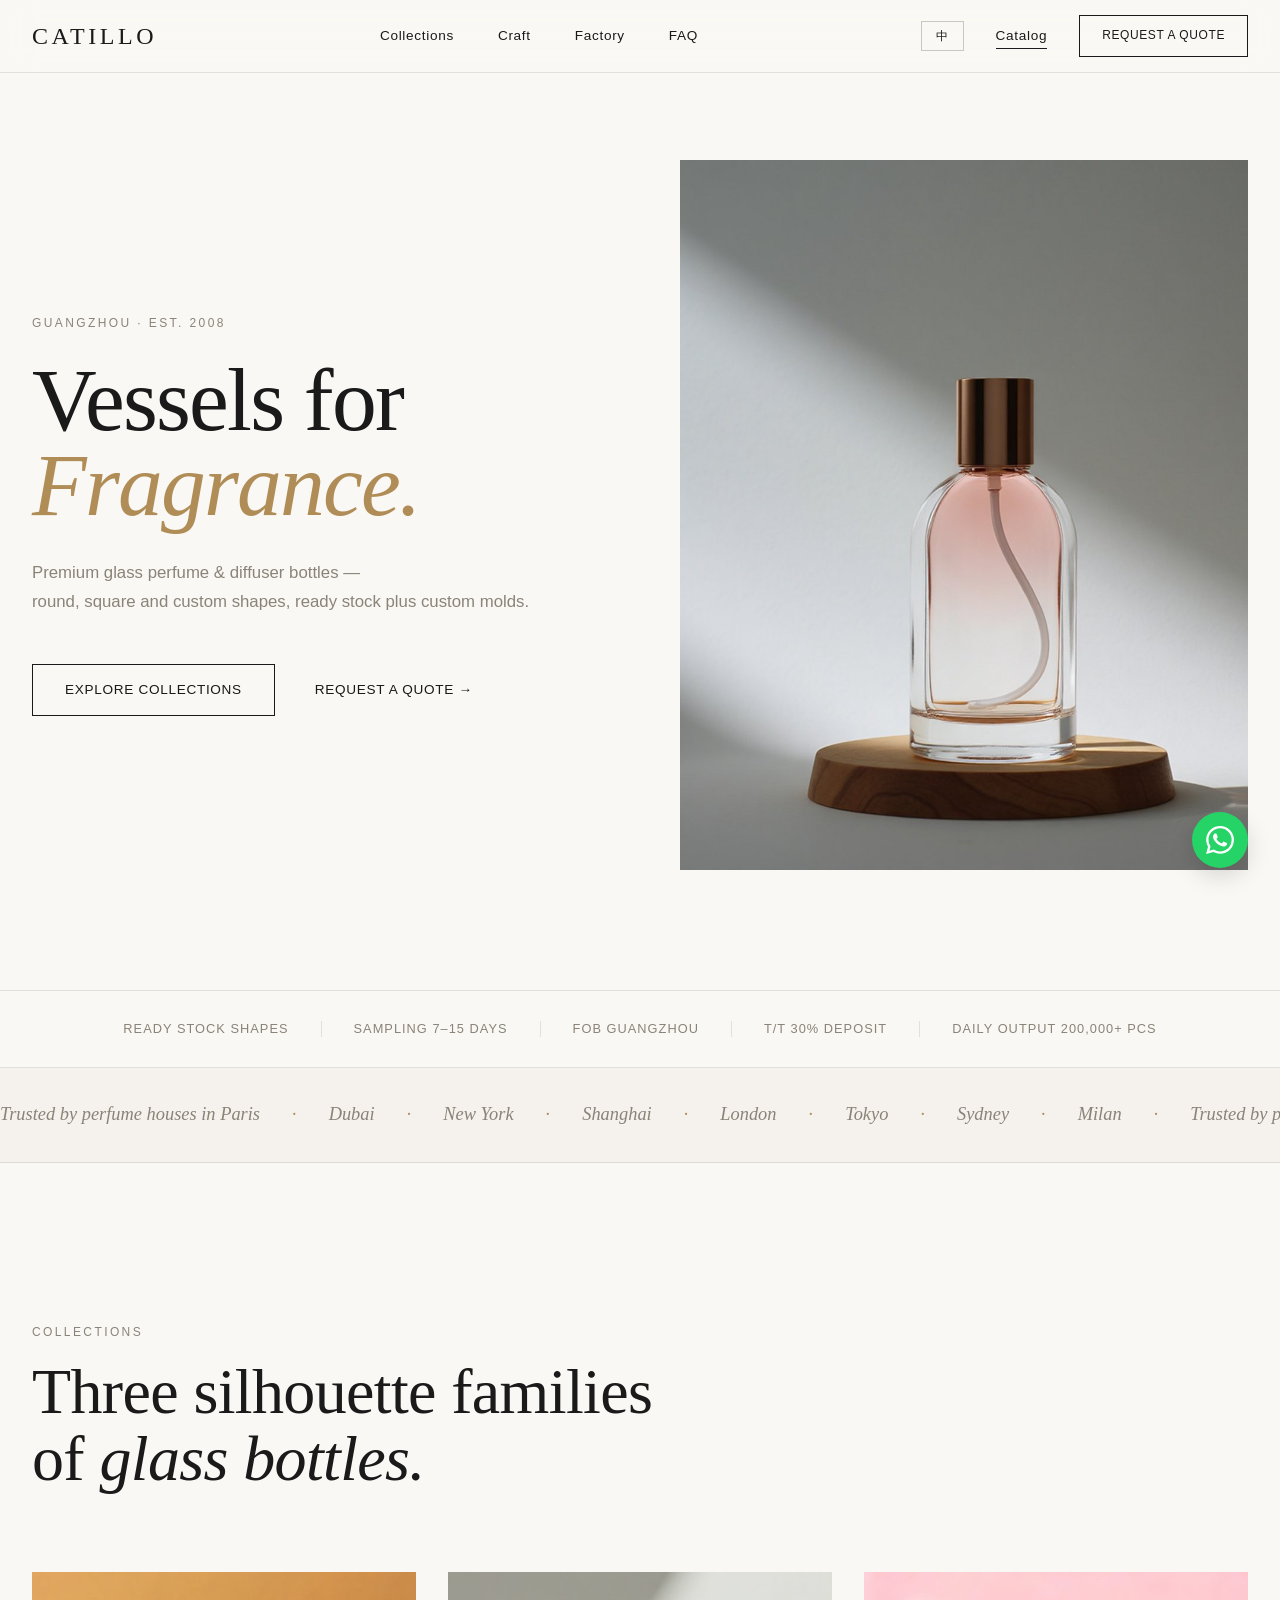
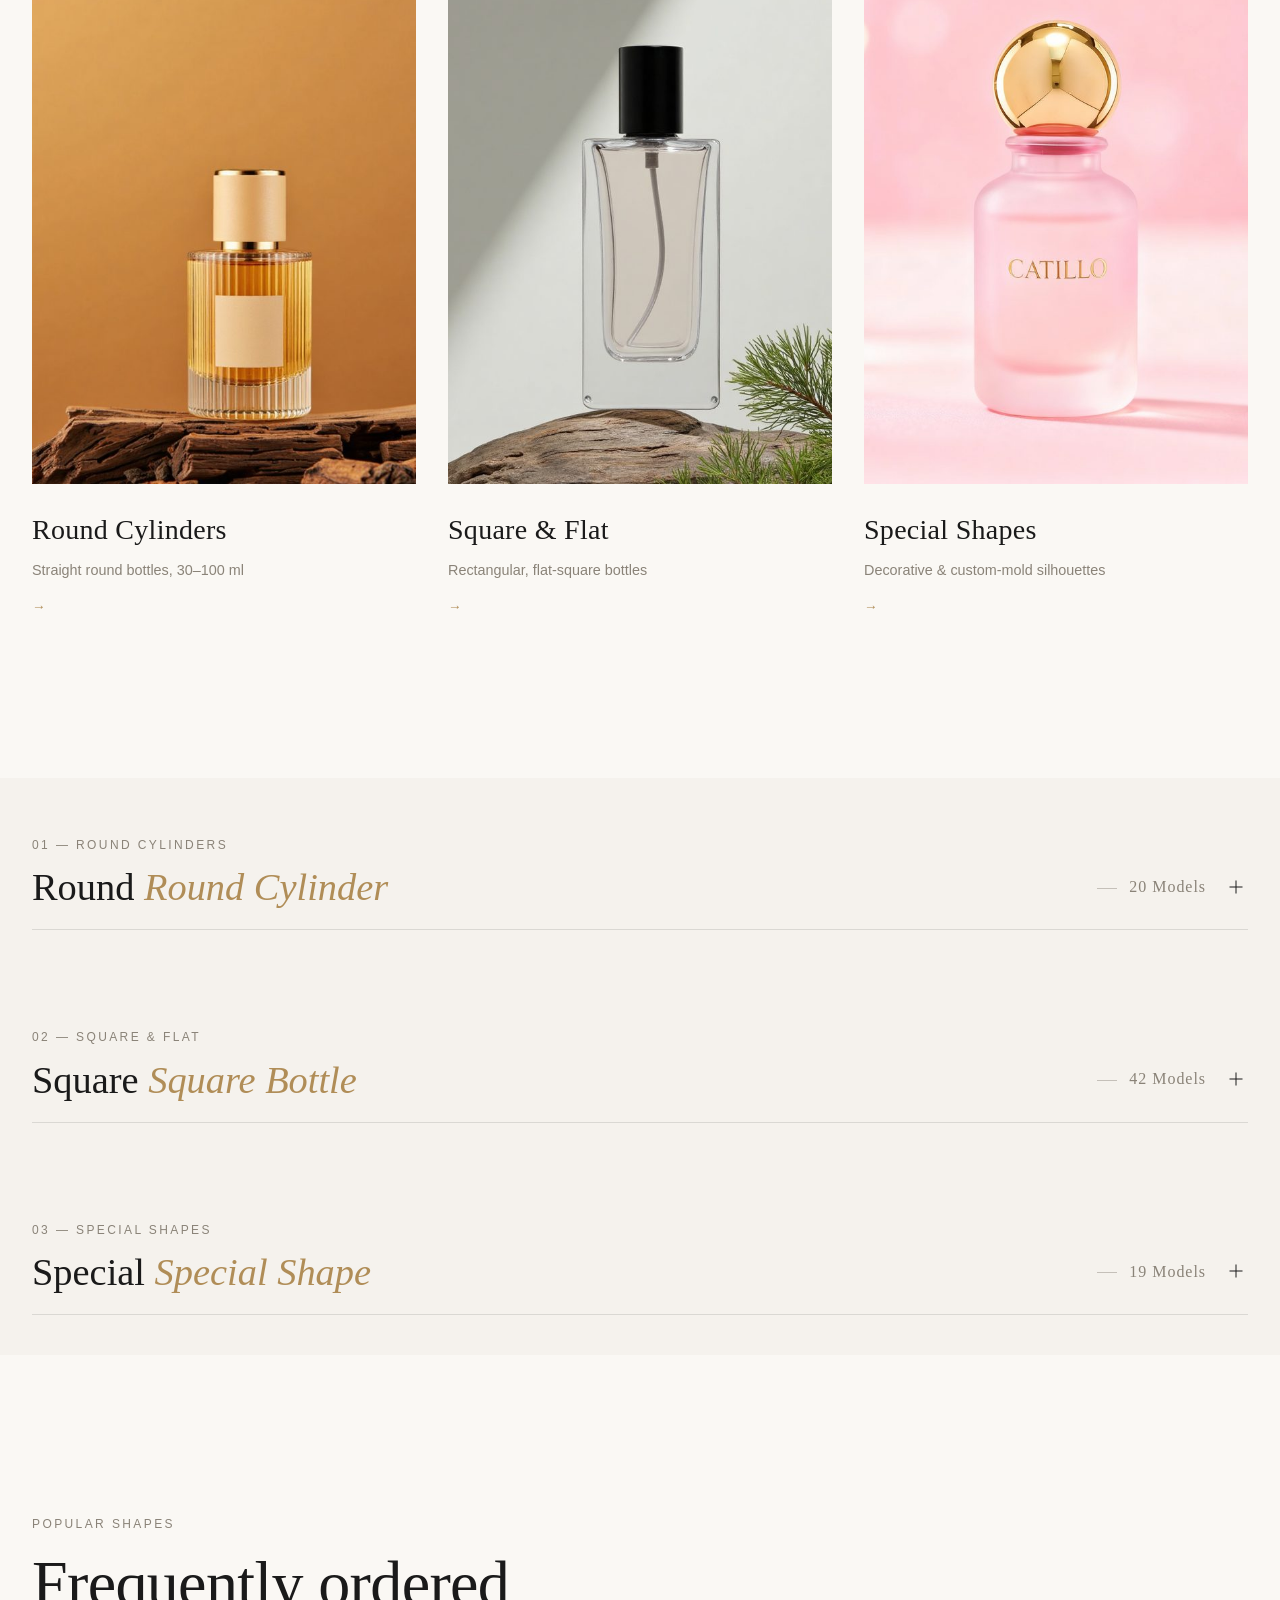
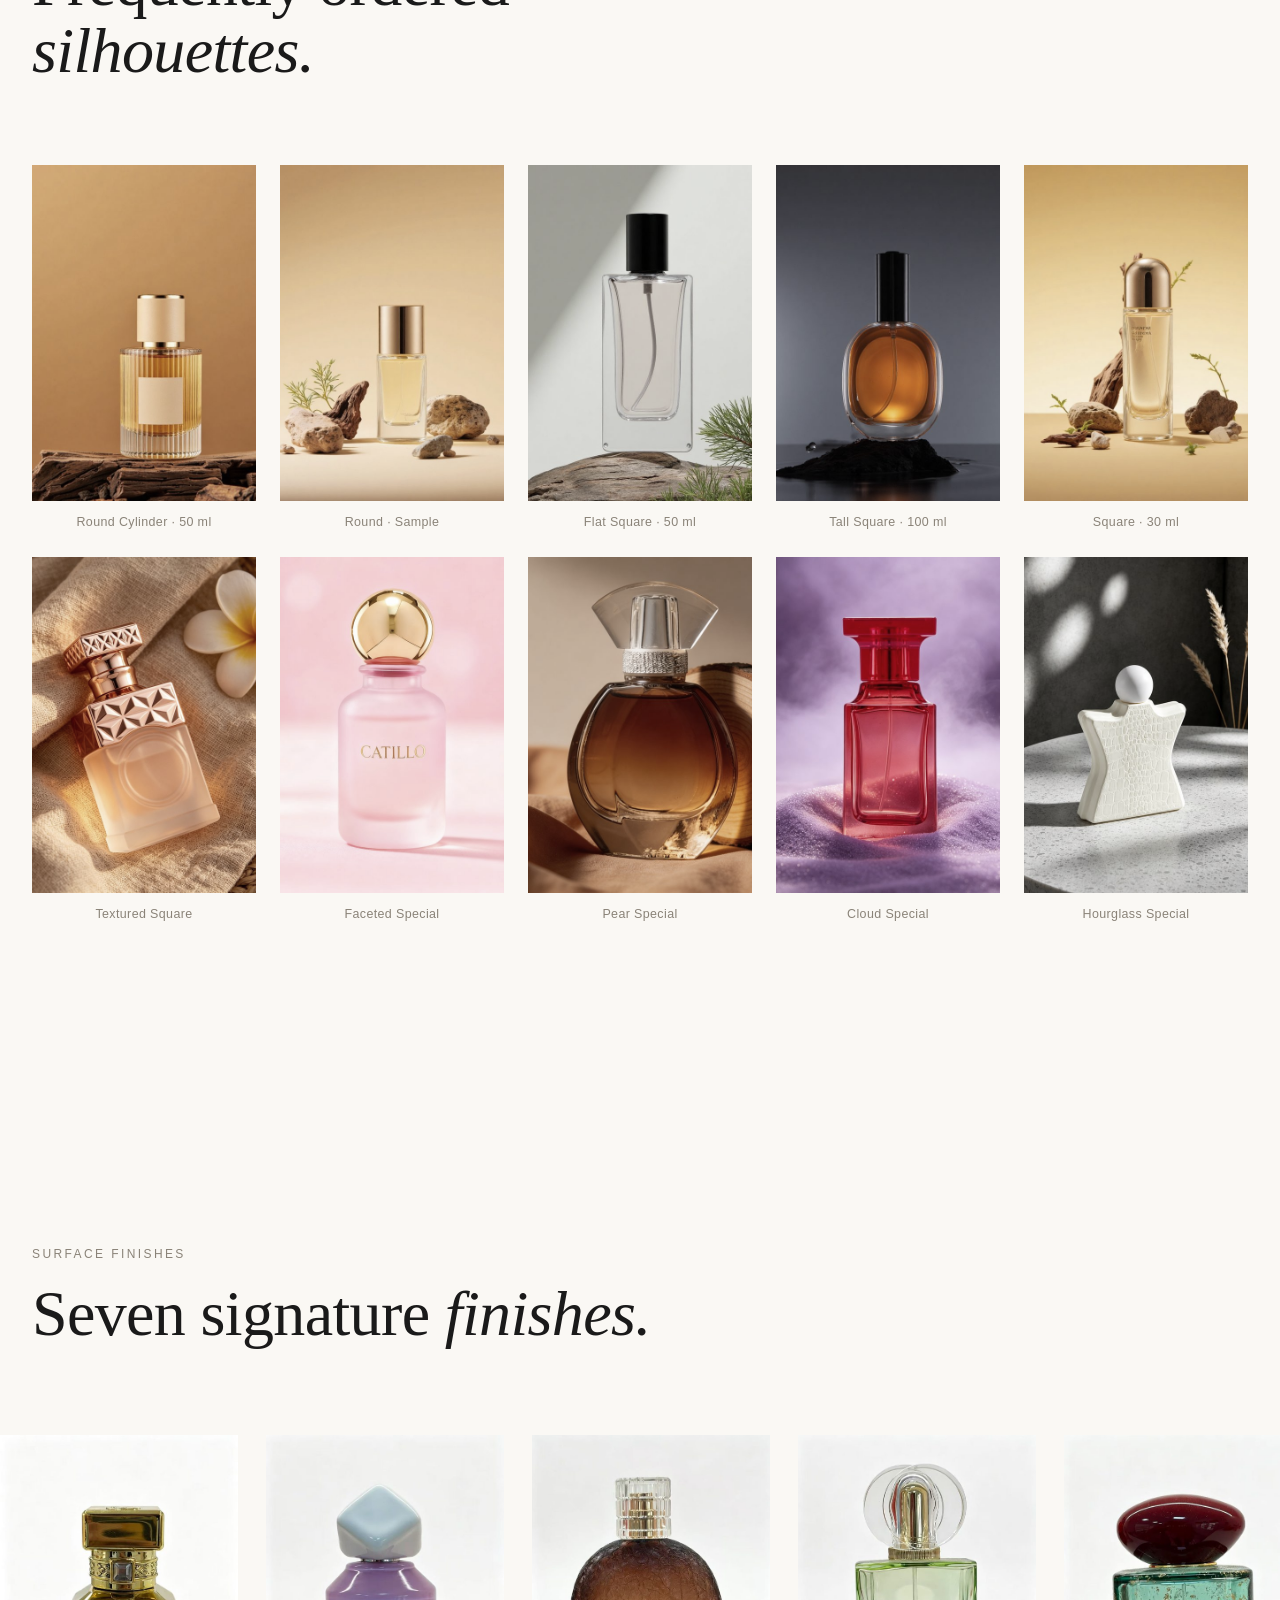
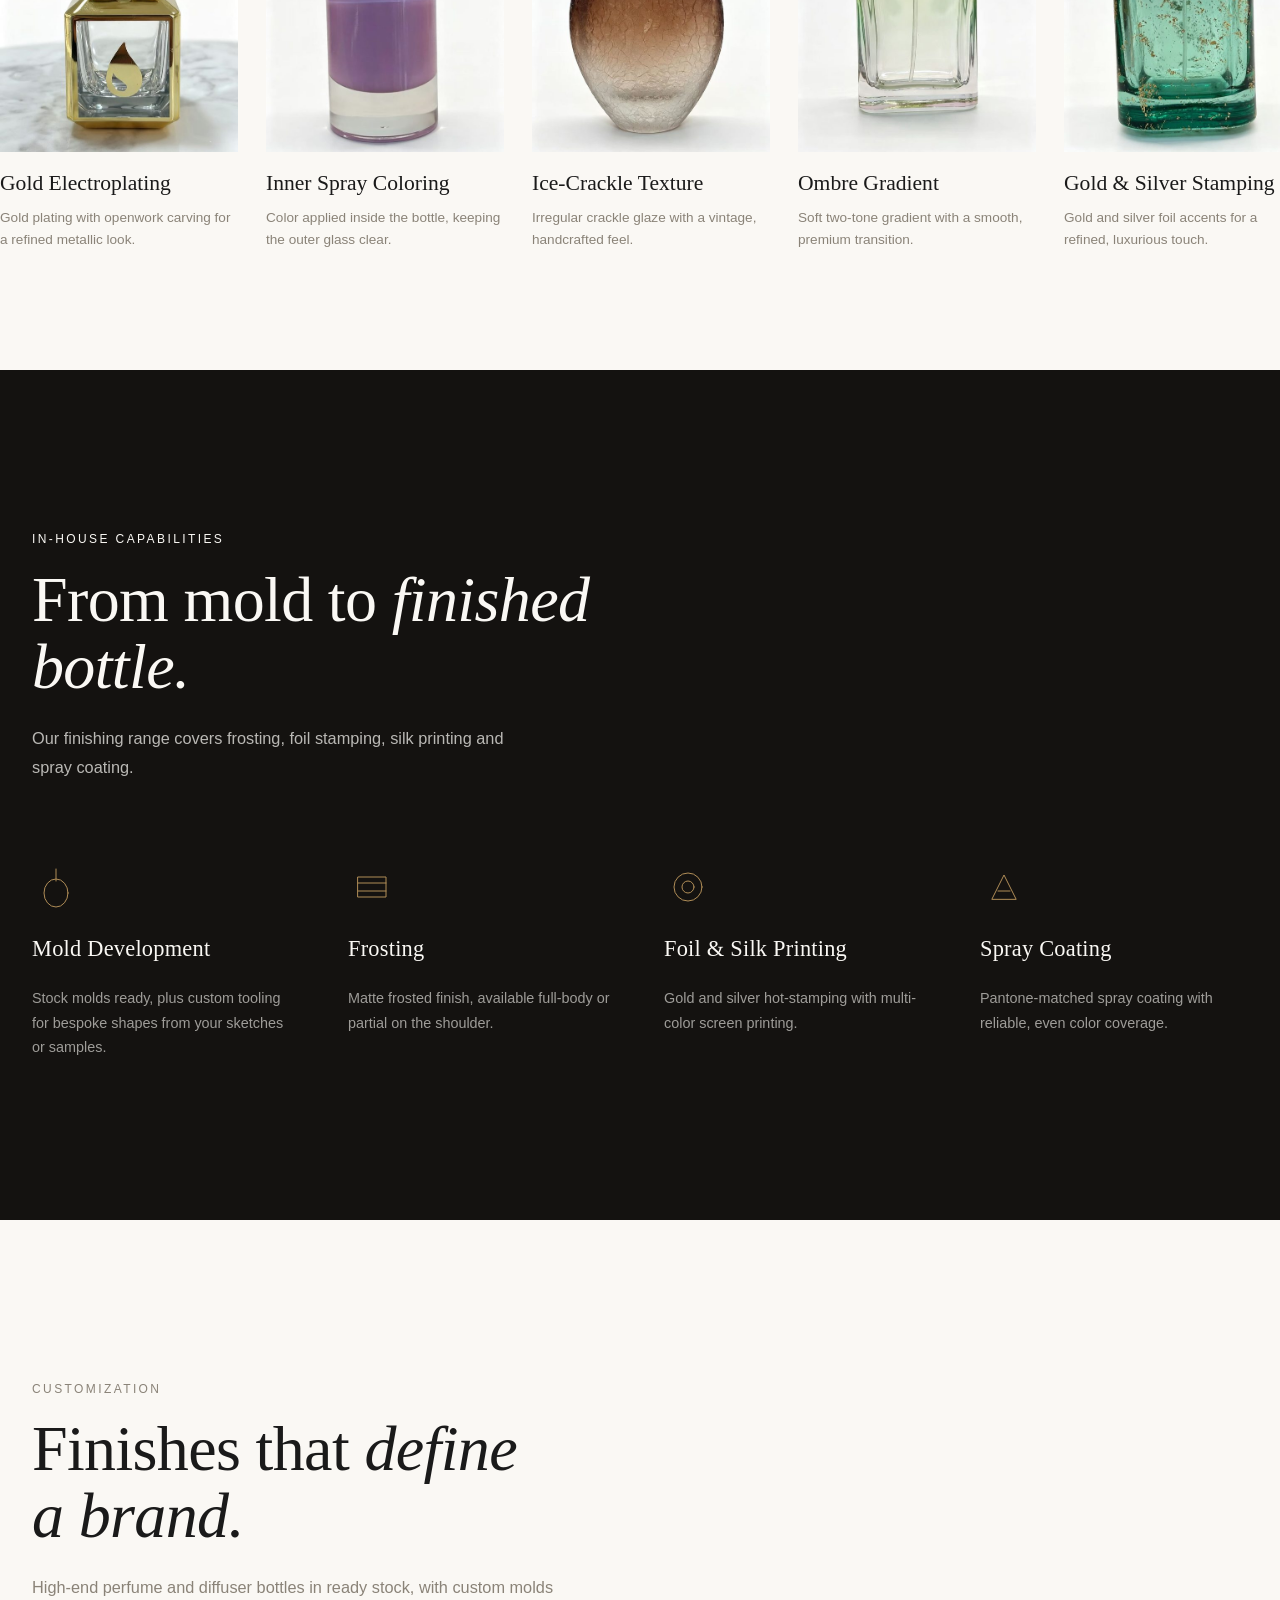
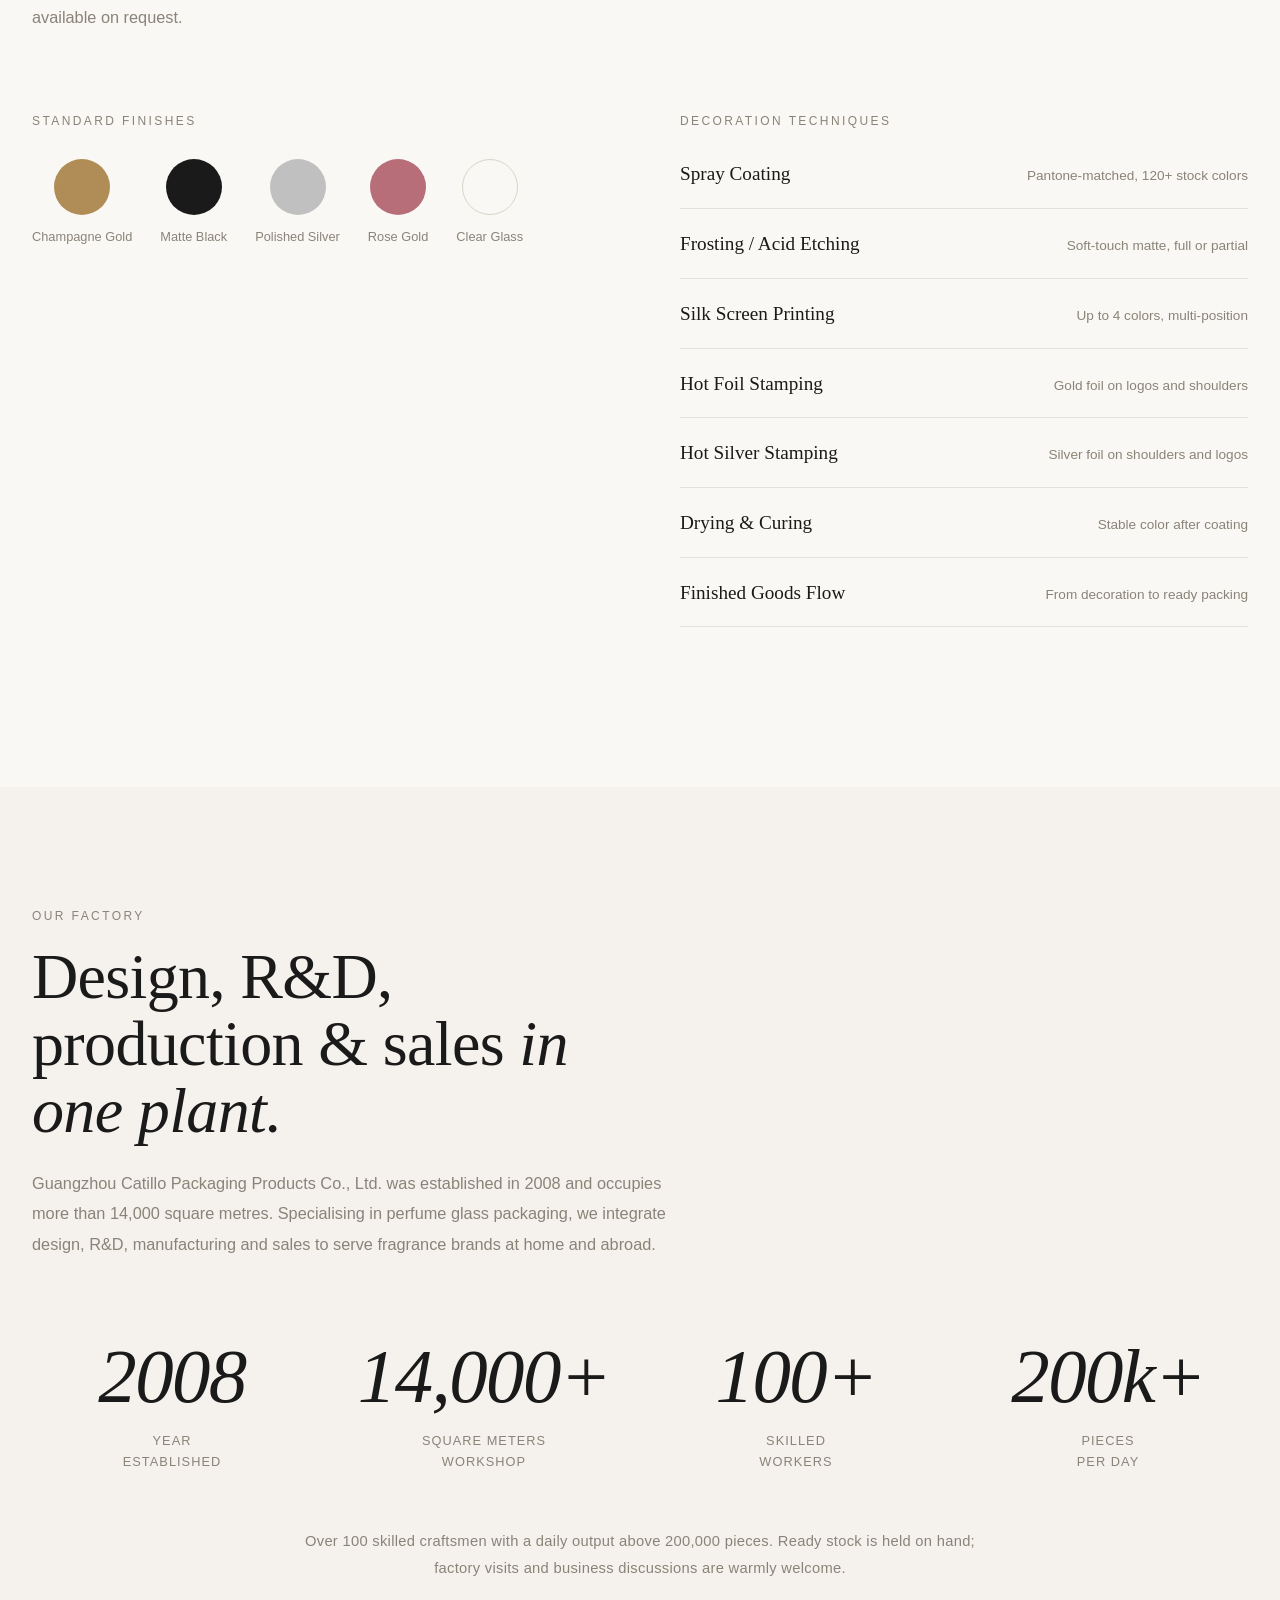
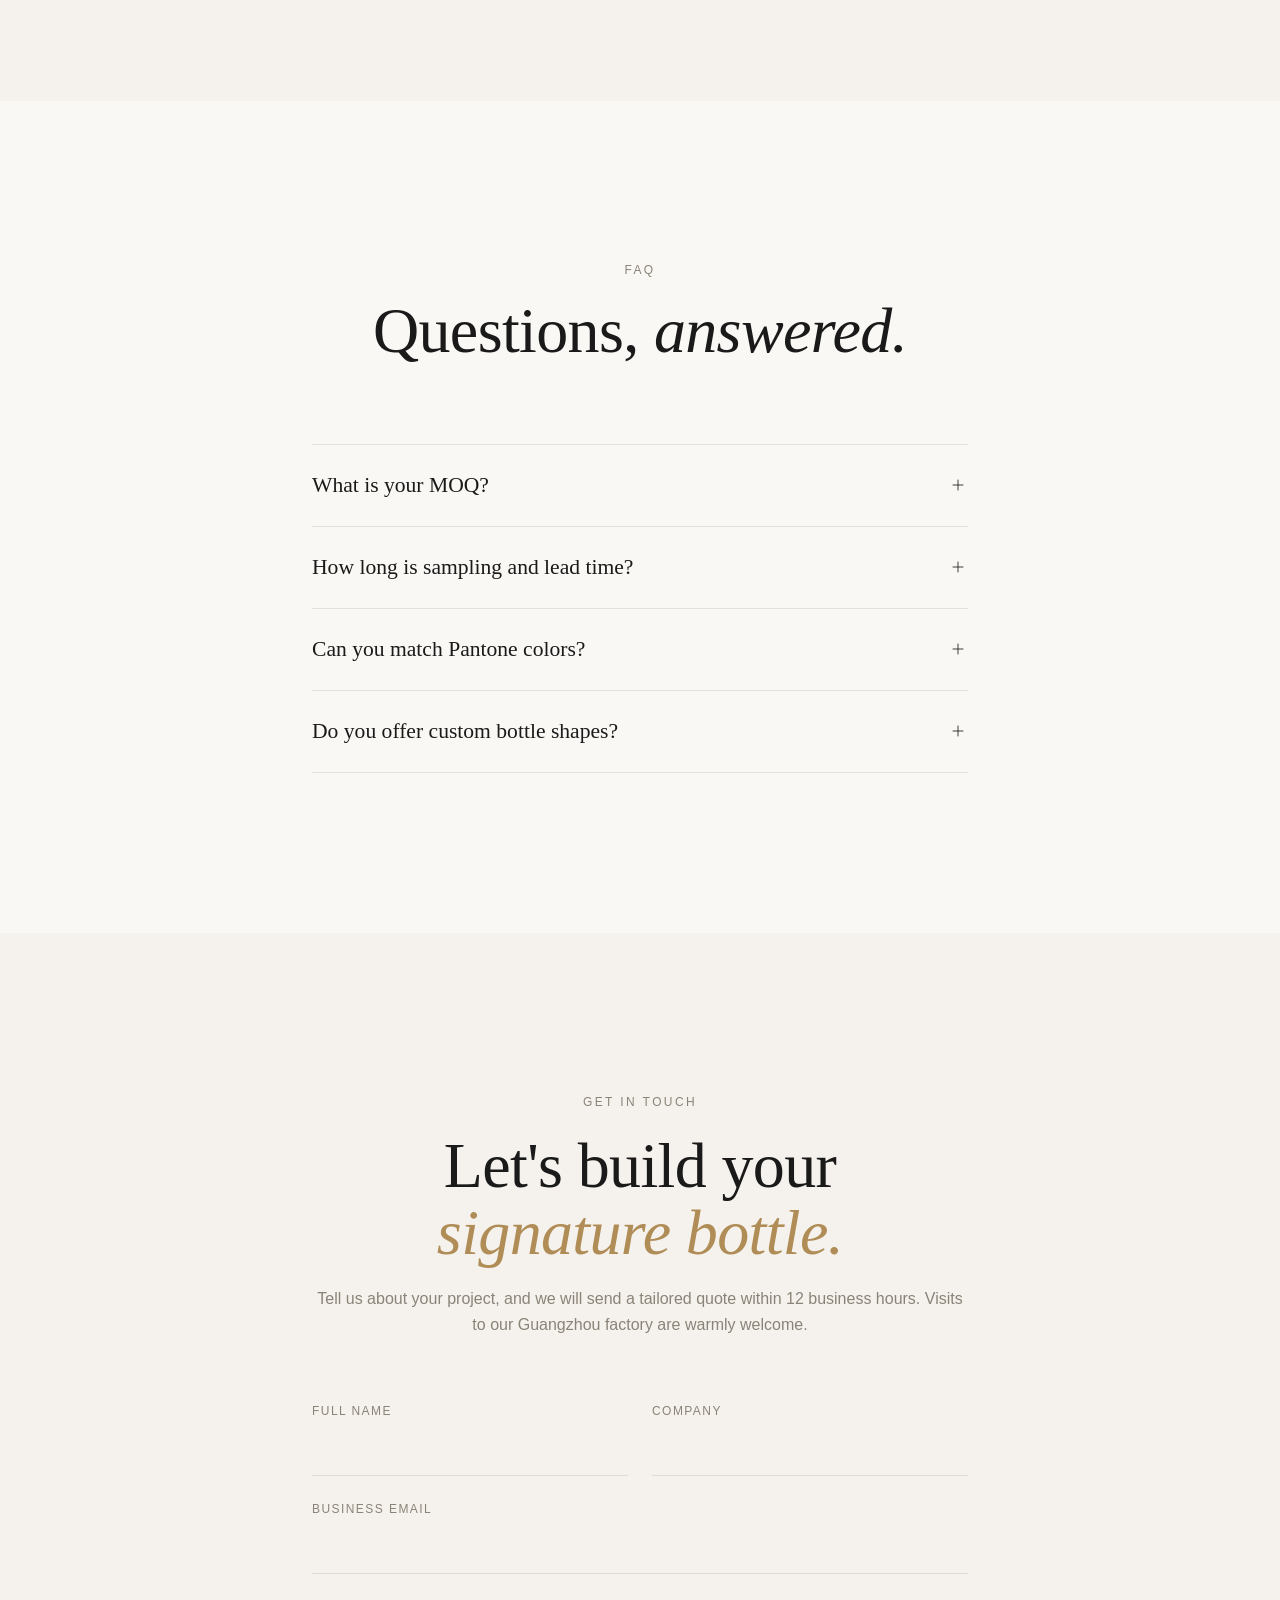
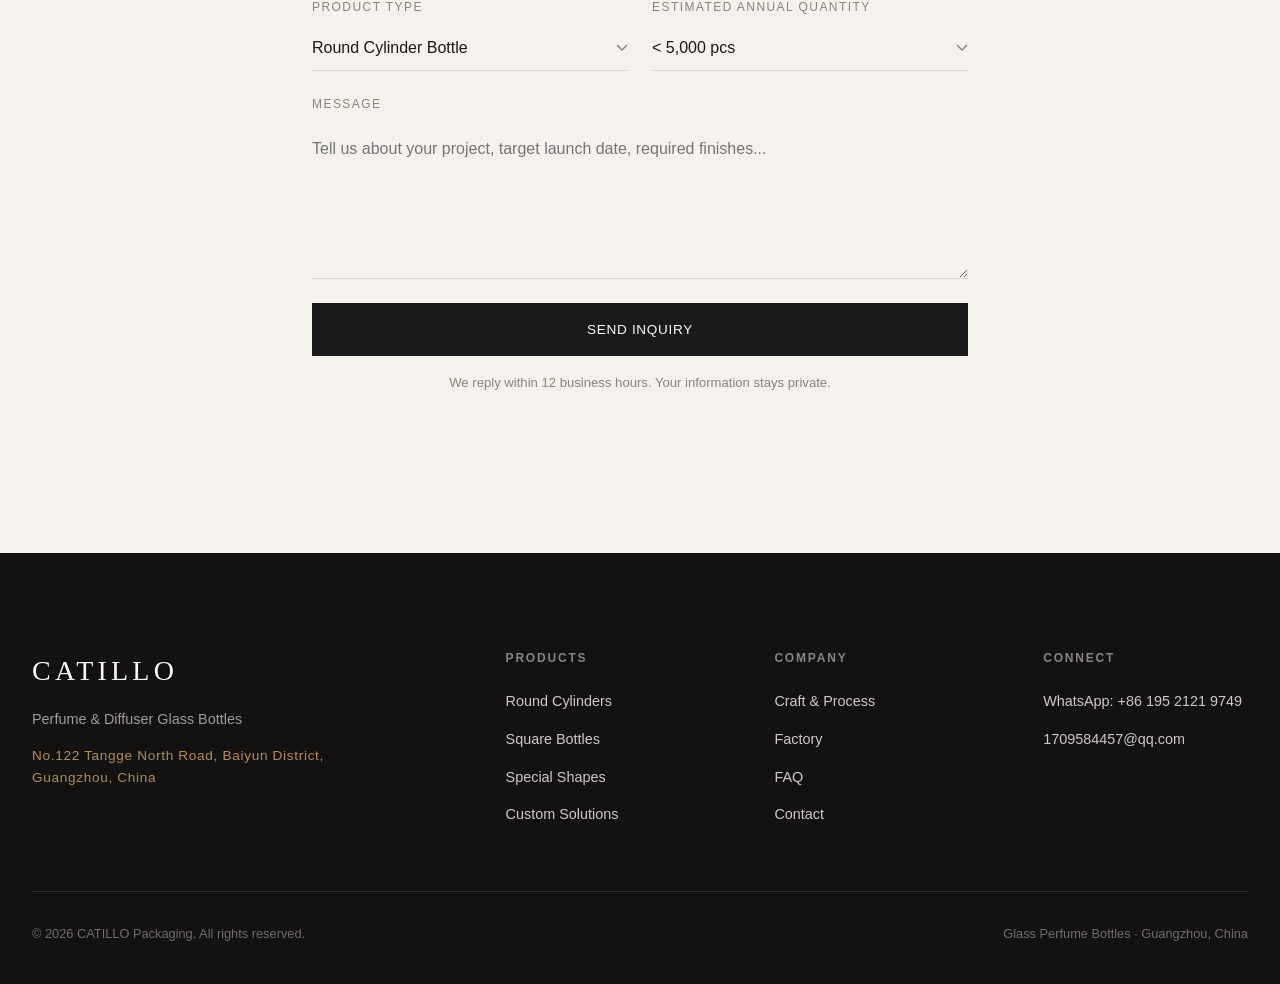
==== index.html @ 757023ec "初始导入：线上 kadiluo88.com 静态站点快照（香水包材站）" ====
<!DOCTYPE html>
<html lang="en">
<head>
  <meta charset="UTF-8" />
  <meta name="viewport" content="width=device-width, initial-scale=1.0" />
  <title>CATILLO | Glass Perfume Bottle Manufacturer — Round, Square &amp; Custom Shapes</title>
  <meta name="description" content="Guangzhou glass perfume bottle factory, est. 2008. Round cylinders, square and flat bottles, custom special shapes; frosting, foil stamping, silk printing and spray coating." />
  <link rel="icon" type="image/svg+xml" href="data:image/svg+xml,%3Csvg xmlns='http://www.w3.org/2000/svg' viewBox='0 0 32 32'%3E%3Crect width='32' height='32' fill='%23FAF8F4'/%3E%3Ctext x='16' y='22' font-family='Georgia,serif' font-size='20' fill='%23B08D57' text-anchor='middle'%3EC%3C/text%3E%3C/svg%3E" />

  <link rel="stylesheet" href="https://miaoda.feishu.cn/fonts/css2?family=Cormorant+Garamond:ital,wght@0,300;0,400;0,500;0,600;1,300;1,400;1,500&family=Manrope:wght@300;400;500;600&display=swap" />

  <link rel="stylesheet" href="css/styles.css" />
</head>
<body>

  <!-- ===================== NAVIGATION ===================== -->
  <header class="nav" id="nav">
    <div class="nav__inner">
      <a href="#top" class="nav__logo">CATILLO</a>
      <nav class="nav__links" aria-label="Primary">
        <a href="#collections" data-i18n="nav.collections">Collections</a>
        <a href="#craft" data-i18n="nav.craft">Craft</a>
        <a href="#factory" data-i18n="nav.factory">Factory</a>
        <a href="#journal" data-i18n="nav.journal">FAQ</a>
      </nav>
      <div class="nav__cta">
        <button id="langToggle" class="lang-toggle" type="button" aria-label="Switch language">中</button>
        <a href="#catalog" class="nav__catalog" data-i18n="nav.catalog">Catalog</a>
        <a href="#contact" class="btn btn--outline btn--sm" data-i18n="nav.quote">Request a Quote</a>
      </div>
      <button class="nav__burger" aria-label="Toggle menu" id="navBurger">
        <span></span><span></span>
      </button>
    </div>
  </header>

  <!-- ===================== HERO ===================== -->
  <section class="hero" id="top">
    <div class="hero__inner">
      <div class="hero__text">
        <p class="eyebrow" data-i18n="hero.eyebrow">Guangzhou · Est. 2008</p>
        <h1 class="hero__title" data-i18n-html="hero.titleHtml">
          Vessels for<br /><em>Fragrance.</em>
        </h1>
        <p class="hero__sub" data-i18n-html="hero.subHtml">
          Premium glass perfume &amp; diffuser bottles —<br />round, square and custom shapes, ready stock plus custom molds.
        </p>
        <div class="hero__actions">
          <a href="#collections" class="btn btn--outline" data-i18n="hero.explore">Explore Collections</a>
          <a href="#contact" class="btn btn--text" data-i18n="hero.quote">Request a Quote →</a>
        </div>
      </div>
      <div class="hero__image">
        <img
          src="images/hero/hero.jpg"
          alt="CATILLO round glass perfume bottle"
        />
      </div>
    </div>
  </section>

  <!-- ===================== PROCUREMENT FACTS ===================== -->
  <section class="facts">
    <div class="facts__inner">
      <span data-i18n="facts.s1">Ready Stock Shapes</span>
      <span class="facts__divider"></span>
      <span data-i18n="facts.s2">Sampling 7–15 days</span>
      <span class="facts__divider"></span>
      <span data-i18n="facts.s3">FOB Guangzhou</span>
      <span class="facts__divider"></span>
      <span data-i18n="facts.s4">T/T 30% deposit</span>
      <span class="facts__divider"></span>
      <span data-i18n="facts.s5">Daily output 200,000+ pcs</span>
    </div>
  </section>

  <!-- ===================== MARQUEE ===================== -->
  <section class="marquee" aria-hidden="true">
    <div class="marquee__track">
      <span data-i18n="marquee.trusted">Trusted by perfume houses in Paris</span>
      <span class="marquee__dot">·</span>
      <span>Dubai</span>
      <span class="marquee__dot">·</span>
      <span>New York</span>
      <span class="marquee__dot">·</span>
      <span>Shanghai</span>
      <span class="marquee__dot">·</span>
      <span>London</span>
      <span class="marquee__dot">·</span>
      <span>Tokyo</span>
      <span class="marquee__dot">·</span>
      <span>Sydney</span>
      <span class="marquee__dot">·</span>
      <span>Milan</span>
      <span class="marquee__dot">·</span>
      <span data-i18n="marquee.trusted">Trusted by perfume houses in Paris</span>
      <span class="marquee__dot">·</span>
      <span>Dubai</span>
      <span class="marquee__dot">·</span>
      <span>New York</span>
      <span class="marquee__dot">·</span>
      <span>Shanghai</span>
      <span class="marquee__dot">·</span>
      <span>London</span>
      <span class="marquee__dot">·</span>
      <span>Tokyo</span>
      <span class="marquee__dot">·</span>
      <span>Sydney</span>
      <span class="marquee__dot">·</span>
      <span>Milan</span>
      <span class="marquee__dot">·</span>
    </div>
  </section>

  <!-- ===================== COLLECTIONS ===================== -->
  <section class="section" id="collections">
    <div class="container">
      <div class="section__head">
        <p class="eyebrow" data-i18n="coll.eyebrow">Collections</p>
        <h2 class="section__title" data-i18n-html="coll.titleHtml">
          Three silhouette families of <em>glass bottles.</em>
        </h2>
      </div>

      <div class="collections">
        <a href="#round" class="collection-card">
          <div class="collection-card__image">
            <img src="images/round/image17.jpg" alt="Round cylinder perfume bottle" loading="lazy" />
          </div>
          <div class="collection-card__meta">
            <h3 data-i18n="coll.r.name">Round Cylinders</h3>
            <p data-i18n="coll.r.desc">Straight round bottles, 30–100 ml</p>
            <span class="collection-card__arrow">→</span>
          </div>
        </a>

        <a href="#square" class="collection-card">
          <div class="collection-card__image">
            <img src="images/square/image25.jpg" alt="Square and rectangular perfume bottle" loading="lazy" />
          </div>
          <div class="collection-card__meta">
            <h3 data-i18n="coll.s.name">Square &amp; Flat</h3>
            <p data-i18n="coll.s.desc">Rectangular, flat-square bottles</p>
            <span class="collection-card__arrow">→</span>
          </div>
        </a>

        <a href="#special" class="collection-card">
          <div class="collection-card__image">
            <img src="images/special/image82.jpg" alt="Decorative special shape perfume bottle" loading="lazy" />
          </div>
          <div class="collection-card__meta">
            <h3 data-i18n="coll.sp.name">Special Shapes</h3>
            <p data-i18n="coll.sp.desc">Decorative &amp; custom-mold silhouettes</p>
            <span class="collection-card__arrow">→</span>
          </div>
        </a>
      </div>
    </div>
  </section>


    <!-- ===== round ===== -->
  <section class="section section--products" id="round">
    <div class="container">
<button type="button" class="cat-head cat-toggle" aria-expanded="false" aria-controls="round-grid">
        <span class="cat-head__text">
          <p class="eyebrow" data-i18n="cat.r.eyebrow">01 — Round Cylinders</p>
          <h2 class="cat-title" data-i18n-html="cat.r.titleHtml">Round <em>Round Cylinder</em></h2>
        </span>
        <span class="cat-head__meta">
          <span class="cat-count" data-count>—</span>
          <span class="cat-toggle__icon" aria-hidden="true"></span>
        </span>
      </button>
      <div class="products">
        <article class="product-card">
          <div class="product-card__image">
            <img loading="lazy" src="images/round/image15.jpg" alt="Round Cylinder glass perfume bottle" />
          </div>
          <div class="product-card__body">
            <h3 class="product-card__name"><em>Round Cylinder</em></h3>
            <p class="product-card__spec">30 / 50 / 100 ml · 15 mm crimp neck</p>
          </div>
        </article>

        <article class="product-card">
          <div class="product-card__image">
            <img loading="lazy" src="images/round/image17.jpg" alt="Round Cylinder glass perfume bottle" />
          </div>
          <div class="product-card__body">
            <h3 class="product-card__name"><em>Round Cylinder</em></h3>
            <p class="product-card__spec">30 / 50 / 100 ml · 15 mm crimp neck</p>
          </div>
        </article>

        <article class="product-card">
          <div class="product-card__image">
            <img loading="lazy" src="images/round/image18.jpg" alt="Round Cylinder glass perfume bottle" />
          </div>
          <div class="product-card__body">
            <h3 class="product-card__name"><em>Round Cylinder</em></h3>
            <p class="product-card__spec">30 / 50 / 100 ml · 15 mm crimp neck</p>
          </div>
        </article>

        <article class="product-card">
          <div class="product-card__image">
            <img loading="lazy" src="images/round/image19.jpg" alt="Round Cylinder glass perfume bottle" />
          </div>
          <div class="product-card__body">
            <h3 class="product-card__name"><em>Round Cylinder</em></h3>
            <p class="product-card__spec">30 / 50 / 100 ml · 15 mm crimp neck</p>
          </div>
        </article>

        <article class="product-card">
          <div class="product-card__image">
            <img loading="lazy" src="images/round/image33.jpg" alt="Round Cylinder glass perfume bottle" />
          </div>
          <div class="product-card__body">
            <h3 class="product-card__name"><em>Round Cylinder</em></h3>
            <p class="product-card__spec">30 / 50 / 100 ml · 15 mm crimp neck</p>
          </div>
        </article>

        <article class="product-card">
          <div class="product-card__image">
            <img loading="lazy" src="images/round/image40.jpg" alt="Round Cylinder glass perfume bottle" />
          </div>
          <div class="product-card__body">
            <h3 class="product-card__name"><em>Round Cylinder</em></h3>
            <p class="product-card__spec">30 / 50 / 100 ml · 15 mm crimp neck</p>
          </div>
        </article>

        <article class="product-card">
          <div class="product-card__image">
            <img loading="lazy" src="images/round/image45.jpg" alt="Round Cylinder glass perfume bottle" />
          </div>
          <div class="product-card__body">
            <h3 class="product-card__name"><em>Round Cylinder</em></h3>
            <p class="product-card__spec">30 / 50 / 100 ml · 15 mm crimp neck</p>
          </div>
        </article>

        <article class="product-card">
          <div class="product-card__image">
            <img loading="lazy" src="images/round/image46.jpg" alt="Round Cylinder glass perfume bottle" />
          </div>
          <div class="product-card__body">
            <h3 class="product-card__name"><em>Round Cylinder</em></h3>
            <p class="product-card__spec">30 / 50 / 100 ml · 15 mm crimp neck</p>
          </div>
        </article>

        <article class="product-card">
          <div class="product-card__image">
            <img loading="lazy" src="images/round/image48.jpg" alt="Round Cylinder glass perfume bottle" />
          </div>
          <div class="product-card__body">
            <h3 class="product-card__name"><em>Round Cylinder</em></h3>
            <p class="product-card__spec">30 / 50 / 100 ml · 15 mm crimp neck</p>
          </div>
        </article>

        <article class="product-card">
          <div class="product-card__image">
            <img loading="lazy" src="images/round/image54.jpg" alt="Round Cylinder glass perfume bottle" />
          </div>
          <div class="product-card__body">
            <h3 class="product-card__name"><em>Round Cylinder</em></h3>
            <p class="product-card__spec">30 / 50 / 100 ml · 15 mm crimp neck</p>
          </div>
        </article>

        <article class="product-card">
          <div class="product-card__image">
            <img loading="lazy" src="images/round/image64.jpg" alt="Round Cylinder glass perfume bottle" />
          </div>
          <div class="product-card__body">
            <h3 class="product-card__name"><em>Round Cylinder</em></h3>
            <p class="product-card__spec">30 / 50 / 100 ml · 15 mm crimp neck</p>
          </div>
        </article>

        <article class="product-card">
          <div class="product-card__image">
            <img loading="lazy" src="images/round/image67.jpg" alt="Round Cylinder glass perfume bottle" />
          </div>
          <div class="product-card__body">
            <h3 class="product-card__name"><em>Round Cylinder</em></h3>
            <p class="product-card__spec">30 / 50 / 100 ml · 15 mm crimp neck</p>
          </div>
        </article>

        <article class="product-card">
          <div class="product-card__image">
            <img loading="lazy" src="images/round/image72.jpg" alt="Round Cylinder glass perfume bottle" />
          </div>
          <div class="product-card__body">
            <h3 class="product-card__name"><em>Round Cylinder</em></h3>
            <p class="product-card__spec">30 / 50 / 100 ml · 15 mm crimp neck</p>
          </div>
        </article>

        <article class="product-card">
          <div class="product-card__image">
            <img loading="lazy" src="images/round/image73.jpg" alt="Round Cylinder glass perfume bottle" />
          </div>
          <div class="product-card__body">
            <h3 class="product-card__name"><em>Round Cylinder</em></h3>
            <p class="product-card__spec">30 / 50 / 100 ml · 15 mm crimp neck</p>
          </div>
        </article>

        <article class="product-card">
          <div class="product-card__image">
            <img loading="lazy" src="images/round/image79.jpg" alt="Round Cylinder glass perfume bottle" />
          </div>
          <div class="product-card__body">
            <h3 class="product-card__name"><em>Round Cylinder</em></h3>
            <p class="product-card__spec">30 / 50 / 100 ml · 15 mm crimp neck</p>
          </div>
        </article>

        <article class="product-card">
          <div class="product-card__image">
            <img loading="lazy" src="images/round/image88.jpg" alt="Round Cylinder glass perfume bottle" />
          </div>
          <div class="product-card__body">
            <h3 class="product-card__name"><em>Round Cylinder</em></h3>
            <p class="product-card__spec">30 / 50 / 100 ml · 15 mm crimp neck</p>
          </div>
        </article>

        <article class="product-card">
          <div class="product-card__image">
            <img loading="lazy" src="images/round/image92.jpg" alt="Round Cylinder glass perfume bottle" />
          </div>
          <div class="product-card__body">
            <h3 class="product-card__name"><em>Round Cylinder</em></h3>
            <p class="product-card__spec">30 / 50 / 100 ml · 15 mm crimp neck</p>
          </div>
        </article>

        <article class="product-card">
          <div class="product-card__image">
            <img loading="lazy" src="images/round/image96.jpg" alt="Round Cylinder glass perfume bottle" />
          </div>
          <div class="product-card__body">
            <h3 class="product-card__name"><em>Round Cylinder</em></h3>
            <p class="product-card__spec">30 / 50 / 100 ml · 15 mm crimp neck</p>
          </div>
        </article>

        <article class="product-card">
          <div class="product-card__image">
            <img loading="lazy" src="images/round/image41.jpg" alt="Round Cylinder glass perfume bottle" />
          </div>
          <div class="product-card__body">
            <h3 class="product-card__name"><em>Round Cylinder</em></h3>
            <p class="product-card__spec">30 / 50 / 100 ml · 15 mm crimp neck</p>
          </div>
        </article>

        <article class="product-card">
          <div class="product-card__image">
            <img loading="lazy" src="images/round/image109.jpg" alt="Round Cylinder glass perfume bottle" />
          </div>
          <div class="product-card__body">
            <h3 class="product-card__name"><em>Round Cylinder</em></h3>
            <p class="product-card__spec">30 / 50 / 100 ml · 15 mm crimp neck</p>
          </div>
        </article>
      </div>
    </div>
  </section>

  <!-- ===== square ===== -->
  <section class="section section--products" id="square">
    <div class="container">
<button type="button" class="cat-head cat-toggle" aria-expanded="false" aria-controls="square-grid">
        <span class="cat-head__text">
          <p class="eyebrow" data-i18n="cat.s.eyebrow">02 — Square &amp; Flat</p>
          <h2 class="cat-title" data-i18n-html="cat.s.titleHtml">Square <em>Square Bottle</em></h2>
        </span>
        <span class="cat-head__meta">
          <span class="cat-count" data-count>—</span>
          <span class="cat-toggle__icon" aria-hidden="true"></span>
        </span>
      </button>
      <div class="products">
        <article class="product-card">
          <div class="product-card__image">
            <img loading="lazy" src="images/square/image16.jpg" alt="Square Bottle glass perfume bottle" />
          </div>
          <div class="product-card__body">
            <h3 class="product-card__name"><em>Square Bottle</em></h3>
            <p class="product-card__spec">30 / 50 / 100 ml · 15–18 mm neck</p>
          </div>
        </article>

        <article class="product-card">
          <div class="product-card__image">
            <img loading="lazy" src="images/square/image20.jpg" alt="Square Bottle glass perfume bottle" />
          </div>
          <div class="product-card__body">
            <h3 class="product-card__name"><em>Square Bottle</em></h3>
            <p class="product-card__spec">30 / 50 / 100 ml · 15–18 mm neck</p>
          </div>
        </article>

        <article class="product-card">
          <div class="product-card__image">
            <img loading="lazy" src="images/square/image23.jpg" alt="Square Bottle glass perfume bottle" />
          </div>
          <div class="product-card__body">
            <h3 class="product-card__name"><em>Square Bottle</em></h3>
            <p class="product-card__spec">30 / 50 / 100 ml · 15–18 mm neck</p>
          </div>
        </article>

        <article class="product-card">
          <div class="product-card__image">
            <img loading="lazy" src="images/square/image25.jpg" alt="Square Bottle glass perfume bottle" />
          </div>
          <div class="product-card__body">
            <h3 class="product-card__name"><em>Square Bottle</em></h3>
            <p class="product-card__spec">30 / 50 / 100 ml · 15–18 mm neck</p>
          </div>
        </article>

        <article class="product-card">
          <div class="product-card__image">
            <img loading="lazy" src="images/square/image28.jpg" alt="Square Bottle glass perfume bottle" />
          </div>
          <div class="product-card__body">
            <h3 class="product-card__name"><em>Square Bottle</em></h3>
            <p class="product-card__spec">30 / 50 / 100 ml · 15–18 mm neck</p>
          </div>
        </article>

        <article class="product-card">
          <div class="product-card__image">
            <img loading="lazy" src="images/square/image29.jpg" alt="Square Bottle glass perfume bottle" />
          </div>
          <div class="product-card__body">
            <h3 class="product-card__name"><em>Square Bottle</em></h3>
            <p class="product-card__spec">30 / 50 / 100 ml · 15–18 mm neck</p>
          </div>
        </article>

        <article class="product-card">
          <div class="product-card__image">
            <img loading="lazy" src="images/square/image32.jpg" alt="Square Bottle glass perfume bottle" />
          </div>
          <div class="product-card__body">
            <h3 class="product-card__name"><em>Square Bottle</em></h3>
            <p class="product-card__spec">30 / 50 / 100 ml · 15–18 mm neck</p>
          </div>
        </article>

        <article class="product-card">
          <div class="product-card__image">
            <img loading="lazy" src="images/square/image34.jpg" alt="Square Bottle glass perfume bottle" />
          </div>
          <div class="product-card__body">
            <h3 class="product-card__name"><em>Square Bottle</em></h3>
            <p class="product-card__spec">30 / 50 / 100 ml · 15–18 mm neck</p>
          </div>
        </article>

        <article class="product-card">
          <div class="product-card__image">
            <img loading="lazy" src="images/square/image36.jpg" alt="Square Bottle glass perfume bottle" />
          </div>
          <div class="product-card__body">
            <h3 class="product-card__name"><em>Square Bottle</em></h3>
            <p class="product-card__spec">30 / 50 / 100 ml · 15–18 mm neck</p>
          </div>
        </article>

        <article class="product-card">
          <div class="product-card__image">
            <img loading="lazy" src="images/square/image37.jpg" alt="Square Bottle glass perfume bottle" />
          </div>
          <div class="product-card__body">
            <h3 class="product-card__name"><em>Square Bottle</em></h3>
            <p class="product-card__spec">30 / 50 / 100 ml · 15–18 mm neck</p>
          </div>
        </article>

        <article class="product-card">
          <div class="product-card__image">
            <img loading="lazy" src="images/square/image42.jpg" alt="Square Bottle glass perfume bottle" />
          </div>
          <div class="product-card__body">
            <h3 class="product-card__name"><em>Square Bottle</em></h3>
            <p class="product-card__spec">30 / 50 / 100 ml · 15–18 mm neck</p>
          </div>
        </article>

        <article class="product-card">
          <div class="product-card__image">
            <img loading="lazy" src="images/square/image43.jpg" alt="Square Bottle glass perfume bottle" />
          </div>
          <div class="product-card__body">
            <h3 class="product-card__name"><em>Square Bottle</em></h3>
            <p class="product-card__spec">30 / 50 / 100 ml · 15–18 mm neck</p>
          </div>
        </article>

        <article class="product-card">
          <div class="product-card__image">
            <img loading="lazy" src="images/square/image47.jpg" alt="Square Bottle glass perfume bottle" />
          </div>
          <div class="product-card__body">
            <h3 class="product-card__name"><em>Square Bottle</em></h3>
            <p class="product-card__spec">30 / 50 / 100 ml · 15–18 mm neck</p>
          </div>
        </article>

        <article class="product-card">
          <div class="product-card__image">
            <img loading="lazy" src="images/square/image49.jpg" alt="Square Bottle glass perfume bottle" />
          </div>
          <div class="product-card__body">
            <h3 class="product-card__name"><em>Square Bottle</em></h3>
            <p class="product-card__spec">30 / 50 / 100 ml · 15–18 mm neck</p>
          </div>
        </article>

        <article class="product-card">
          <div class="product-card__image">
            <img loading="lazy" src="images/square/image50.jpg" alt="Square Bottle glass perfume bottle" />
          </div>
          <div class="product-card__body">
            <h3 class="product-card__name"><em>Square Bottle</em></h3>
            <p class="product-card__spec">30 / 50 / 100 ml · 15–18 mm neck</p>
          </div>
        </article>

        <article class="product-card">
          <div class="product-card__image">
            <img loading="lazy" src="images/square/image51.jpg" alt="Square Bottle glass perfume bottle" />
          </div>
          <div class="product-card__body">
            <h3 class="product-card__name"><em>Square Bottle</em></h3>
            <p class="product-card__spec">30 / 50 / 100 ml · 15–18 mm neck</p>
          </div>
        </article>

        <article class="product-card">
          <div class="product-card__image">
            <img loading="lazy" src="images/square/image56.jpg" alt="Square Bottle glass perfume bottle" />
          </div>
          <div class="product-card__body">
            <h3 class="product-card__name"><em>Square Bottle</em></h3>
            <p class="product-card__spec">30 / 50 / 100 ml · 15–18 mm neck</p>
          </div>
        </article>

        <article class="product-card">
          <div class="product-card__image">
            <img loading="lazy" src="images/square/image57.jpg" alt="Square Bottle glass perfume bottle" />
          </div>
          <div class="product-card__body">
            <h3 class="product-card__name"><em>Square Bottle</em></h3>
            <p class="product-card__spec">30 / 50 / 100 ml · 15–18 mm neck</p>
          </div>
        </article>

        <article class="product-card">
          <div class="product-card__image">
            <img loading="lazy" src="images/square/image58.jpg" alt="Square Bottle glass perfume bottle" />
          </div>
          <div class="product-card__body">
            <h3 class="product-card__name"><em>Square Bottle</em></h3>
            <p class="product-card__spec">30 / 50 / 100 ml · 15–18 mm neck</p>
          </div>
        </article>

        <article class="product-card">
          <div class="product-card__image">
            <img loading="lazy" src="images/square/image60.jpg" alt="Square Bottle glass perfume bottle" />
          </div>
          <div class="product-card__body">
            <h3 class="product-card__name"><em>Square Bottle</em></h3>
            <p class="product-card__spec">30 / 50 / 100 ml · 15–18 mm neck</p>
          </div>
        </article>

        <article class="product-card">
          <div class="product-card__image">
            <img loading="lazy" src="images/square/image61.jpg" alt="Square Bottle glass perfume bottle" />
          </div>
          <div class="product-card__body">
            <h3 class="product-card__name"><em>Square Bottle</em></h3>
            <p class="product-card__spec">30 / 50 / 100 ml · 15–18 mm neck</p>
          </div>
        </article>

        <article class="product-card">
          <div class="product-card__image">
            <img loading="lazy" src="images/square/image65.jpg" alt="Square Bottle glass perfume bottle" />
          </div>
          <div class="product-card__body">
            <h3 class="product-card__name"><em>Square Bottle</em></h3>
            <p class="product-card__spec">30 / 50 / 100 ml · 15–18 mm neck</p>
          </div>
        </article>

        <article class="product-card">
          <div class="product-card__image">
            <img loading="lazy" src="images/square/image66.jpg" alt="Square Bottle glass perfume bottle" />
          </div>
          <div class="product-card__body">
            <h3 class="product-card__name"><em>Square Bottle</em></h3>
            <p class="product-card__spec">30 / 50 / 100 ml · 15–18 mm neck</p>
          </div>
        </article>

        <article class="product-card">
          <div class="product-card__image">
            <img loading="lazy" src="images/square/image68.jpg" alt="Square Bottle glass perfume bottle" />
          </div>
          <div class="product-card__body">
            <h3 class="product-card__name"><em>Square Bottle</em></h3>
            <p class="product-card__spec">30 / 50 / 100 ml · 15–18 mm neck</p>
          </div>
        </article>

        <article class="product-card">
          <div class="product-card__image">
            <img loading="lazy" src="images/square/image71.jpg" alt="Square Bottle glass perfume bottle" />
          </div>
          <div class="product-card__body">
            <h3 class="product-card__name"><em>Square Bottle</em></h3>
            <p class="product-card__spec">30 / 50 / 100 ml · 15–18 mm neck</p>
          </div>
        </article>

        <article class="product-card">
          <div class="product-card__image">
            <img loading="lazy" src="images/square/image86.jpg" alt="Square Bottle glass perfume bottle" />
          </div>
          <div class="product-card__body">
            <h3 class="product-card__name"><em>Square Bottle</em></h3>
            <p class="product-card__spec">30 / 50 / 100 ml · 15–18 mm neck</p>
          </div>
        </article>

        <article class="product-card">
          <div class="product-card__image">
            <img loading="lazy" src="images/square/image91.jpg" alt="Square Bottle glass perfume bottle" />
          </div>
          <div class="product-card__body">
            <h3 class="product-card__name"><em>Square Bottle</em></h3>
            <p class="product-card__spec">30 / 50 / 100 ml · 15–18 mm neck</p>
          </div>
        </article>

        <article class="product-card">
          <div class="product-card__image">
            <img loading="lazy" src="images/square/image97.jpg" alt="Square Bottle glass perfume bottle" />
          </div>
          <div class="product-card__body">
            <h3 class="product-card__name"><em>Square Bottle</em></h3>
            <p class="product-card__spec">30 / 50 / 100 ml · 15–18 mm neck</p>
          </div>
        </article>

        <article class="product-card">
          <div class="product-card__image">
            <img loading="lazy" src="images/square/image98.jpg" alt="Square Bottle glass perfume bottle" />
          </div>
          <div class="product-card__body">
            <h3 class="product-card__name"><em>Square Bottle</em></h3>
            <p class="product-card__spec">30 / 50 / 100 ml · 15–18 mm neck</p>
          </div>
        </article>

        <article class="product-card">
          <div class="product-card__image">
            <img loading="lazy" src="images/square/image99.jpg" alt="Square Bottle glass perfume bottle" />
          </div>
          <div class="product-card__body">
            <h3 class="product-card__name"><em>Square Bottle</em></h3>
            <p class="product-card__spec">30 / 50 / 100 ml · 15–18 mm neck</p>
          </div>
        </article>

        <article class="product-card">
          <div class="product-card__image">
            <img loading="lazy" src="images/square/image100.jpg" alt="Square Bottle glass perfume bottle" />
          </div>
          <div class="product-card__body">
            <h3 class="product-card__name"><em>Square Bottle</em></h3>
            <p class="product-card__spec">30 / 50 / 100 ml · 15–18 mm neck</p>
          </div>
        </article>

        <article class="product-card">
          <div class="product-card__image">
            <img loading="lazy" src="images/square/image102.jpg" alt="Square Bottle glass perfume bottle" />
          </div>
          <div class="product-card__body">
            <h3 class="product-card__name"><em>Square Bottle</em></h3>
            <p class="product-card__spec">30 / 50 / 100 ml · 15–18 mm neck</p>
          </div>
        </article>

        <article class="product-card">
          <div class="product-card__image">
            <img loading="lazy" src="images/square/image120.jpg" alt="Square Bottle glass perfume bottle" />
          </div>
          <div class="product-card__body">
            <h3 class="product-card__name"><em>Square Bottle</em></h3>
            <p class="product-card__spec">30 / 50 / 100 ml · 15–18 mm neck</p>
          </div>
        </article>

        <article class="product-card">
          <div class="product-card__image">
            <img loading="lazy" src="images/square/image131.jpg" alt="Square Bottle glass perfume bottle" />
          </div>
          <div class="product-card__body">
            <h3 class="product-card__name"><em>Square Bottle</em></h3>
            <p class="product-card__spec">30 / 50 / 100 ml · 15–18 mm neck</p>
          </div>
        </article>

        <article class="product-card">
          <div class="product-card__image">
            <img loading="lazy" src="images/square/image134.jpg" alt="Square Bottle glass perfume bottle" />
          </div>
          <div class="product-card__body">
            <h3 class="product-card__name"><em>Square Bottle</em></h3>
            <p class="product-card__spec">30 / 50 / 100 ml · 15–18 mm neck</p>
          </div>
        </article>

        <article class="product-card">
          <div class="product-card__image">
            <img loading="lazy" src="images/square/image142.jpg" alt="Square Bottle glass perfume bottle" />
          </div>
          <div class="product-card__body">
            <h3 class="product-card__name"><em>Square Bottle</em></h3>
            <p class="product-card__spec">30 / 50 / 100 ml · 15–18 mm neck</p>
          </div>
        </article>

        <article class="product-card">
          <div class="product-card__image">
            <img loading="lazy" src="images/square/image62.jpg" alt="Square Bottle glass perfume bottle" />
          </div>
          <div class="product-card__body">
            <h3 class="product-card__name"><em>Square Bottle</em></h3>
            <p class="product-card__spec">30 / 50 / 100 ml · 15–18 mm neck</p>
          </div>
        </article>

        <article class="product-card">
          <div class="product-card__image">
            <img loading="lazy" src="images/square/image105.jpg" alt="Square Bottle glass perfume bottle" />
          </div>
          <div class="product-card__body">
            <h3 class="product-card__name"><em>Square Bottle</em></h3>
            <p class="product-card__spec">30 / 50 / 100 ml · 15–18 mm neck</p>
          </div>
        </article>

        <article class="product-card">
          <div class="product-card__image">
            <img loading="lazy" src="images/square/image90.jpg" alt="Square Bottle glass perfume bottle" />
          </div>
          <div class="product-card__body">
            <h3 class="product-card__name"><em>Square Bottle</em></h3>
            <p class="product-card__spec">30 / 50 / 100 ml · 15–18 mm neck</p>
          </div>
        </article>

        <article class="product-card">
          <div class="product-card__image">
            <img loading="lazy" src="images/square/image93.jpg" alt="Square Bottle glass perfume bottle" />
          </div>
          <div class="product-card__body">
            <h3 class="product-card__name"><em>Square Bottle</em></h3>
            <p class="product-card__spec">30 / 50 / 100 ml · 15–18 mm neck</p>
          </div>
        </article>

        <article class="product-card">
          <div class="product-card__image">
            <img loading="lazy" src="images/square/image108.jpg" alt="Square Bottle glass perfume bottle" />
          </div>
          <div class="product-card__body">
            <h3 class="product-card__name"><em>Square Bottle</em></h3>
            <p class="product-card__spec">30 / 50 / 100 ml · 15–18 mm neck</p>
          </div>
        </article>

        <article class="product-card">
          <div class="product-card__image">
            <img loading="lazy" src="images/square/image119.jpg" alt="Square Bottle glass perfume bottle" />
          </div>
          <div class="product-card__body">
            <h3 class="product-card__name"><em>Square Bottle</em></h3>
            <p class="product-card__spec">30 / 50 / 100 ml · 15–18 mm neck</p>
          </div>
        </article>
      </div>
    </div>
  </section>

  <!-- ===== special ===== -->
  <section class="section section--products" id="special">
    <div class="container">
<button type="button" class="cat-head cat-toggle" aria-expanded="false" aria-controls="special-grid">
        <span class="cat-head__text">
          <p class="eyebrow" data-i18n="cat.sp.eyebrow">03 — Special Shapes</p>
          <h2 class="cat-title" data-i18n-html="cat.sp.titleHtml">Special <em>Special Shape</em></h2>
        </span>
        <span class="cat-head__meta">
          <span class="cat-count" data-count>—</span>
          <span class="cat-toggle__icon" aria-hidden="true"></span>
        </span>
      </button>
      <div class="products">
        <article class="product-card">
          <div class="product-card__image">
            <img loading="lazy" src="images/special/image30.jpg" alt="Special Shape glass perfume bottle" />
          </div>
          <div class="product-card__body">
            <h3 class="product-card__name"><em>Special Shape</em></h3>
            <p class="product-card__spec">Custom ml · Neck finish on request</p>
          </div>
        </article>

        <article class="product-card">
          <div class="product-card__image">
            <img loading="lazy" src="images/special/image52.jpg" alt="Special Shape glass perfume bottle" />
          </div>
          <div class="product-card__body">
            <h3 class="product-card__name"><em>Special Shape</em></h3>
            <p class="product-card__spec">Custom ml · Neck finish on request</p>
          </div>
        </article>

        <article class="product-card">
          <div class="product-card__image">
            <img loading="lazy" src="images/special/image69.jpg" alt="Special Shape glass perfume bottle" />
          </div>
          <div class="product-card__body">
            <h3 class="product-card__name"><em>Special Shape</em></h3>
            <p class="product-card__spec">Custom ml · Neck finish on request</p>
          </div>
        </article>

        <article class="product-card">
          <div class="product-card__image">
            <img loading="lazy" src="images/special/image80.jpg" alt="Special Shape glass perfume bottle" />
          </div>
          <div class="product-card__body">
            <h3 class="product-card__name"><em>Special Shape</em></h3>
            <p class="product-card__spec">Custom ml · Neck finish on request</p>
          </div>
        </article>

        <article class="product-card">
          <div class="product-card__image">
            <img loading="lazy" src="images/special/image81.jpg" alt="Special Shape glass perfume bottle" />
          </div>
          <div class="product-card__body">
            <h3 class="product-card__name"><em>Special Shape</em></h3>
            <p class="product-card__spec">Custom ml · Neck finish on request</p>
          </div>
        </article>

        <article class="product-card">
          <div class="product-card__image">
            <img loading="lazy" src="images/special/image82.jpg" alt="Special Shape glass perfume bottle" />
          </div>
          <div class="product-card__body">
            <h3 class="product-card__name"><em>Special Shape</em></h3>
            <p class="product-card__spec">Custom ml · Neck finish on request</p>
          </div>
        </article>

        <article class="product-card">
          <div class="product-card__image">
            <img loading="lazy" src="images/special/image83.jpg" alt="Special Shape glass perfume bottle" />
          </div>
          <div class="product-card__body">
            <h3 class="product-card__name"><em>Special Shape</em></h3>
            <p class="product-card__spec">Custom ml · Neck finish on request</p>
          </div>
        </article>

        <article class="product-card">
          <div class="product-card__image">
            <img loading="lazy" src="images/special/image84.jpg" alt="Special Shape glass perfume bottle" />
          </div>
          <div class="product-card__body">
            <h3 class="product-card__name"><em>Special Shape</em></h3>
            <p class="product-card__spec">Custom ml · Neck finish on request</p>
          </div>
        </article>

        <article class="product-card">
          <div class="product-card__image">
            <img loading="lazy" src="images/special/image95.jpg" alt="Special Shape glass perfume bottle" />
          </div>
          <div class="product-card__body">
            <h3 class="product-card__name"><em>Special Shape</em></h3>
            <p class="product-card__spec">Custom ml · Neck finish on request</p>
          </div>
        </article>

        <article class="product-card">
          <div class="product-card__image">
            <img loading="lazy" src="images/special/image104.jpg" alt="Special Shape glass perfume bottle" />
          </div>
          <div class="product-card__body">
            <h3 class="product-card__name"><em>Special Shape</em></h3>
            <p class="product-card__spec">Custom ml · Neck finish on request</p>
          </div>
        </article>

        <article class="product-card">
          <div class="product-card__image">
            <img loading="lazy" src="images/special/image113.jpg" alt="Special Shape glass perfume bottle" />
          </div>
          <div class="product-card__body">
            <h3 class="product-card__name"><em>Special Shape</em></h3>
            <p class="product-card__spec">Custom ml · Neck finish on request</p>
          </div>
        </article>

        <article class="product-card">
          <div class="product-card__image">
            <img loading="lazy" src="images/special/image121.jpg" alt="Special Shape glass perfume bottle" />
          </div>
          <div class="product-card__body">
            <h3 class="product-card__name"><em>Special Shape</em></h3>
            <p class="product-card__spec">Custom ml · Neck finish on request</p>
          </div>
        </article>

        <article class="product-card">
          <div class="product-card__image">
            <img loading="lazy" src="images/special/image122.jpg" alt="Special Shape glass perfume bottle" />
          </div>
          <div class="product-card__body">
            <h3 class="product-card__name"><em>Special Shape</em></h3>
            <p class="product-card__spec">Custom ml · Neck finish on request</p>
          </div>
        </article>

        <article class="product-card">
          <div class="product-card__image">
            <img loading="lazy" src="images/special/image124.jpg" alt="Special Shape glass perfume bottle" />
          </div>
          <div class="product-card__body">
            <h3 class="product-card__name"><em>Special Shape</em></h3>
            <p class="product-card__spec">Custom ml · Neck finish on request</p>
          </div>
        </article>

        <article class="product-card">
          <div class="product-card__image">
            <img loading="lazy" src="images/special/image125.jpg" alt="Special Shape glass perfume bottle" />
          </div>
          <div class="product-card__body">
            <h3 class="product-card__name"><em>Special Shape</em></h3>
            <p class="product-card__spec">Custom ml · Neck finish on request</p>
          </div>
        </article>

        <article class="product-card">
          <div class="product-card__image">
            <img loading="lazy" src="images/special/image132.jpg" alt="Special Shape glass perfume bottle" />
          </div>
          <div class="product-card__body">
            <h3 class="product-card__name"><em>Special Shape</em></h3>
            <p class="product-card__spec">Custom ml · Neck finish on request</p>
          </div>
        </article>

        <article class="product-card">
          <div class="product-card__image">
            <img loading="lazy" src="images/special/image87.jpg" alt="Special Shape glass perfume bottle" />
          </div>
          <div class="product-card__body">
            <h3 class="product-card__name"><em>Special Shape</em></h3>
            <p class="product-card__spec">Custom ml · Neck finish on request</p>
          </div>
        </article>

        <article class="product-card">
          <div class="product-card__image">
            <img loading="lazy" src="images/special/image94.jpg" alt="Special Shape glass perfume bottle" />
          </div>
          <div class="product-card__body">
            <h3 class="product-card__name"><em>Special Shape</em></h3>
            <p class="product-card__spec">Custom ml · Neck finish on request</p>
          </div>
        </article>

        <article class="product-card">
          <div class="product-card__image">
            <img loading="lazy" src="images/special/image115.jpg" alt="Special Shape glass perfume bottle" />
          </div>
          <div class="product-card__body">
            <h3 class="product-card__name"><em>Special Shape</em></h3>
            <p class="product-card__spec">Custom ml · Neck finish on request</p>
          </div>
        </article>
      </div>
    </div>
  </section>


    <!-- ===================== POPULAR SHAPES ===================== -->
  <section class="section section--shapes" id="catalog">
    <div class="container">
      <div class="section__head">
        <p class="eyebrow">Popular Shapes</p>
        <h2 class="section__title">
          Frequently ordered <em>silhouettes.</em>
        </h2>
      </div>

      <div class="shapes">
        <figure class="shape-card">
          <div class="shape-card__image"><img loading="lazy" src="images/round/image17.jpg" alt="Round Cylinder · 50 ml" /></div>
          <figcaption>Round Cylinder · 50 ml</figcaption>
        </figure>
        <figure class="shape-card">
          <div class="shape-card__image"><img loading="lazy" src="images/round/image46.jpg" alt="Round · Sample" /></div>
          <figcaption>Round · Sample</figcaption>
        </figure>
        <figure class="shape-card">
          <div class="shape-card__image"><img loading="lazy" src="images/square/image25.jpg" alt="Flat Square · 50 ml" /></div>
          <figcaption>Flat Square · 50 ml</figcaption>
        </figure>
        <figure class="shape-card">
          <div class="shape-card__image"><img loading="lazy" src="images/square/image36.jpg" alt="Tall Square · 100 ml" /></div>
          <figcaption>Tall Square · 100 ml</figcaption>
        </figure>
        <figure class="shape-card">
          <div class="shape-card__image"><img loading="lazy" src="images/square/image57.jpg" alt="Square · 30 ml" /></div>
          <figcaption>Square · 30 ml</figcaption>
        </figure>
        <figure class="shape-card">
          <div class="shape-card__image"><img loading="lazy" src="images/square/image120.jpg" alt="Textured Square" /></div>
          <figcaption>Textured Square</figcaption>
        </figure>
        <figure class="shape-card">
          <div class="shape-card__image"><img loading="lazy" src="images/special/image82.jpg" alt="Faceted Special" /></div>
          <figcaption>Faceted Special</figcaption>
        </figure>
        <figure class="shape-card">
          <div class="shape-card__image"><img loading="lazy" src="images/special/image80.jpg" alt="Pear Special" /></div>
          <figcaption>Pear Special</figcaption>
        </figure>
        <figure class="shape-card">
          <div class="shape-card__image"><img loading="lazy" src="images/special/image104.jpg" alt="Cloud Special" /></div>
          <figcaption>Cloud Special</figcaption>
        </figure>
        <figure class="shape-card">
          <div class="shape-card__image"><img loading="lazy" src="images/special/image132.jpg" alt="Hourglass Special" /></div>
          <figcaption>Hourglass Special</figcaption>
        </figure>
      </div>
    </div>
  </section>

  <!-- ===================== SURFACE FINISHES RAIL ===================== -->
  <section class="section section--finishes" id="finishes">
    <div class="container">
      <div class="section__head">
        <p class="eyebrow" data-i18n="finishes.eyebrow">Surface Finishes</p>
        <h2 class="section__title" data-i18n-html="finishes.titleHtml">Seven signature <em>finishes.</em></h2>
      </div>
    </div>
    <div class="finishes-rail">
      <div class="finishes-track">
        <figure class="finish-card">
          <div class="finish-card__image"><img loading="lazy" src="images/finishes/f1_plating.jpg" alt="Gold electroplating perfume bottle" /></div>
          <figcaption>
            <h3 data-i18n="finishes.f1.name">Gold Electroplating</h3>
            <p data-i18n="finishes.f1.desc">Gold plating with openwork carving for a refined metallic look.</p>
          </figcaption>
        </figure>
        <figure class="finish-card">
          <div class="finish-card__image"><img loading="lazy" src="images/finishes/f2_inner.jpg" alt="Inner spray colored perfume bottle" /></div>
          <figcaption>
            <h3 data-i18n="finishes.f2.name">Inner Spray Coloring</h3>
            <p data-i18n="finishes.f2.desc">Color applied inside the bottle, keeping the outer glass clear.</p>
          </figcaption>
        </figure>
        <figure class="finish-card">
          <div class="finish-card__image"><img loading="lazy" src="images/finishes/f3_crackle.jpg" alt="Ice crackle texture perfume bottle" /></div>
          <figcaption>
            <h3 data-i18n="finishes.f3.name">Ice-Crackle Texture</h3>
            <p data-i18n="finishes.f3.desc">Irregular crackle glaze with a vintage, handcrafted feel.</p>
          </figcaption>
        </figure>
        <figure class="finish-card">
          <div class="finish-card__image"><img loading="lazy" src="images/finishes/f4_ombre.jpg" alt="Ombre gradient perfume bottle" /></div>
          <figcaption>
            <h3 data-i18n="finishes.f4.name">Ombre Gradient</h3>
            <p data-i18n="finishes.f4.desc">Soft two-tone gradient with a smooth, premium transition.</p>
          </figcaption>
        </figure>
        <figure class="finish-card">
          <div class="finish-card__image"><img loading="lazy" src="images/finishes/f5_foil.jpg" alt="Gold foil hot stamping perfume bottle" /></div>
          <figcaption>
            <h3 data-i18n="finishes.f5.name">Gold &amp; Silver Stamping</h3>
            <p data-i18n="finishes.f5.desc">Gold and silver foil accents for a refined, luxurious touch.</p>
          </figcaption>
        </figure>
        <figure class="finish-card">
          <div class="finish-card__image"><img loading="lazy" src="images/finishes/f6_frosting.jpg" alt="Frosted matte perfume bottle" /></div>
          <figcaption>
            <h3 data-i18n="finishes.f6.name">Frosting</h3>
            <p data-i18n="finishes.f6.desc">Matte frosted finish with a soft, understated touch.</p>
          </figcaption>
        </figure>
        <figure class="finish-card">
          <div class="finish-card__image"><img loading="lazy" src="images/finishes/f7_flocking.jpg" alt="Velvet flocking perfume bottle" /></div>
          <figcaption>
            <h3 data-i18n="finishes.f7.name">Velvet Flocking</h3>
            <p data-i18n="finishes.f7.desc">Velvet flock coating for a soft, warm and tactile surface.</p>
          </figcaption>
        </figure>
      </div>
    </div>
  </section>


    <!-- ===================== CRAFT (DARK) ===================== -->
  <section class="section section--dark" id="craft">
    <div class="container">
      <div class="section__head section__head--light">
        <p class="eyebrow eyebrow--light" data-i18n="craft.eyebrow">In-house Capabilities</p>
        <h2 class="section__title" data-i18n-html="craft.titleHtml">
          From mold to <em>finished bottle.</em>
        </h2>
        <p class="section-lede section-lede--light" data-i18n="craft.lede">Our finishing range covers frosting, foil stamping, silk printing and spray coating.</p>
      </div>

      <div class="craft-grid">
        <div class="craft-item">
          <div class="craft-item__icon">
            <svg viewBox="0 0 48 48" fill="none" stroke="currentColor" stroke-width="1" stroke-linecap="round" stroke-linejoin="round">
              <path d="M24 6 L24 18" /><ellipse cx="24" cy="30" rx="12" ry="14" />
            </svg>
          </div>
          <h3 data-i18n="craft.c1.name">Mold Development</h3>
          <p data-i18n="craft.c1.desc">Stock molds ready, plus custom tooling for bespoke shapes from your sketches or samples.</p>
        </div>

        <div class="craft-item">
          <div class="craft-item__icon">
            <svg viewBox="0 0 48 48" fill="none" stroke="currentColor" stroke-width="1" stroke-linecap="round" stroke-linejoin="round">
              <rect x="10" y="14" width="28" height="20" /><path d="M10 20 L38 20" /><path d="M10 28 L38 28" />
            </svg>
          </div>
          <h3 data-i18n="craft.c2.name">Frosting</h3>
          <p data-i18n="craft.c2.desc">Matte frosted finish, available full-body or partial on the shoulder.</p>
        </div>

        <div class="craft-item">
          <div class="craft-item__icon">
            <svg viewBox="0 0 48 48" fill="none" stroke="currentColor" stroke-width="1" stroke-linecap="round" stroke-linejoin="round">
              <circle cx="24" cy="24" r="14" /><circle cx="24" cy="24" r="6" />
            </svg>
          </div>
          <h3 data-i18n="craft.c3.name">Foil &amp; Silk Printing</h3>
          <p data-i18n="craft.c3.desc">Gold and silver hot-stamping with multi-color screen printing.</p>
        </div>

        <div class="craft-item">
          <div class="craft-item__icon">
            <svg viewBox="0 0 48 48" fill="none" stroke="currentColor" stroke-width="1" stroke-linecap="round" stroke-linejoin="round">
              <path d="M12 36 L24 12 L36 36 Z" /><path d="M18 28 L30 28" />
            </svg>
          </div>
          <h3 data-i18n="craft.c4.name">Spray Coating</h3>
          <p data-i18n="craft.c4.desc">Pantone-matched spray coating with reliable, even color coverage.</p>
        </div>
      </div>
    </div>
  </section>


    <!-- ===================== CUSTOMIZATION ===================== -->
  <section class="section" id="custom">
    <div class="container">
      <div class="section__head">
        <p class="eyebrow" data-i18n="custom.eyebrow">Customization</p>
        <h2 class="section__title" data-i18n-html="custom.titleHtml">
          Finishes that <em>define a brand.</em>
        </h2>
        <p class="section-lede" data-i18n="custom.lede">High-end perfume and diffuser bottles in ready stock, with custom molds available on request.</p>
      </div>

      <div class="custom-wrap">
        <div class="custom-colors">
          <p class="custom-label" data-i18n="custom.label1">Standard finishes</p>
          <div class="color-swatches">
            <div class="swatch">
              <div class="swatch__dot" style="background: #B08D57;"></div>
              <span>Champagne Gold</span>
            </div>
            <div class="swatch">
              <div class="swatch__dot" style="background: #1A1A1A;"></div>
              <span>Matte Black</span>
            </div>
            <div class="swatch">
              <div class="swatch__dot" style="background: #C0C0C0;"></div>
              <span>Polished Silver</span>
            </div>
            <div class="swatch">
              <div class="swatch__dot" style="background: #B76E79;"></div>
              <span>Rose Gold</span>
            </div>
            <div class="swatch">
              <div class="swatch__dot" style="background: #FAF8F4; border: 1px solid #D9D4CA;"></div>
              <span>Clear Glass</span>
            </div>
          </div>
        </div>

        <div class="custom-techs">
          <p class="custom-label" data-i18n="custom.label2">Decoration techniques</p>
          <ul class="tech-list">
            <li><span>Spray Coating</span><em>Pantone-matched, 120+ stock colors</em></li>
            <li><span>Frosting / Acid Etching</span><em>Soft-touch matte, full or partial</em></li>
            <li><span>Silk Screen Printing</span><em>Up to 4 colors, multi-position</em></li>
            <li><span>Hot Foil Stamping</span><em>Gold foil on logos and shoulders</em></li>
            <li><span>Hot Silver Stamping</span><em>Silver foil on shoulders and logos</em></li>
            <li><span>Drying &amp; Curing</span><em>Stable color after coating</em></li>
            <li><span>Finished Goods Flow</span><em>From decoration to ready packing</em></li>
          </ul>
        </div>
      </div>
    </div>
  </section>

  <!-- ===================== FACTORY STATS ===================== -->
  <section class="section section--factory" id="factory">
    <div class="container">
      <div class="section__head">
        <p class="eyebrow" data-i18n="fac.eyebrow">Our Factory</p>
        <h2 class="section__title" data-i18n-html="fac.titleHtml">Design, R&amp;D, production &amp; sales <em>in one plant.</em></h2>
        <p class="factory-intro" data-i18n="fac.intro">Guangzhou Catillo Packaging Products Co., Ltd. was established in 2008 and occupies more than 14,000 square metres. Specialising in perfume glass packaging, we integrate design, R&amp;D, manufacturing and sales to serve fragrance brands at home and abroad.</p>
      </div>

      <div class="factory-grid">
        <div class="factory-stat">
          <p class="factory-stat__num"><em>2008</em></p>
          <p class="factory-stat__label">Year<br />Established</p>
        </div>
        <div class="factory-stat">
          <p class="factory-stat__num"><em>14,000+</em></p>
          <p class="factory-stat__label">Square Meters<br />Workshop</p>
        </div>
        <div class="factory-stat">
          <p class="factory-stat__num"><em>100+</em></p>
          <p class="factory-stat__label">Skilled<br />Workers</p>
        </div>
        <div class="factory-stat">
          <p class="factory-stat__num"><em>200k+</em></p>
          <p class="factory-stat__label">Pieces<br />Per Day</p>
        </div>
      </div>

      <p class="factory-note" data-i18n="fac.note">Over 100 skilled craftsmen with a daily output above 200,000 pieces. Ready stock is held on hand; factory visits and business discussions are warmly welcome.</p>
    </div>
  </section>


  
  
    <!-- ===================== FAQ ===================== -->
  <section class="section section--faq" id="journal">
    <div class="container container--narrow">
      <div class="section__head section__head--center">
        <p class="eyebrow">FAQ</p>
        <h2 class="section__title">
          Questions, <em>answered.</em>
        </h2>
      </div>

      <div class="faq">
        <div class="faq-item">
          <button class="faq-item__q" aria-expanded="false">
            <span>What is your MOQ?</span>
            <svg class="faq-item__plus" viewBox="0 0 24 24" fill="none" stroke="currentColor" stroke-width="1" stroke-linecap="round"><path d="M12 6 L12 18"/><path d="M6 12 L18 12"/></svg>
          </button>
          <div class="faq-item__a">
            <p>Stock shapes support flexible sample quantities; fully custom molds require a higher production volume. Please share your target quantity and bottle type, and we will confirm the exact MOQ for your project.</p>
          </div>
        </div>

        <div class="faq-item">
          <button class="faq-item__q" aria-expanded="false">
            <span>How long is sampling and lead time?</span>
            <svg class="faq-item__plus" viewBox="0 0 24 24" fill="none" stroke="currentColor" stroke-width="1" stroke-linecap="round"><path d="M12 6 L12 18"/><path d="M6 12 L18 12"/></svg>
          </button>
          <div class="faq-item__a">
            <p>Stock-shape samples ship within 7–15 days. Custom color or decoration samples take 15–20 days. Production lead time is 30–45 days after sample confirmation, depending on quantity and complexity.</p>
          </div>
        </div>

        <div class="faq-item">
          <button class="faq-item__q" aria-expanded="false">
            <span>Can you match Pantone colors?</span>
            <svg class="faq-item__plus" viewBox="0 0 24 24" fill="none" stroke="currentColor" stroke-width="1" stroke-linecap="round"><path d="M12 6 L12 18"/><path d="M6 12 L18 12"/></svg>
          </button>
          <div class="faq-item__a">
            <p>Yes — we can match any Pantone solid coated color for spray coating and electroplating. We provide drawdown samples for approval before mass production. Metallic and specialty finishes are matched to physical swatches.</p>
          </div>
        </div>

        <div class="faq-item">
          <button class="faq-item__q" aria-expanded="false">
            <span>Do you offer custom bottle shapes?</span>
            <svg class="faq-item__plus" viewBox="0 0 24 24" fill="none" stroke="currentColor" stroke-width="1" stroke-linecap="round"><path d="M12 6 L12 18"/><path d="M6 12 L18 12"/></svg>
          </button>
          <div class="faq-item__a">
            <p>Absolutely. Our in-house design and engineering team can develop fully custom bottle shapes from your sketches or reference images. Mold development takes 25–35 days with 3D-printed prototypes at the halfway mark.</p>
          </div>
        </div>
      </div>
    </div>
  </section>

  <!-- ===================== CTA / CONTACT ===================== -->
  <section class="section section--cta" id="contact">
    <div class="container container--narrow">
      <div class="cta-head">
        <p class="eyebrow" data-i18n="cta.eyebrow">Get in touch</p>
        <h2 class="cta-title" data-i18n-html="cta.titleHtml">
          Let's build your<br /><em>signature bottle.</em>
        </h2>
        <p class="cta-sub" data-i18n="cta.sub">
          Tell us about your project, and we will send a tailored quote within 12 business hours. Visits to our Guangzhou factory are warmly welcome.
        </p>
      </div>

      <form class="quote-form" onsubmit="handleSubmit(event)">
        <div class="form-row">
          <div class="form-field">
            <label for="name" data-i18n="cta.label.name">Full Name</label>
            <input type="text" id="name" name="name" required />
          </div>
          <div class="form-field">
            <label for="company" data-i18n="cta.label.company">Company</label>
            <input type="text" id="company" name="company" required />
          </div>
        </div>

        <div class="form-field form-field--full">
          <label for="email" data-i18n="cta.label.email">Business Email</label>
          <input type="email" id="email" name="email" required />
        </div>

        <div class="form-row">
          <div class="form-field">
            <label for="product" data-i18n="cta.label.product">Product Type</label>
            <select id="product" name="product" data-i18n-opts="optsProduct">
              <option>Round Cylinder Bottle</option>
              <option>Square / Flat Bottle</option>
              <option>Special Shape Bottle</option>
              <option>Full Bottle Set</option>
            </select>
          </div>
          <div class="form-field">
            <label for="quantity" data-i18n="cta.label.qty">Estimated Annual Quantity</label>
            <select id="quantity" name="quantity" data-i18n-opts="optsQty">
              <option>&lt; 5,000 pcs</option>
              <option>5,000 – 20,000 pcs</option>
              <option>20,000 – 100,000 pcs</option>
              <option>&gt; 100,000 pcs</option>
            </select>
          </div>
        </div>

        <div class="form-field form-field--full">
          <label for="message" data-i18n="cta.label.message">Message</label>
          <textarea id="message" name="message" rows="5" data-i18n-ph="cta.ph.message" placeholder="Tell us about your project, target launch date, required finishes..."></textarea>
        </div>

        <button type="submit" class="btn btn--solid btn--full" data-i18n="cta.submit">Send Inquiry</button>

        <p class="form-note" data-i18n="cta.note">We reply within 12 business hours. Your information stays private.</p>
      </form>
    </div>
  </section>

  <!-- ===================== FOOTER ===================== -->
  <footer class="footer">
    <div class="container">
      <div class="footer__top">
        <div class="footer__brand">
          <p class="footer__logo">CATILLO</p>
          <p class="footer__tag" data-i18n="foot.tag">Perfume &amp; Diffuser Glass Bottles</p>
          <p class="footer__loc">No.122 Tangge North Road, Baiyun District, Guangzhou, China</p>
        </div>

        <div class="footer__col">
          <h5 data-i18n="foot.col1">Products</h5>
          <ul>
            <li><a href="#round" data-i18n="foot.p1">Round Cylinders</a></li>
            <li><a href="#square" data-i18n="foot.p2">Square Bottles</a></li>
            <li><a href="#special" data-i18n="foot.p3">Special Shapes</a></li>
            <li><a href="#custom" data-i18n="foot.p4">Custom Solutions</a></li>
          </ul>
        </div>

        <div class="footer__col">
          <h5 data-i18n="foot.col2">Company</h5>
          <ul>
            <li><a href="#craft" data-i18n="foot.c1">Craft &amp; Process</a></li>
            <li><a href="#factory" data-i18n="foot.c2">Factory</a></li>
            <li><a href="#journal" data-i18n="foot.c3">FAQ</a></li>
            <li><a href="#contact" data-i18n="foot.c4">Contact</a></li>
          </ul>
        </div>

        <div class="footer__col">
          <h5 data-i18n="foot.col3">Connect</h5>
          <ul>
            <li><a href="https://wa.me/8619521219749" target="_blank" rel="noopener">WhatsApp: +86 195 2121 9749</a></li>
            <li><a href="mailto:1709584457@qq.com">1709584457@qq.com</a></li>
          </ul>
        </div>
      </div>

      <div class="footer__bottom">
        <p data-i18n="foot.bottom1">© 2026 CATILLO Packaging. All rights reserved.</p>
        <p data-i18n="foot.bottom2">Glass Perfume Bottles · Guangzhou, China</p>
      </div>
    </div>
  </footer>

  <!-- ===================== WHATSAPP FLOAT ===================== -->
  <a href="https://wa.me/8619521219749" class="whatsapp-float" target="_blank" rel="noopener" aria-label="Chat on WhatsApp">
    <svg viewBox="0 0 24 24" fill="currentColor" aria-hidden="true">
      <path d="M17.472 14.382c-.297-.149-1.758-.867-2.03-.967-.273-.099-.471-.148-.67.15-.197.297-.767.966-.94 1.164-.173.199-.347.223-.644.075-.297-.15-1.255-.463-2.39-1.475-.883-.788-1.48-1.761-1.653-2.059-.173-.297-.018-.458.13-.606.134-.133.298-.347.446-.52.149-.174.198-.298.298-.497.099-.198.05-.371-.025-.52-.075-.149-.669-1.612-.916-2.207-.242-.579-.487-.5-.669-.51-.173-.008-.371-.01-.57-.01-.198 0-.52.074-.792.372-.272.297-1.04 1.016-1.04 2.479 0 1.462 1.065 2.875 1.213 3.074.149.198 2.096 3.2 5.077 4.487.709.306 1.262.489 1.694.625.712.227 1.36.195 1.871.118.571-.085 1.758-.719 2.006-1.413.248-.694.248-1.289.173-1.413-.074-.124-.272-.198-.57-.347m-5.421 7.403h-.004a9.87 9.87 0 01-5.031-1.378l-.361-.214-3.741.982.998-3.648-.235-.374a9.86 9.86 0 01-1.51-5.26c.001-5.45 4.436-9.884 9.888-9.884 2.64 0 5.122 1.03 6.988 2.898a9.825 9.825 0 012.893 6.994c-.003 5.45-4.437 9.884-9.885 9.884m8.413-18.297A11.815 11.815 0 0012.05 0C5.495 0 .16 5.335.157 11.892c0 2.096.547 4.142 1.588 5.945L.057 24l6.305-1.654a11.882 11.882 0 005.683 1.448h.005c6.554 0 11.89-5.335 11.893-11.893a11.821 11.821 0 00-3.48-8.413z"/>
    </svg>
  </a>

  <script src="js/i18n.js"></script>
  <script src="js/main.js"></script>
</body>
</html>
---- css/styles.css ----
/* ============================================================
   CATILLO Packaging — Global Stylesheet
   ============================================================ */

/* ---------- Reset & Base ---------- */
*, *::before, *::after {
  box-sizing: border-box;
  margin: 0;
  padding: 0;
}

:root {
  --ivory: #F5F2ED;
  --cream: #FAF8F4;
  --charcoal: #1A1A1A;
  --warm-gray: #8A8378;
  --champagne: #B08D57;
  --dark: #141210;
  --light-line: rgba(26, 26, 26, 0.1);
  --dark-line: rgba(250, 248, 244, 0.12);
  --serif: 'Cormorant Garamond', 'Times New Roman', serif;
  --sans: 'Manrope', -apple-system, BlinkMacSystemFont, sans-serif;
  --ease: cubic-bezier(0.2, 0.7, 0.2, 1);
}

html {
  scroll-behavior: smooth;
}

body {
  font-family: var(--sans);
  font-weight: 400;
  font-size: 16px;
  line-height: 1.6;
  color: var(--charcoal);
  background: var(--cream);
  -webkit-font-smoothing: antialiased;
  -moz-osx-font-smoothing: grayscale;
  text-wrap: pretty;
  overflow-x: hidden;
}

img {
  max-width: 100%;
  display: block;
  height: auto;
}

a {
  color: inherit;
  text-decoration: none;
  transition: opacity 0.3s var(--ease);
}

button {
  font-family: inherit;
  cursor: pointer;
  border: none;
  background: none;
  color: inherit;
}

ul { list-style: none; }

/* ---------- Layout ---------- */
.container {
  width: 100%;
  max-width: 1280px;
  margin: 0 auto;
  padding: 0 32px;
}

.container--narrow {
  max-width: 720px;
}

.section {
  padding: 160px 0;
}

.section--dark {
  background: var(--dark);
  color: var(--cream);
}

.section__head {
  margin-bottom: 80px;
  max-width: 640px;
}

.section__head--center {
  margin-left: auto;
  margin-right: auto;
  text-align: center;
}

.section__head--light .eyebrow,
.section__head--light .section__title {
  color: var(--cream);
}

.section__title {
  font-family: var(--serif);
  font-weight: 300;
  font-size: clamp(2.5rem, 5vw, 4.5rem);
  line-height: 1.05;
  letter-spacing: -0.01em;
  margin-top: 16px;
}

.section__title em {
  font-style: italic;
  font-weight: 400;
}

.section__desc {
  color: var(--warm-gray);
  font-size: 1rem;
  margin-top: 24px;
  max-width: 520px;
  margin-left: auto;
  margin-right: auto;
}

.section__foot {
  margin-top: 80px;
  text-align: center;
}

.eyebrow {
  font-family: var(--sans);
  font-size: 0.75rem;
  font-weight: 500;
  letter-spacing: 0.2em;
  text-transform: uppercase;
  color: var(--warm-gray);
}

.eyebrow--light { color: rgba(250, 248, 244, 0.5); }

/* ---------- Buttons ---------- */
.btn {
  display: inline-flex;
  align-items: center;
  justify-content: center;
  padding: 14px 32px;
  font-family: var(--sans);
  font-size: 0.85rem;
  font-weight: 500;
  letter-spacing: 0.05em;
  text-transform: uppercase;
  border: 1px solid var(--charcoal);
  background: transparent;
  color: var(--charcoal);
  transition: all 0.35s var(--ease);
  cursor: pointer;
}

.btn:hover {
  background: var(--charcoal);
  color: var(--cream);
}

.btn--sm {
  padding: 10px 22px;
  font-size: 0.75rem;
}

.btn--text {
  border: none;
  padding: 14px 0;
  font-size: 0.85rem;
  position: relative;
}

.btn--text:hover {
  background: none;
  color: var(--charcoal);
  opacity: 0.6;
}

.btn--solid {
  background: var(--charcoal);
  color: var(--cream);
}

.btn--solid:hover {
  background: var(--dark);
  border-color: var(--dark);
}

.btn--full {
  width: 100%;
  padding: 18px 32px;
}

/* ---------- Navigation ---------- */
.nav {
  position: fixed;
  top: 0;
  left: 0;
  right: 0;
  z-index: 100;
  background: rgba(250, 248, 244, 0.75);
  backdrop-filter: blur(16px);
  -webkit-backdrop-filter: blur(16px);
  border-bottom: 1px solid var(--light-line);
  transition: all 0.4s var(--ease);
}

.nav__inner {
  max-width: 1360px;
  margin: 0 auto;
  padding: 0 32px;
  height: 72px;
  display: flex;
  align-items: center;
  justify-content: space-between;
  gap: 48px;
}

.nav__logo {
  font-family: var(--serif);
  font-size: 1.5rem;
  font-weight: 500;
  letter-spacing: 0.15em;
  flex-shrink: 0;
}

.nav__links {
  display: flex;
  gap: 44px;
  flex: 1;
  justify-content: center;
}

.nav__links a {
  font-size: 0.85rem;
  font-weight: 500;
  letter-spacing: 0.05em;
  position: relative;
}

.nav__links a::after {
  content: '';
  position: absolute;
  bottom: -4px;
  left: 0;
  width: 0;
  height: 1px;
  background: var(--charcoal);
  transition: width 0.35s var(--ease);
}

.nav__links a:hover::after {
  width: 100%;
}

.nav__cta {
  display: flex;
  align-items: center;
  gap: 32px;
  flex-shrink: 0;
}

.nav__catalog {
  font-size: 0.85rem;
  font-weight: 500;
  letter-spacing: 0.05em;
  position: relative;
}

.nav__catalog::after {
  content: '';
  position: absolute;
  bottom: -2px;
  left: 0;
  width: 100%;
  height: 1px;
  background: var(--charcoal);
}

.nav__catalog:hover {
  opacity: 0.6;
}

.lang-toggle {
  font-family: var(--sans);
  font-size: 0.78rem;
  letter-spacing: 0.06em;
  color: var(--charcoal);
  background: transparent;
  border: 1px solid rgba(26, 26, 26, 0.22);
  padding: 8px 14px;
  cursor: pointer;
  line-height: 1;
  transition: color 0.3s var(--ease), border-color 0.3s var(--ease);
}
.lang-toggle:hover {
  border-color: var(--champagne);
  color: var(--champagne);
}

.nav__burger {
  display: none;
  flex-direction: column;
  gap: 6px;
  width: 28px;
  height: 28px;
  justify-content: center;
  align-items: center;
}

.nav__burger span {
  width: 22px;
  height: 1px;
  background: var(--charcoal);
  transition: all 0.3s var(--ease);
}

/* ---------- Hero ---------- */
.hero {
  padding: 160px 0 120px;
  background: var(--cream);
  position: relative;
  overflow: hidden;
}

.hero__inner {
  max-width: 1360px;
  margin: 0 auto;
  padding: 0 32px;
  display: grid;
  grid-template-columns: 1fr 1fr;
  gap: 80px;
  align-items: center;
}

.hero__text {
  max-width: 560px;
}

.hero__title {
  font-family: var(--serif);
  font-weight: 300;
  font-size: clamp(3rem, 7vw, 6rem);
  line-height: 0.95;
  letter-spacing: -0.02em;
  margin: 24px 0 32px;
}

.hero__title em {
  font-style: italic;
  font-weight: 400;
  color: var(--champagne);
}

.hero__sub {
  font-size: 1.05rem;
  color: var(--warm-gray);
  line-height: 1.7;
  margin-bottom: 48px;
}

.hero__actions {
  display: flex;
  gap: 40px;
  align-items: center;
  flex-wrap: wrap;
}

.hero__image {
  position: relative;
  aspect-ratio: 4 / 5;
  overflow: hidden;
}

.hero__image img {
  width: 100%;
  height: 100%;
  object-fit: cover;
  transition: transform 1.2s var(--ease);
}

.hero:hover .hero__image img {
  transform: scale(1.03);
}

/* ---------- Procurement Facts ---------- */
.facts {
  border-top: 1px solid var(--light-line);
  border-bottom: 1px solid var(--light-line);
  padding: 28px 0;
}

.facts__inner {
  max-width: 1280px;
  margin: 0 auto;
  padding: 0 32px;
  display: flex;
  align-items: center;
  justify-content: center;
  gap: 32px;
  flex-wrap: wrap;
}

.facts__inner > span {
  font-size: 0.8rem;
  font-weight: 500;
  letter-spacing: 0.08em;
  text-transform: uppercase;
  color: var(--warm-gray);
}

.facts__divider {
  width: 1px;
  height: 16px;
  background: var(--light-line);
  display: block;
}

/* ---------- Marquee ---------- */
.marquee {
  padding: 32px 0;
  overflow: hidden;
  border-bottom: 1px solid var(--light-line);
  background: var(--ivory);
}

.marquee__track {
  display: flex;
  align-items: center;
  gap: 32px;
  white-space: nowrap;
  animation: marquee 40s linear infinite;
  width: max-content;
}

.marquee__track > span {
  font-family: var(--serif);
  font-style: italic;
  font-size: 1.15rem;
  color: var(--warm-gray);
  font-weight: 400;
}

.marquee__dot {
  color: var(--champagne) !important;
  font-style: normal !important;
}

@keyframes marquee {
  0% { transform: translateX(0); }
  100% { transform: translateX(-50%); }
}

/* ---------- Collections ---------- */
.collections {
  display: grid;
  grid-template-columns: repeat(3, 1fr);
  gap: 32px;
}

.collection-card {
  display: flex;
  flex-direction: column;
  gap: 24px;
  transition: opacity 0.4s var(--ease);
}

.collection-card__image {
  aspect-ratio: 3 / 4;
  overflow: hidden;
  background: var(--ivory);
}

.collection-card__image img {
  width: 100%;
  height: 100%;
  object-fit: cover;
  transition: transform 1s var(--ease);
}

.collection-card:hover .collection-card__image img {
  transform: scale(1.05);
}

.collection-card__meta {
  display: flex;
  flex-direction: column;
  gap: 6px;
}

.collection-card__meta h3 {
  font-family: var(--serif);
  font-weight: 500;
  font-size: 1.75rem;
  letter-spacing: 0.01em;
}

.collection-card__meta p {
  font-size: 0.9rem;
  color: var(--warm-gray);
}

.collection-card__arrow {
  margin-top: 8px;
  font-size: 0.85rem;
  letter-spacing: 0.05em;
  color: var(--champagne);
  transition: transform 0.4s var(--ease);
  width: fit-content;
}

.collection-card:hover .collection-card__arrow {
  transform: translateX(6px);
}

/* ---------- Products ---------- */
.section--products {
  background: var(--ivory);
}

.products {
  display: grid;
  grid-template-columns: repeat(3, 1fr);
  gap: 48px 32px;
}

.product-card {
  display: flex;
  flex-direction: column;
  gap: 20px;
}

.product-card__image {
  aspect-ratio: 3 / 4;
  overflow: hidden;
  background: var(--cream);
}

.product-card__image img {
  width: 100%;
  height: 100%;
  object-fit: cover;
  transition: transform 0.8s var(--ease);
}

.product-card:hover .product-card__image img {
  transform: scale(1.05);
}

.product-card__body {
  display: flex;
  flex-direction: column;
  gap: 4px;
}

.product-card__sku {
  font-size: 0.7rem;
  font-weight: 500;
  letter-spacing: 0.15em;
  text-transform: uppercase;
  color: var(--champagne);
}

.product-card__name {
  font-family: var(--serif);
  font-size: 1.6rem;
  font-weight: 400;
}

.product-card__name em {
  font-style: italic;
}

.product-card__spec {
  font-size: 0.85rem;
  color: var(--warm-gray);
  margin-top: 2px;
}

/* ---------- Category group head ---------- */
.cat-head {
  text-align: center;
  margin-bottom: 56px;
}
.cat-title {
  font-family: var(--serif);
  font-size: 2.4rem;
  font-weight: 400;
  margin-top: 12px;
  line-height: 1.15;
}
.cat-title em {
  font-style: italic;
  color: var(--champagne);
}

/* ---------- Popular Shapes ---------- */
.shapes {
  display: grid;
  grid-template-columns: repeat(5, 1fr);
  gap: 24px;
}

.shape-card {
  display: flex;
  flex-direction: column;
  gap: 12px;
}

.shape-card__image {
  aspect-ratio: 2 / 3;
  overflow: hidden;
  background: var(--ivory);
}

.shape-card__image img {
  width: 100%;
  height: 100%;
  object-fit: cover;
  transition: transform 0.8s var(--ease);
  filter: grayscale(30%);
}

.shape-card:hover .shape-card__image img {
  transform: scale(1.05);
  filter: grayscale(0%);
}

.shape-card figcaption {
  font-size: 0.78rem;
  color: var(--warm-gray);
  text-align: center;
  letter-spacing: 0.03em;
}

/* ---------- Craft ---------- */
.craft-grid {
  display: grid;
  grid-template-columns: repeat(4, 1fr);
  gap: 48px;
}

.craft-item {
  display: flex;
  flex-direction: column;
  gap: 20px;
}

.craft-item__icon {
  width: 48px;
  height: 48px;
  color: var(--champagne);
  display: flex;
  align-items: center;
  justify-content: center;
}

.craft-item__icon svg {
  width: 100%;
  height: 100%;
}

.craft-item h3 {
  font-family: var(--serif);
  font-weight: 500;
  font-size: 1.4rem;
  letter-spacing: 0.01em;
  color: var(--cream);
}

.craft-item p {
  font-size: 0.9rem;
  color: rgba(250, 248, 244, 0.6);
  line-height: 1.7;
}

/* ---------- Customization ---------- */
.custom-wrap {
  display: grid;
  grid-template-columns: 1fr 1fr;
  gap: 80px;
}

.custom-label {
  font-size: 0.75rem;
  font-weight: 500;
  letter-spacing: 0.2em;
  text-transform: uppercase;
  color: var(--warm-gray);
  margin-bottom: 28px;
}

.color-swatches {
  display: flex;
  gap: 28px;
  flex-wrap: wrap;
}

.swatch {
  display: flex;
  flex-direction: column;
  align-items: center;
  gap: 12px;
}

.swatch__dot {
  width: 56px;
  height: 56px;
  border-radius: 50%;
  transition: transform 0.4s var(--ease);
}

.swatch:hover .swatch__dot {
  transform: scale(1.1);
}

.swatch span {
  font-size: 0.8rem;
  color: var(--warm-gray);
  white-space: nowrap;
}

.tech-list {
  display: flex;
  flex-direction: column;
  gap: 20px;
}

.tech-list li {
  display: flex;
  justify-content: space-between;
  align-items: baseline;
  gap: 24px;
  padding-bottom: 18px;
  border-bottom: 1px solid var(--light-line);
}

.tech-list li span {
  font-family: var(--serif);
  font-size: 1.2rem;
  font-weight: 500;
}

.tech-list li em {
  font-size: 0.85rem;
  font-style: normal;
  color: var(--warm-gray);
  text-align: right;
}

/* ---------- Factory Stats ---------- */
.section--factory {
  background: var(--ivory);
  padding: 120px 0;
}

.factory-grid {
  display: grid;
  grid-template-columns: repeat(4, 1fr);
  gap: 32px;
  text-align: center;
}

.factory-stat__num {
  font-family: var(--serif);
  font-weight: 300;
  font-size: clamp(3rem, 6vw, 5rem);
  line-height: 1;
  letter-spacing: -0.02em;
  margin-bottom: 16px;
}

.factory-stat__num em {
  font-style: italic;
  font-weight: 400;
}

.factory-stat__label {
  font-size: 0.8rem;
  font-weight: 500;
  letter-spacing: 0.08em;
  text-transform: uppercase;
  color: var(--warm-gray);
  line-height: 1.6;
}

/* ---------- Certifications ---------- */
.section--certs {
  background: var(--cream);
}

.certs {
  display: grid;
  grid-template-columns: repeat(5, 1fr);
  gap: 24px;
}

.cert-card {
  border: 1px solid var(--light-line);
  padding: 36px 24px;
  text-align: center;
  display: flex;
  flex-direction: column;
  align-items: center;
  gap: 14px;
  transition: all 0.4s var(--ease);
}

.cert-card:hover {
  border-color: var(--champagne);
}

.cert-card__icon {
  width: 36px;
  height: 36px;
  color: var(--champagne);
  margin-bottom: 8px;
}

.cert-card__icon svg {
  width: 100%;
  height: 100%;
}

.cert-card h4 {
  font-family: var(--serif);
  font-weight: 600;
  font-size: 1.05rem;
  letter-spacing: 0.03em;
}

.cert-card p {
  font-size: 0.8rem;
  color: var(--warm-gray);
  line-height: 1.5;
}

/* ---------- Details / Macro ---------- */
.details {
  display: grid;
  grid-template-columns: repeat(3, 1fr);
  gap: 32px;
}

.detail-card {
  display: flex;
  flex-direction: column;
  gap: 16px;
}

.detail-card__image {
  aspect-ratio: 1 / 1;
  overflow: hidden;
  background: var(--ivory);
}

.detail-card__image img {
  width: 100%;
  height: 100%;
  object-fit: cover;
  transition: transform 0.8s var(--ease);
}

.detail-card:hover .detail-card__image img {
  transform: scale(1.05);
}

.detail-card figcaption {
  font-family: var(--serif);
  font-style: italic;
  font-size: 1.15rem;
  text-align: center;
  color: var(--charcoal);
}

/* ---------- FAQ ---------- */
.faq {
  display: flex;
  flex-direction: column;
  border-top: 1px solid var(--light-line);
}

.faq-item {
  border-bottom: 1px solid var(--light-line);
}

.faq-item__q {
  width: 100%;
  padding: 28px 0;
  display: flex;
  justify-content: space-between;
  align-items: center;
  gap: 24px;
  text-align: left;
  font-family: var(--serif);
  font-size: 1.35rem;
  font-weight: 500;
  color: var(--charcoal);
  transition: color 0.3s var(--ease);
}

.faq-item__q:hover {
  color: var(--champagne);
}

.faq-item__plus {
  width: 20px;
  height: 20px;
  flex-shrink: 0;
  transition: transform 0.4s var(--ease);
}

.faq-item.is-open .faq-item__plus {
  transform: rotate(45deg);
}

.faq-item__a {
  max-height: 0;
  overflow: hidden;
  transition: max-height 0.5s var(--ease), padding 0.5s var(--ease);
}

.faq-item.is-open .faq-item__a {
  max-height: 300px;
  padding-bottom: 28px;
}

.faq-item__a p {
  color: var(--warm-gray);
  font-size: 0.95rem;
  line-height: 1.8;
  max-width: 560px;
}

/* ---------- CTA / Contact ---------- */
.section--cta {
  background: var(--ivory);
}

.cta-head {
  text-align: center;
  margin-bottom: 64px;
}

.cta-title {
  font-family: var(--serif);
  font-weight: 300;
  font-size: clamp(2.5rem, 5vw, 4rem);
  line-height: 1.05;
  letter-spacing: -0.01em;
  margin-top: 20px;
}

.cta-title em {
  font-style: italic;
  font-weight: 400;
  color: var(--champagne);
}

.cta-sub {
  color: var(--warm-gray);
  margin-top: 20px;
  font-size: 1rem;
}

.quote-form {
  display: flex;
  flex-direction: column;
  gap: 24px;
}

.form-row {
  display: grid;
  grid-template-columns: 1fr 1fr;
  gap: 24px;
}

.form-field {
  display: flex;
  flex-direction: column;
  gap: 8px;
}

.form-field--full {
  grid-column: 1 / -1;
}

.form-field label {
  font-size: 0.75rem;
  font-weight: 500;
  letter-spacing: 0.12em;
  text-transform: uppercase;
  color: var(--warm-gray);
}

.form-field input,
.form-field select,
.form-field textarea {
  padding: 14px 0;
  font-family: var(--sans);
  font-size: 1rem;
  color: var(--charcoal);
  background: transparent;
  border: none;
  border-bottom: 1px solid var(--light-line);
  outline: none;
  transition: border-color 0.3s var(--ease);
  border-radius: 0;
  -webkit-appearance: none;
  appearance: none;
}

.form-field input:focus,
.form-field select:focus,
.form-field textarea:focus {
  border-bottom-color: var(--charcoal);
}

.form-field select {
  cursor: pointer;
  background-image: url("data:image/svg+xml,%3Csvg xmlns='http://www.w3.org/2000/svg' width='12' height='8' viewBox='0 0 12 8' fill='none' stroke='%238A8378' stroke-width='1.5'%3E%3Cpath d='M1 1l5 5 5-5'/%3E%3C/svg%3E");
  background-repeat: no-repeat;
  background-position: right 0 center;
  padding-right: 24px;
}

.form-field textarea {
  resize: vertical;
  min-height: 120px;
  line-height: 1.6;
}

.form-note {
  text-align: center;
  font-size: 0.82rem;
  color: var(--warm-gray);
  margin-top: -8px;
}

/* ---------- Footer ---------- */
.footer {
  background: var(--dark);
  color: var(--cream);
  padding: 96px 0 40px;
}

.footer__top {
  display: grid;
  grid-template-columns: 2fr 1fr 1fr 1fr;
  gap: 64px;
  padding-bottom: 64px;
  border-bottom: 1px solid var(--dark-line);
}

.footer__brand {
  display: flex;
  flex-direction: column;
  gap: 6px;
}

.footer__logo {
  font-family: var(--serif);
  font-size: 1.75rem;
  font-weight: 500;
  letter-spacing: 0.15em;
  margin-bottom: 8px;
}

.footer__tag {
  font-size: 0.9rem;
  color: rgba(250, 248, 244, 0.6);
}

.footer__loc {
  font-size: 0.85rem;
  color: var(--champagne);
  margin-top: 8px;
  letter-spacing: 0.05em;
}

.footer__col h5 {
  font-family: var(--sans);
  font-size: 0.75rem;
  font-weight: 600;
  letter-spacing: 0.15em;
  text-transform: uppercase;
  color: rgba(250, 248, 244, 0.5);
  margin-bottom: 20px;
}

.footer__col ul {
  display: flex;
  flex-direction: column;
  gap: 12px;
}

.footer__col a {
  font-size: 0.9rem;
  color: rgba(250, 248, 244, 0.8);
  transition: color 0.3s var(--ease);
}

.footer__col a:hover {
  color: var(--champagne);
}

.footer__bottom {
  display: flex;
  justify-content: space-between;
  align-items: center;
  padding-top: 32px;
  font-size: 0.8rem;
  color: rgba(250, 248, 244, 0.4);
  flex-wrap: wrap;
  gap: 16px;
}

/* ---------- WhatsApp Float ---------- */
.whatsapp-float {
  position: fixed;
  bottom: 32px;
  right: 32px;
  width: 56px;
  height: 56px;
  border-radius: 50%;
  background: #25D366;
  color: white;
  display: flex;
  align-items: center;
  justify-content: center;
  z-index: 90;
  box-shadow: 0 8px 24px rgba(0, 0, 0, 0.15);
  transition: all 0.35s var(--ease);
}

.whatsapp-float:hover {
  transform: scale(1.08);
  box-shadow: 0 12px 32px rgba(0, 0, 0, 0.2);
}

.whatsapp-float svg {
  width: 28px;
  height: 28px;
}

/* ---------- Scroll Reveal Animation ---------- */
.reveal {
  opacity: 0;
  transform: translateY(20px);
  transition: opacity 0.8s var(--ease), transform 0.8s var(--ease);
}

.reveal.is-visible {
  opacity: 1;
  transform: translateY(0);
}

.reveal-stagger > * {
  opacity: 0;
  transform: translateY(20px);
  transition: opacity 0.8s var(--ease), transform 0.8s var(--ease);
}

.reveal-stagger.is-visible > * { opacity: 1; transform: translateY(0); }

.reveal-stagger.is-visible > *:nth-child(1) { transition-delay: 0.05s; opacity: 1; transform: translateY(0); }
.reveal-stagger.is-visible > *:nth-child(2) { transition-delay: 0.15s; opacity: 1; transform: translateY(0); }
.reveal-stagger.is-visible > *:nth-child(3) { transition-delay: 0.25s; opacity: 1; transform: translateY(0); }
.reveal-stagger.is-visible > *:nth-child(4) { transition-delay: 0.35s; opacity: 1; transform: translateY(0); }
.reveal-stagger.is-visible > *:nth-child(5) { transition-delay: 0.45s; opacity: 1; transform: translateY(0); }
.reveal-stagger.is-visible > *:nth-child(6) { transition-delay: 0.55s; opacity: 1; transform: translateY(0); }
.reveal-stagger.is-visible > *:nth-child(7) { transition-delay: 0.65s; opacity: 1; transform: translateY(0); }
.reveal-stagger.is-visible > *:nth-child(8) { transition-delay: 0.75s; opacity: 1; transform: translateY(0); }
.reveal-stagger.is-visible > *:nth-child(9) { transition-delay: 0.85s; opacity: 1; transform: translateY(0); }
.reveal-stagger.is-visible > *:nth-child(10) { transition-delay: 0.95s; opacity: 1; transform: translateY(0); }

/* ---------- Responsive ---------- */
@media (max-width: 1024px) {
  .section { padding: 120px 0; }
  .collections { grid-template-columns: 1fr 1fr; }
  .products { grid-template-columns: 1fr 1fr; }
  .shapes { grid-template-columns: repeat(4, 1fr); }
  .craft-grid { grid-template-columns: 1fr 1fr; gap: 48px; }
  .factory-grid { grid-template-columns: 1fr 1fr; gap: 48px; }
  .certs { grid-template-columns: repeat(3, 1fr); }
  .details { grid-template-columns: 1fr 1fr; }
  .footer__top { grid-template-columns: 1fr 1fr; gap: 48px; }
}

@media (max-width: 768px) {
  .container { padding: 0 24px; }
  .section { padding: 96px 0; }
  .section__head { margin-bottom: 56px; }

  .nav__links { display: none; }
  .nav__cta { display: flex; gap: 12px; }
  .nav__catalog, .nav__cta .btn--outline { display: none; }
  .nav__burger { display: flex; }
  .nav__inner { padding: 0 24px; height: 64px; }

  .hero { padding: 120px 0 80px; }
  .hero__inner {
    grid-template-columns: 1fr;
    gap: 48px;
    padding: 0 24px;
  }
  .hero__image { order: -1; }

  .facts__inner { gap: 16px; }
  .facts__divider { display: none; }

  .collections { grid-template-columns: 1fr; gap: 48px; }
  .products { grid-template-columns: 1fr 1fr; gap: 32px 20px; }
  .shapes { grid-template-columns: repeat(3, 1fr); gap: 16px; }
  .shape-card__image { aspect-ratio: 2 / 3; }

  .custom-wrap { grid-template-columns: 1fr; gap: 56px; }
  .craft-grid { grid-template-columns: 1fr; }
  .factory-grid { grid-template-columns: 1fr 1fr; }
  .certs { grid-template-columns: 1fr 1fr; }
  .details { grid-template-columns: 1fr; }

  .form-row { grid-template-columns: 1fr; }

  .footer { padding: 64px 0 32px; }
  .footer__top { grid-template-columns: 1fr 1fr; gap: 40px; padding-bottom: 40px; }
  .footer__bottom { flex-direction: column; align-items: flex-start; }

  .whatsapp-float {
    width: 48px;
    height: 48px;
    bottom: 20px;
    right: 20px;
  }
  .whatsapp-float svg { width: 22px; height: 22px; }
}

@media (max-width: 480px) {
  .products { grid-template-columns: 1fr; }
  .shapes { grid-template-columns: repeat(2, 1fr); }
  .factory-grid { grid-template-columns: 1fr 1fr; gap: 32px; }
  .certs { grid-template-columns: 1fr 1fr; }
  .footer__top { grid-template-columns: 1fr; }
  .hero__actions { flex-direction: column; align-items: flex-start; gap: 20px; }
  .color-swatches { gap: 20px; }
  .swatch__dot { width: 48px; height: 48px; }
}

/* Reduced motion */
@media (prefers-reduced-motion: reduce) {
  *, *::before, *::after {
    animation-duration: 0.01ms !important;
    animation-iteration-count: 1 !important;
    transition-duration: 0.01ms !important;
  }
  .marquee__track { animation: none; }
  .reveal,
  .reveal-stagger > * {
    opacity: 1 !important;
    transform: none !important;
  }
}

/* ============================================================
   Collapsible category accordion + refined micro motion
   ============================================================ */
.section--products {
  padding-top: 32px;
  padding-bottom: 32px;
}

.cat-toggle {
  display: flex;
  align-items: flex-end;
  justify-content: space-between;
  gap: 24px;
  width: 100%;
  margin: 0 0 8px;
  padding: 26px 0 20px;
  background: none;
  border: 0;
  border-bottom: 1px solid rgba(26, 26, 26, 0.12);
  color: var(--charcoal);
  font: inherit;
  text-align: left;
  cursor: pointer;
  transition: border-color 0.35s var(--ease);
}
.cat-toggle:hover { border-bottom-color: var(--champagne); }
.cat-head__text { text-align: left; }
.cat-toggle .eyebrow { margin: 0 0 10px; }
.cat-toggle .cat-title { margin-top: 0; }

.cat-head__meta {
  display: flex;
  align-items: center;
  gap: 18px;
  flex-shrink: 0;
  padding-bottom: 10px;
}
.cat-count {
  font-family: var(--serif);
  font-size: 1rem;
  letter-spacing: 0.06em;
  color: var(--warm-gray);
  white-space: nowrap;
}
.cat-count::before {
  content: "";
  display: inline-block;
  width: 20px;
  height: 1px;
  background: var(--warm-gray);
  vertical-align: middle;
  margin-right: 12px;
  opacity: 0.45;
}

.cat-toggle__icon {
  position: relative;
  width: 24px;
  height: 24px;
  flex-shrink: 0;
}
.cat-toggle__icon::before,
.cat-toggle__icon::after {
  content: "";
  position: absolute;
  left: 50%;
  top: 50%;
  background: var(--charcoal);
  transition: transform 0.4s var(--ease), background 0.3s ease;
}
.cat-toggle__icon::before { width: 13px; height: 1px; transform: translate(-50%, -50%); }
.cat-toggle__icon::after  { width: 1px;  height: 13px; transform: translate(-50%, -50%); }
.cat-toggle[aria-expanded="true"] .cat-toggle__icon::after {
  transform: translate(-50%, -50%) scaleY(0);
}
.cat-toggle[aria-expanded="true"] .cat-toggle__icon::before { background: var(--champagne); }
.cat-toggle[aria-expanded="true"] .cat-title em { color: var(--champagne); }

/* Collapsed grid container — height driven by JS */
.section--products .products {
  height: 0;
  opacity: 0;
  overflow: hidden;
  transition: height 0.55s var(--ease), opacity 0.35s ease;
}
.section--products.is-open .products { opacity: 1; }

/* Cards fade + rise when a category expands */
.section--products.is-open .product-card {
  opacity: 0;
  transform: translateY(18px);
  transition: opacity 0.5s var(--ease), transform 0.55s var(--ease);
}
.section--products.is-open .products.anim-in .product-card {
  opacity: 1;
  transform: translateY(0);
}
.section--products.is-open .products.anim-in .product-card:nth-child(1)  { transition-delay: 0.03s; }
.section--products.is-open .products.anim-in .product-card:nth-child(2)  { transition-delay: 0.08s; }
.section--products.is-open .products.anim-in .product-card:nth-child(3)  { transition-delay: 0.13s; }
.section--products.is-open .products.anim-in .product-card:nth-child(4)  { transition-delay: 0.18s; }
.section--products.is-open .products.anim-in .product-card:nth-child(5)  { transition-delay: 0.23s; }
.section--products.is-open .products.anim-in .product-card:nth-child(6)  { transition-delay: 0.28s; }
.section--products.is-open .products.anim-in .product-card:nth-child(7)  { transition-delay: 0.33s; }
.section--products.is-open .products.anim-in .product-card:nth-child(8)  { transition-delay: 0.38s; }
.section--products.is-open .products.anim-in .product-card:nth-child(9)  { transition-delay: 0.43s; }
.section--products.is-open .products.anim-in .product-card:nth-child(10) { transition-delay: 0.48s; }
.section--products.is-open .products.anim-in .product-card:nth-child(11) { transition-delay: 0.53s; }
.section--products.is-open .products.anim-in .product-card:nth-child(12) { transition-delay: 0.58s; }

/* Refined card hover — sharp corners preserved, soft lift + shadow */
.product-card {
  position: relative;
  transition: transform 0.5s var(--ease);
}
.product-card__image {
  position: relative;
  transition: box-shadow 0.5s var(--ease);
}
.product-card:hover { transform: translateY(-4px); }
.product-card:hover .product-card__image {
  box-shadow: 0 24px 44px -24px rgba(26, 26, 26, 0.28);
}
.product-card__name em { transition: color 0.35s ease; }
.product-card:hover .product-card__name em { color: var(--champagne); }

@media (max-width: 900px) {
  .cat-toggle { padding: 20px 0 16px; gap: 14px; }
  .cat-toggle .cat-title { font-size: 1.9rem; }
  .cat-head__meta { gap: 12px; }
}
@media (max-width: 600px) {
  .cat-toggle .cat-title { font-size: 1.55rem; }
  .cat-count { font-size: 0.85rem; }
}

@media (prefers-reduced-motion: reduce) {
  .section--products .products { height: auto !important; opacity: 1 !important; transition: none !important; }
  .section--products .product-card { opacity: 1 !important; transform: none !important; transition: none !important; }
}

/* ---------- Section lead paragraphs ---------- */
.section-lede {
  color: var(--warm-gray);
  font-size: 1.02rem;
  line-height: 1.8;
  margin-top: 24px;
  max-width: 560px;
}
.section-lede--light { color: rgba(250, 248, 244, 0.72); }

/* ---------- Factory intro & note ---------- */
.factory-intro {
  color: var(--warm-gray);
  font-size: 1.02rem;
  line-height: 1.85;
  max-width: 640px;
  margin-top: 24px;
}
.factory-note {
  text-align: center;
  margin: 56px auto 0;
  max-width: 720px;
  color: var(--warm-gray);
  font-size: 0.92rem;
  letter-spacing: 0.02em;
  line-height: 1.8;
}

@media (max-width: 600px) {
  .section-lede, .factory-intro { font-size: 0.96rem; }
  .factory-note { margin-top: 40px; }
}

/* ---------- Surface finishes horizontal rail ---------- */
.section--finishes { padding-bottom: 96px; }
.finishes-rail {
  overflow-x: auto;
  scroll-snap-type: x proximity;
  -webkit-overflow-scrolling: touch;
  scrollbar-width: none;
  padding: 8px 24px 24px;
}
.finishes-rail::-webkit-scrollbar { display: none; }
.finishes-track {
  display: flex;
  gap: 28px;
  width: max-content;
}
.finish-card {
  flex: 0 0 238px;
  scroll-snap-align: start;
  display: flex;
  flex-direction: column;
  gap: 14px;
}
.finish-card__image {
  aspect-ratio: 3 / 4;
  overflow: hidden;
  background: var(--cream);
}
.finish-card__image img {
  width: 100%;
  height: 100%;
  object-fit: cover;
  transition: transform 0.8s var(--ease);
}
.finish-card:hover .finish-card__image img { transform: scale(1.05); }
.finish-card figcaption { display: flex; flex-direction: column; gap: 6px; }
.finish-card h3 {
  font-family: var(--serif);
  font-size: 1.35rem;
  font-weight: 400;
}
.finish-card p {
  font-size: 0.85rem;
  color: var(--warm-gray);
  line-height: 1.6;
}
@media (min-width: 1280px) {
  .finishes-rail { padding-left: max(24px, calc((100vw - 1280px) / 2)); padding-right: max(24px, calc((100vw - 1280px) / 2)); }
}
@media (max-width: 600px) {
  .finish-card { flex-basis: 200px; }
  .section--finishes { padding-bottom: 64px; }
}
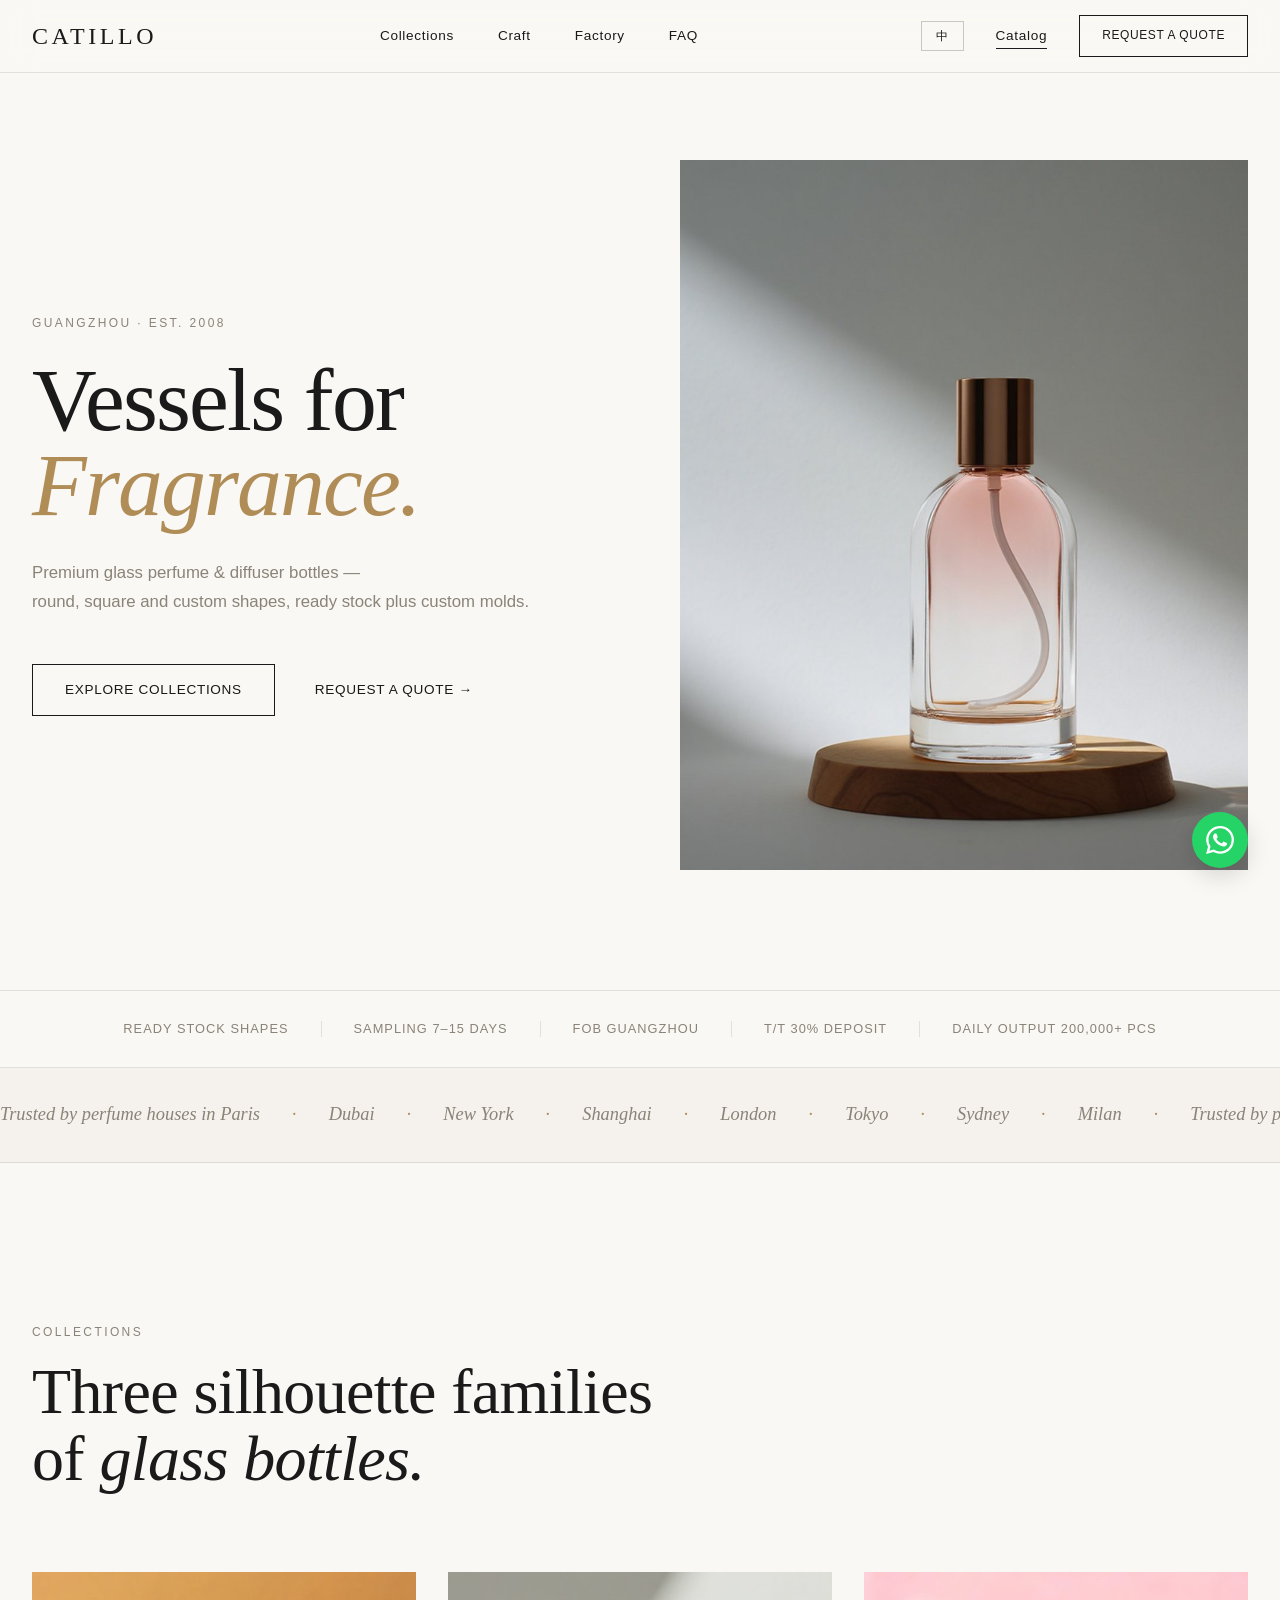
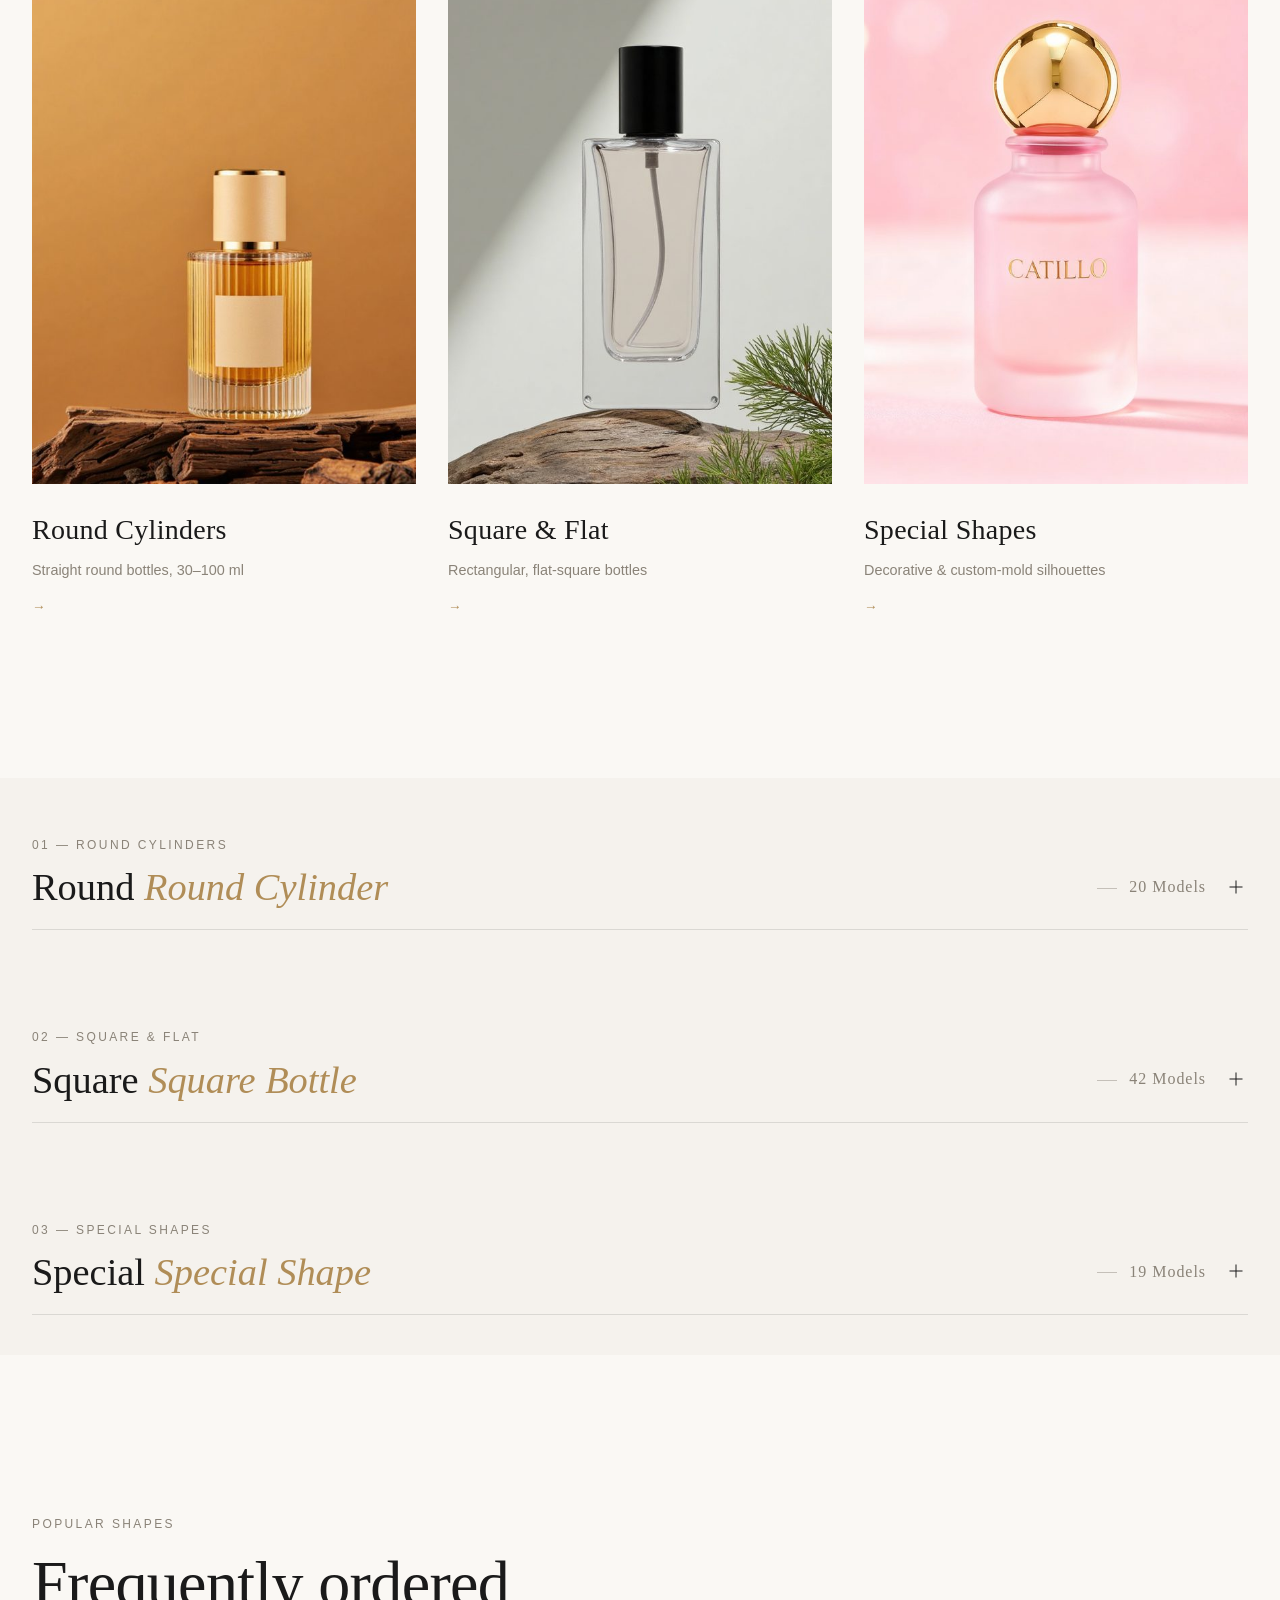
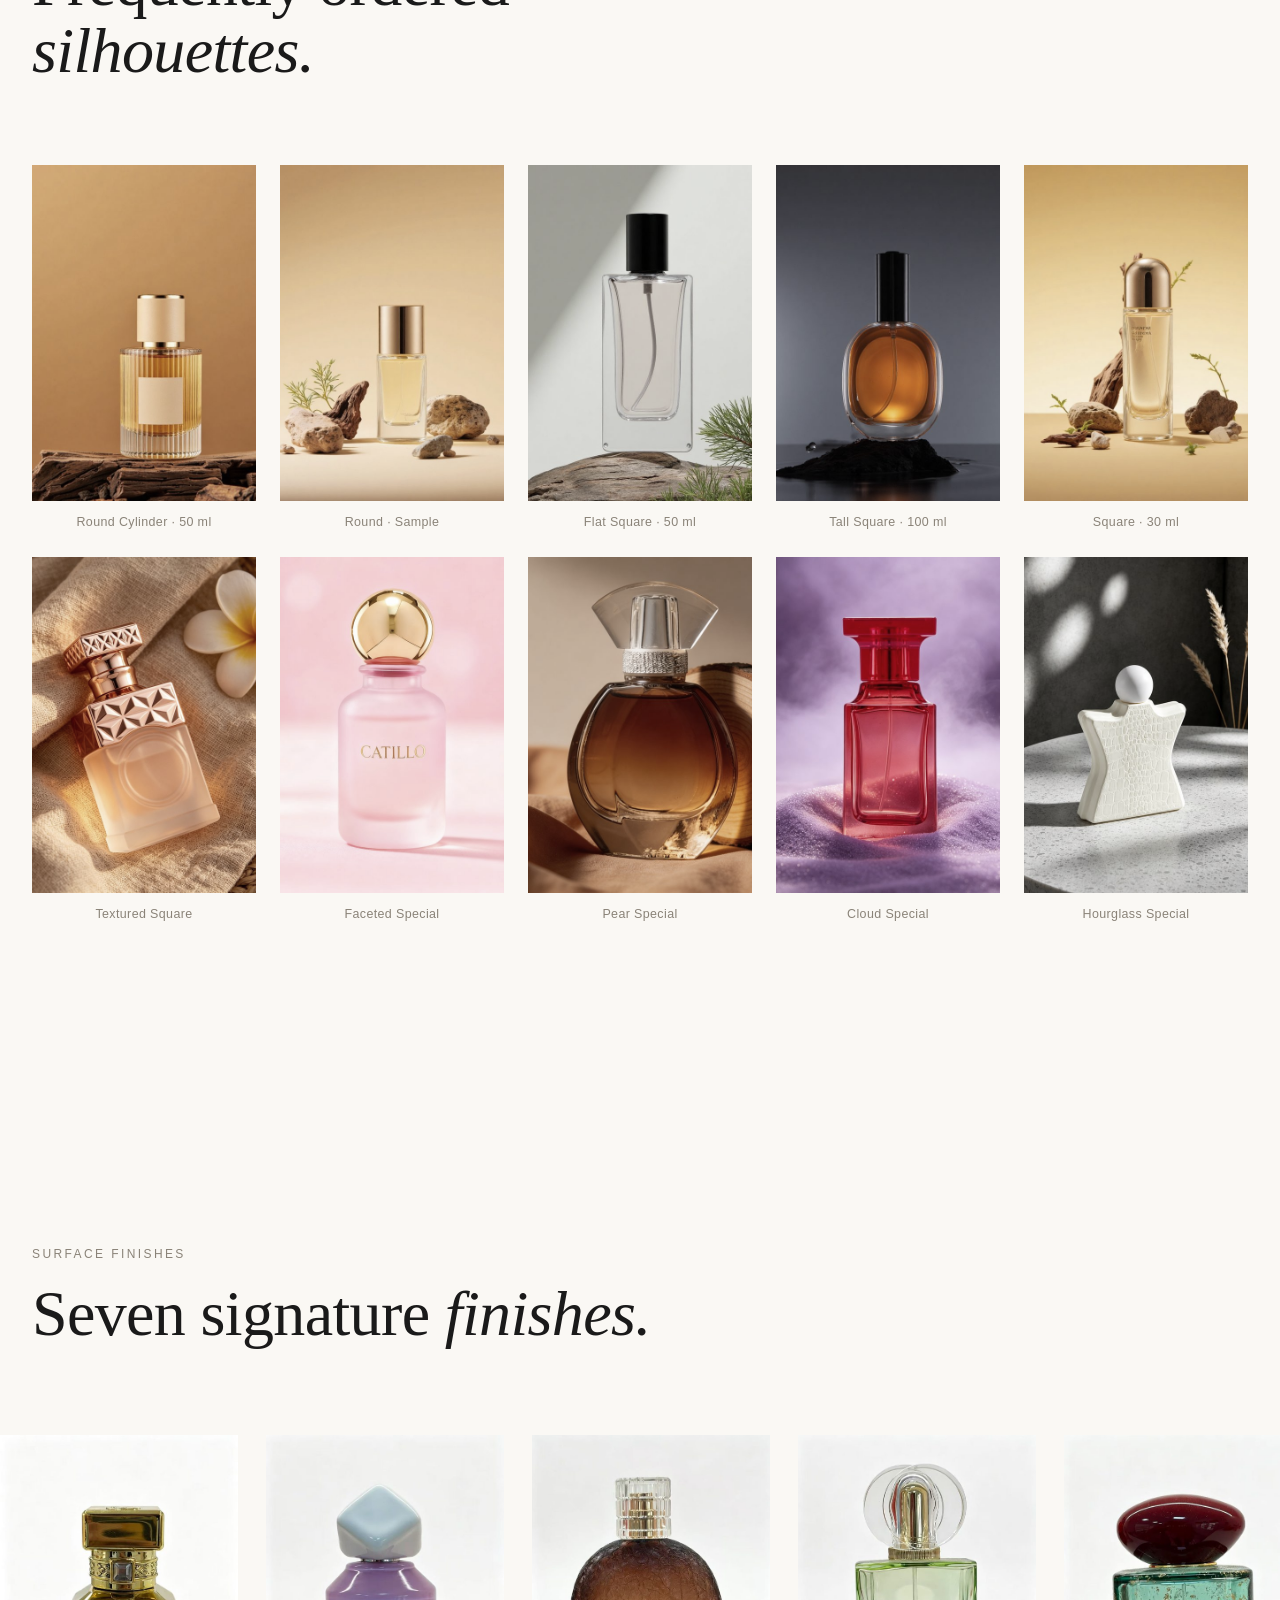
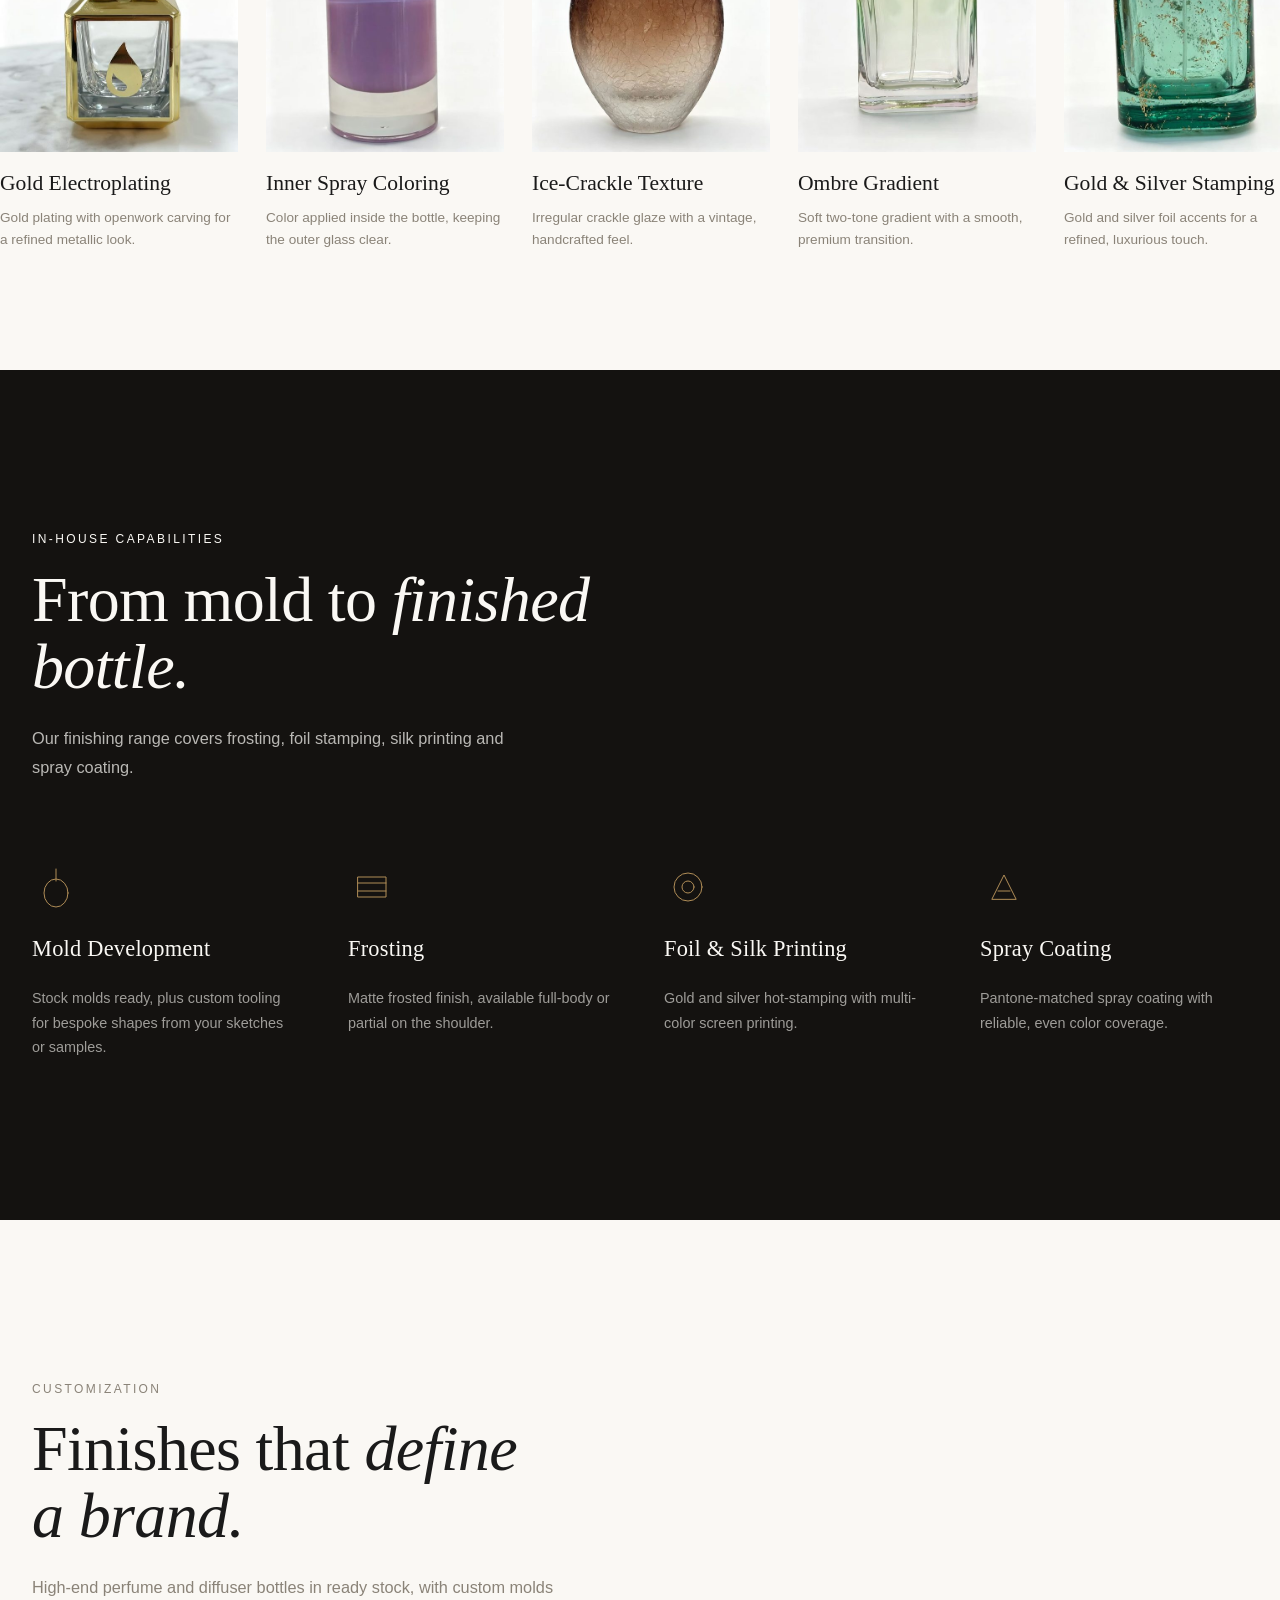
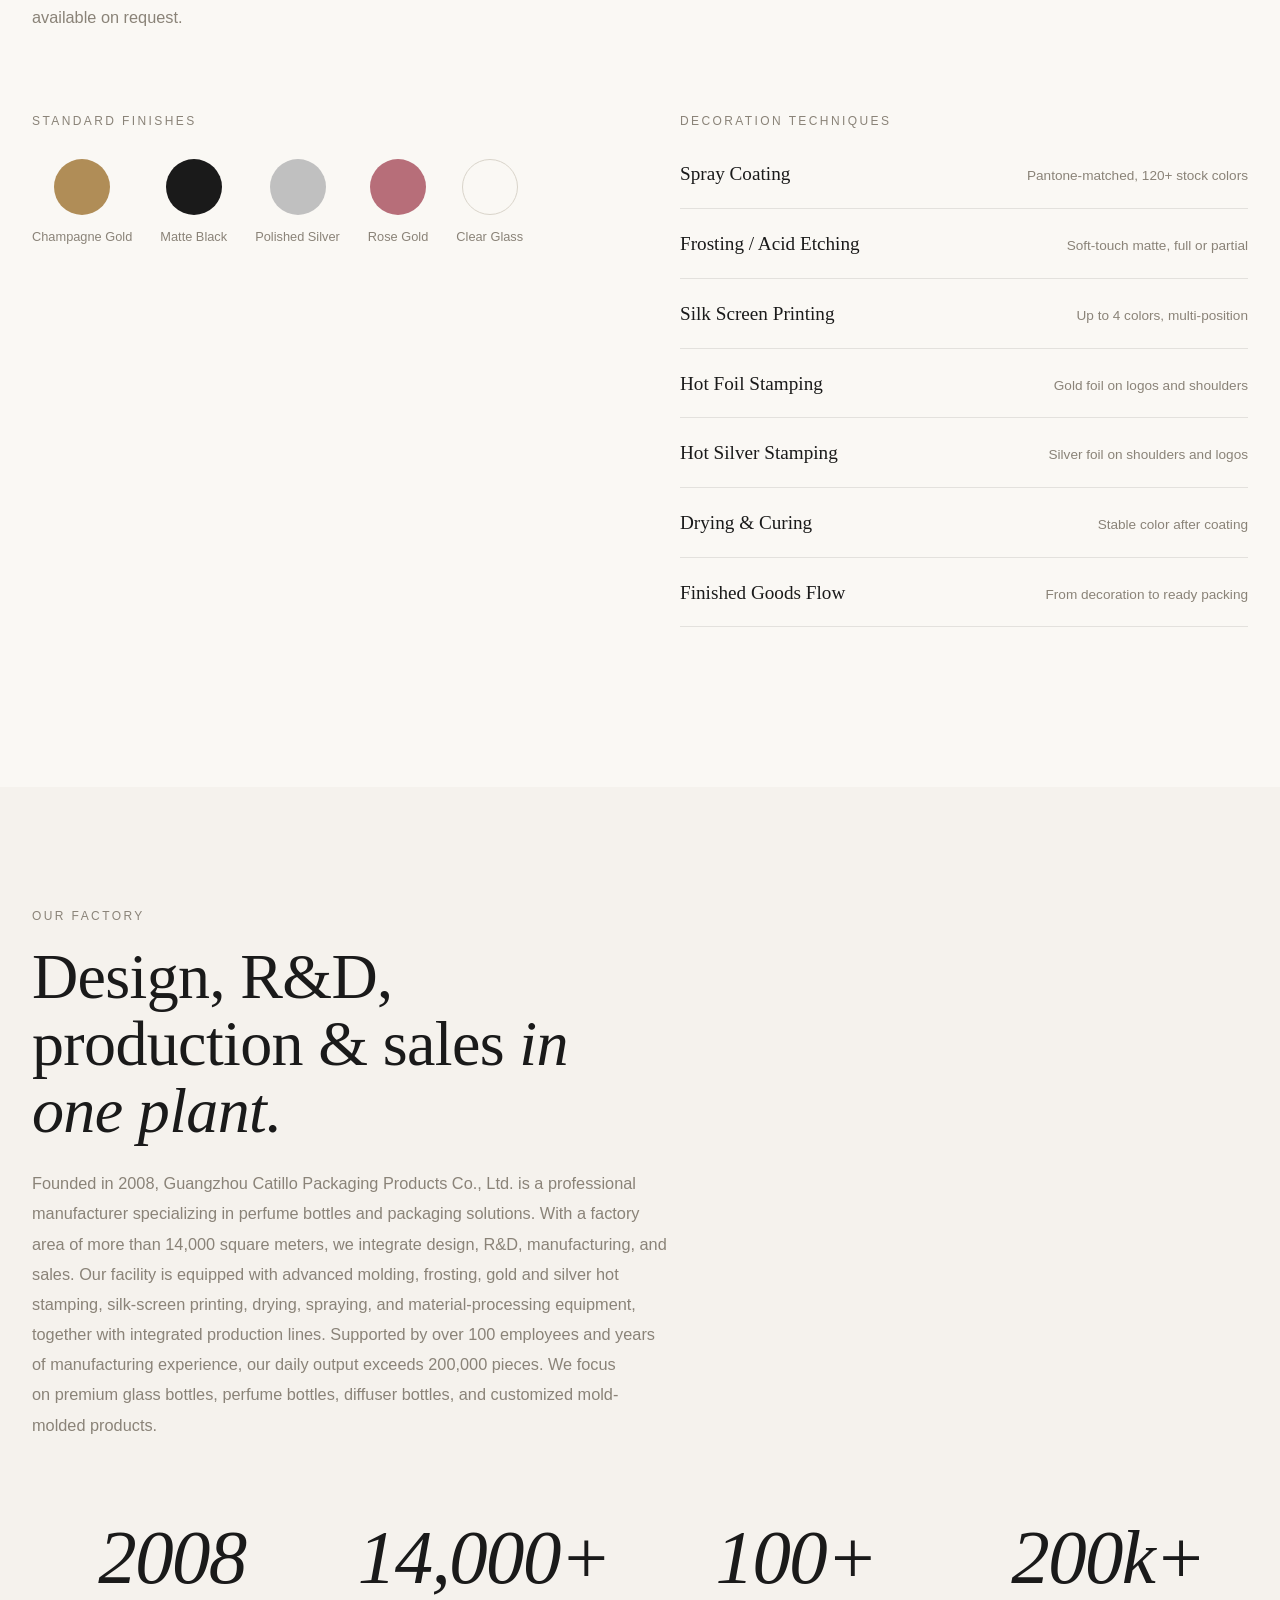
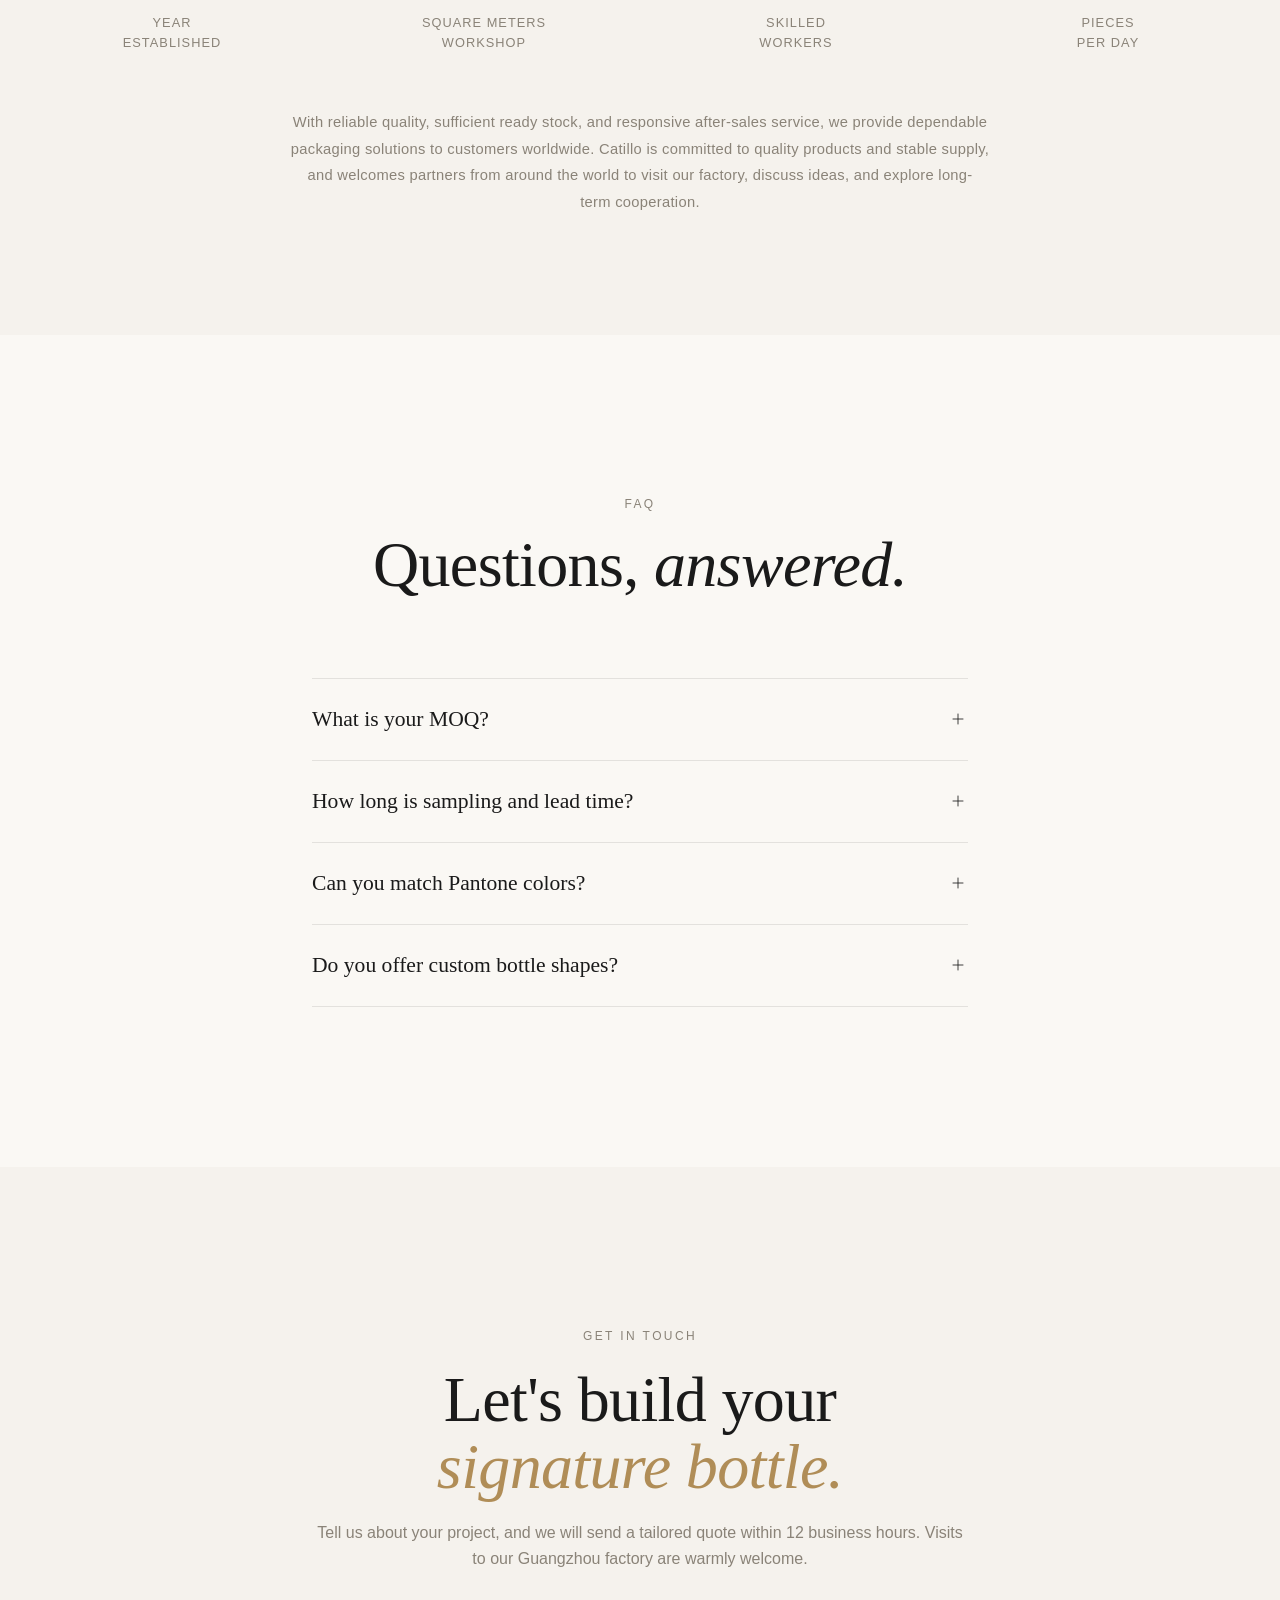
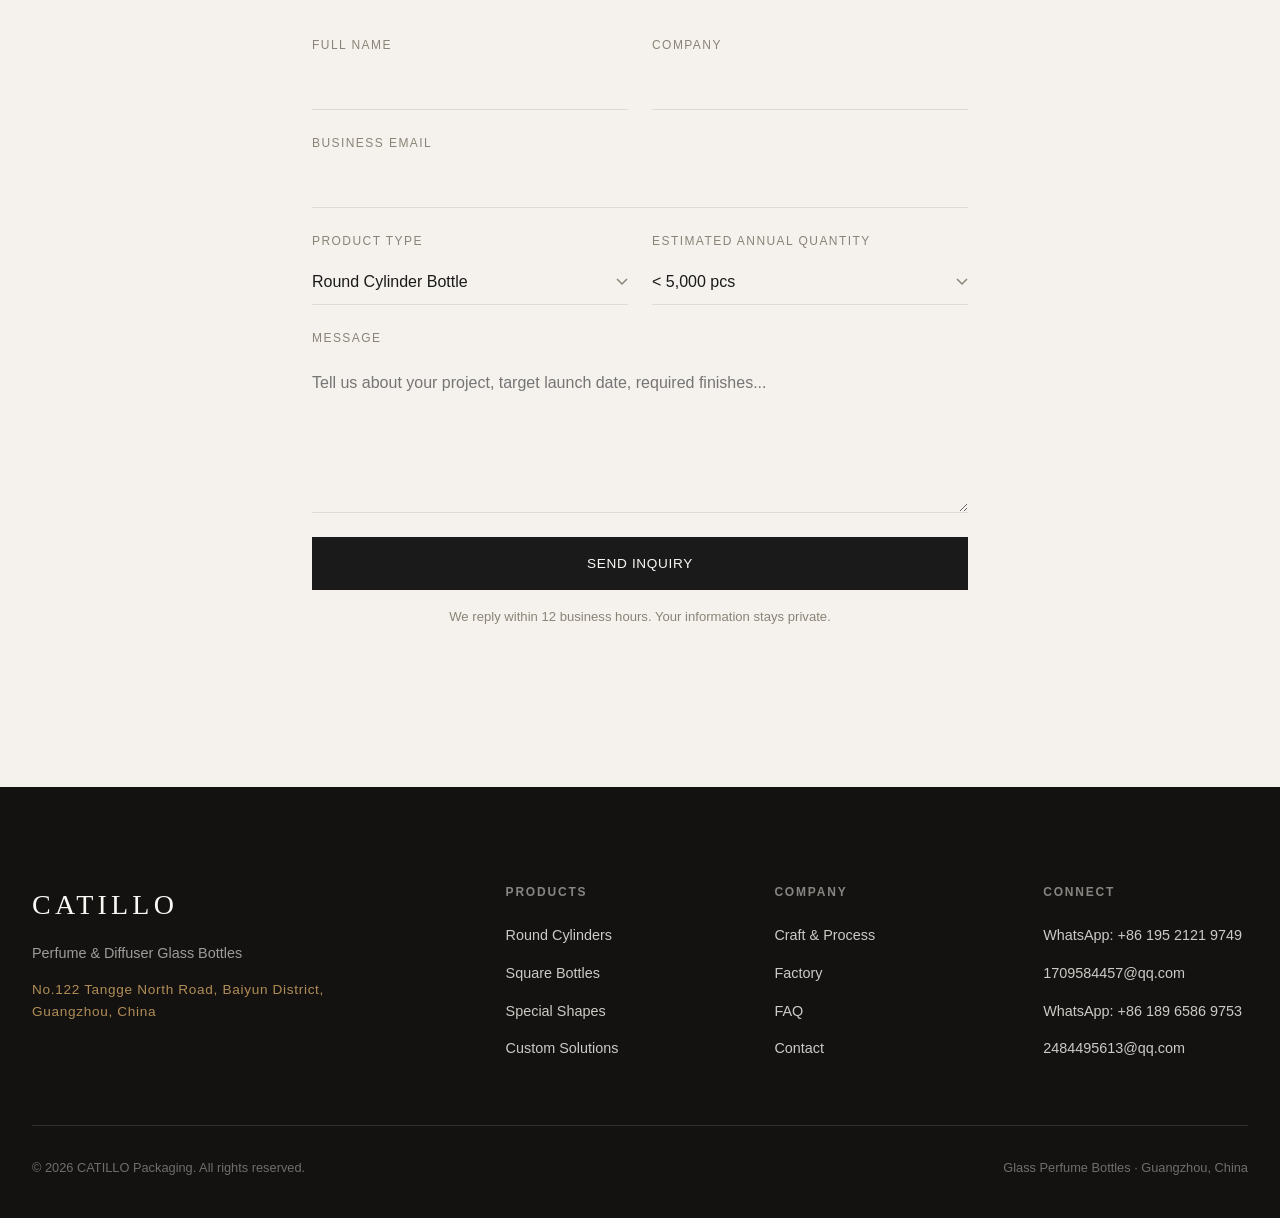
==== commit 4d3a3922: "更新工厂介绍中英文完整稿；页脚新增WhatsApp与邮箱，悬浮按钮指向新号" ====
--- a/index.html
+++ b/index.html
@@ -1438,6 +1438,8 @@
           <ul>
             <li><a href="https://wa.me/8619521219749" target="_blank" rel="noopener">WhatsApp: +86 195 2121 9749</a></li>
             <li><a href="mailto:1709584457@qq.com">1709584457@qq.com</a></li>
+            <li><a href="https://wa.me/8618965869753" target="_blank" rel="noopener">WhatsApp: +86 189 6586 9753</a></li>
+            <li><a href="mailto:2484495613@qq.com">2484495613@qq.com</a></li>
           </ul>
         </div>
       </div>
@@ -1450,7 +1452,7 @@
   </footer>
 
   <!-- ===================== WHATSAPP FLOAT ===================== -->
-  <a href="https://wa.me/8619521219749" class="whatsapp-float" target="_blank" rel="noopener" aria-label="Chat on WhatsApp">
+  <a href="https://wa.me/8618965869753" class="whatsapp-float" target="_blank" rel="noopener" aria-label="Chat on WhatsApp">
     <svg viewBox="0 0 24 24" fill="currentColor" aria-hidden="true">
       <path d="M17.472 14.382c-.297-.149-1.758-.867-2.03-.967-.273-.099-.471-.148-.67.15-.197.297-.767.966-.94 1.164-.173.199-.347.223-.644.075-.297-.15-1.255-.463-2.39-1.475-.883-.788-1.48-1.761-1.653-2.059-.173-.297-.018-.458.13-.606.134-.133.298-.347.446-.52.149-.174.198-.298.298-.497.099-.198.05-.371-.025-.52-.075-.149-.669-1.612-.916-2.207-.242-.579-.487-.5-.669-.51-.173-.008-.371-.01-.57-.01-.198 0-.52.074-.792.372-.272.297-1.04 1.016-1.04 2.479 0 1.462 1.065 2.875 1.213 3.074.149.198 2.096 3.2 5.077 4.487.709.306 1.262.489 1.694.625.712.227 1.36.195 1.871.118.571-.085 1.758-.719 2.006-1.413.248-.694.248-1.289.173-1.413-.074-.124-.272-.198-.57-.347m-5.421 7.403h-.004a9.87 9.87 0 01-5.031-1.378l-.361-.214-3.741.982.998-3.648-.235-.374a9.86 9.86 0 01-1.51-5.26c.001-5.45 4.436-9.884 9.888-9.884 2.64 0 5.122 1.03 6.988 2.898a9.825 9.825 0 012.893 6.994c-.003 5.45-4.437 9.884-9.885 9.884m8.413-18.297A11.815 11.815 0 0012.05 0C5.495 0 .16 5.335.157 11.892c0 2.096.547 4.142 1.588 5.945L.057 24l6.305-1.654a11.882 11.882 0 005.683 1.448h.005c6.554 0 11.89-5.335 11.893-11.893a11.821 11.821 0 00-3.48-8.413z"/>
     </svg>
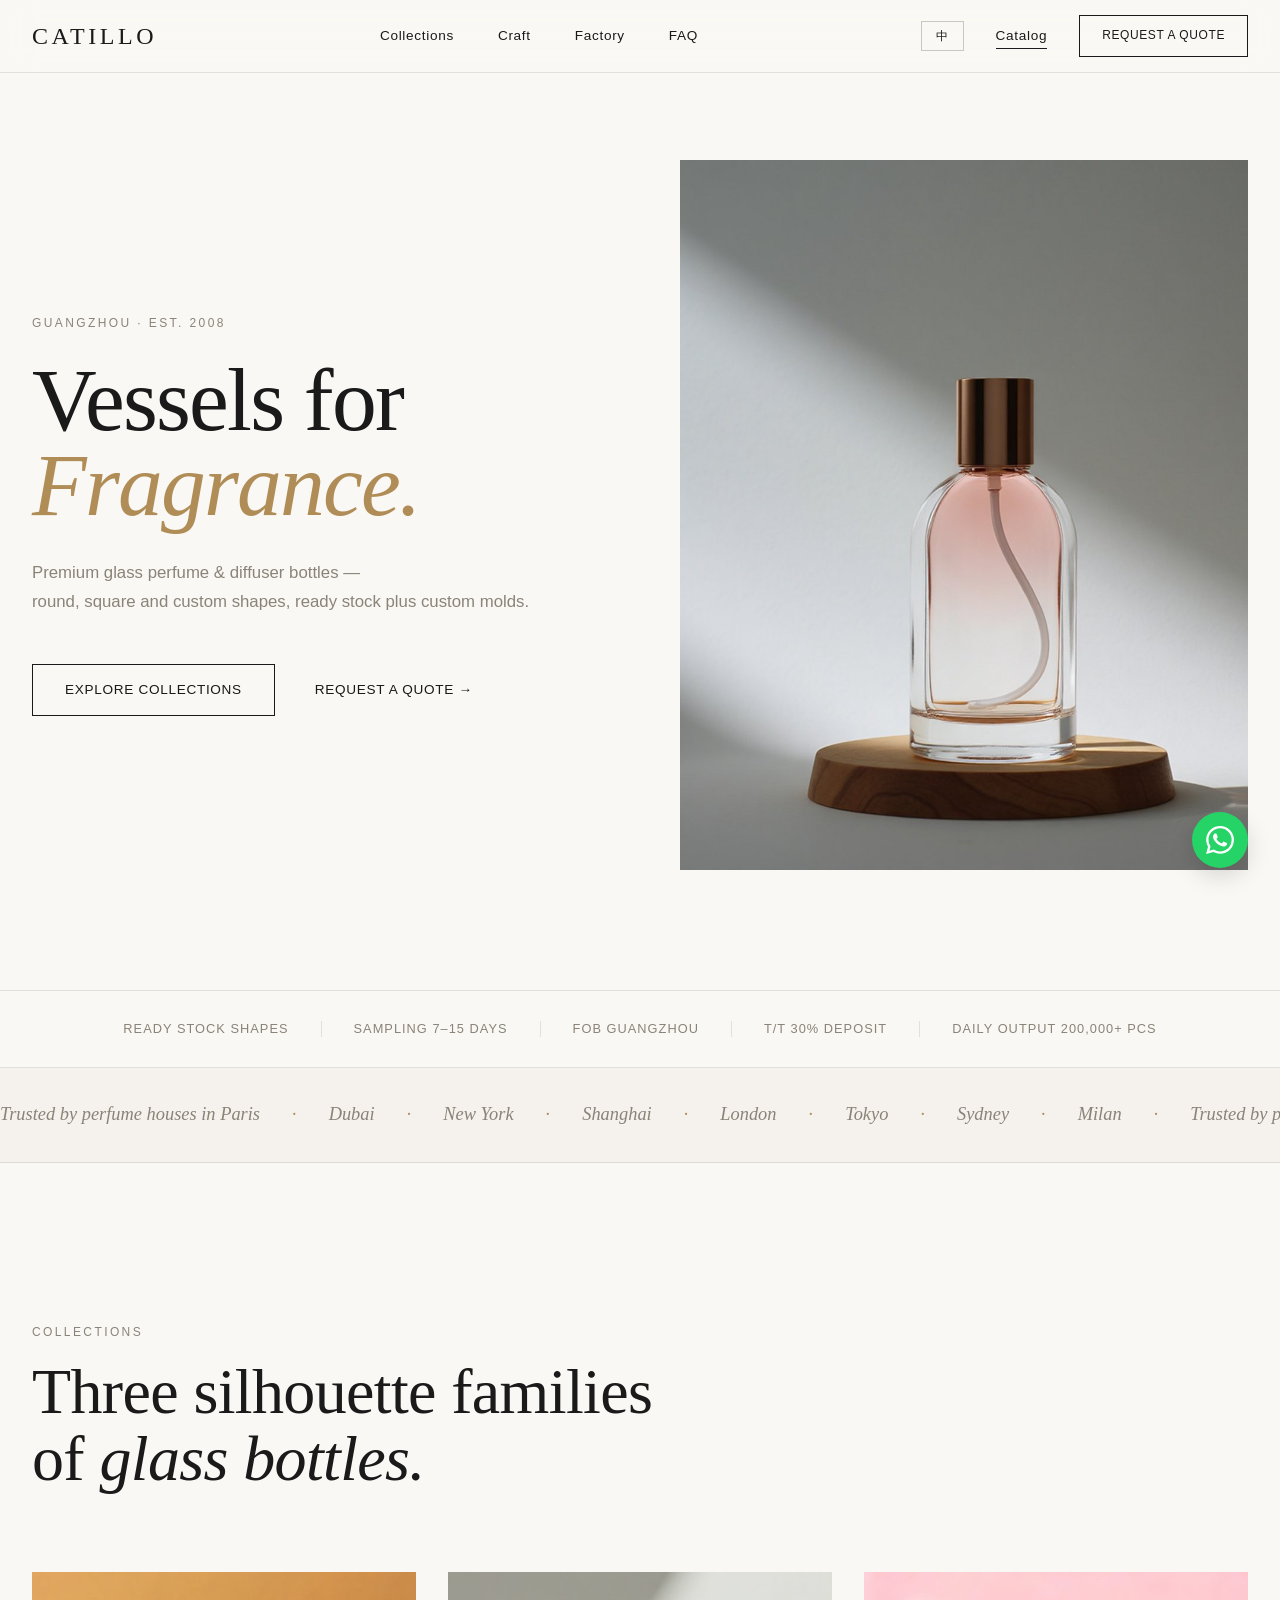
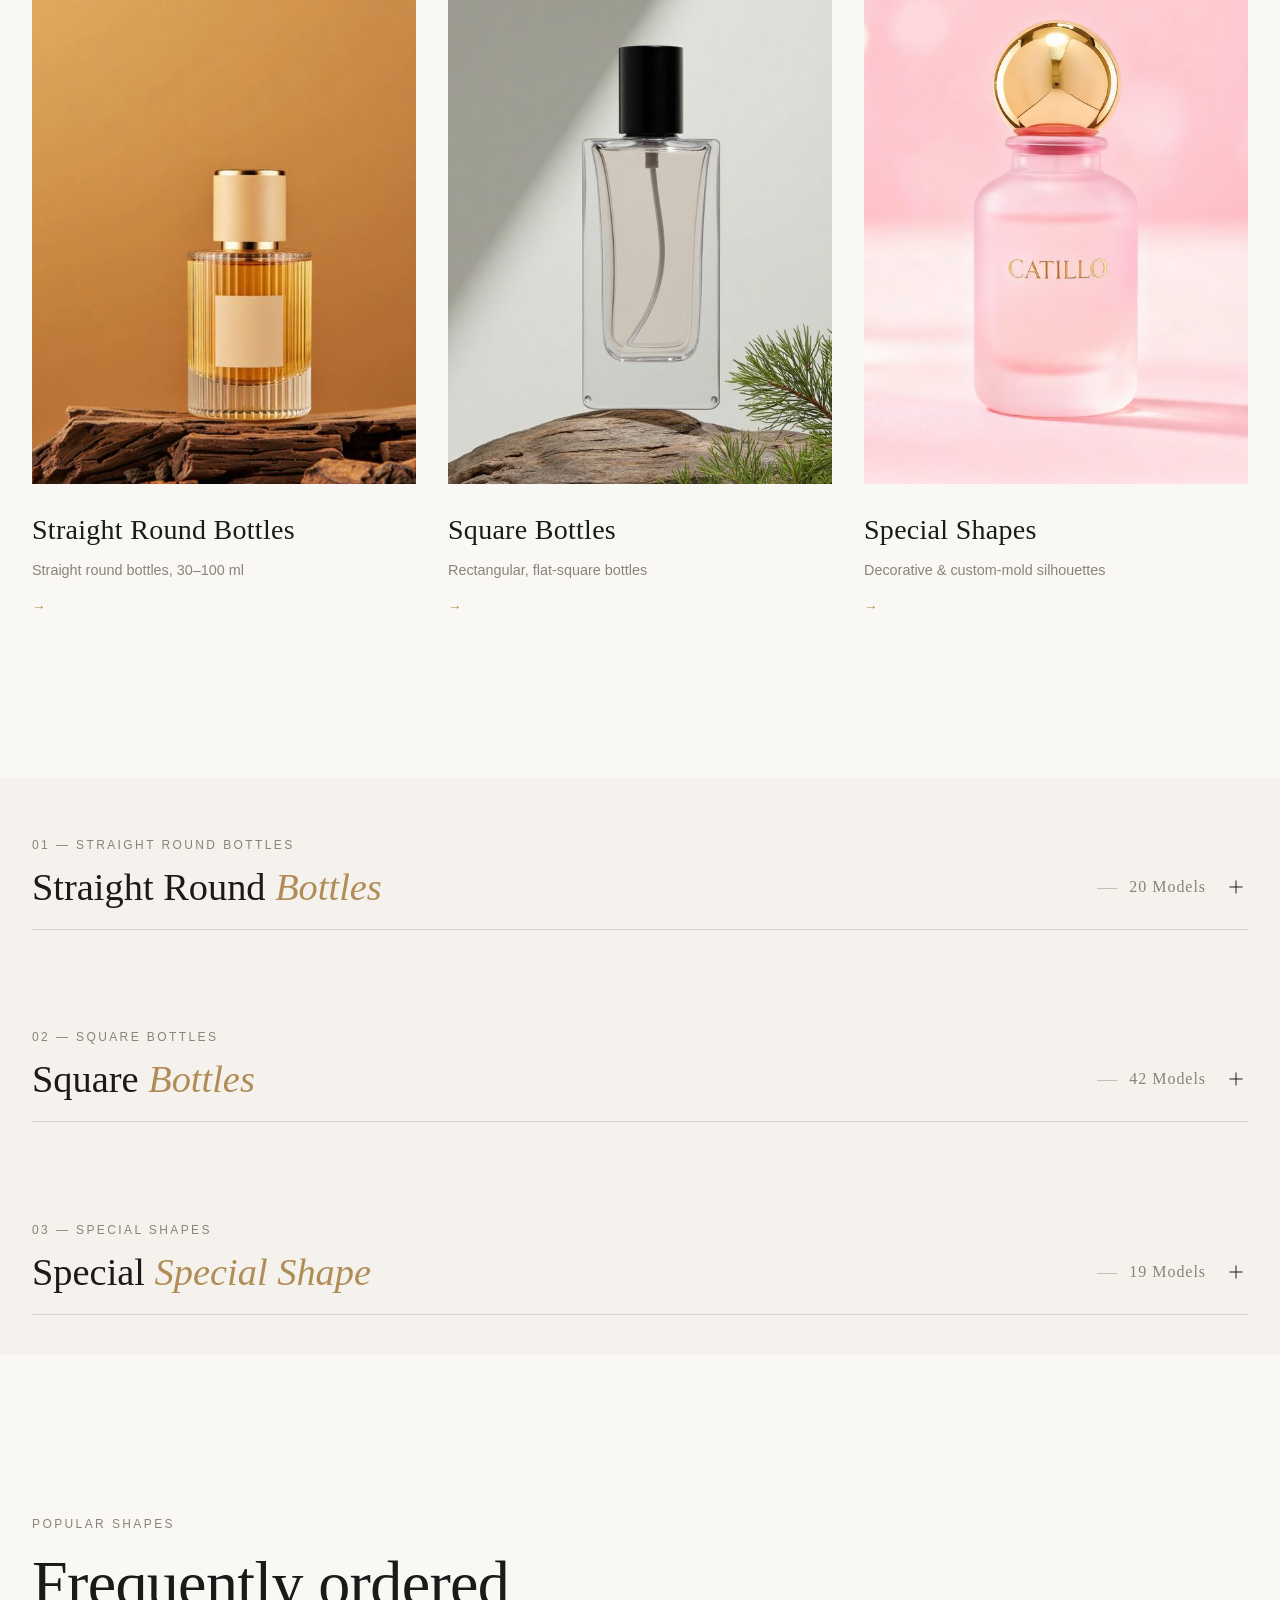
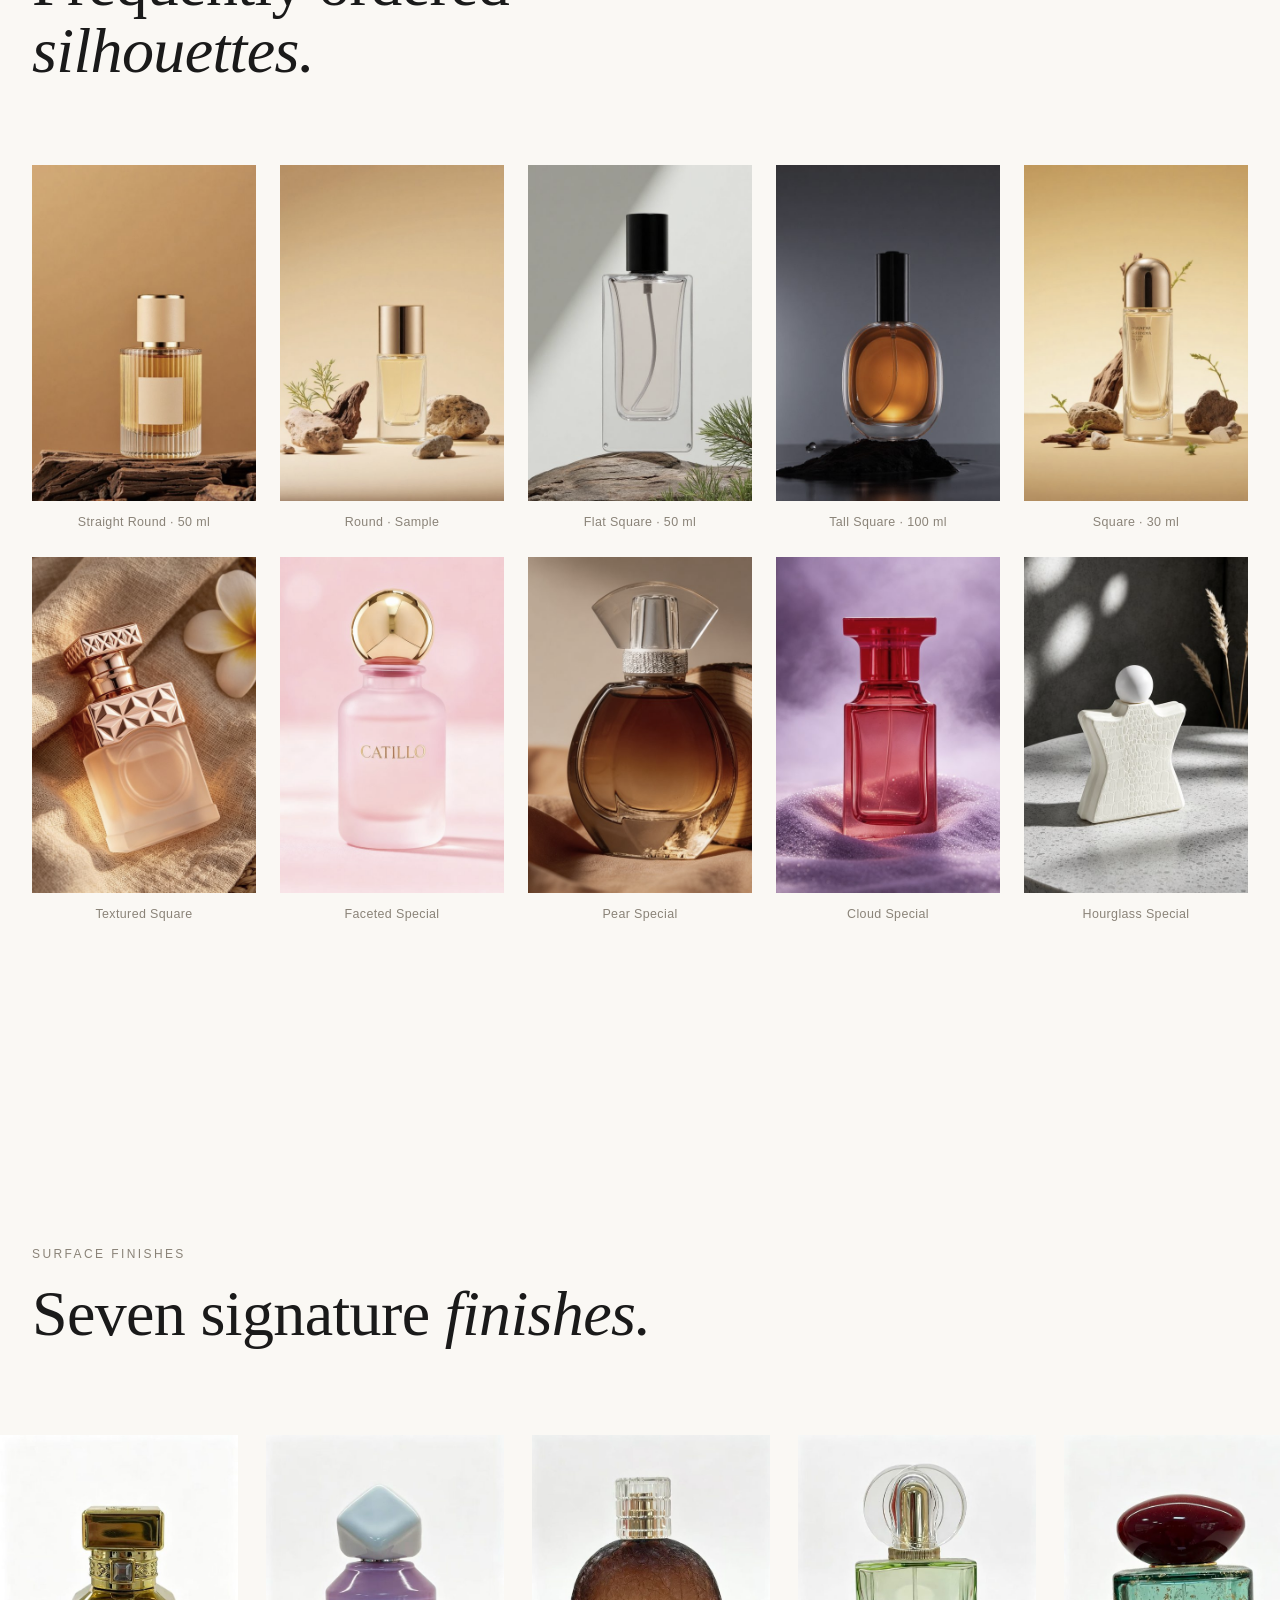
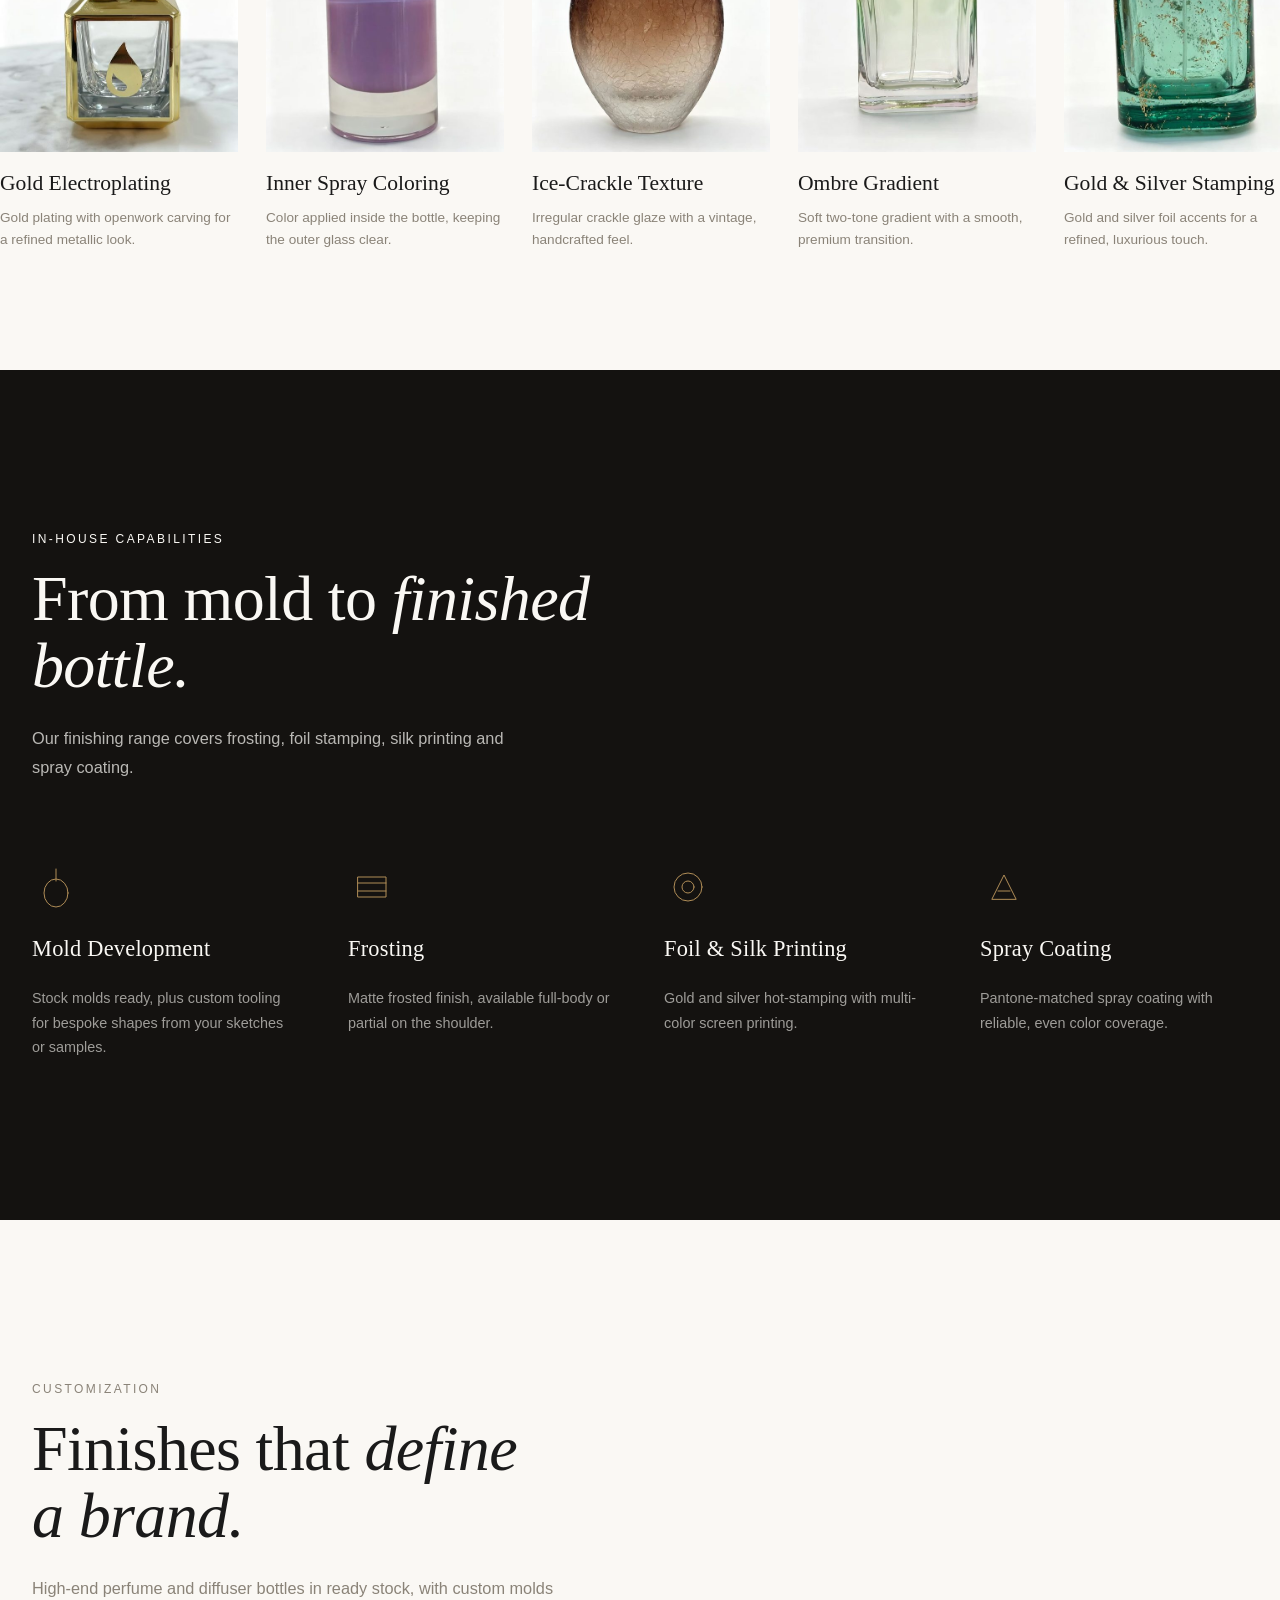
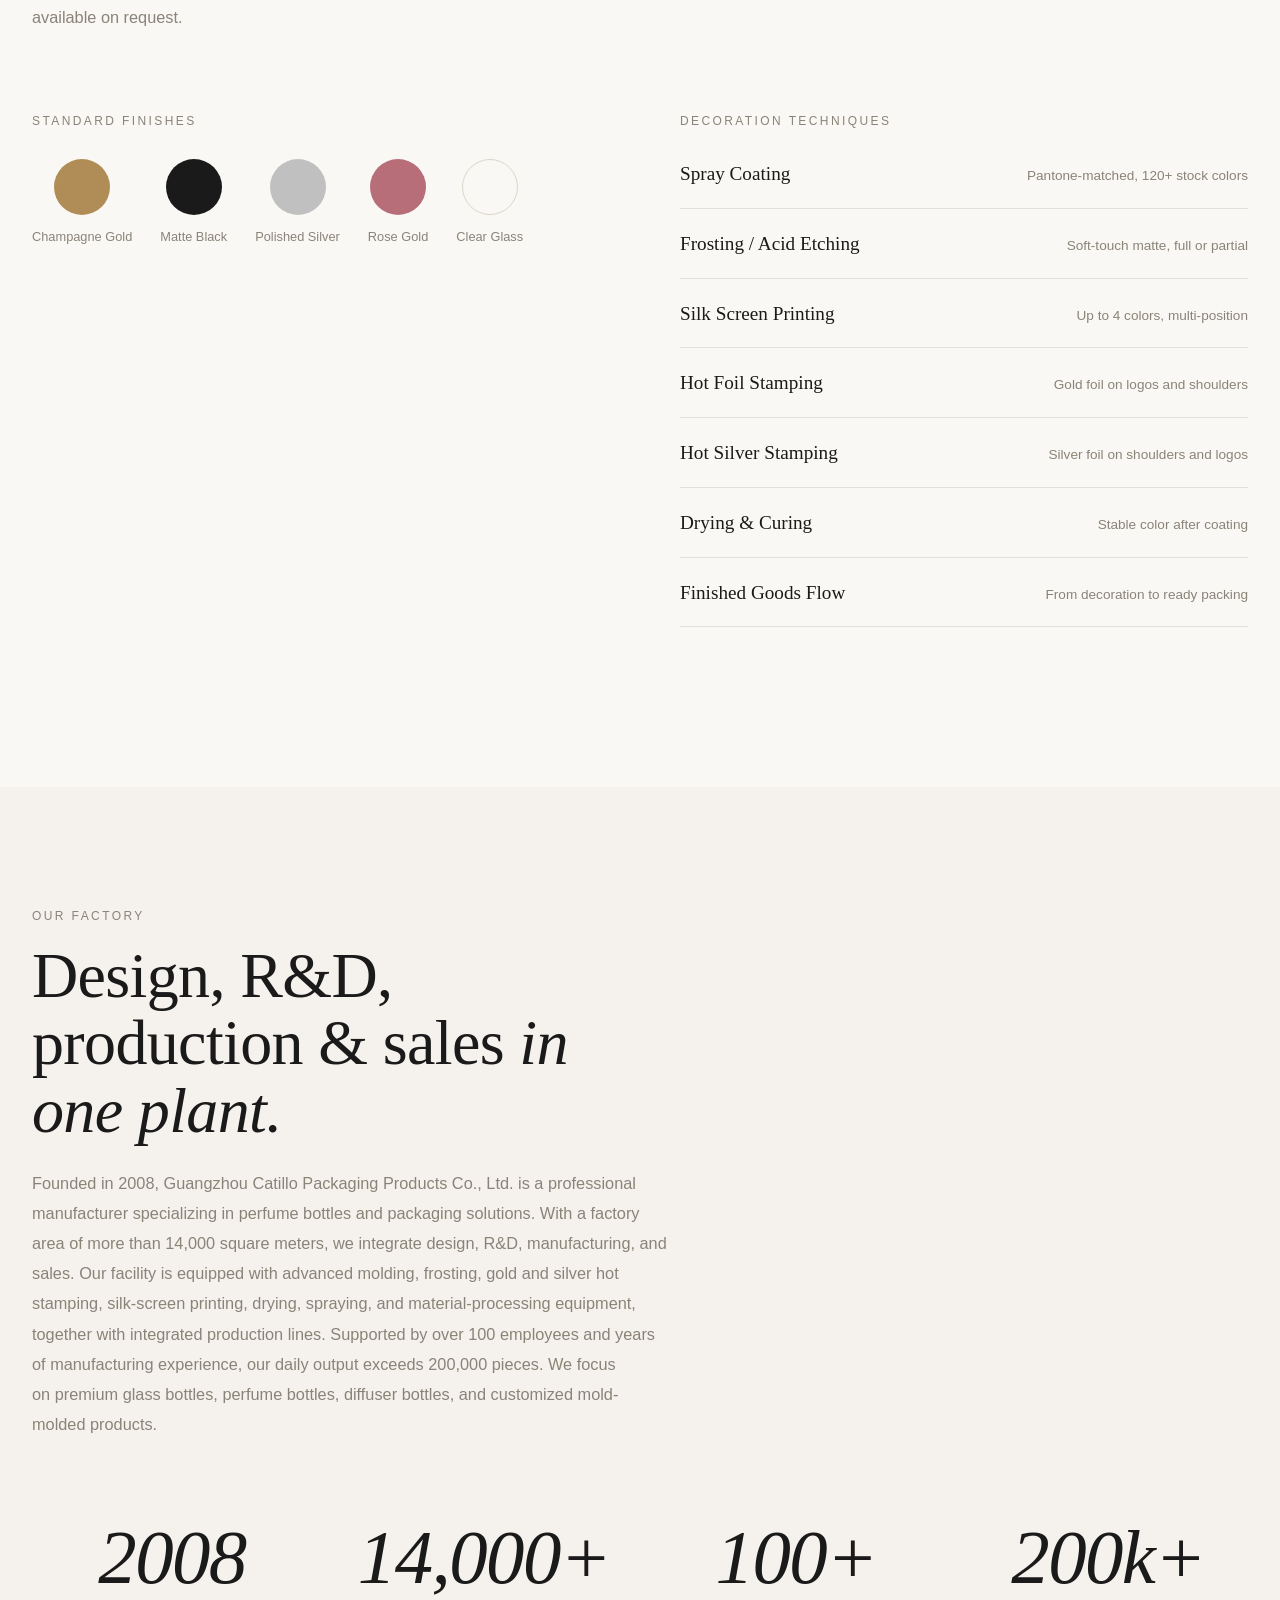
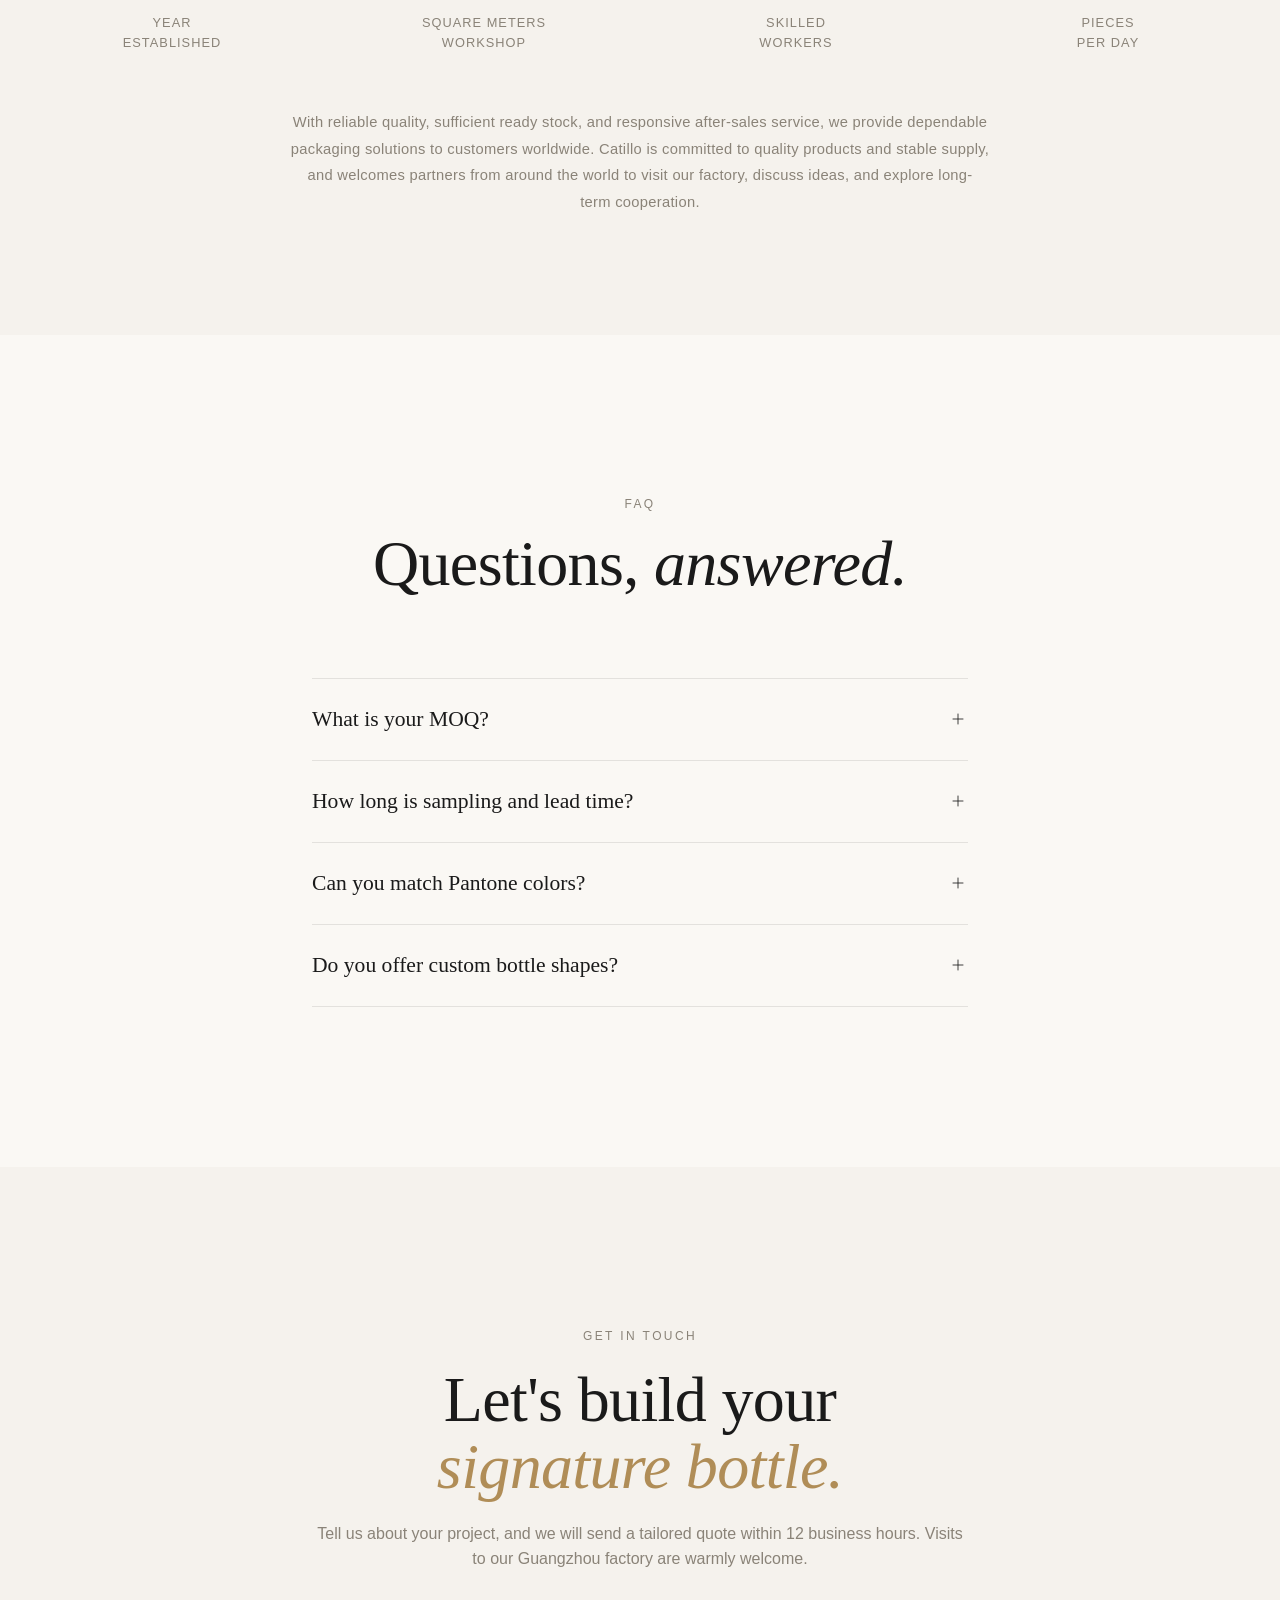
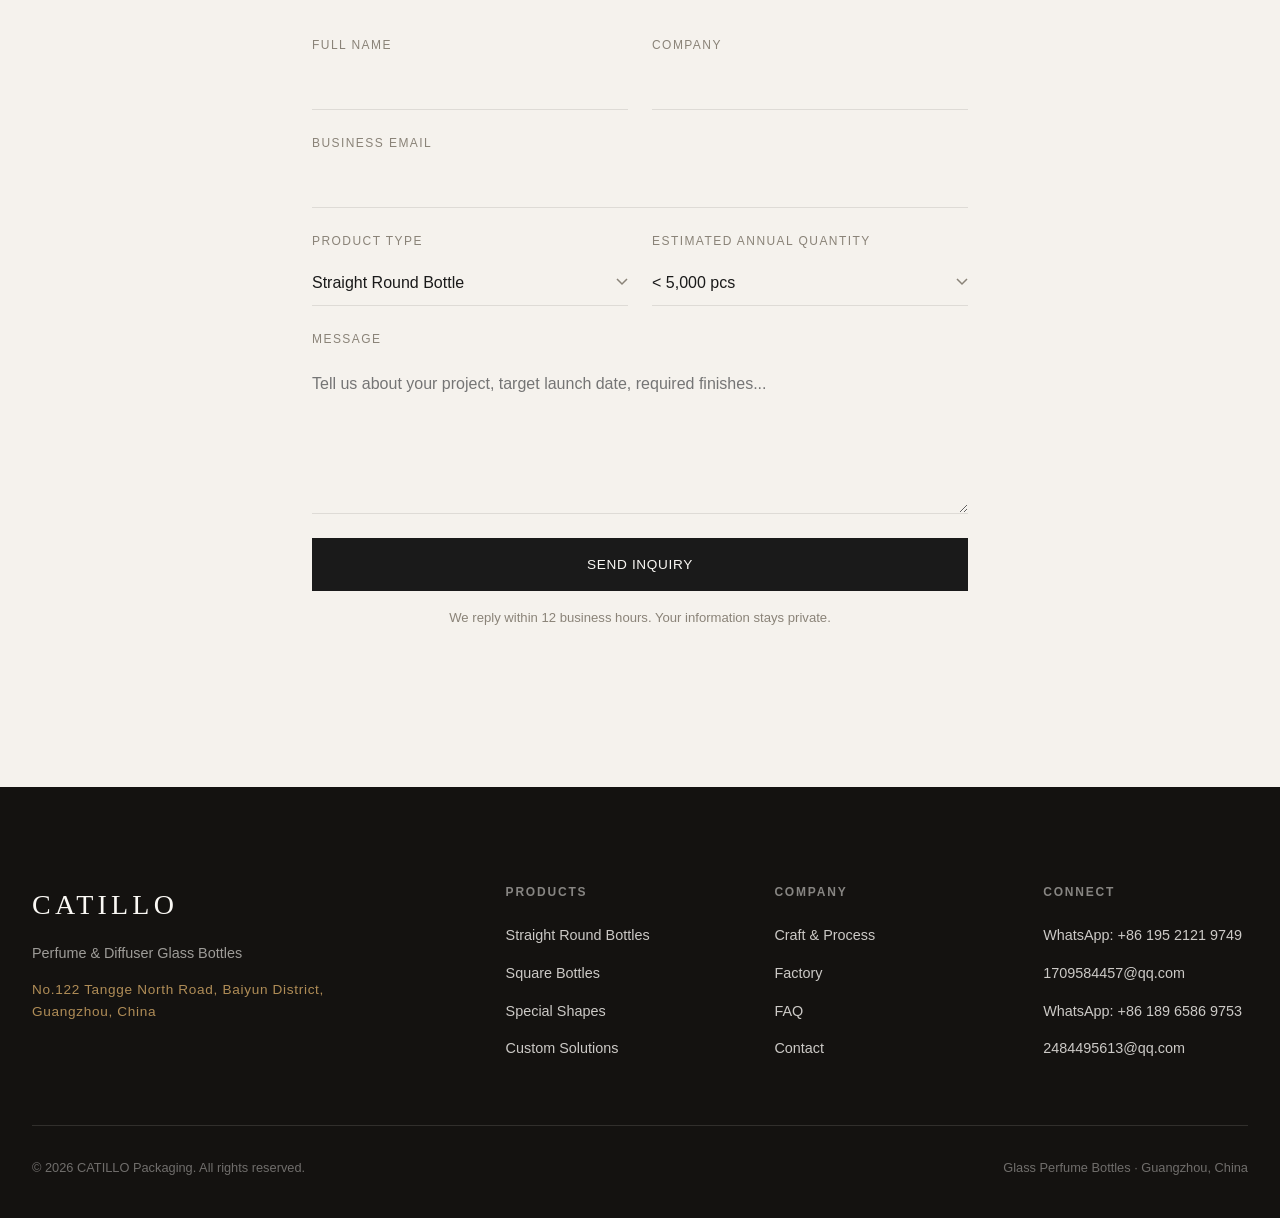
==== commit e6e8c606: "分类英文名更新为 Straight Round Bottles 与 Square Bottles；增强滚动渐显动效：分类标题纳入、入场缩放淡入、展开卡片逐个延迟至24张" ====
--- a/index.html
+++ b/index.html
@@ -128,7 +128,7 @@
             <img src="images/round/image17.jpg" alt="Round cylinder perfume bottle" loading="lazy" />
           </div>
           <div class="collection-card__meta">
-            <h3 data-i18n="coll.r.name">Round Cylinders</h3>
+            <h3 data-i18n="coll.r.name">Straight Round Bottles</h3>
             <p data-i18n="coll.r.desc">Straight round bottles, 30–100 ml</p>
             <span class="collection-card__arrow">→</span>
           </div>
@@ -165,8 +165,8 @@
     <div class="container">
 <button type="button" class="cat-head cat-toggle" aria-expanded="false" aria-controls="round-grid">
         <span class="cat-head__text">
-          <p class="eyebrow" data-i18n="cat.r.eyebrow">01 — Round Cylinders</p>
-          <h2 class="cat-title" data-i18n-html="cat.r.titleHtml">Round <em>Round Cylinder</em></h2>
+          <p class="eyebrow" data-i18n="cat.r.eyebrow">01 — Straight Round Bottles</p>
+          <h2 class="cat-title" data-i18n-html="cat.r.titleHtml">Round <em>Straight Round Bottle</em></h2>
         </span>
         <span class="cat-head__meta">
           <span class="cat-count" data-count>—</span>
@@ -176,200 +176,200 @@
       <div class="products">
         <article class="product-card">
           <div class="product-card__image">
-            <img loading="lazy" src="images/round/image15.jpg" alt="Round Cylinder glass perfume bottle" />
-          </div>
-          <div class="product-card__body">
-            <h3 class="product-card__name"><em>Round Cylinder</em></h3>
-            <p class="product-card__spec">30 / 50 / 100 ml · 15 mm crimp neck</p>
-          </div>
-        </article>
-
-        <article class="product-card">
-          <div class="product-card__image">
-            <img loading="lazy" src="images/round/image17.jpg" alt="Round Cylinder glass perfume bottle" />
-          </div>
-          <div class="product-card__body">
-            <h3 class="product-card__name"><em>Round Cylinder</em></h3>
-            <p class="product-card__spec">30 / 50 / 100 ml · 15 mm crimp neck</p>
-          </div>
-        </article>
-
-        <article class="product-card">
-          <div class="product-card__image">
-            <img loading="lazy" src="images/round/image18.jpg" alt="Round Cylinder glass perfume bottle" />
-          </div>
-          <div class="product-card__body">
-            <h3 class="product-card__name"><em>Round Cylinder</em></h3>
-            <p class="product-card__spec">30 / 50 / 100 ml · 15 mm crimp neck</p>
-          </div>
-        </article>
-
-        <article class="product-card">
-          <div class="product-card__image">
-            <img loading="lazy" src="images/round/image19.jpg" alt="Round Cylinder glass perfume bottle" />
-          </div>
-          <div class="product-card__body">
-            <h3 class="product-card__name"><em>Round Cylinder</em></h3>
-            <p class="product-card__spec">30 / 50 / 100 ml · 15 mm crimp neck</p>
-          </div>
-        </article>
-
-        <article class="product-card">
-          <div class="product-card__image">
-            <img loading="lazy" src="images/round/image33.jpg" alt="Round Cylinder glass perfume bottle" />
-          </div>
-          <div class="product-card__body">
-            <h3 class="product-card__name"><em>Round Cylinder</em></h3>
-            <p class="product-card__spec">30 / 50 / 100 ml · 15 mm crimp neck</p>
-          </div>
-        </article>
-
-        <article class="product-card">
-          <div class="product-card__image">
-            <img loading="lazy" src="images/round/image40.jpg" alt="Round Cylinder glass perfume bottle" />
-          </div>
-          <div class="product-card__body">
-            <h3 class="product-card__name"><em>Round Cylinder</em></h3>
-            <p class="product-card__spec">30 / 50 / 100 ml · 15 mm crimp neck</p>
-          </div>
-        </article>
-
-        <article class="product-card">
-          <div class="product-card__image">
-            <img loading="lazy" src="images/round/image45.jpg" alt="Round Cylinder glass perfume bottle" />
-          </div>
-          <div class="product-card__body">
-            <h3 class="product-card__name"><em>Round Cylinder</em></h3>
-            <p class="product-card__spec">30 / 50 / 100 ml · 15 mm crimp neck</p>
-          </div>
-        </article>
-
-        <article class="product-card">
-          <div class="product-card__image">
-            <img loading="lazy" src="images/round/image46.jpg" alt="Round Cylinder glass perfume bottle" />
-          </div>
-          <div class="product-card__body">
-            <h3 class="product-card__name"><em>Round Cylinder</em></h3>
-            <p class="product-card__spec">30 / 50 / 100 ml · 15 mm crimp neck</p>
-          </div>
-        </article>
-
-        <article class="product-card">
-          <div class="product-card__image">
-            <img loading="lazy" src="images/round/image48.jpg" alt="Round Cylinder glass perfume bottle" />
-          </div>
-          <div class="product-card__body">
-            <h3 class="product-card__name"><em>Round Cylinder</em></h3>
-            <p class="product-card__spec">30 / 50 / 100 ml · 15 mm crimp neck</p>
-          </div>
-        </article>
-
-        <article class="product-card">
-          <div class="product-card__image">
-            <img loading="lazy" src="images/round/image54.jpg" alt="Round Cylinder glass perfume bottle" />
-          </div>
-          <div class="product-card__body">
-            <h3 class="product-card__name"><em>Round Cylinder</em></h3>
-            <p class="product-card__spec">30 / 50 / 100 ml · 15 mm crimp neck</p>
-          </div>
-        </article>
-
-        <article class="product-card">
-          <div class="product-card__image">
-            <img loading="lazy" src="images/round/image64.jpg" alt="Round Cylinder glass perfume bottle" />
-          </div>
-          <div class="product-card__body">
-            <h3 class="product-card__name"><em>Round Cylinder</em></h3>
-            <p class="product-card__spec">30 / 50 / 100 ml · 15 mm crimp neck</p>
-          </div>
-        </article>
-
-        <article class="product-card">
-          <div class="product-card__image">
-            <img loading="lazy" src="images/round/image67.jpg" alt="Round Cylinder glass perfume bottle" />
-          </div>
-          <div class="product-card__body">
-            <h3 class="product-card__name"><em>Round Cylinder</em></h3>
-            <p class="product-card__spec">30 / 50 / 100 ml · 15 mm crimp neck</p>
-          </div>
-        </article>
-
-        <article class="product-card">
-          <div class="product-card__image">
-            <img loading="lazy" src="images/round/image72.jpg" alt="Round Cylinder glass perfume bottle" />
-          </div>
-          <div class="product-card__body">
-            <h3 class="product-card__name"><em>Round Cylinder</em></h3>
-            <p class="product-card__spec">30 / 50 / 100 ml · 15 mm crimp neck</p>
-          </div>
-        </article>
-
-        <article class="product-card">
-          <div class="product-card__image">
-            <img loading="lazy" src="images/round/image73.jpg" alt="Round Cylinder glass perfume bottle" />
-          </div>
-          <div class="product-card__body">
-            <h3 class="product-card__name"><em>Round Cylinder</em></h3>
-            <p class="product-card__spec">30 / 50 / 100 ml · 15 mm crimp neck</p>
-          </div>
-        </article>
-
-        <article class="product-card">
-          <div class="product-card__image">
-            <img loading="lazy" src="images/round/image79.jpg" alt="Round Cylinder glass perfume bottle" />
-          </div>
-          <div class="product-card__body">
-            <h3 class="product-card__name"><em>Round Cylinder</em></h3>
-            <p class="product-card__spec">30 / 50 / 100 ml · 15 mm crimp neck</p>
-          </div>
-        </article>
-
-        <article class="product-card">
-          <div class="product-card__image">
-            <img loading="lazy" src="images/round/image88.jpg" alt="Round Cylinder glass perfume bottle" />
-          </div>
-          <div class="product-card__body">
-            <h3 class="product-card__name"><em>Round Cylinder</em></h3>
-            <p class="product-card__spec">30 / 50 / 100 ml · 15 mm crimp neck</p>
-          </div>
-        </article>
-
-        <article class="product-card">
-          <div class="product-card__image">
-            <img loading="lazy" src="images/round/image92.jpg" alt="Round Cylinder glass perfume bottle" />
-          </div>
-          <div class="product-card__body">
-            <h3 class="product-card__name"><em>Round Cylinder</em></h3>
-            <p class="product-card__spec">30 / 50 / 100 ml · 15 mm crimp neck</p>
-          </div>
-        </article>
-
-        <article class="product-card">
-          <div class="product-card__image">
-            <img loading="lazy" src="images/round/image96.jpg" alt="Round Cylinder glass perfume bottle" />
-          </div>
-          <div class="product-card__body">
-            <h3 class="product-card__name"><em>Round Cylinder</em></h3>
-            <p class="product-card__spec">30 / 50 / 100 ml · 15 mm crimp neck</p>
-          </div>
-        </article>
-
-        <article class="product-card">
-          <div class="product-card__image">
-            <img loading="lazy" src="images/round/image41.jpg" alt="Round Cylinder glass perfume bottle" />
-          </div>
-          <div class="product-card__body">
-            <h3 class="product-card__name"><em>Round Cylinder</em></h3>
-            <p class="product-card__spec">30 / 50 / 100 ml · 15 mm crimp neck</p>
-          </div>
-        </article>
-
-        <article class="product-card">
-          <div class="product-card__image">
-            <img loading="lazy" src="images/round/image109.jpg" alt="Round Cylinder glass perfume bottle" />
-          </div>
-          <div class="product-card__body">
-            <h3 class="product-card__name"><em>Round Cylinder</em></h3>
+            <img loading="lazy" src="images/round/image15.jpg" alt="Straight Round glass perfume bottle" />
+          </div>
+          <div class="product-card__body">
+            <h3 class="product-card__name"><em>Straight Round Bottle</em></h3>
+            <p class="product-card__spec">30 / 50 / 100 ml · 15 mm crimp neck</p>
+          </div>
+        </article>
+
+        <article class="product-card">
+          <div class="product-card__image">
+            <img loading="lazy" src="images/round/image17.jpg" alt="Straight Round glass perfume bottle" />
+          </div>
+          <div class="product-card__body">
+            <h3 class="product-card__name"><em>Straight Round Bottle</em></h3>
+            <p class="product-card__spec">30 / 50 / 100 ml · 15 mm crimp neck</p>
+          </div>
+        </article>
+
+        <article class="product-card">
+          <div class="product-card__image">
+            <img loading="lazy" src="images/round/image18.jpg" alt="Straight Round glass perfume bottle" />
+          </div>
+          <div class="product-card__body">
+            <h3 class="product-card__name"><em>Straight Round Bottle</em></h3>
+            <p class="product-card__spec">30 / 50 / 100 ml · 15 mm crimp neck</p>
+          </div>
+        </article>
+
+        <article class="product-card">
+          <div class="product-card__image">
+            <img loading="lazy" src="images/round/image19.jpg" alt="Straight Round glass perfume bottle" />
+          </div>
+          <div class="product-card__body">
+            <h3 class="product-card__name"><em>Straight Round Bottle</em></h3>
+            <p class="product-card__spec">30 / 50 / 100 ml · 15 mm crimp neck</p>
+          </div>
+        </article>
+
+        <article class="product-card">
+          <div class="product-card__image">
+            <img loading="lazy" src="images/round/image33.jpg" alt="Straight Round glass perfume bottle" />
+          </div>
+          <div class="product-card__body">
+            <h3 class="product-card__name"><em>Straight Round Bottle</em></h3>
+            <p class="product-card__spec">30 / 50 / 100 ml · 15 mm crimp neck</p>
+          </div>
+        </article>
+
+        <article class="product-card">
+          <div class="product-card__image">
+            <img loading="lazy" src="images/round/image40.jpg" alt="Straight Round glass perfume bottle" />
+          </div>
+          <div class="product-card__body">
+            <h3 class="product-card__name"><em>Straight Round Bottle</em></h3>
+            <p class="product-card__spec">30 / 50 / 100 ml · 15 mm crimp neck</p>
+          </div>
+        </article>
+
+        <article class="product-card">
+          <div class="product-card__image">
+            <img loading="lazy" src="images/round/image45.jpg" alt="Straight Round glass perfume bottle" />
+          </div>
+          <div class="product-card__body">
+            <h3 class="product-card__name"><em>Straight Round Bottle</em></h3>
+            <p class="product-card__spec">30 / 50 / 100 ml · 15 mm crimp neck</p>
+          </div>
+        </article>
+
+        <article class="product-card">
+          <div class="product-card__image">
+            <img loading="lazy" src="images/round/image46.jpg" alt="Straight Round glass perfume bottle" />
+          </div>
+          <div class="product-card__body">
+            <h3 class="product-card__name"><em>Straight Round Bottle</em></h3>
+            <p class="product-card__spec">30 / 50 / 100 ml · 15 mm crimp neck</p>
+          </div>
+        </article>
+
+        <article class="product-card">
+          <div class="product-card__image">
+            <img loading="lazy" src="images/round/image48.jpg" alt="Straight Round glass perfume bottle" />
+          </div>
+          <div class="product-card__body">
+            <h3 class="product-card__name"><em>Straight Round Bottle</em></h3>
+            <p class="product-card__spec">30 / 50 / 100 ml · 15 mm crimp neck</p>
+          </div>
+        </article>
+
+        <article class="product-card">
+          <div class="product-card__image">
+            <img loading="lazy" src="images/round/image54.jpg" alt="Straight Round glass perfume bottle" />
+          </div>
+          <div class="product-card__body">
+            <h3 class="product-card__name"><em>Straight Round Bottle</em></h3>
+            <p class="product-card__spec">30 / 50 / 100 ml · 15 mm crimp neck</p>
+          </div>
+        </article>
+
+        <article class="product-card">
+          <div class="product-card__image">
+            <img loading="lazy" src="images/round/image64.jpg" alt="Straight Round glass perfume bottle" />
+          </div>
+          <div class="product-card__body">
+            <h3 class="product-card__name"><em>Straight Round Bottle</em></h3>
+            <p class="product-card__spec">30 / 50 / 100 ml · 15 mm crimp neck</p>
+          </div>
+        </article>
+
+        <article class="product-card">
+          <div class="product-card__image">
+            <img loading="lazy" src="images/round/image67.jpg" alt="Straight Round glass perfume bottle" />
+          </div>
+          <div class="product-card__body">
+            <h3 class="product-card__name"><em>Straight Round Bottle</em></h3>
+            <p class="product-card__spec">30 / 50 / 100 ml · 15 mm crimp neck</p>
+          </div>
+        </article>
+
+        <article class="product-card">
+          <div class="product-card__image">
+            <img loading="lazy" src="images/round/image72.jpg" alt="Straight Round glass perfume bottle" />
+          </div>
+          <div class="product-card__body">
+            <h3 class="product-card__name"><em>Straight Round Bottle</em></h3>
+            <p class="product-card__spec">30 / 50 / 100 ml · 15 mm crimp neck</p>
+          </div>
+        </article>
+
+        <article class="product-card">
+          <div class="product-card__image">
+            <img loading="lazy" src="images/round/image73.jpg" alt="Straight Round glass perfume bottle" />
+          </div>
+          <div class="product-card__body">
+            <h3 class="product-card__name"><em>Straight Round Bottle</em></h3>
+            <p class="product-card__spec">30 / 50 / 100 ml · 15 mm crimp neck</p>
+          </div>
+        </article>
+
+        <article class="product-card">
+          <div class="product-card__image">
+            <img loading="lazy" src="images/round/image79.jpg" alt="Straight Round glass perfume bottle" />
+          </div>
+          <div class="product-card__body">
+            <h3 class="product-card__name"><em>Straight Round Bottle</em></h3>
+            <p class="product-card__spec">30 / 50 / 100 ml · 15 mm crimp neck</p>
+          </div>
+        </article>
+
+        <article class="product-card">
+          <div class="product-card__image">
+            <img loading="lazy" src="images/round/image88.jpg" alt="Straight Round glass perfume bottle" />
+          </div>
+          <div class="product-card__body">
+            <h3 class="product-card__name"><em>Straight Round Bottle</em></h3>
+            <p class="product-card__spec">30 / 50 / 100 ml · 15 mm crimp neck</p>
+          </div>
+        </article>
+
+        <article class="product-card">
+          <div class="product-card__image">
+            <img loading="lazy" src="images/round/image92.jpg" alt="Straight Round glass perfume bottle" />
+          </div>
+          <div class="product-card__body">
+            <h3 class="product-card__name"><em>Straight Round Bottle</em></h3>
+            <p class="product-card__spec">30 / 50 / 100 ml · 15 mm crimp neck</p>
+          </div>
+        </article>
+
+        <article class="product-card">
+          <div class="product-card__image">
+            <img loading="lazy" src="images/round/image96.jpg" alt="Straight Round glass perfume bottle" />
+          </div>
+          <div class="product-card__body">
+            <h3 class="product-card__name"><em>Straight Round Bottle</em></h3>
+            <p class="product-card__spec">30 / 50 / 100 ml · 15 mm crimp neck</p>
+          </div>
+        </article>
+
+        <article class="product-card">
+          <div class="product-card__image">
+            <img loading="lazy" src="images/round/image41.jpg" alt="Straight Round glass perfume bottle" />
+          </div>
+          <div class="product-card__body">
+            <h3 class="product-card__name"><em>Straight Round Bottle</em></h3>
+            <p class="product-card__spec">30 / 50 / 100 ml · 15 mm crimp neck</p>
+          </div>
+        </article>
+
+        <article class="product-card">
+          <div class="product-card__image">
+            <img loading="lazy" src="images/round/image109.jpg" alt="Straight Round glass perfume bottle" />
+          </div>
+          <div class="product-card__body">
+            <h3 class="product-card__name"><em>Straight Round Bottle</em></h3>
             <p class="product-card__spec">30 / 50 / 100 ml · 15 mm crimp neck</p>
           </div>
         </article>
@@ -393,417 +393,417 @@
       <div class="products">
         <article class="product-card">
           <div class="product-card__image">
-            <img loading="lazy" src="images/square/image16.jpg" alt="Square Bottle glass perfume bottle" />
-          </div>
-          <div class="product-card__body">
-            <h3 class="product-card__name"><em>Square Bottle</em></h3>
-            <p class="product-card__spec">30 / 50 / 100 ml · 15–18 mm neck</p>
-          </div>
-        </article>
-
-        <article class="product-card">
-          <div class="product-card__image">
-            <img loading="lazy" src="images/square/image20.jpg" alt="Square Bottle glass perfume bottle" />
-          </div>
-          <div class="product-card__body">
-            <h3 class="product-card__name"><em>Square Bottle</em></h3>
-            <p class="product-card__spec">30 / 50 / 100 ml · 15–18 mm neck</p>
-          </div>
-        </article>
-
-        <article class="product-card">
-          <div class="product-card__image">
-            <img loading="lazy" src="images/square/image23.jpg" alt="Square Bottle glass perfume bottle" />
-          </div>
-          <div class="product-card__body">
-            <h3 class="product-card__name"><em>Square Bottle</em></h3>
-            <p class="product-card__spec">30 / 50 / 100 ml · 15–18 mm neck</p>
-          </div>
-        </article>
-
-        <article class="product-card">
-          <div class="product-card__image">
-            <img loading="lazy" src="images/square/image25.jpg" alt="Square Bottle glass perfume bottle" />
-          </div>
-          <div class="product-card__body">
-            <h3 class="product-card__name"><em>Square Bottle</em></h3>
-            <p class="product-card__spec">30 / 50 / 100 ml · 15–18 mm neck</p>
-          </div>
-        </article>
-
-        <article class="product-card">
-          <div class="product-card__image">
-            <img loading="lazy" src="images/square/image28.jpg" alt="Square Bottle glass perfume bottle" />
-          </div>
-          <div class="product-card__body">
-            <h3 class="product-card__name"><em>Square Bottle</em></h3>
-            <p class="product-card__spec">30 / 50 / 100 ml · 15–18 mm neck</p>
-          </div>
-        </article>
-
-        <article class="product-card">
-          <div class="product-card__image">
-            <img loading="lazy" src="images/square/image29.jpg" alt="Square Bottle glass perfume bottle" />
-          </div>
-          <div class="product-card__body">
-            <h3 class="product-card__name"><em>Square Bottle</em></h3>
-            <p class="product-card__spec">30 / 50 / 100 ml · 15–18 mm neck</p>
-          </div>
-        </article>
-
-        <article class="product-card">
-          <div class="product-card__image">
-            <img loading="lazy" src="images/square/image32.jpg" alt="Square Bottle glass perfume bottle" />
-          </div>
-          <div class="product-card__body">
-            <h3 class="product-card__name"><em>Square Bottle</em></h3>
-            <p class="product-card__spec">30 / 50 / 100 ml · 15–18 mm neck</p>
-          </div>
-        </article>
-
-        <article class="product-card">
-          <div class="product-card__image">
-            <img loading="lazy" src="images/square/image34.jpg" alt="Square Bottle glass perfume bottle" />
-          </div>
-          <div class="product-card__body">
-            <h3 class="product-card__name"><em>Square Bottle</em></h3>
-            <p class="product-card__spec">30 / 50 / 100 ml · 15–18 mm neck</p>
-          </div>
-        </article>
-
-        <article class="product-card">
-          <div class="product-card__image">
-            <img loading="lazy" src="images/square/image36.jpg" alt="Square Bottle glass perfume bottle" />
-          </div>
-          <div class="product-card__body">
-            <h3 class="product-card__name"><em>Square Bottle</em></h3>
-            <p class="product-card__spec">30 / 50 / 100 ml · 15–18 mm neck</p>
-          </div>
-        </article>
-
-        <article class="product-card">
-          <div class="product-card__image">
-            <img loading="lazy" src="images/square/image37.jpg" alt="Square Bottle glass perfume bottle" />
-          </div>
-          <div class="product-card__body">
-            <h3 class="product-card__name"><em>Square Bottle</em></h3>
-            <p class="product-card__spec">30 / 50 / 100 ml · 15–18 mm neck</p>
-          </div>
-        </article>
-
-        <article class="product-card">
-          <div class="product-card__image">
-            <img loading="lazy" src="images/square/image42.jpg" alt="Square Bottle glass perfume bottle" />
-          </div>
-          <div class="product-card__body">
-            <h3 class="product-card__name"><em>Square Bottle</em></h3>
-            <p class="product-card__spec">30 / 50 / 100 ml · 15–18 mm neck</p>
-          </div>
-        </article>
-
-        <article class="product-card">
-          <div class="product-card__image">
-            <img loading="lazy" src="images/square/image43.jpg" alt="Square Bottle glass perfume bottle" />
-          </div>
-          <div class="product-card__body">
-            <h3 class="product-card__name"><em>Square Bottle</em></h3>
-            <p class="product-card__spec">30 / 50 / 100 ml · 15–18 mm neck</p>
-          </div>
-        </article>
-
-        <article class="product-card">
-          <div class="product-card__image">
-            <img loading="lazy" src="images/square/image47.jpg" alt="Square Bottle glass perfume bottle" />
-          </div>
-          <div class="product-card__body">
-            <h3 class="product-card__name"><em>Square Bottle</em></h3>
-            <p class="product-card__spec">30 / 50 / 100 ml · 15–18 mm neck</p>
-          </div>
-        </article>
-
-        <article class="product-card">
-          <div class="product-card__image">
-            <img loading="lazy" src="images/square/image49.jpg" alt="Square Bottle glass perfume bottle" />
-          </div>
-          <div class="product-card__body">
-            <h3 class="product-card__name"><em>Square Bottle</em></h3>
-            <p class="product-card__spec">30 / 50 / 100 ml · 15–18 mm neck</p>
-          </div>
-        </article>
-
-        <article class="product-card">
-          <div class="product-card__image">
-            <img loading="lazy" src="images/square/image50.jpg" alt="Square Bottle glass perfume bottle" />
-          </div>
-          <div class="product-card__body">
-            <h3 class="product-card__name"><em>Square Bottle</em></h3>
-            <p class="product-card__spec">30 / 50 / 100 ml · 15–18 mm neck</p>
-          </div>
-        </article>
-
-        <article class="product-card">
-          <div class="product-card__image">
-            <img loading="lazy" src="images/square/image51.jpg" alt="Square Bottle glass perfume bottle" />
-          </div>
-          <div class="product-card__body">
-            <h3 class="product-card__name"><em>Square Bottle</em></h3>
-            <p class="product-card__spec">30 / 50 / 100 ml · 15–18 mm neck</p>
-          </div>
-        </article>
-
-        <article class="product-card">
-          <div class="product-card__image">
-            <img loading="lazy" src="images/square/image56.jpg" alt="Square Bottle glass perfume bottle" />
-          </div>
-          <div class="product-card__body">
-            <h3 class="product-card__name"><em>Square Bottle</em></h3>
-            <p class="product-card__spec">30 / 50 / 100 ml · 15–18 mm neck</p>
-          </div>
-        </article>
-
-        <article class="product-card">
-          <div class="product-card__image">
-            <img loading="lazy" src="images/square/image57.jpg" alt="Square Bottle glass perfume bottle" />
-          </div>
-          <div class="product-card__body">
-            <h3 class="product-card__name"><em>Square Bottle</em></h3>
-            <p class="product-card__spec">30 / 50 / 100 ml · 15–18 mm neck</p>
-          </div>
-        </article>
-
-        <article class="product-card">
-          <div class="product-card__image">
-            <img loading="lazy" src="images/square/image58.jpg" alt="Square Bottle glass perfume bottle" />
-          </div>
-          <div class="product-card__body">
-            <h3 class="product-card__name"><em>Square Bottle</em></h3>
-            <p class="product-card__spec">30 / 50 / 100 ml · 15–18 mm neck</p>
-          </div>
-        </article>
-
-        <article class="product-card">
-          <div class="product-card__image">
-            <img loading="lazy" src="images/square/image60.jpg" alt="Square Bottle glass perfume bottle" />
-          </div>
-          <div class="product-card__body">
-            <h3 class="product-card__name"><em>Square Bottle</em></h3>
-            <p class="product-card__spec">30 / 50 / 100 ml · 15–18 mm neck</p>
-          </div>
-        </article>
-
-        <article class="product-card">
-          <div class="product-card__image">
-            <img loading="lazy" src="images/square/image61.jpg" alt="Square Bottle glass perfume bottle" />
-          </div>
-          <div class="product-card__body">
-            <h3 class="product-card__name"><em>Square Bottle</em></h3>
-            <p class="product-card__spec">30 / 50 / 100 ml · 15–18 mm neck</p>
-          </div>
-        </article>
-
-        <article class="product-card">
-          <div class="product-card__image">
-            <img loading="lazy" src="images/square/image65.jpg" alt="Square Bottle glass perfume bottle" />
-          </div>
-          <div class="product-card__body">
-            <h3 class="product-card__name"><em>Square Bottle</em></h3>
-            <p class="product-card__spec">30 / 50 / 100 ml · 15–18 mm neck</p>
-          </div>
-        </article>
-
-        <article class="product-card">
-          <div class="product-card__image">
-            <img loading="lazy" src="images/square/image66.jpg" alt="Square Bottle glass perfume bottle" />
-          </div>
-          <div class="product-card__body">
-            <h3 class="product-card__name"><em>Square Bottle</em></h3>
-            <p class="product-card__spec">30 / 50 / 100 ml · 15–18 mm neck</p>
-          </div>
-        </article>
-
-        <article class="product-card">
-          <div class="product-card__image">
-            <img loading="lazy" src="images/square/image68.jpg" alt="Square Bottle glass perfume bottle" />
-          </div>
-          <div class="product-card__body">
-            <h3 class="product-card__name"><em>Square Bottle</em></h3>
-            <p class="product-card__spec">30 / 50 / 100 ml · 15–18 mm neck</p>
-          </div>
-        </article>
-
-        <article class="product-card">
-          <div class="product-card__image">
-            <img loading="lazy" src="images/square/image71.jpg" alt="Square Bottle glass perfume bottle" />
-          </div>
-          <div class="product-card__body">
-            <h3 class="product-card__name"><em>Square Bottle</em></h3>
-            <p class="product-card__spec">30 / 50 / 100 ml · 15–18 mm neck</p>
-          </div>
-        </article>
-
-        <article class="product-card">
-          <div class="product-card__image">
-            <img loading="lazy" src="images/square/image86.jpg" alt="Square Bottle glass perfume bottle" />
-          </div>
-          <div class="product-card__body">
-            <h3 class="product-card__name"><em>Square Bottle</em></h3>
-            <p class="product-card__spec">30 / 50 / 100 ml · 15–18 mm neck</p>
-          </div>
-        </article>
-
-        <article class="product-card">
-          <div class="product-card__image">
-            <img loading="lazy" src="images/square/image91.jpg" alt="Square Bottle glass perfume bottle" />
-          </div>
-          <div class="product-card__body">
-            <h3 class="product-card__name"><em>Square Bottle</em></h3>
-            <p class="product-card__spec">30 / 50 / 100 ml · 15–18 mm neck</p>
-          </div>
-        </article>
-
-        <article class="product-card">
-          <div class="product-card__image">
-            <img loading="lazy" src="images/square/image97.jpg" alt="Square Bottle glass perfume bottle" />
-          </div>
-          <div class="product-card__body">
-            <h3 class="product-card__name"><em>Square Bottle</em></h3>
-            <p class="product-card__spec">30 / 50 / 100 ml · 15–18 mm neck</p>
-          </div>
-        </article>
-
-        <article class="product-card">
-          <div class="product-card__image">
-            <img loading="lazy" src="images/square/image98.jpg" alt="Square Bottle glass perfume bottle" />
-          </div>
-          <div class="product-card__body">
-            <h3 class="product-card__name"><em>Square Bottle</em></h3>
-            <p class="product-card__spec">30 / 50 / 100 ml · 15–18 mm neck</p>
-          </div>
-        </article>
-
-        <article class="product-card">
-          <div class="product-card__image">
-            <img loading="lazy" src="images/square/image99.jpg" alt="Square Bottle glass perfume bottle" />
-          </div>
-          <div class="product-card__body">
-            <h3 class="product-card__name"><em>Square Bottle</em></h3>
-            <p class="product-card__spec">30 / 50 / 100 ml · 15–18 mm neck</p>
-          </div>
-        </article>
-
-        <article class="product-card">
-          <div class="product-card__image">
-            <img loading="lazy" src="images/square/image100.jpg" alt="Square Bottle glass perfume bottle" />
-          </div>
-          <div class="product-card__body">
-            <h3 class="product-card__name"><em>Square Bottle</em></h3>
-            <p class="product-card__spec">30 / 50 / 100 ml · 15–18 mm neck</p>
-          </div>
-        </article>
-
-        <article class="product-card">
-          <div class="product-card__image">
-            <img loading="lazy" src="images/square/image102.jpg" alt="Square Bottle glass perfume bottle" />
-          </div>
-          <div class="product-card__body">
-            <h3 class="product-card__name"><em>Square Bottle</em></h3>
-            <p class="product-card__spec">30 / 50 / 100 ml · 15–18 mm neck</p>
-          </div>
-        </article>
-
-        <article class="product-card">
-          <div class="product-card__image">
-            <img loading="lazy" src="images/square/image120.jpg" alt="Square Bottle glass perfume bottle" />
-          </div>
-          <div class="product-card__body">
-            <h3 class="product-card__name"><em>Square Bottle</em></h3>
-            <p class="product-card__spec">30 / 50 / 100 ml · 15–18 mm neck</p>
-          </div>
-        </article>
-
-        <article class="product-card">
-          <div class="product-card__image">
-            <img loading="lazy" src="images/square/image131.jpg" alt="Square Bottle glass perfume bottle" />
-          </div>
-          <div class="product-card__body">
-            <h3 class="product-card__name"><em>Square Bottle</em></h3>
-            <p class="product-card__spec">30 / 50 / 100 ml · 15–18 mm neck</p>
-          </div>
-        </article>
-
-        <article class="product-card">
-          <div class="product-card__image">
-            <img loading="lazy" src="images/square/image134.jpg" alt="Square Bottle glass perfume bottle" />
-          </div>
-          <div class="product-card__body">
-            <h3 class="product-card__name"><em>Square Bottle</em></h3>
-            <p class="product-card__spec">30 / 50 / 100 ml · 15–18 mm neck</p>
-          </div>
-        </article>
-
-        <article class="product-card">
-          <div class="product-card__image">
-            <img loading="lazy" src="images/square/image142.jpg" alt="Square Bottle glass perfume bottle" />
-          </div>
-          <div class="product-card__body">
-            <h3 class="product-card__name"><em>Square Bottle</em></h3>
-            <p class="product-card__spec">30 / 50 / 100 ml · 15–18 mm neck</p>
-          </div>
-        </article>
-
-        <article class="product-card">
-          <div class="product-card__image">
-            <img loading="lazy" src="images/square/image62.jpg" alt="Square Bottle glass perfume bottle" />
-          </div>
-          <div class="product-card__body">
-            <h3 class="product-card__name"><em>Square Bottle</em></h3>
-            <p class="product-card__spec">30 / 50 / 100 ml · 15–18 mm neck</p>
-          </div>
-        </article>
-
-        <article class="product-card">
-          <div class="product-card__image">
-            <img loading="lazy" src="images/square/image105.jpg" alt="Square Bottle glass perfume bottle" />
-          </div>
-          <div class="product-card__body">
-            <h3 class="product-card__name"><em>Square Bottle</em></h3>
-            <p class="product-card__spec">30 / 50 / 100 ml · 15–18 mm neck</p>
-          </div>
-        </article>
-
-        <article class="product-card">
-          <div class="product-card__image">
-            <img loading="lazy" src="images/square/image90.jpg" alt="Square Bottle glass perfume bottle" />
-          </div>
-          <div class="product-card__body">
-            <h3 class="product-card__name"><em>Square Bottle</em></h3>
-            <p class="product-card__spec">30 / 50 / 100 ml · 15–18 mm neck</p>
-          </div>
-        </article>
-
-        <article class="product-card">
-          <div class="product-card__image">
-            <img loading="lazy" src="images/square/image93.jpg" alt="Square Bottle glass perfume bottle" />
-          </div>
-          <div class="product-card__body">
-            <h3 class="product-card__name"><em>Square Bottle</em></h3>
-            <p class="product-card__spec">30 / 50 / 100 ml · 15–18 mm neck</p>
-          </div>
-        </article>
-
-        <article class="product-card">
-          <div class="product-card__image">
-            <img loading="lazy" src="images/square/image108.jpg" alt="Square Bottle glass perfume bottle" />
-          </div>
-          <div class="product-card__body">
-            <h3 class="product-card__name"><em>Square Bottle</em></h3>
-            <p class="product-card__spec">30 / 50 / 100 ml · 15–18 mm neck</p>
-          </div>
-        </article>
-
-        <article class="product-card">
-          <div class="product-card__image">
-            <img loading="lazy" src="images/square/image119.jpg" alt="Square Bottle glass perfume bottle" />
+            <img loading="lazy" src="images/square/image16.jpg" alt="Square glass perfume bottle" />
+          </div>
+          <div class="product-card__body">
+            <h3 class="product-card__name"><em>Square Bottle</em></h3>
+            <p class="product-card__spec">30 / 50 / 100 ml · 15–18 mm neck</p>
+          </div>
+        </article>
+
+        <article class="product-card">
+          <div class="product-card__image">
+            <img loading="lazy" src="images/square/image20.jpg" alt="Square glass perfume bottle" />
+          </div>
+          <div class="product-card__body">
+            <h3 class="product-card__name"><em>Square Bottle</em></h3>
+            <p class="product-card__spec">30 / 50 / 100 ml · 15–18 mm neck</p>
+          </div>
+        </article>
+
+        <article class="product-card">
+          <div class="product-card__image">
+            <img loading="lazy" src="images/square/image23.jpg" alt="Square glass perfume bottle" />
+          </div>
+          <div class="product-card__body">
+            <h3 class="product-card__name"><em>Square Bottle</em></h3>
+            <p class="product-card__spec">30 / 50 / 100 ml · 15–18 mm neck</p>
+          </div>
+        </article>
+
+        <article class="product-card">
+          <div class="product-card__image">
+            <img loading="lazy" src="images/square/image25.jpg" alt="Square glass perfume bottle" />
+          </div>
+          <div class="product-card__body">
+            <h3 class="product-card__name"><em>Square Bottle</em></h3>
+            <p class="product-card__spec">30 / 50 / 100 ml · 15–18 mm neck</p>
+          </div>
+        </article>
+
+        <article class="product-card">
+          <div class="product-card__image">
+            <img loading="lazy" src="images/square/image28.jpg" alt="Square glass perfume bottle" />
+          </div>
+          <div class="product-card__body">
+            <h3 class="product-card__name"><em>Square Bottle</em></h3>
+            <p class="product-card__spec">30 / 50 / 100 ml · 15–18 mm neck</p>
+          </div>
+        </article>
+
+        <article class="product-card">
+          <div class="product-card__image">
+            <img loading="lazy" src="images/square/image29.jpg" alt="Square glass perfume bottle" />
+          </div>
+          <div class="product-card__body">
+            <h3 class="product-card__name"><em>Square Bottle</em></h3>
+            <p class="product-card__spec">30 / 50 / 100 ml · 15–18 mm neck</p>
+          </div>
+        </article>
+
+        <article class="product-card">
+          <div class="product-card__image">
+            <img loading="lazy" src="images/square/image32.jpg" alt="Square glass perfume bottle" />
+          </div>
+          <div class="product-card__body">
+            <h3 class="product-card__name"><em>Square Bottle</em></h3>
+            <p class="product-card__spec">30 / 50 / 100 ml · 15–18 mm neck</p>
+          </div>
+        </article>
+
+        <article class="product-card">
+          <div class="product-card__image">
+            <img loading="lazy" src="images/square/image34.jpg" alt="Square glass perfume bottle" />
+          </div>
+          <div class="product-card__body">
+            <h3 class="product-card__name"><em>Square Bottle</em></h3>
+            <p class="product-card__spec">30 / 50 / 100 ml · 15–18 mm neck</p>
+          </div>
+        </article>
+
+        <article class="product-card">
+          <div class="product-card__image">
+            <img loading="lazy" src="images/square/image36.jpg" alt="Square glass perfume bottle" />
+          </div>
+          <div class="product-card__body">
+            <h3 class="product-card__name"><em>Square Bottle</em></h3>
+            <p class="product-card__spec">30 / 50 / 100 ml · 15–18 mm neck</p>
+          </div>
+        </article>
+
+        <article class="product-card">
+          <div class="product-card__image">
+            <img loading="lazy" src="images/square/image37.jpg" alt="Square glass perfume bottle" />
+          </div>
+          <div class="product-card__body">
+            <h3 class="product-card__name"><em>Square Bottle</em></h3>
+            <p class="product-card__spec">30 / 50 / 100 ml · 15–18 mm neck</p>
+          </div>
+        </article>
+
+        <article class="product-card">
+          <div class="product-card__image">
+            <img loading="lazy" src="images/square/image42.jpg" alt="Square glass perfume bottle" />
+          </div>
+          <div class="product-card__body">
+            <h3 class="product-card__name"><em>Square Bottle</em></h3>
+            <p class="product-card__spec">30 / 50 / 100 ml · 15–18 mm neck</p>
+          </div>
+        </article>
+
+        <article class="product-card">
+          <div class="product-card__image">
+            <img loading="lazy" src="images/square/image43.jpg" alt="Square glass perfume bottle" />
+          </div>
+          <div class="product-card__body">
+            <h3 class="product-card__name"><em>Square Bottle</em></h3>
+            <p class="product-card__spec">30 / 50 / 100 ml · 15–18 mm neck</p>
+          </div>
+        </article>
+
+        <article class="product-card">
+          <div class="product-card__image">
+            <img loading="lazy" src="images/square/image47.jpg" alt="Square glass perfume bottle" />
+          </div>
+          <div class="product-card__body">
+            <h3 class="product-card__name"><em>Square Bottle</em></h3>
+            <p class="product-card__spec">30 / 50 / 100 ml · 15–18 mm neck</p>
+          </div>
+        </article>
+
+        <article class="product-card">
+          <div class="product-card__image">
+            <img loading="lazy" src="images/square/image49.jpg" alt="Square glass perfume bottle" />
+          </div>
+          <div class="product-card__body">
+            <h3 class="product-card__name"><em>Square Bottle</em></h3>
+            <p class="product-card__spec">30 / 50 / 100 ml · 15–18 mm neck</p>
+          </div>
+        </article>
+
+        <article class="product-card">
+          <div class="product-card__image">
+            <img loading="lazy" src="images/square/image50.jpg" alt="Square glass perfume bottle" />
+          </div>
+          <div class="product-card__body">
+            <h3 class="product-card__name"><em>Square Bottle</em></h3>
+            <p class="product-card__spec">30 / 50 / 100 ml · 15–18 mm neck</p>
+          </div>
+        </article>
+
+        <article class="product-card">
+          <div class="product-card__image">
+            <img loading="lazy" src="images/square/image51.jpg" alt="Square glass perfume bottle" />
+          </div>
+          <div class="product-card__body">
+            <h3 class="product-card__name"><em>Square Bottle</em></h3>
+            <p class="product-card__spec">30 / 50 / 100 ml · 15–18 mm neck</p>
+          </div>
+        </article>
+
+        <article class="product-card">
+          <div class="product-card__image">
+            <img loading="lazy" src="images/square/image56.jpg" alt="Square glass perfume bottle" />
+          </div>
+          <div class="product-card__body">
+            <h3 class="product-card__name"><em>Square Bottle</em></h3>
+            <p class="product-card__spec">30 / 50 / 100 ml · 15–18 mm neck</p>
+          </div>
+        </article>
+
+        <article class="product-card">
+          <div class="product-card__image">
+            <img loading="lazy" src="images/square/image57.jpg" alt="Square glass perfume bottle" />
+          </div>
+          <div class="product-card__body">
+            <h3 class="product-card__name"><em>Square Bottle</em></h3>
+            <p class="product-card__spec">30 / 50 / 100 ml · 15–18 mm neck</p>
+          </div>
+        </article>
+
+        <article class="product-card">
+          <div class="product-card__image">
+            <img loading="lazy" src="images/square/image58.jpg" alt="Square glass perfume bottle" />
+          </div>
+          <div class="product-card__body">
+            <h3 class="product-card__name"><em>Square Bottle</em></h3>
+            <p class="product-card__spec">30 / 50 / 100 ml · 15–18 mm neck</p>
+          </div>
+        </article>
+
+        <article class="product-card">
+          <div class="product-card__image">
+            <img loading="lazy" src="images/square/image60.jpg" alt="Square glass perfume bottle" />
+          </div>
+          <div class="product-card__body">
+            <h3 class="product-card__name"><em>Square Bottle</em></h3>
+            <p class="product-card__spec">30 / 50 / 100 ml · 15–18 mm neck</p>
+          </div>
+        </article>
+
+        <article class="product-card">
+          <div class="product-card__image">
+            <img loading="lazy" src="images/square/image61.jpg" alt="Square glass perfume bottle" />
+          </div>
+          <div class="product-card__body">
+            <h3 class="product-card__name"><em>Square Bottle</em></h3>
+            <p class="product-card__spec">30 / 50 / 100 ml · 15–18 mm neck</p>
+          </div>
+        </article>
+
+        <article class="product-card">
+          <div class="product-card__image">
+            <img loading="lazy" src="images/square/image65.jpg" alt="Square glass perfume bottle" />
+          </div>
+          <div class="product-card__body">
+            <h3 class="product-card__name"><em>Square Bottle</em></h3>
+            <p class="product-card__spec">30 / 50 / 100 ml · 15–18 mm neck</p>
+          </div>
+        </article>
+
+        <article class="product-card">
+          <div class="product-card__image">
+            <img loading="lazy" src="images/square/image66.jpg" alt="Square glass perfume bottle" />
+          </div>
+          <div class="product-card__body">
+            <h3 class="product-card__name"><em>Square Bottle</em></h3>
+            <p class="product-card__spec">30 / 50 / 100 ml · 15–18 mm neck</p>
+          </div>
+        </article>
+
+        <article class="product-card">
+          <div class="product-card__image">
+            <img loading="lazy" src="images/square/image68.jpg" alt="Square glass perfume bottle" />
+          </div>
+          <div class="product-card__body">
+            <h3 class="product-card__name"><em>Square Bottle</em></h3>
+            <p class="product-card__spec">30 / 50 / 100 ml · 15–18 mm neck</p>
+          </div>
+        </article>
+
+        <article class="product-card">
+          <div class="product-card__image">
+            <img loading="lazy" src="images/square/image71.jpg" alt="Square glass perfume bottle" />
+          </div>
+          <div class="product-card__body">
+            <h3 class="product-card__name"><em>Square Bottle</em></h3>
+            <p class="product-card__spec">30 / 50 / 100 ml · 15–18 mm neck</p>
+          </div>
+        </article>
+
+        <article class="product-card">
+          <div class="product-card__image">
+            <img loading="lazy" src="images/square/image86.jpg" alt="Square glass perfume bottle" />
+          </div>
+          <div class="product-card__body">
+            <h3 class="product-card__name"><em>Square Bottle</em></h3>
+            <p class="product-card__spec">30 / 50 / 100 ml · 15–18 mm neck</p>
+          </div>
+        </article>
+
+        <article class="product-card">
+          <div class="product-card__image">
+            <img loading="lazy" src="images/square/image91.jpg" alt="Square glass perfume bottle" />
+          </div>
+          <div class="product-card__body">
+            <h3 class="product-card__name"><em>Square Bottle</em></h3>
+            <p class="product-card__spec">30 / 50 / 100 ml · 15–18 mm neck</p>
+          </div>
+        </article>
+
+        <article class="product-card">
+          <div class="product-card__image">
+            <img loading="lazy" src="images/square/image97.jpg" alt="Square glass perfume bottle" />
+          </div>
+          <div class="product-card__body">
+            <h3 class="product-card__name"><em>Square Bottle</em></h3>
+            <p class="product-card__spec">30 / 50 / 100 ml · 15–18 mm neck</p>
+          </div>
+        </article>
+
+        <article class="product-card">
+          <div class="product-card__image">
+            <img loading="lazy" src="images/square/image98.jpg" alt="Square glass perfume bottle" />
+          </div>
+          <div class="product-card__body">
+            <h3 class="product-card__name"><em>Square Bottle</em></h3>
+            <p class="product-card__spec">30 / 50 / 100 ml · 15–18 mm neck</p>
+          </div>
+        </article>
+
+        <article class="product-card">
+          <div class="product-card__image">
+            <img loading="lazy" src="images/square/image99.jpg" alt="Square glass perfume bottle" />
+          </div>
+          <div class="product-card__body">
+            <h3 class="product-card__name"><em>Square Bottle</em></h3>
+            <p class="product-card__spec">30 / 50 / 100 ml · 15–18 mm neck</p>
+          </div>
+        </article>
+
+        <article class="product-card">
+          <div class="product-card__image">
+            <img loading="lazy" src="images/square/image100.jpg" alt="Square glass perfume bottle" />
+          </div>
+          <div class="product-card__body">
+            <h3 class="product-card__name"><em>Square Bottle</em></h3>
+            <p class="product-card__spec">30 / 50 / 100 ml · 15–18 mm neck</p>
+          </div>
+        </article>
+
+        <article class="product-card">
+          <div class="product-card__image">
+            <img loading="lazy" src="images/square/image102.jpg" alt="Square glass perfume bottle" />
+          </div>
+          <div class="product-card__body">
+            <h3 class="product-card__name"><em>Square Bottle</em></h3>
+            <p class="product-card__spec">30 / 50 / 100 ml · 15–18 mm neck</p>
+          </div>
+        </article>
+
+        <article class="product-card">
+          <div class="product-card__image">
+            <img loading="lazy" src="images/square/image120.jpg" alt="Square glass perfume bottle" />
+          </div>
+          <div class="product-card__body">
+            <h3 class="product-card__name"><em>Square Bottle</em></h3>
+            <p class="product-card__spec">30 / 50 / 100 ml · 15–18 mm neck</p>
+          </div>
+        </article>
+
+        <article class="product-card">
+          <div class="product-card__image">
+            <img loading="lazy" src="images/square/image131.jpg" alt="Square glass perfume bottle" />
+          </div>
+          <div class="product-card__body">
+            <h3 class="product-card__name"><em>Square Bottle</em></h3>
+            <p class="product-card__spec">30 / 50 / 100 ml · 15–18 mm neck</p>
+          </div>
+        </article>
+
+        <article class="product-card">
+          <div class="product-card__image">
+            <img loading="lazy" src="images/square/image134.jpg" alt="Square glass perfume bottle" />
+          </div>
+          <div class="product-card__body">
+            <h3 class="product-card__name"><em>Square Bottle</em></h3>
+            <p class="product-card__spec">30 / 50 / 100 ml · 15–18 mm neck</p>
+          </div>
+        </article>
+
+        <article class="product-card">
+          <div class="product-card__image">
+            <img loading="lazy" src="images/square/image142.jpg" alt="Square glass perfume bottle" />
+          </div>
+          <div class="product-card__body">
+            <h3 class="product-card__name"><em>Square Bottle</em></h3>
+            <p class="product-card__spec">30 / 50 / 100 ml · 15–18 mm neck</p>
+          </div>
+        </article>
+
+        <article class="product-card">
+          <div class="product-card__image">
+            <img loading="lazy" src="images/square/image62.jpg" alt="Square glass perfume bottle" />
+          </div>
+          <div class="product-card__body">
+            <h3 class="product-card__name"><em>Square Bottle</em></h3>
+            <p class="product-card__spec">30 / 50 / 100 ml · 15–18 mm neck</p>
+          </div>
+        </article>
+
+        <article class="product-card">
+          <div class="product-card__image">
+            <img loading="lazy" src="images/square/image105.jpg" alt="Square glass perfume bottle" />
+          </div>
+          <div class="product-card__body">
+            <h3 class="product-card__name"><em>Square Bottle</em></h3>
+            <p class="product-card__spec">30 / 50 / 100 ml · 15–18 mm neck</p>
+          </div>
+        </article>
+
+        <article class="product-card">
+          <div class="product-card__image">
+            <img loading="lazy" src="images/square/image90.jpg" alt="Square glass perfume bottle" />
+          </div>
+          <div class="product-card__body">
+            <h3 class="product-card__name"><em>Square Bottle</em></h3>
+            <p class="product-card__spec">30 / 50 / 100 ml · 15–18 mm neck</p>
+          </div>
+        </article>
+
+        <article class="product-card">
+          <div class="product-card__image">
+            <img loading="lazy" src="images/square/image93.jpg" alt="Square glass perfume bottle" />
+          </div>
+          <div class="product-card__body">
+            <h3 class="product-card__name"><em>Square Bottle</em></h3>
+            <p class="product-card__spec">30 / 50 / 100 ml · 15–18 mm neck</p>
+          </div>
+        </article>
+
+        <article class="product-card">
+          <div class="product-card__image">
+            <img loading="lazy" src="images/square/image108.jpg" alt="Square glass perfume bottle" />
+          </div>
+          <div class="product-card__body">
+            <h3 class="product-card__name"><em>Square Bottle</em></h3>
+            <p class="product-card__spec">30 / 50 / 100 ml · 15–18 mm neck</p>
+          </div>
+        </article>
+
+        <article class="product-card">
+          <div class="product-card__image">
+            <img loading="lazy" src="images/square/image119.jpg" alt="Square glass perfume bottle" />
           </div>
           <div class="product-card__body">
             <h3 class="product-card__name"><em>Square Bottle</em></h3>
@@ -1034,8 +1034,8 @@
 
       <div class="shapes">
         <figure class="shape-card">
-          <div class="shape-card__image"><img loading="lazy" src="images/round/image17.jpg" alt="Round Cylinder · 50 ml" /></div>
-          <figcaption>Round Cylinder · 50 ml</figcaption>
+          <div class="shape-card__image"><img loading="lazy" src="images/round/image17.jpg" alt="Straight Round · 50 ml" /></div>
+          <figcaption>Straight Round · 50 ml</figcaption>
         </figure>
         <figure class="shape-card">
           <div class="shape-card__image"><img loading="lazy" src="images/round/image46.jpg" alt="Round · Sample" /></div>
@@ -1374,8 +1374,8 @@
           <div class="form-field">
             <label for="product" data-i18n="cta.label.product">Product Type</label>
             <select id="product" name="product" data-i18n-opts="optsProduct">
-              <option>Round Cylinder Bottle</option>
-              <option>Square / Flat Bottle</option>
+              <option>Straight Round Bottle</option>
+              <option>Square Bottle</option>
               <option>Special Shape Bottle</option>
               <option>Full Bottle Set</option>
             </select>
@@ -1416,7 +1416,7 @@
         <div class="footer__col">
           <h5 data-i18n="foot.col1">Products</h5>
           <ul>
-            <li><a href="#round" data-i18n="foot.p1">Round Cylinders</a></li>
+            <li><a href="#round" data-i18n="foot.p1">Straight Round Bottles</a></li>
             <li><a href="#square" data-i18n="foot.p2">Square Bottles</a></li>
             <li><a href="#special" data-i18n="foot.p3">Special Shapes</a></li>
             <li><a href="#custom" data-i18n="foot.p4">Custom Solutions</a></li>
--- a/css/styles.css
+++ b/css/styles.css
@@ -1149,22 +1149,23 @@
 /* ---------- Scroll Reveal Animation ---------- */
 .reveal {
   opacity: 0;
-  transform: translateY(20px);
-  transition: opacity 0.8s var(--ease), transform 0.8s var(--ease);
+  transform: translateY(24px) scale(0.985);
+  transition: opacity 0.85s var(--ease), transform 0.85s var(--ease);
+  will-change: opacity, transform;
 }
 
 .reveal.is-visible {
   opacity: 1;
-  transform: translateY(0);
+  transform: translateY(0) scale(1);
 }
 
 .reveal-stagger > * {
   opacity: 0;
-  transform: translateY(20px);
+  transform: translateY(24px) scale(0.985);
   transition: opacity 0.8s var(--ease), transform 0.8s var(--ease);
 }
 
-.reveal-stagger.is-visible > * { opacity: 1; transform: translateY(0); }
+.reveal-stagger.is-visible > * { opacity: 1; transform: translateY(0) scale(1); }
 
 .reveal-stagger.is-visible > *:nth-child(1) { transition-delay: 0.05s; opacity: 1; transform: translateY(0); }
 .reveal-stagger.is-visible > *:nth-child(2) { transition-delay: 0.15s; opacity: 1; transform: translateY(0); }
@@ -1373,6 +1374,18 @@
 .section--products.is-open .products.anim-in .product-card:nth-child(10) { transition-delay: 0.48s; }
 .section--products.is-open .products.anim-in .product-card:nth-child(11) { transition-delay: 0.53s; }
 .section--products.is-open .products.anim-in .product-card:nth-child(12) { transition-delay: 0.58s; }
+.section--products.is-open .products.anim-in .product-card:nth-child(13) { transition-delay: 0.63s; }
+.section--products.is-open .products.anim-in .product-card:nth-child(14) { transition-delay: 0.68s; }
+.section--products.is-open .products.anim-in .product-card:nth-child(15) { transition-delay: 0.73s; }
+.section--products.is-open .products.anim-in .product-card:nth-child(16) { transition-delay: 0.78s; }
+.section--products.is-open .products.anim-in .product-card:nth-child(17) { transition-delay: 0.83s; }
+.section--products.is-open .products.anim-in .product-card:nth-child(18) { transition-delay: 0.88s; }
+.section--products.is-open .products.anim-in .product-card:nth-child(19) { transition-delay: 0.93s; }
+.section--products.is-open .products.anim-in .product-card:nth-child(20) { transition-delay: 0.98s; }
+.section--products.is-open .products.anim-in .product-card:nth-child(21) { transition-delay: 1.03s; }
+.section--products.is-open .products.anim-in .product-card:nth-child(22) { transition-delay: 1.08s; }
+.section--products.is-open .products.anim-in .product-card:nth-child(23) { transition-delay: 1.13s; }
+.section--products.is-open .products.anim-in .product-card:nth-child(24) { transition-delay: 1.18s; }
 
 /* Refined card hover — sharp corners preserved, soft lift + shadow */
 .product-card {
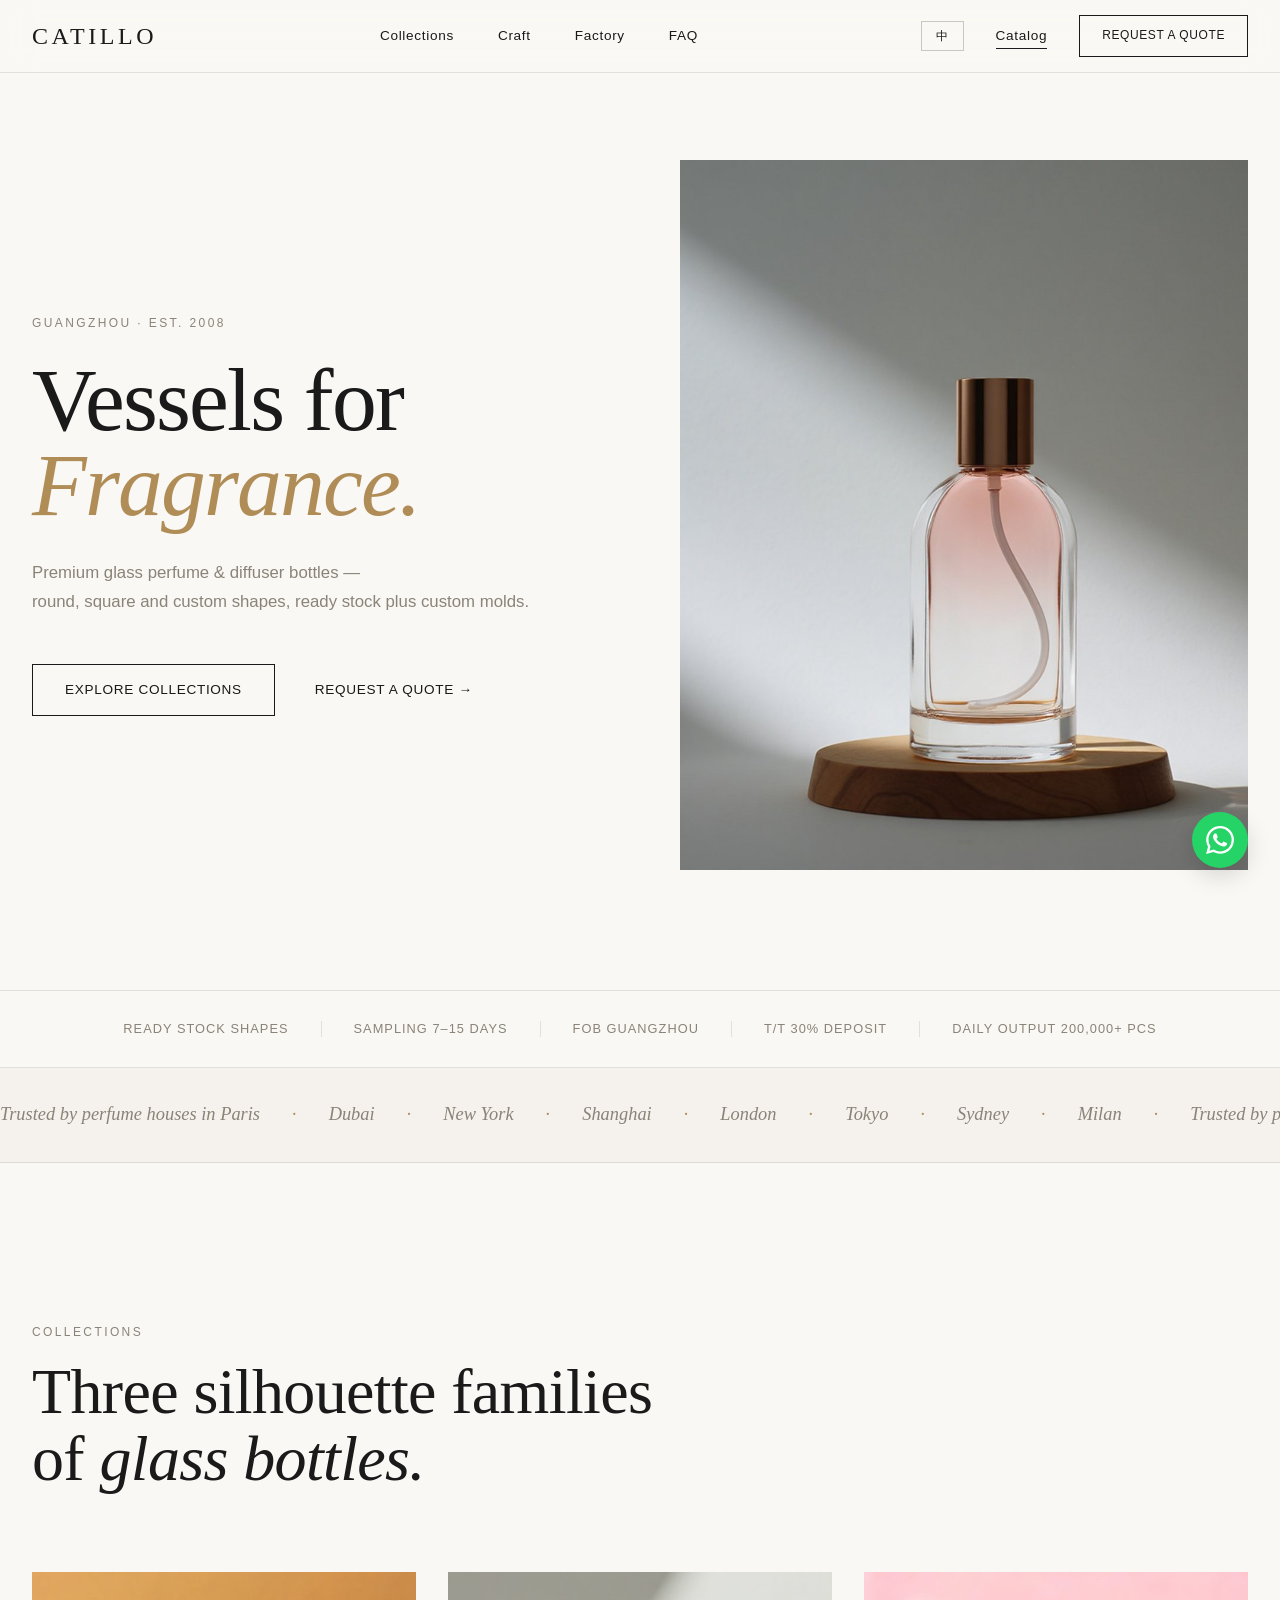
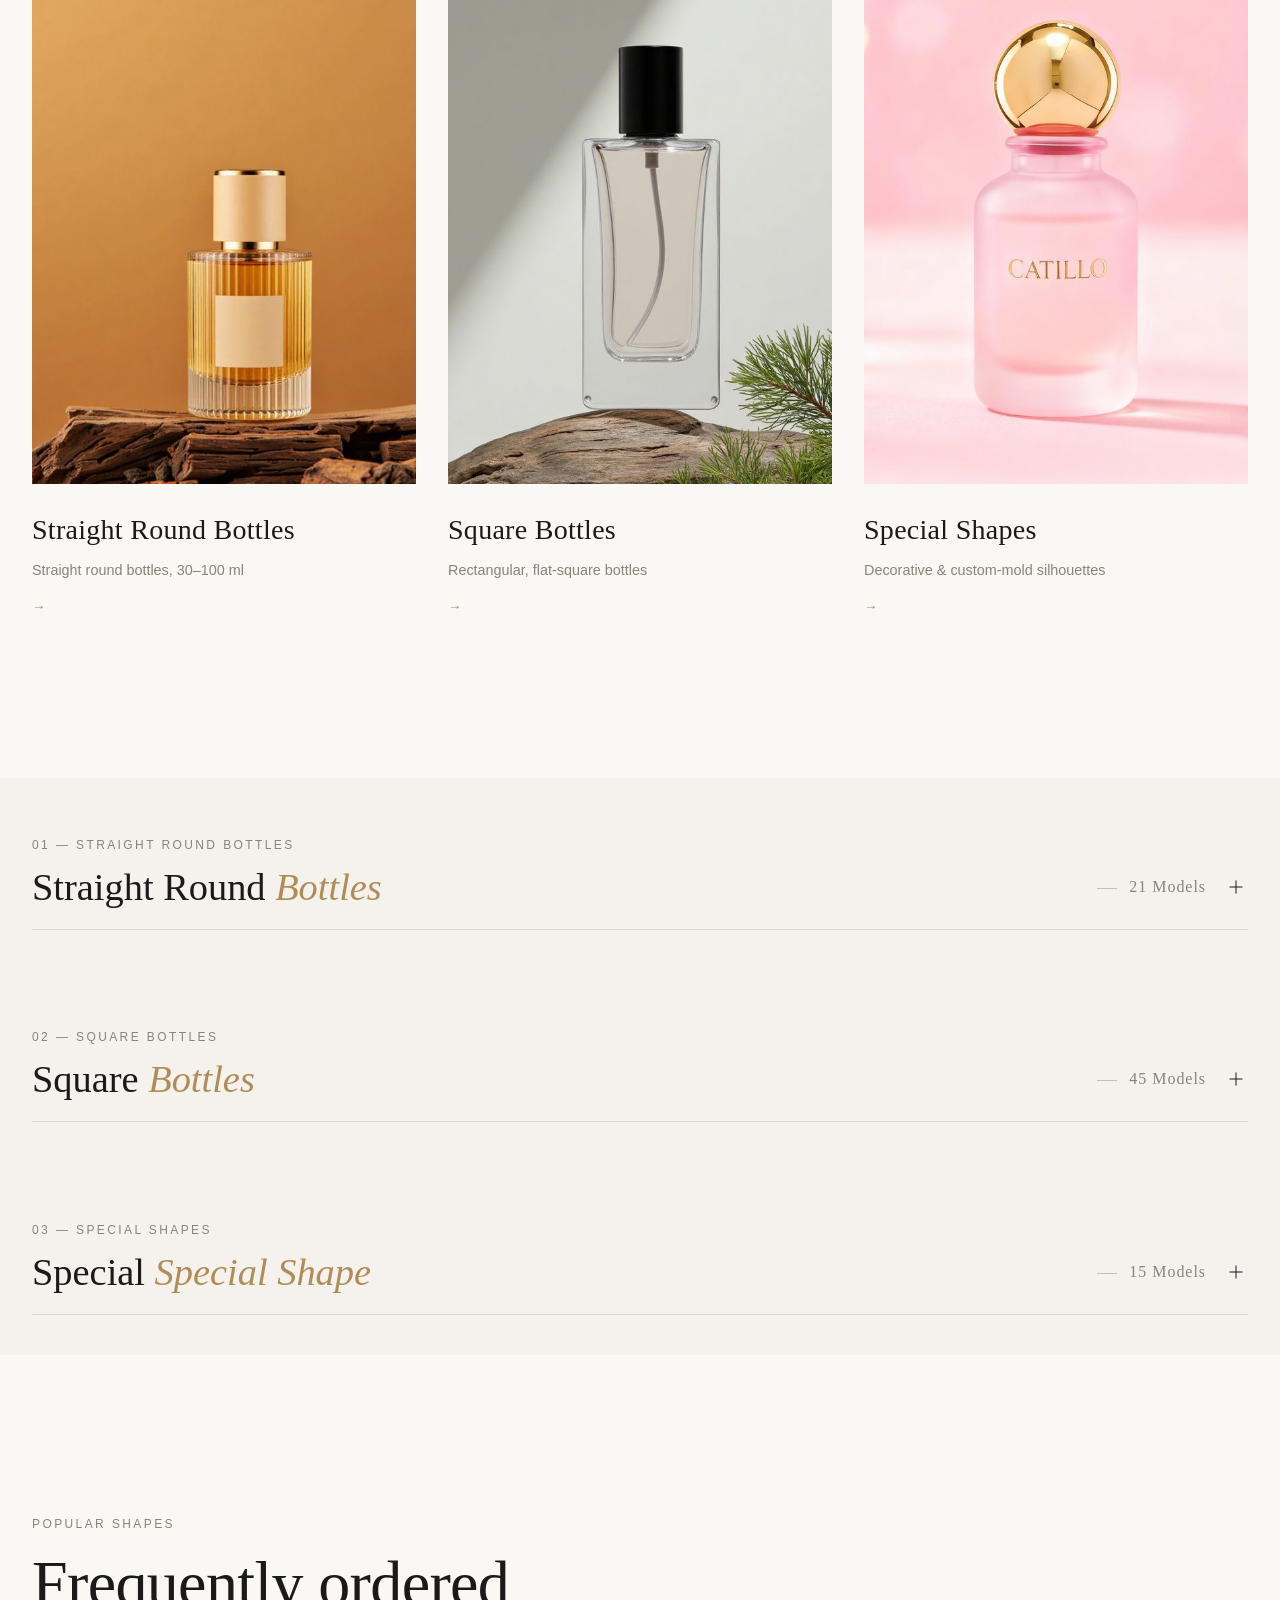
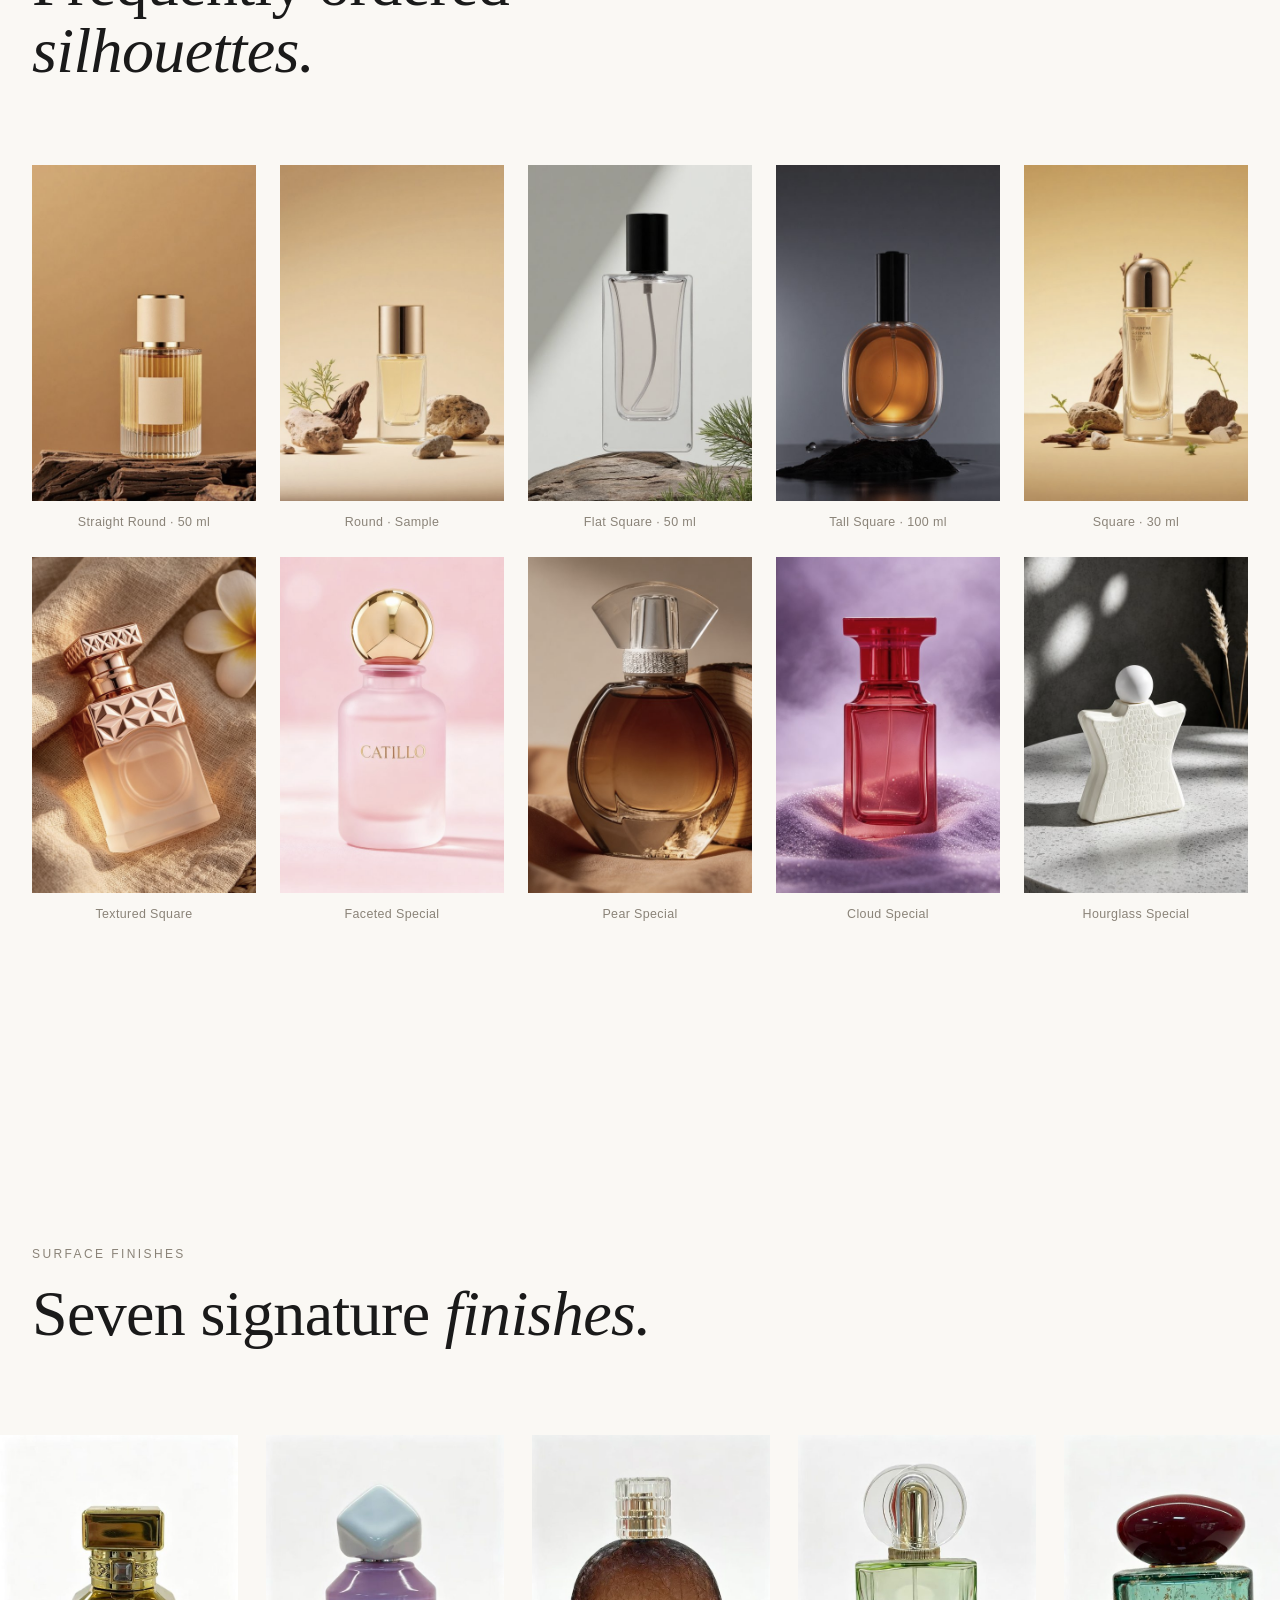
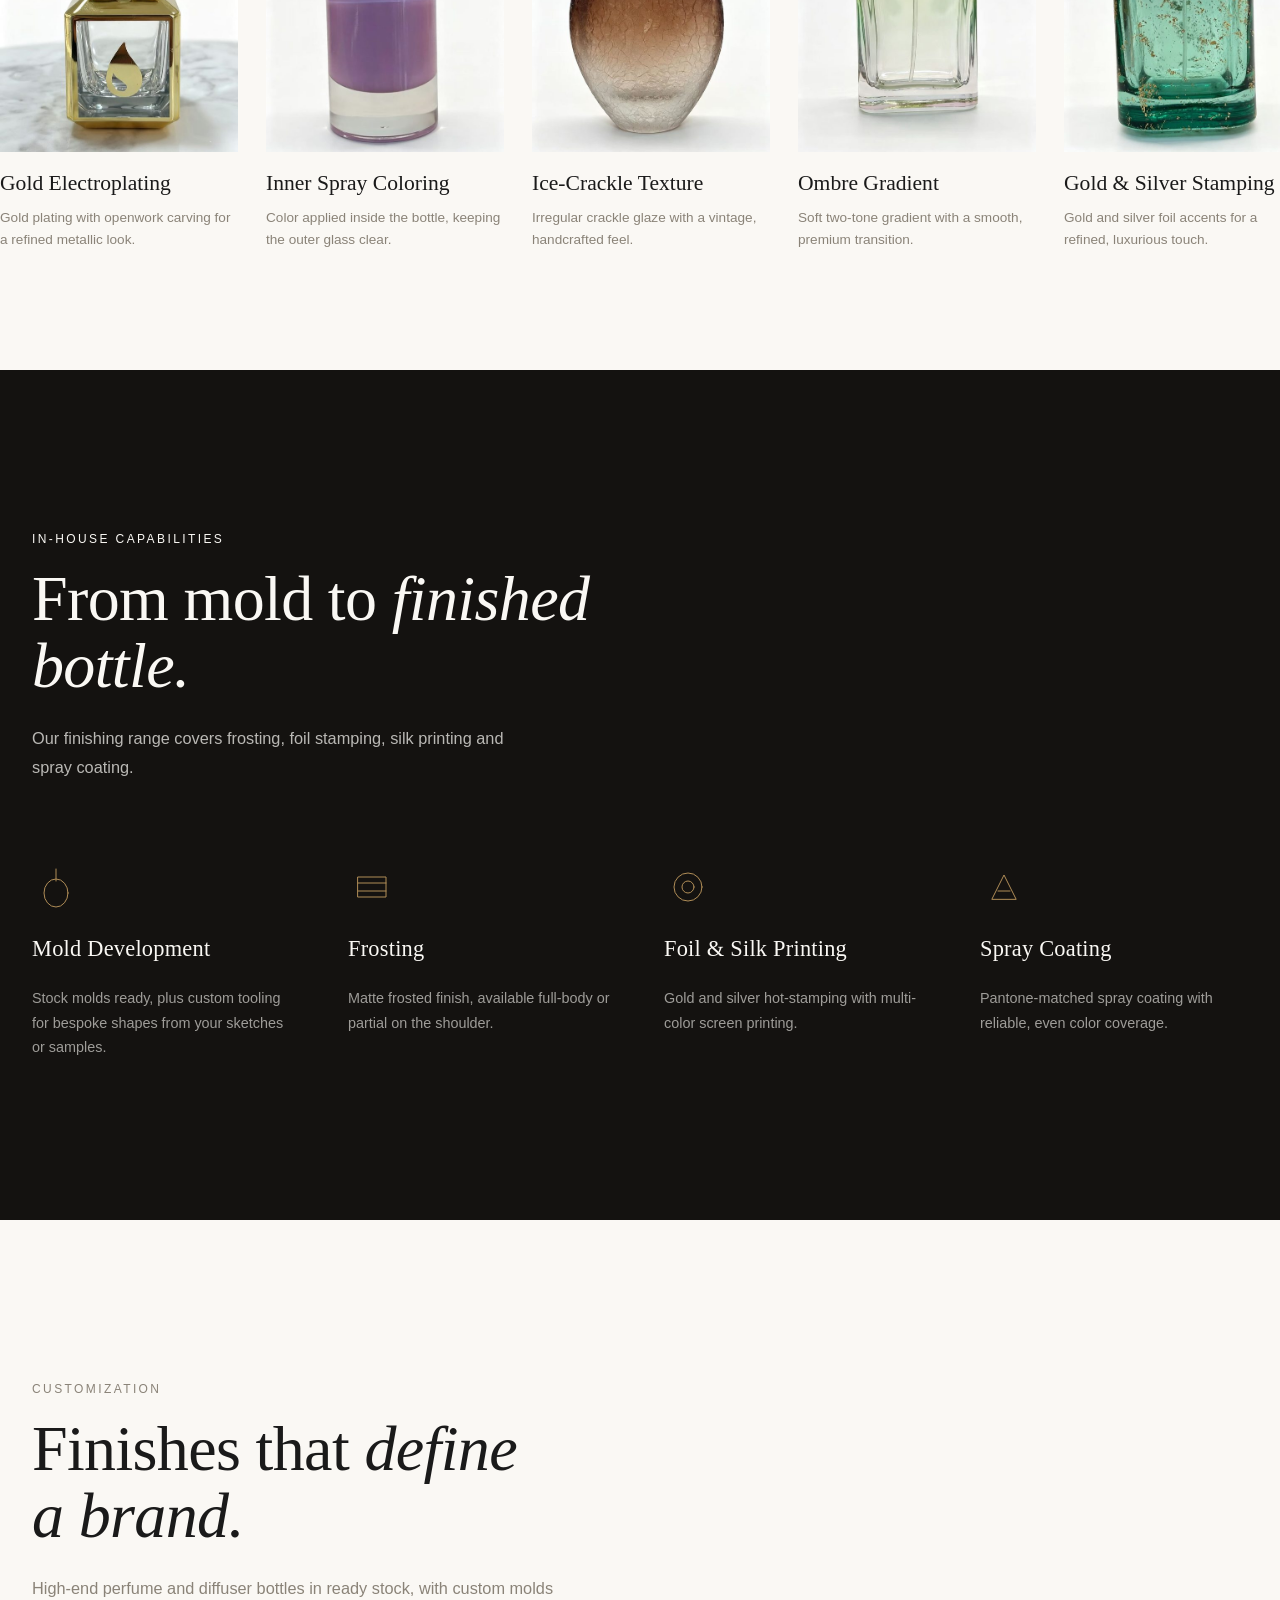
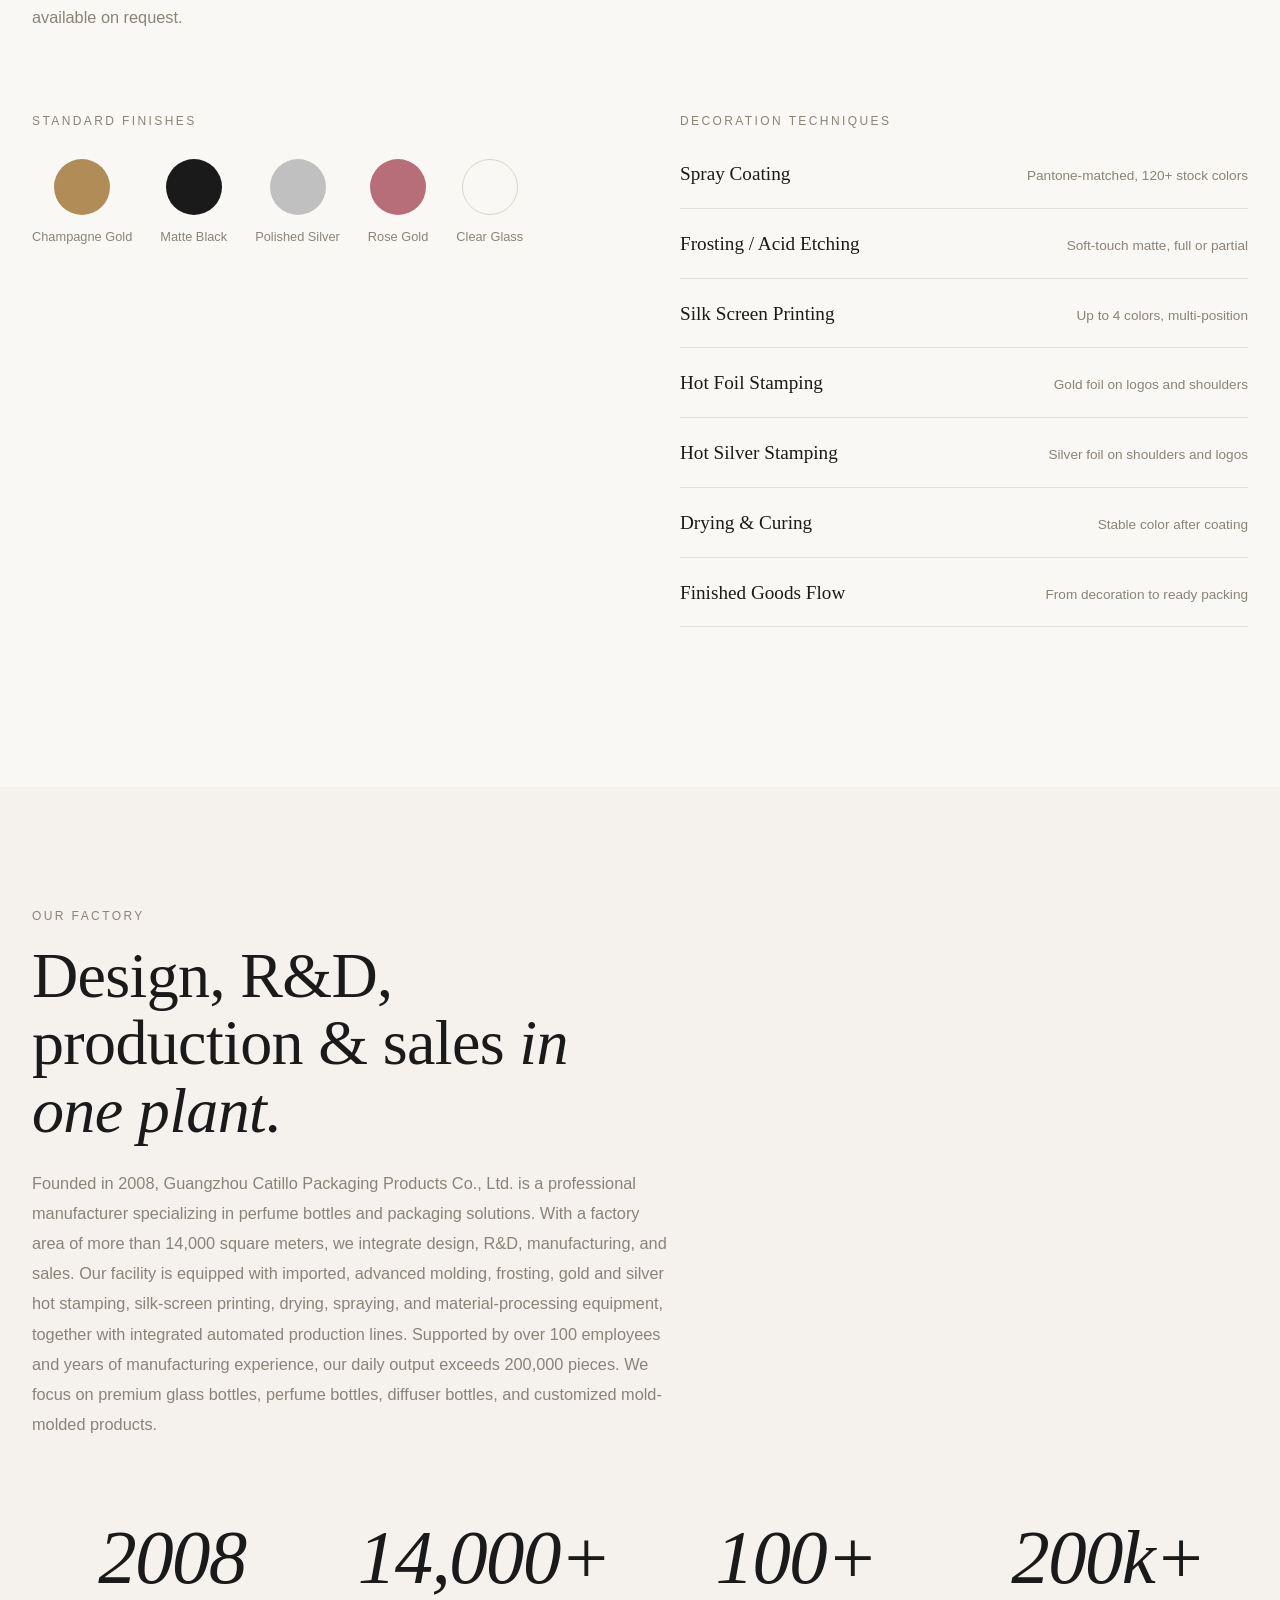
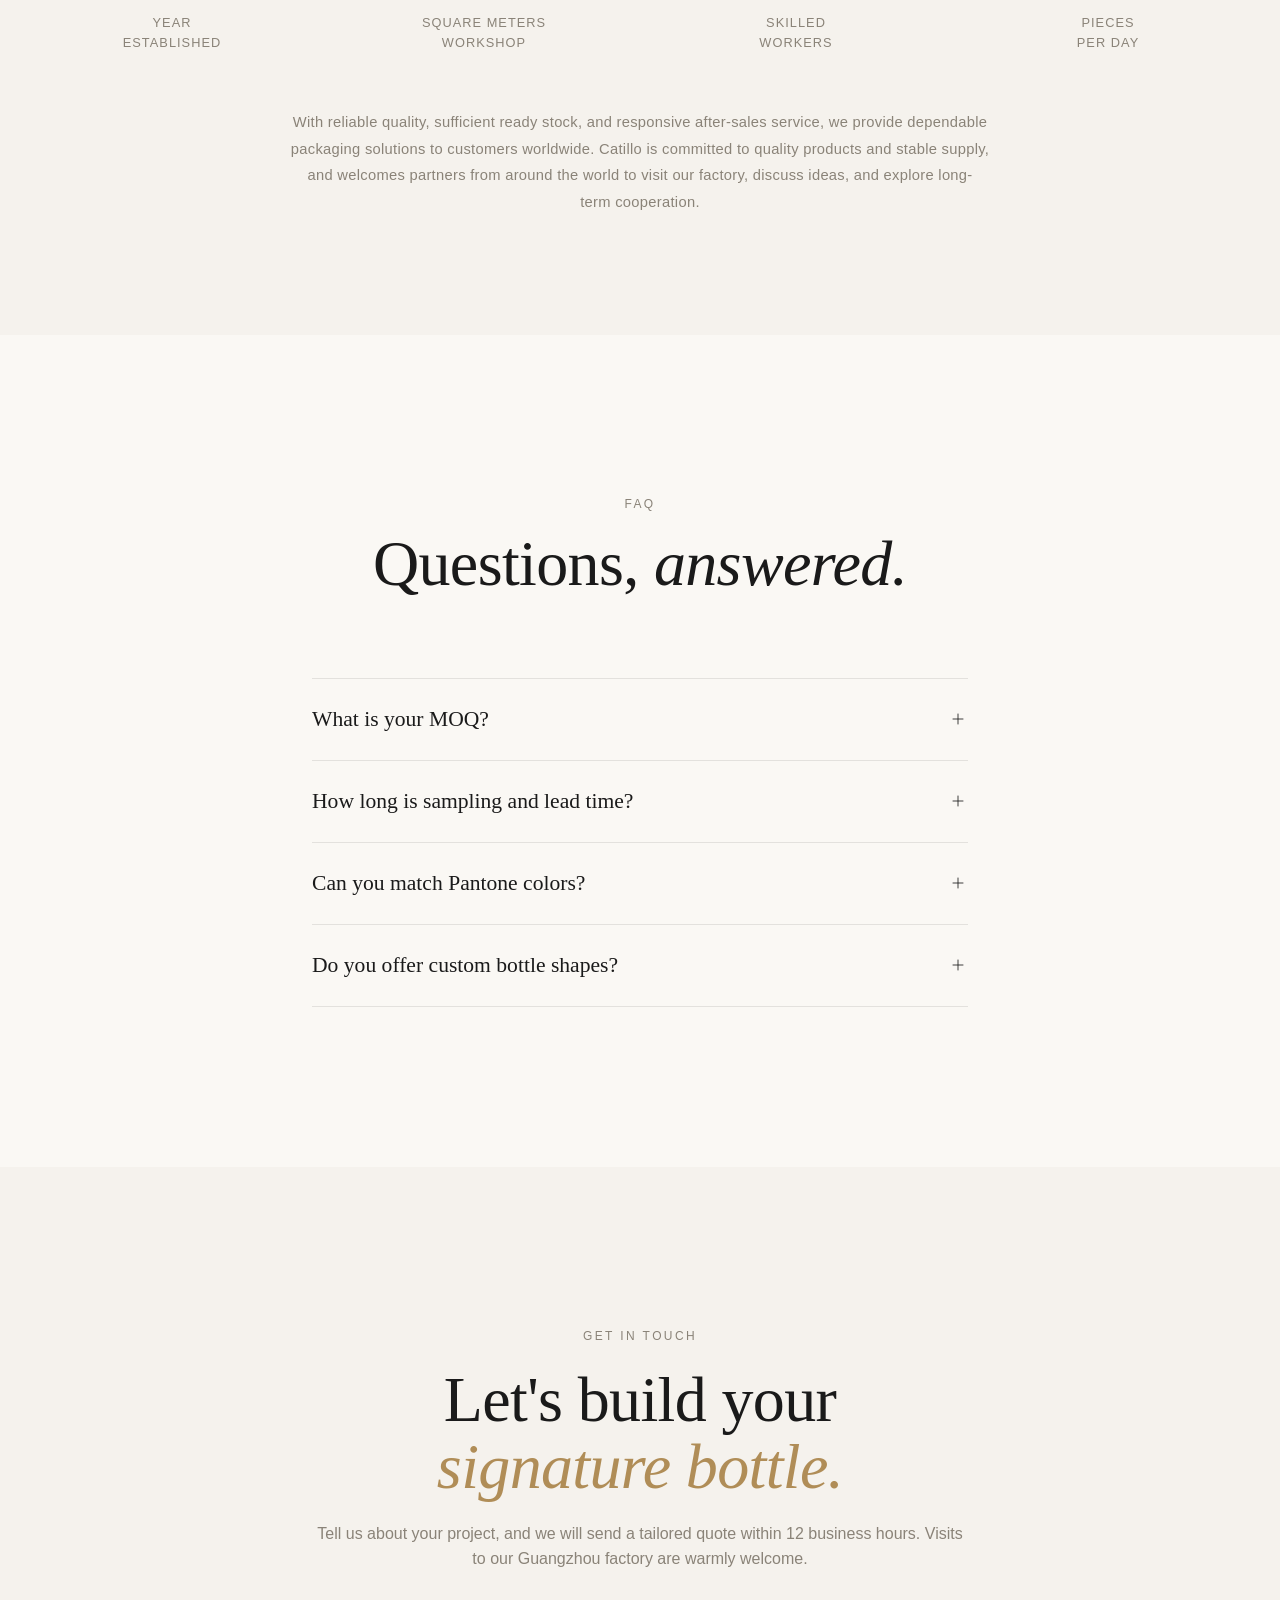
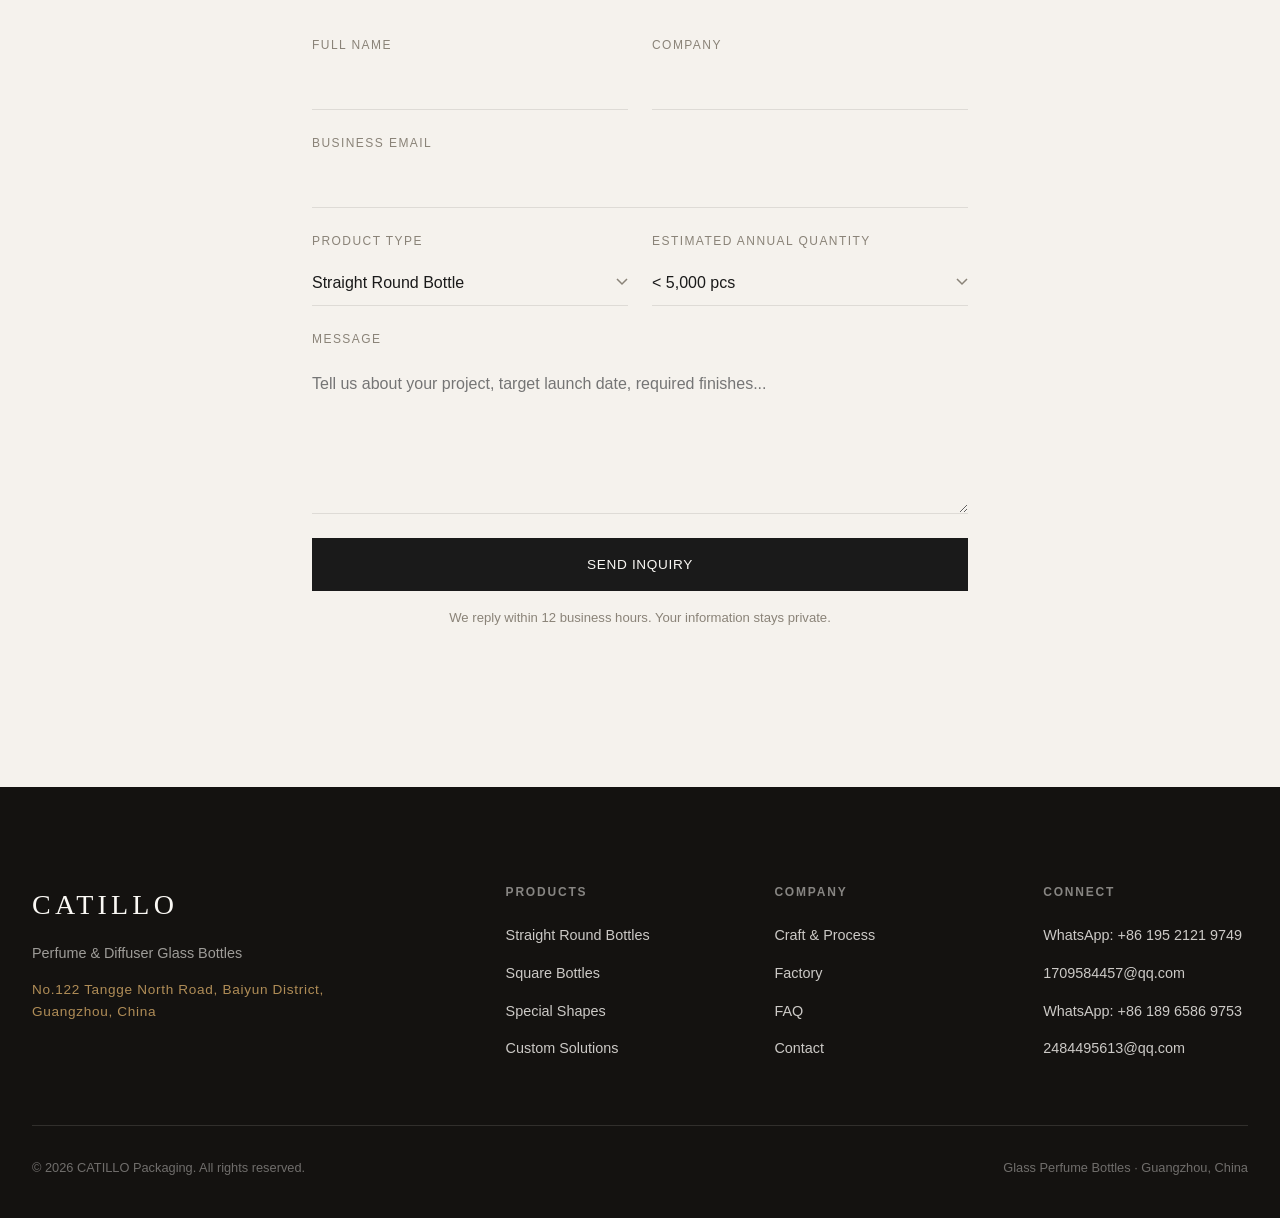
==== commit 90838a9a: "产品图按瓶型归类调整12张；公司介绍补充进口设备与自动化流水线表述" ====
--- a/index.html
+++ b/index.html
@@ -125,7 +125,7 @@
       <div class="collections">
         <a href="#round" class="collection-card">
           <div class="collection-card__image">
-            <img src="images/round/image17.jpg" alt="Round cylinder perfume bottle" loading="lazy" />
+            <img src="images/round/image17.jpg" alt="Straight Round glass perfume bottle" loading="lazy" />
           </div>
           <div class="collection-card__meta">
             <h3 data-i18n="coll.r.name">Straight Round Bottles</h3>
@@ -136,10 +136,10 @@
 
         <a href="#square" class="collection-card">
           <div class="collection-card__image">
-            <img src="images/square/image25.jpg" alt="Square and rectangular perfume bottle" loading="lazy" />
+            <img src="images/square/image25.jpg" alt="Square glass perfume bottle" loading="lazy" />
           </div>
           <div class="collection-card__meta">
-            <h3 data-i18n="coll.s.name">Square &amp; Flat</h3>
+            <h3 data-i18n="coll.s.name">Square Bottles</h3>
             <p data-i18n="coll.s.desc">Rectangular, flat-square bottles</p>
             <span class="collection-card__arrow">→</span>
           </div>
@@ -216,16 +216,6 @@
 
         <article class="product-card">
           <div class="product-card__image">
-            <img loading="lazy" src="images/round/image33.jpg" alt="Straight Round glass perfume bottle" />
-          </div>
-          <div class="product-card__body">
-            <h3 class="product-card__name"><em>Straight Round Bottle</em></h3>
-            <p class="product-card__spec">30 / 50 / 100 ml · 15 mm crimp neck</p>
-          </div>
-        </article>
-
-        <article class="product-card">
-          <div class="product-card__image">
             <img loading="lazy" src="images/round/image40.jpg" alt="Straight Round glass perfume bottle" />
           </div>
           <div class="product-card__body">
@@ -256,16 +246,6 @@
 
         <article class="product-card">
           <div class="product-card__image">
-            <img loading="lazy" src="images/round/image48.jpg" alt="Straight Round glass perfume bottle" />
-          </div>
-          <div class="product-card__body">
-            <h3 class="product-card__name"><em>Straight Round Bottle</em></h3>
-            <p class="product-card__spec">30 / 50 / 100 ml · 15 mm crimp neck</p>
-          </div>
-        </article>
-
-        <article class="product-card">
-          <div class="product-card__image">
             <img loading="lazy" src="images/round/image54.jpg" alt="Straight Round glass perfume bottle" />
           </div>
           <div class="product-card__body">
@@ -286,16 +266,6 @@
 
         <article class="product-card">
           <div class="product-card__image">
-            <img loading="lazy" src="images/round/image67.jpg" alt="Straight Round glass perfume bottle" />
-          </div>
-          <div class="product-card__body">
-            <h3 class="product-card__name"><em>Straight Round Bottle</em></h3>
-            <p class="product-card__spec">30 / 50 / 100 ml · 15 mm crimp neck</p>
-          </div>
-        </article>
-
-        <article class="product-card">
-          <div class="product-card__image">
             <img loading="lazy" src="images/round/image72.jpg" alt="Straight Round glass perfume bottle" />
           </div>
           <div class="product-card__body">
@@ -356,17 +326,57 @@
 
         <article class="product-card">
           <div class="product-card__image">
-            <img loading="lazy" src="images/round/image41.jpg" alt="Straight Round glass perfume bottle" />
-          </div>
-          <div class="product-card__body">
-            <h3 class="product-card__name"><em>Straight Round Bottle</em></h3>
-            <p class="product-card__spec">30 / 50 / 100 ml · 15 mm crimp neck</p>
-          </div>
-        </article>
-
-        <article class="product-card">
-          <div class="product-card__image">
             <img loading="lazy" src="images/round/image109.jpg" alt="Straight Round glass perfume bottle" />
+          </div>
+          <div class="product-card__body">
+            <h3 class="product-card__name"><em>Straight Round Bottle</em></h3>
+            <p class="product-card__spec">30 / 50 / 100 ml · 15 mm crimp neck</p>
+          </div>
+        </article>
+
+        <article class="product-card">
+          <div class="product-card__image">
+            <img loading="lazy" src="images/round/image34.jpg" alt="Straight Round glass perfume bottle" />
+          </div>
+          <div class="product-card__body">
+            <h3 class="product-card__name"><em>Straight Round Bottle</em></h3>
+            <p class="product-card__spec">30 / 50 / 100 ml · 15 mm crimp neck</p>
+          </div>
+        </article>
+
+        <article class="product-card">
+          <div class="product-card__image">
+            <img loading="lazy" src="images/round/image60.jpg" alt="Straight Round glass perfume bottle" />
+          </div>
+          <div class="product-card__body">
+            <h3 class="product-card__name"><em>Straight Round Bottle</em></h3>
+            <p class="product-card__spec">30 / 50 / 100 ml · 15 mm crimp neck</p>
+          </div>
+        </article>
+
+        <article class="product-card">
+          <div class="product-card__image">
+            <img loading="lazy" src="images/round/image65.jpg" alt="Straight Round glass perfume bottle" />
+          </div>
+          <div class="product-card__body">
+            <h3 class="product-card__name"><em>Straight Round Bottle</em></h3>
+            <p class="product-card__spec">30 / 50 / 100 ml · 15 mm crimp neck</p>
+          </div>
+        </article>
+
+        <article class="product-card">
+          <div class="product-card__image">
+            <img loading="lazy" src="images/round/image66.jpg" alt="Straight Round glass perfume bottle" />
+          </div>
+          <div class="product-card__body">
+            <h3 class="product-card__name"><em>Straight Round Bottle</em></h3>
+            <p class="product-card__spec">30 / 50 / 100 ml · 15 mm crimp neck</p>
+          </div>
+        </article>
+
+        <article class="product-card">
+          <div class="product-card__image">
+            <img loading="lazy" src="images/round/image52.jpg" alt="Straight Round glass perfume bottle" />
           </div>
           <div class="product-card__body">
             <h3 class="product-card__name"><em>Straight Round Bottle</em></h3>
@@ -382,7 +392,7 @@
     <div class="container">
 <button type="button" class="cat-head cat-toggle" aria-expanded="false" aria-controls="square-grid">
         <span class="cat-head__text">
-          <p class="eyebrow" data-i18n="cat.s.eyebrow">02 — Square &amp; Flat</p>
+          <p class="eyebrow" data-i18n="cat.s.eyebrow">02 — Square Bottles</p>
           <h2 class="cat-title" data-i18n-html="cat.s.titleHtml">Square <em>Square Bottle</em></h2>
         </span>
         <span class="cat-head__meta">
@@ -463,16 +473,6 @@
 
         <article class="product-card">
           <div class="product-card__image">
-            <img loading="lazy" src="images/square/image34.jpg" alt="Square glass perfume bottle" />
-          </div>
-          <div class="product-card__body">
-            <h3 class="product-card__name"><em>Square Bottle</em></h3>
-            <p class="product-card__spec">30 / 50 / 100 ml · 15–18 mm neck</p>
-          </div>
-        </article>
-
-        <article class="product-card">
-          <div class="product-card__image">
             <img loading="lazy" src="images/square/image36.jpg" alt="Square glass perfume bottle" />
           </div>
           <div class="product-card__body">
@@ -583,16 +583,6 @@
 
         <article class="product-card">
           <div class="product-card__image">
-            <img loading="lazy" src="images/square/image60.jpg" alt="Square glass perfume bottle" />
-          </div>
-          <div class="product-card__body">
-            <h3 class="product-card__name"><em>Square Bottle</em></h3>
-            <p class="product-card__spec">30 / 50 / 100 ml · 15–18 mm neck</p>
-          </div>
-        </article>
-
-        <article class="product-card">
-          <div class="product-card__image">
             <img loading="lazy" src="images/square/image61.jpg" alt="Square glass perfume bottle" />
           </div>
           <div class="product-card__body">
@@ -603,26 +593,6 @@
 
         <article class="product-card">
           <div class="product-card__image">
-            <img loading="lazy" src="images/square/image65.jpg" alt="Square glass perfume bottle" />
-          </div>
-          <div class="product-card__body">
-            <h3 class="product-card__name"><em>Square Bottle</em></h3>
-            <p class="product-card__spec">30 / 50 / 100 ml · 15–18 mm neck</p>
-          </div>
-        </article>
-
-        <article class="product-card">
-          <div class="product-card__image">
-            <img loading="lazy" src="images/square/image66.jpg" alt="Square glass perfume bottle" />
-          </div>
-          <div class="product-card__body">
-            <h3 class="product-card__name"><em>Square Bottle</em></h3>
-            <p class="product-card__spec">30 / 50 / 100 ml · 15–18 mm neck</p>
-          </div>
-        </article>
-
-        <article class="product-card">
-          <div class="product-card__image">
             <img loading="lazy" src="images/square/image68.jpg" alt="Square glass perfume bottle" />
           </div>
           <div class="product-card__body">
@@ -804,6 +774,76 @@
         <article class="product-card">
           <div class="product-card__image">
             <img loading="lazy" src="images/square/image119.jpg" alt="Square glass perfume bottle" />
+          </div>
+          <div class="product-card__body">
+            <h3 class="product-card__name"><em>Square Bottle</em></h3>
+            <p class="product-card__spec">30 / 50 / 100 ml · 15–18 mm neck</p>
+          </div>
+        </article>
+
+        <article class="product-card">
+          <div class="product-card__image">
+            <img loading="lazy" src="images/square/image33.jpg" alt="Square glass perfume bottle" />
+          </div>
+          <div class="product-card__body">
+            <h3 class="product-card__name"><em>Square Bottle</em></h3>
+            <p class="product-card__spec">30 / 50 / 100 ml · 15–18 mm neck</p>
+          </div>
+        </article>
+
+        <article class="product-card">
+          <div class="product-card__image">
+            <img loading="lazy" src="images/square/image48.jpg" alt="Square glass perfume bottle" />
+          </div>
+          <div class="product-card__body">
+            <h3 class="product-card__name"><em>Square Bottle</em></h3>
+            <p class="product-card__spec">30 / 50 / 100 ml · 15–18 mm neck</p>
+          </div>
+        </article>
+
+        <article class="product-card">
+          <div class="product-card__image">
+            <img loading="lazy" src="images/square/image67.jpg" alt="Square glass perfume bottle" />
+          </div>
+          <div class="product-card__body">
+            <h3 class="product-card__name"><em>Square Bottle</em></h3>
+            <p class="product-card__spec">30 / 50 / 100 ml · 15–18 mm neck</p>
+          </div>
+        </article>
+
+        <article class="product-card">
+          <div class="product-card__image">
+            <img loading="lazy" src="images/square/image41.jpg" alt="Square glass perfume bottle" />
+          </div>
+          <div class="product-card__body">
+            <h3 class="product-card__name"><em>Square Bottle</em></h3>
+            <p class="product-card__spec">30 / 50 / 100 ml · 15–18 mm neck</p>
+          </div>
+        </article>
+
+        <article class="product-card">
+          <div class="product-card__image">
+            <img loading="lazy" src="images/square/image95.jpg" alt="Square glass perfume bottle" />
+          </div>
+          <div class="product-card__body">
+            <h3 class="product-card__name"><em>Square Bottle</em></h3>
+            <p class="product-card__spec">30 / 50 / 100 ml · 15–18 mm neck</p>
+          </div>
+        </article>
+
+        <article class="product-card">
+          <div class="product-card__image">
+            <img loading="lazy" src="images/square/image121.jpg" alt="Square glass perfume bottle" />
+          </div>
+          <div class="product-card__body">
+            <h3 class="product-card__name"><em>Square Bottle</em></h3>
+            <p class="product-card__spec">30 / 50 / 100 ml · 15–18 mm neck</p>
+          </div>
+        </article>
+
+        <article class="product-card">
+          <div class="product-card__image">
+            <img loading="lazy" src="images/square/image122.jpg" alt="Square glass perfume bottle" />
           </div>
           <div class="product-card__body">
             <h3 class="product-card__name"><em>Square Bottle</em></h3>
@@ -840,7 +880,7 @@
 
         <article class="product-card">
           <div class="product-card__image">
-            <img loading="lazy" src="images/special/image52.jpg" alt="Special Shape glass perfume bottle" />
+            <img loading="lazy" src="images/special/image69.jpg" alt="Special Shape glass perfume bottle" />
           </div>
           <div class="product-card__body">
             <h3 class="product-card__name"><em>Special Shape</em></h3>
@@ -850,7 +890,7 @@
 
         <article class="product-card">
           <div class="product-card__image">
-            <img loading="lazy" src="images/special/image69.jpg" alt="Special Shape glass perfume bottle" />
+            <img loading="lazy" src="images/special/image80.jpg" alt="Special Shape glass perfume bottle" />
           </div>
           <div class="product-card__body">
             <h3 class="product-card__name"><em>Special Shape</em></h3>
@@ -860,7 +900,7 @@
 
         <article class="product-card">
           <div class="product-card__image">
-            <img loading="lazy" src="images/special/image80.jpg" alt="Special Shape glass perfume bottle" />
+            <img loading="lazy" src="images/special/image81.jpg" alt="Special Shape glass perfume bottle" />
           </div>
           <div class="product-card__body">
             <h3 class="product-card__name"><em>Special Shape</em></h3>
@@ -870,7 +910,7 @@
 
         <article class="product-card">
           <div class="product-card__image">
-            <img loading="lazy" src="images/special/image81.jpg" alt="Special Shape glass perfume bottle" />
+            <img loading="lazy" src="images/special/image82.jpg" alt="Special Shape glass perfume bottle" />
           </div>
           <div class="product-card__body">
             <h3 class="product-card__name"><em>Special Shape</em></h3>
@@ -880,7 +920,7 @@
 
         <article class="product-card">
           <div class="product-card__image">
-            <img loading="lazy" src="images/special/image82.jpg" alt="Special Shape glass perfume bottle" />
+            <img loading="lazy" src="images/special/image83.jpg" alt="Special Shape glass perfume bottle" />
           </div>
           <div class="product-card__body">
             <h3 class="product-card__name"><em>Special Shape</em></h3>
@@ -890,7 +930,7 @@
 
         <article class="product-card">
           <div class="product-card__image">
-            <img loading="lazy" src="images/special/image83.jpg" alt="Special Shape glass perfume bottle" />
+            <img loading="lazy" src="images/special/image84.jpg" alt="Special Shape glass perfume bottle" />
           </div>
           <div class="product-card__body">
             <h3 class="product-card__name"><em>Special Shape</em></h3>
@@ -900,7 +940,7 @@
 
         <article class="product-card">
           <div class="product-card__image">
-            <img loading="lazy" src="images/special/image84.jpg" alt="Special Shape glass perfume bottle" />
+            <img loading="lazy" src="images/special/image104.jpg" alt="Special Shape glass perfume bottle" />
           </div>
           <div class="product-card__body">
             <h3 class="product-card__name"><em>Special Shape</em></h3>
@@ -910,47 +950,7 @@
 
         <article class="product-card">
           <div class="product-card__image">
-            <img loading="lazy" src="images/special/image95.jpg" alt="Special Shape glass perfume bottle" />
-          </div>
-          <div class="product-card__body">
-            <h3 class="product-card__name"><em>Special Shape</em></h3>
-            <p class="product-card__spec">Custom ml · Neck finish on request</p>
-          </div>
-        </article>
-
-        <article class="product-card">
-          <div class="product-card__image">
-            <img loading="lazy" src="images/special/image104.jpg" alt="Special Shape glass perfume bottle" />
-          </div>
-          <div class="product-card__body">
-            <h3 class="product-card__name"><em>Special Shape</em></h3>
-            <p class="product-card__spec">Custom ml · Neck finish on request</p>
-          </div>
-        </article>
-
-        <article class="product-card">
-          <div class="product-card__image">
             <img loading="lazy" src="images/special/image113.jpg" alt="Special Shape glass perfume bottle" />
-          </div>
-          <div class="product-card__body">
-            <h3 class="product-card__name"><em>Special Shape</em></h3>
-            <p class="product-card__spec">Custom ml · Neck finish on request</p>
-          </div>
-        </article>
-
-        <article class="product-card">
-          <div class="product-card__image">
-            <img loading="lazy" src="images/special/image121.jpg" alt="Special Shape glass perfume bottle" />
-          </div>
-          <div class="product-card__body">
-            <h3 class="product-card__name"><em>Special Shape</em></h3>
-            <p class="product-card__spec">Custom ml · Neck finish on request</p>
-          </div>
-        </article>
-
-        <article class="product-card">
-          <div class="product-card__image">
-            <img loading="lazy" src="images/special/image122.jpg" alt="Special Shape glass perfume bottle" />
           </div>
           <div class="product-card__body">
             <h3 class="product-card__name"><em>Special Shape</em></h3>
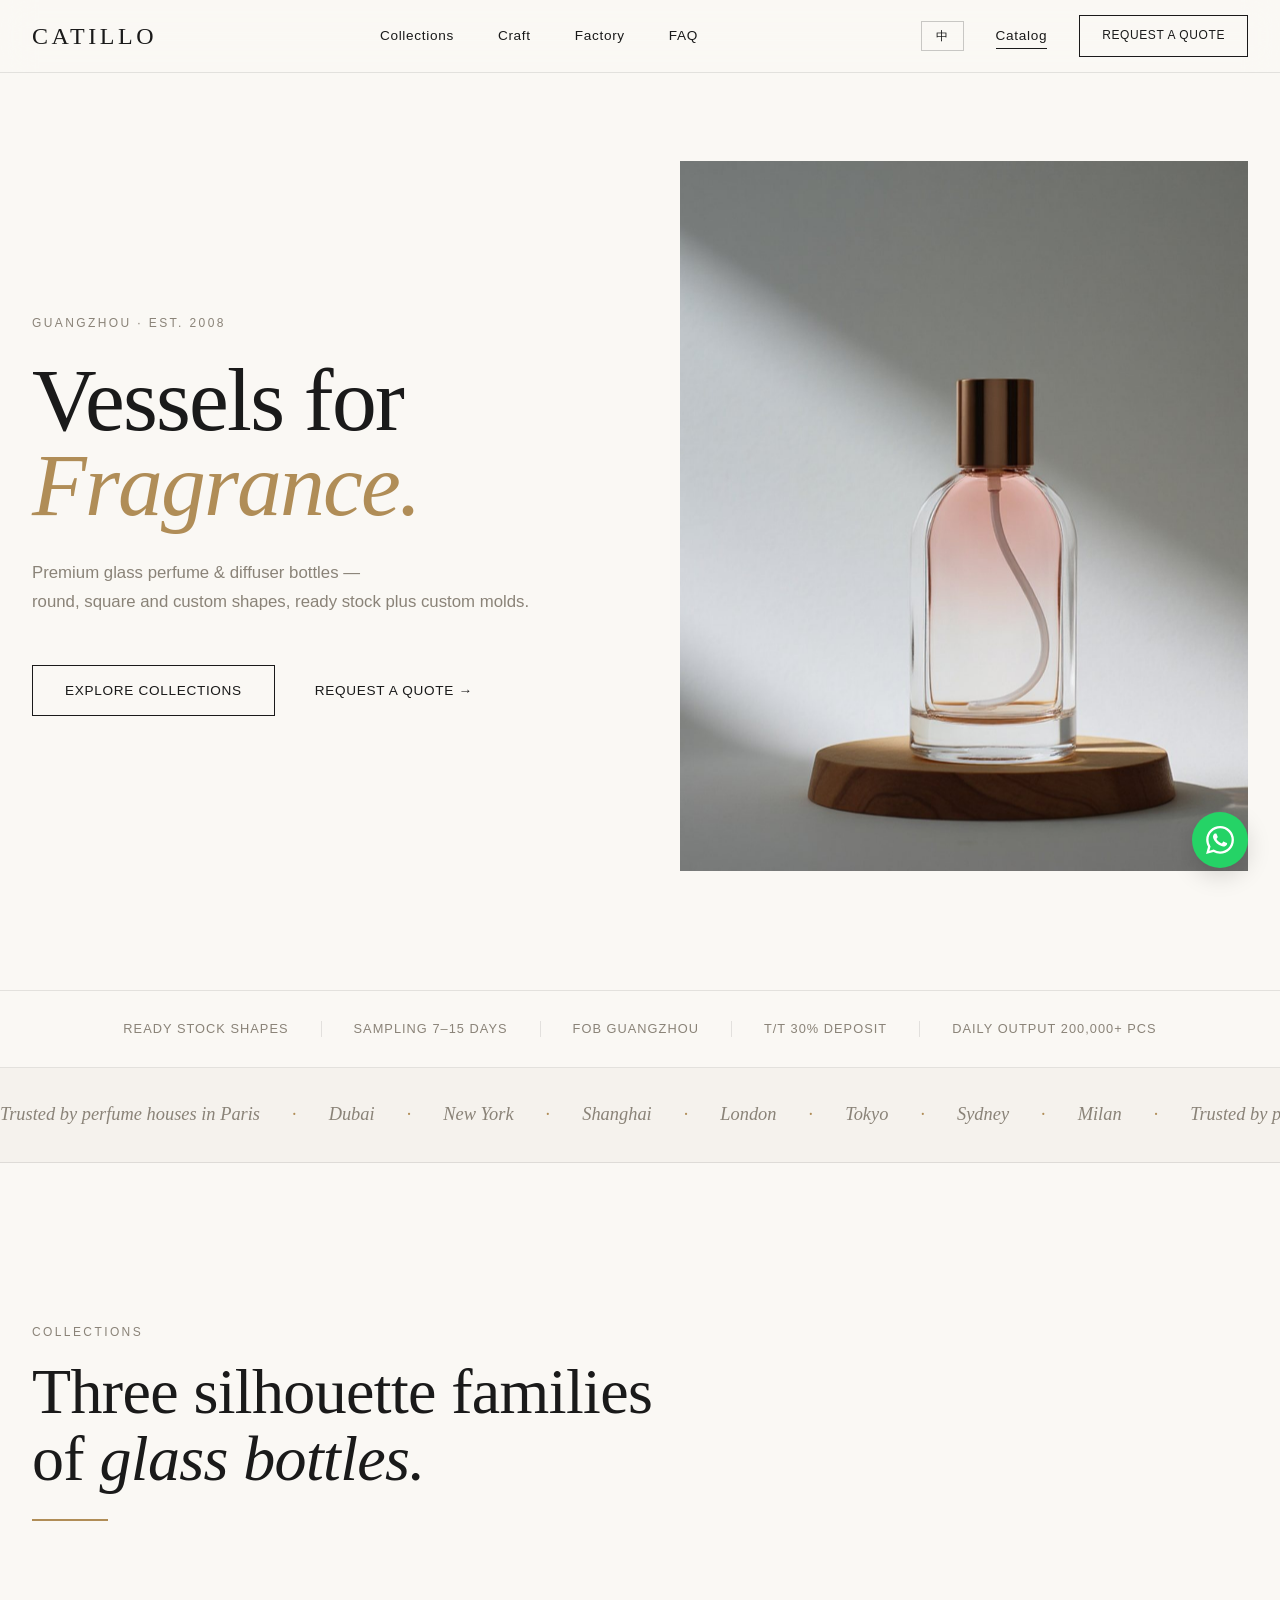
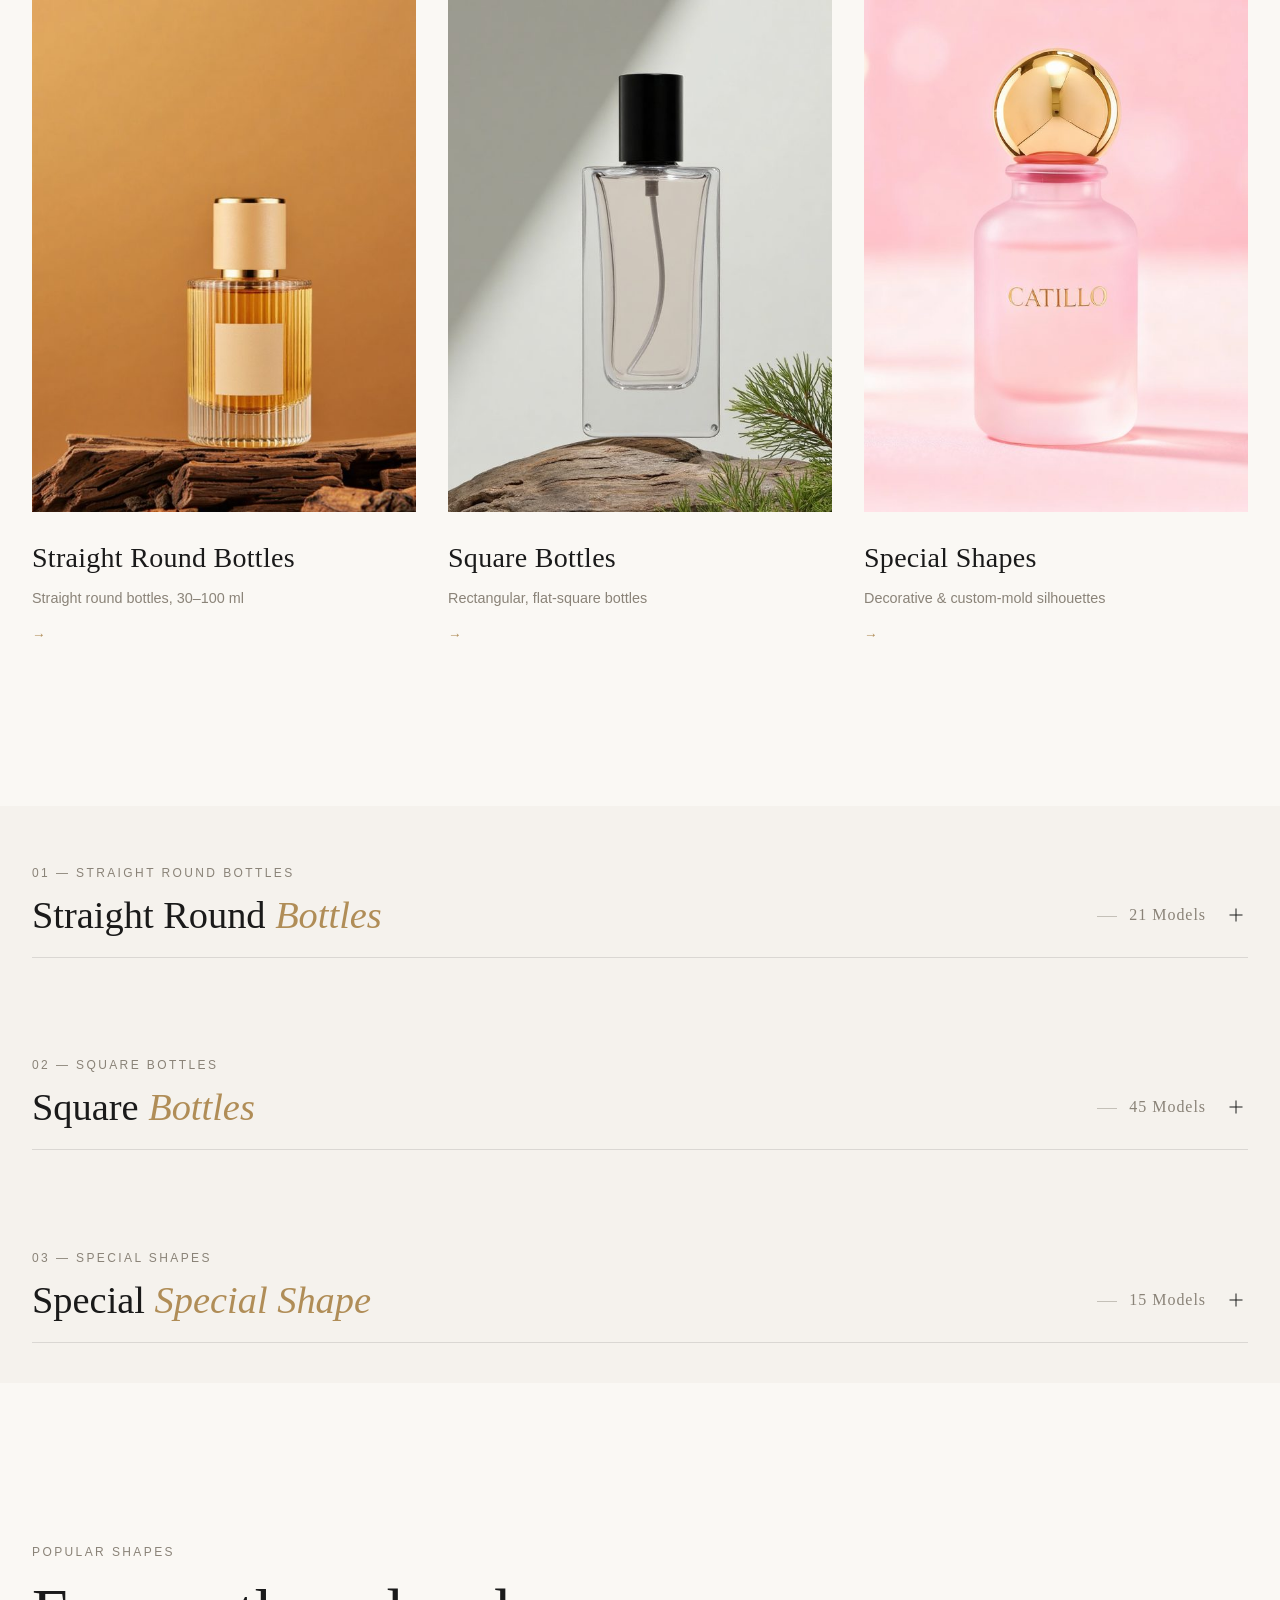
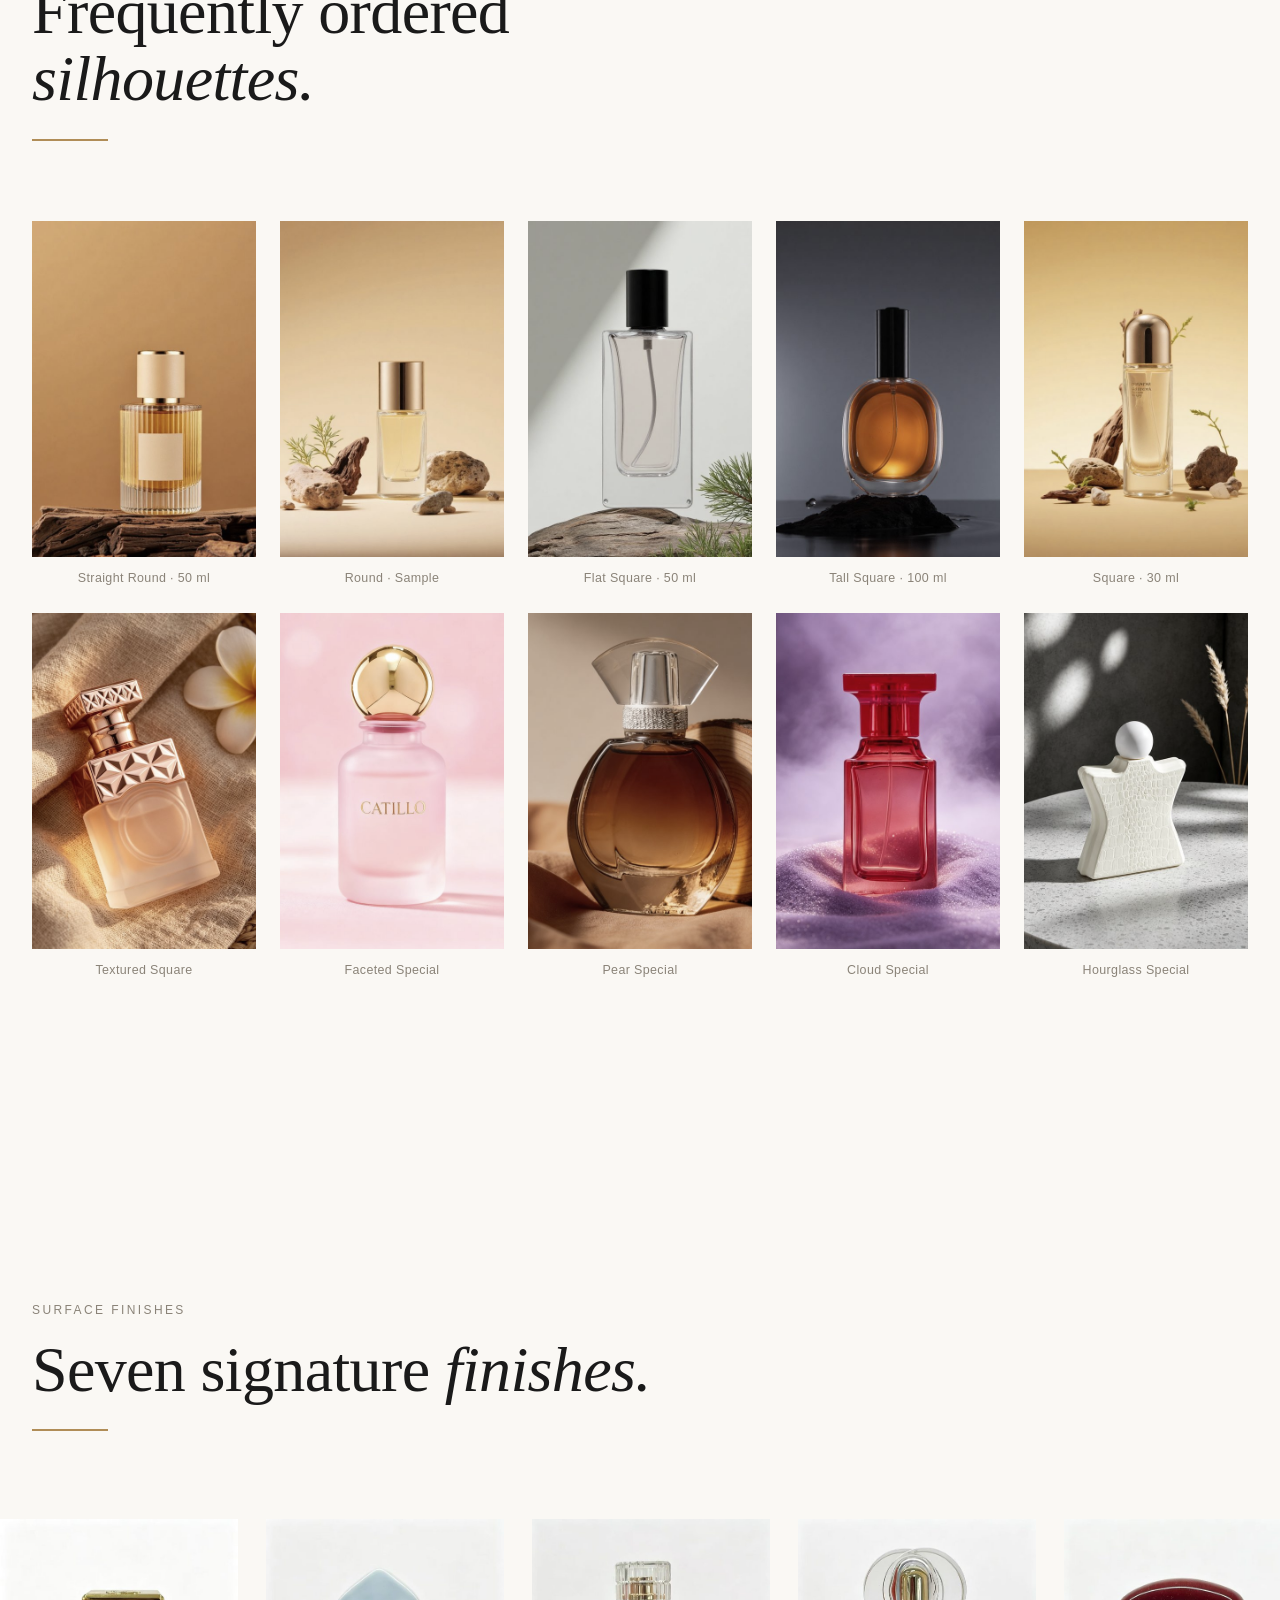
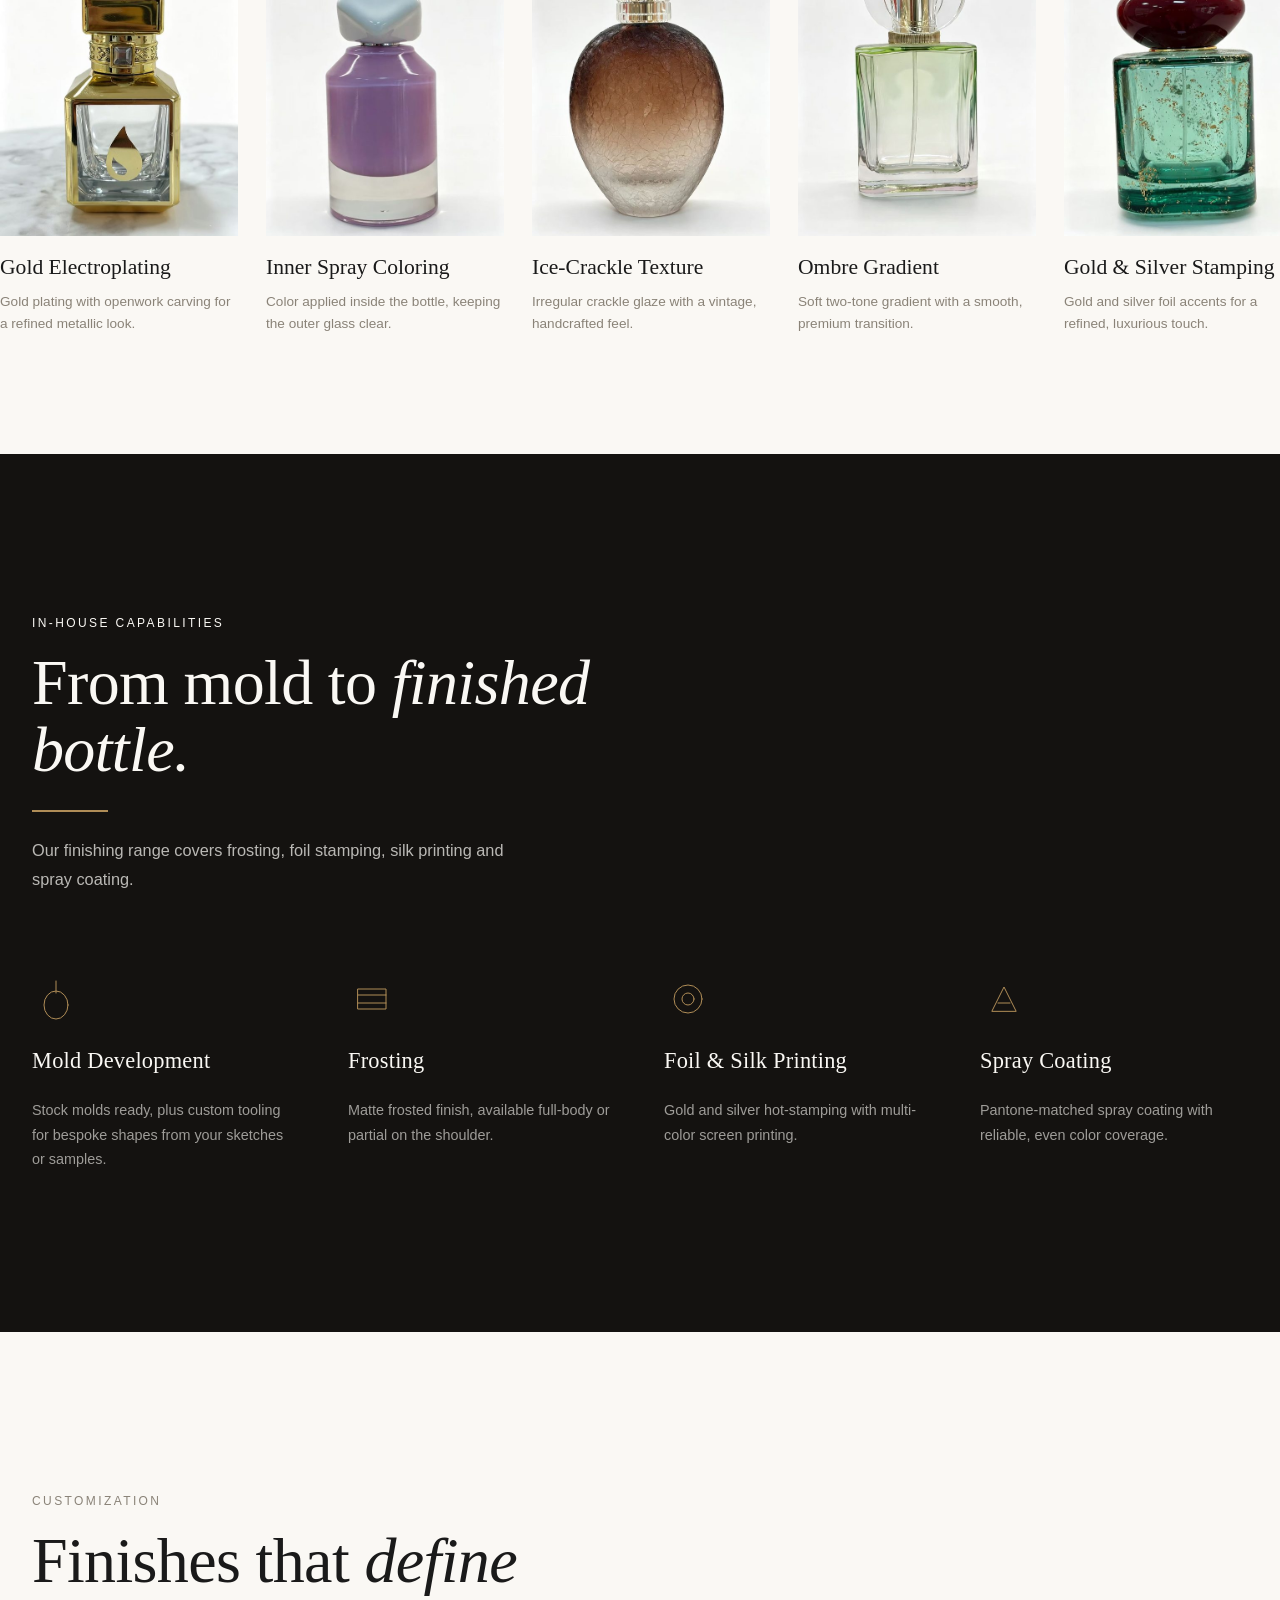
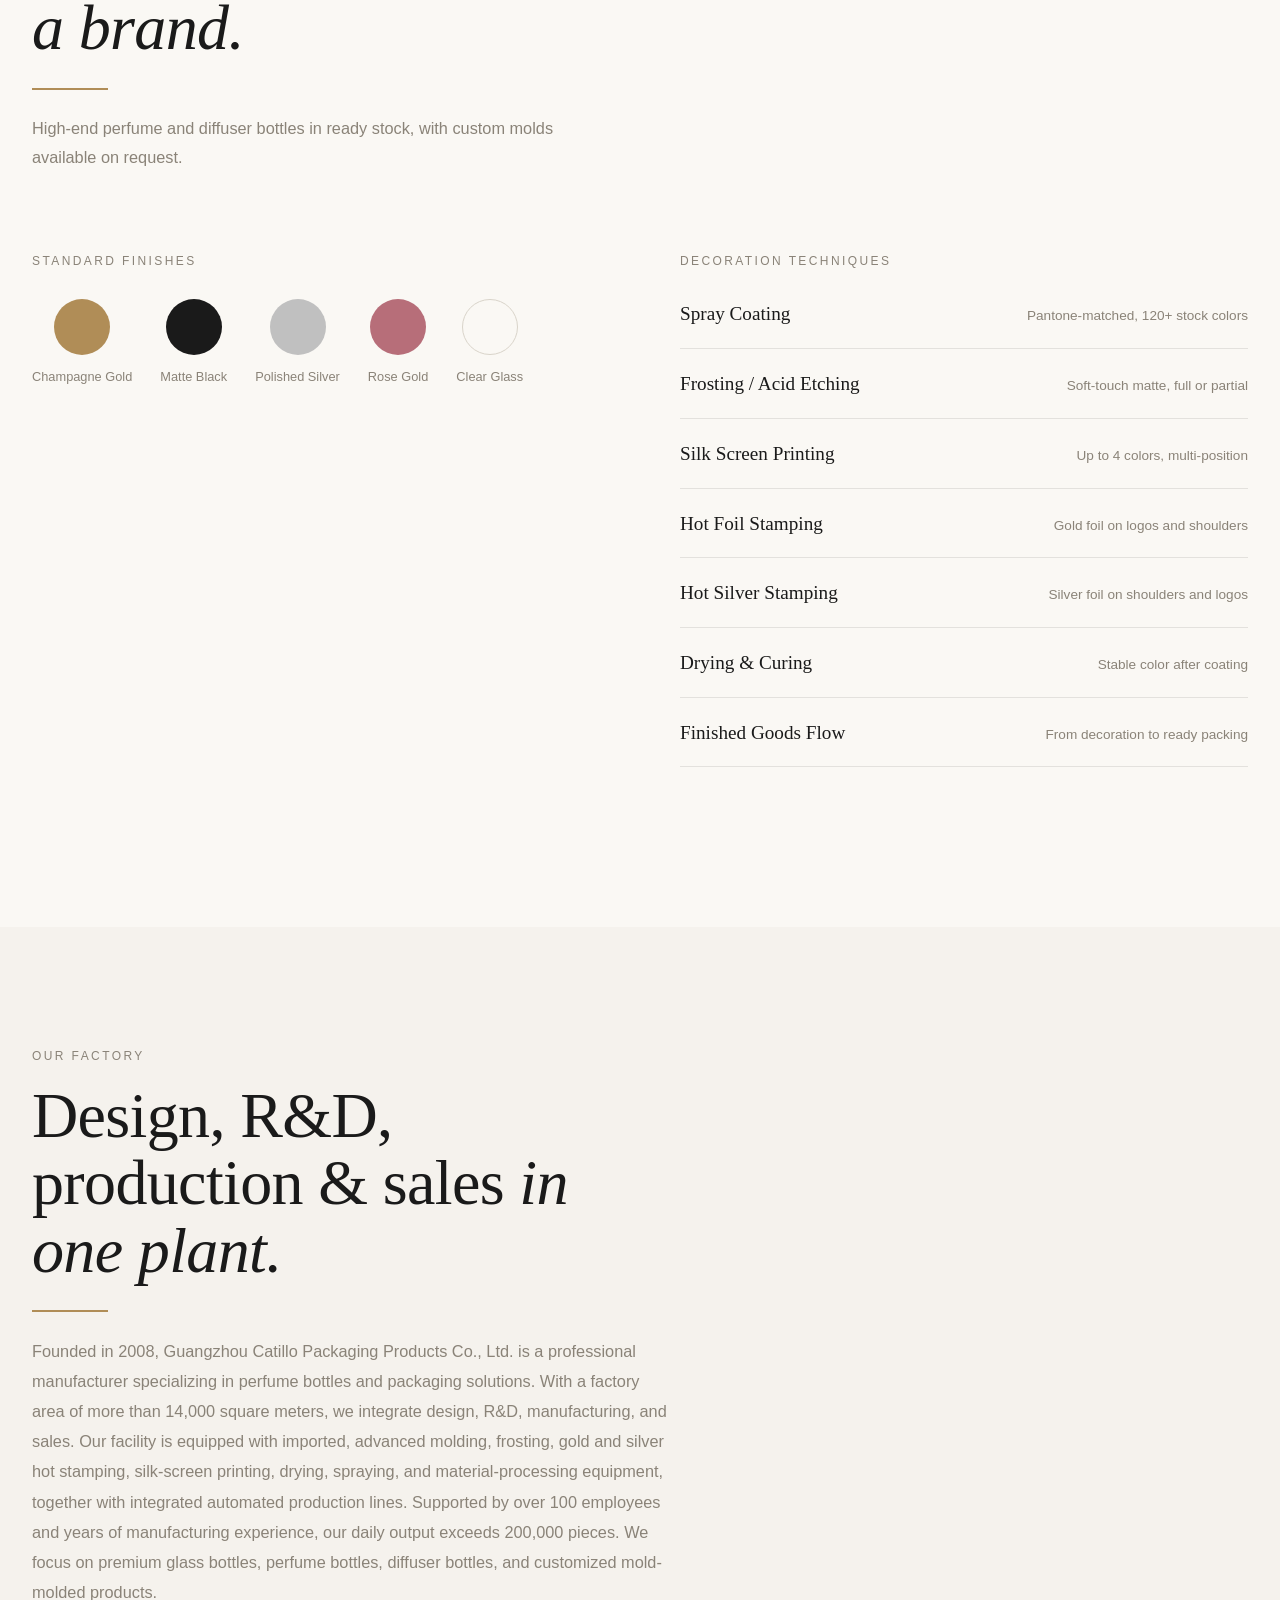
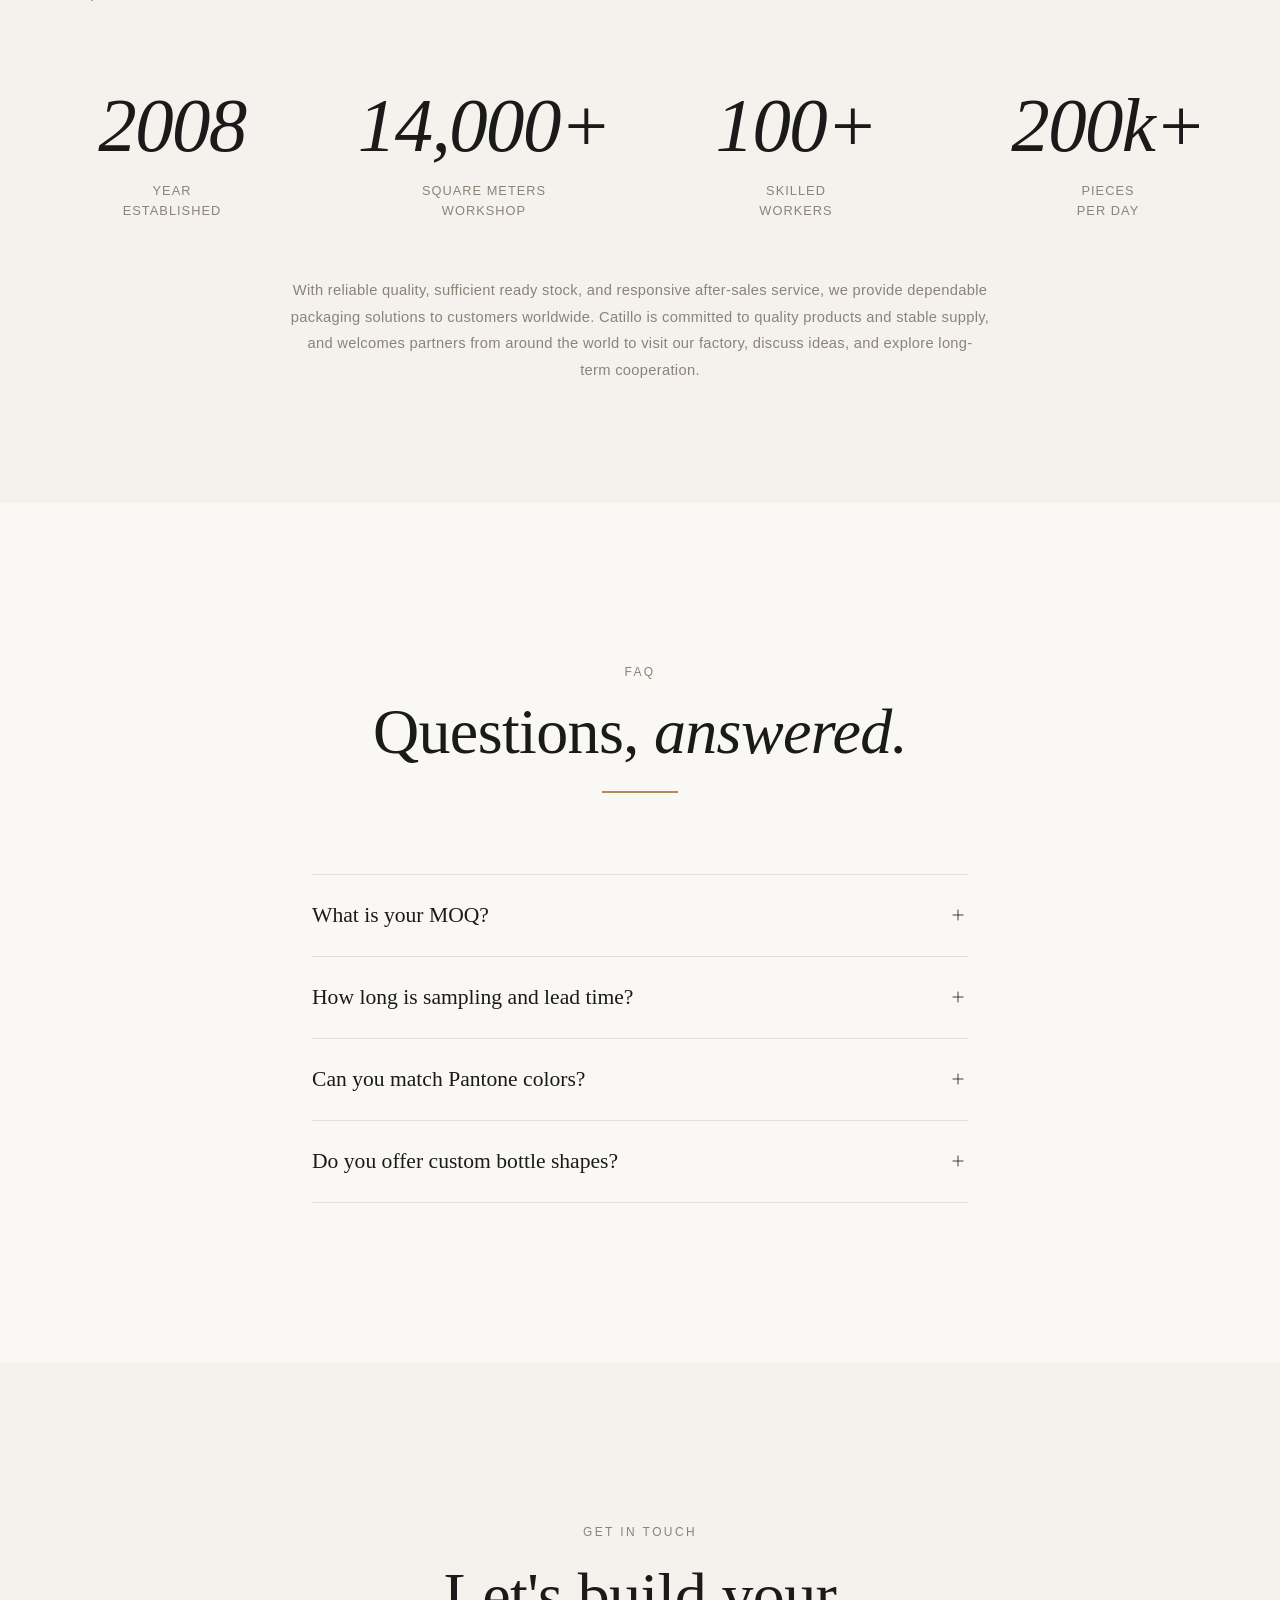
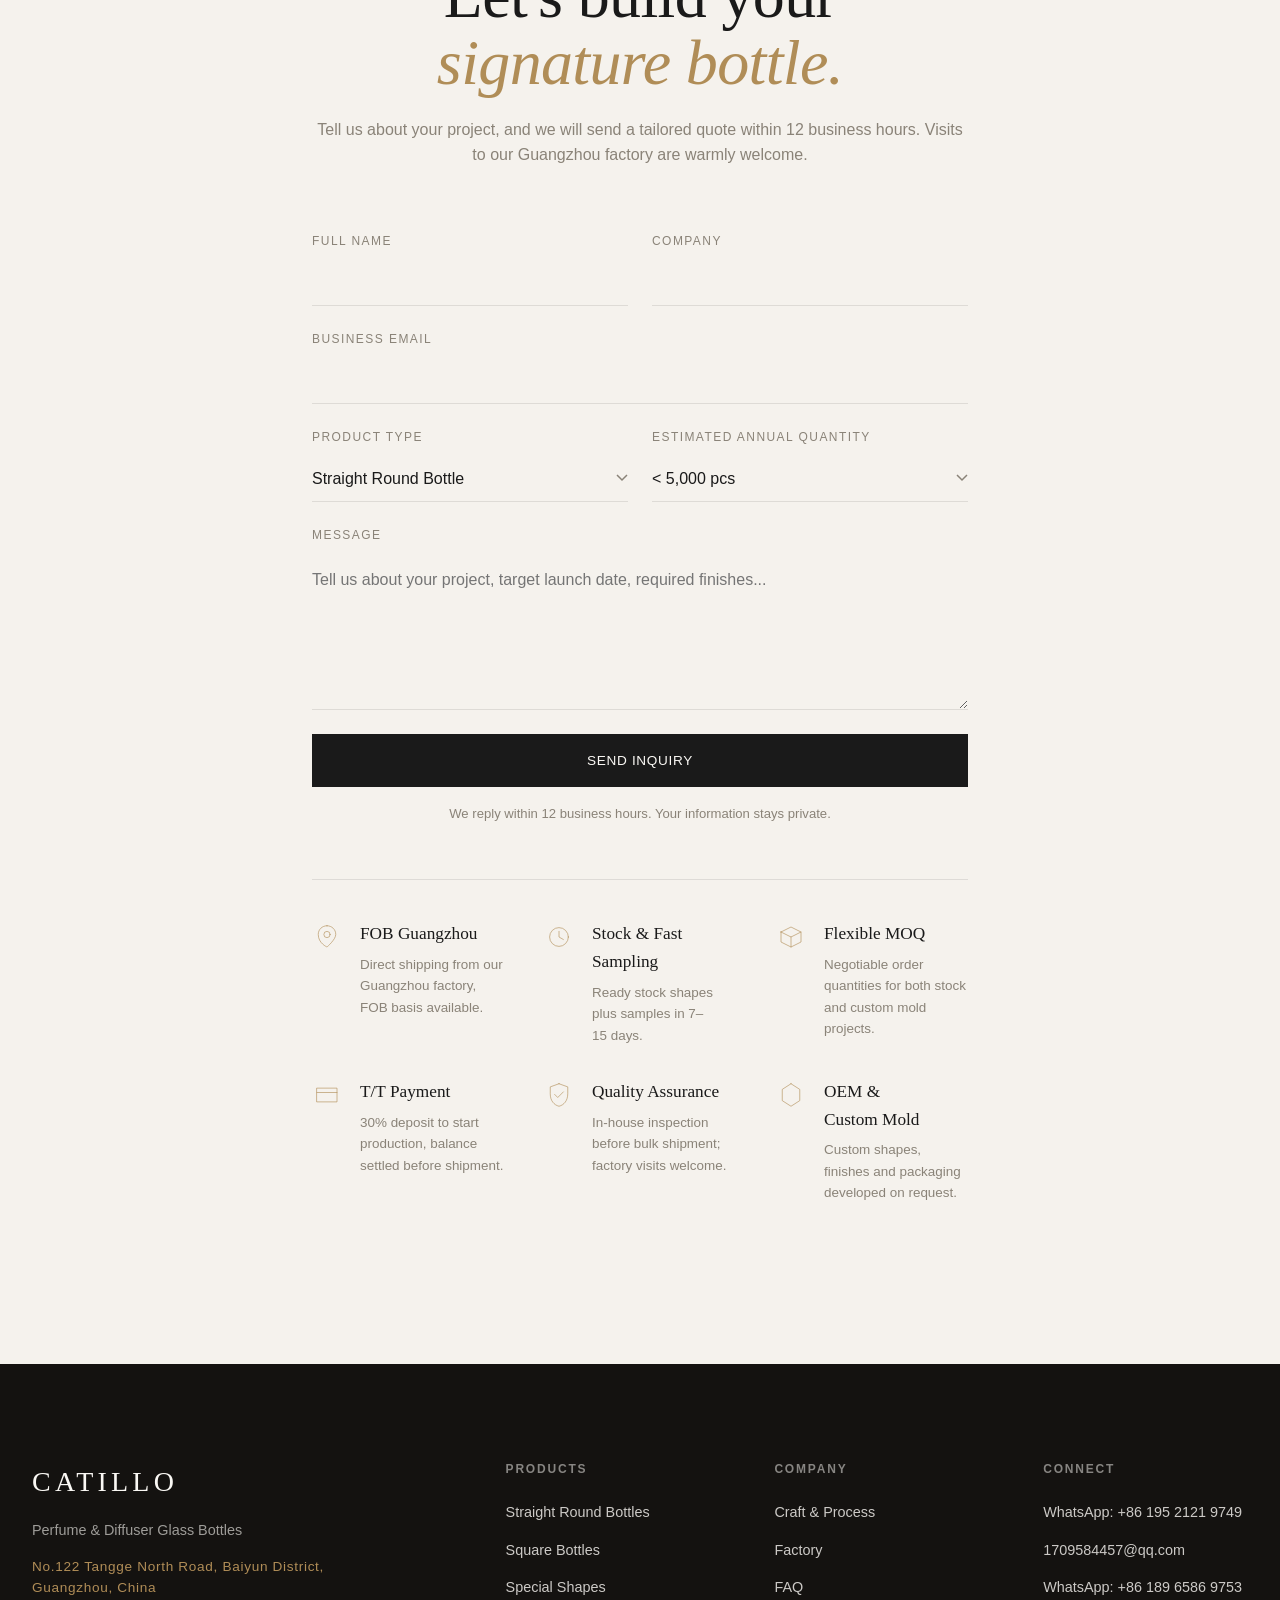
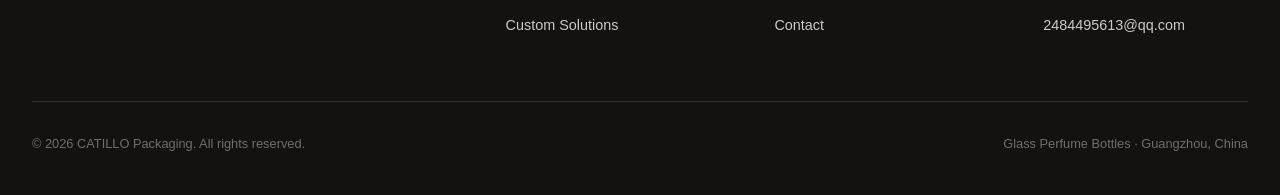
==== commit 6c0ac1db: "首屏分层入场+鼠标微视差并收敛渐显时长；询盘区新增六项B2B信任条（中英双语）" ====
--- a/index.html
+++ b/index.html
@@ -1400,6 +1400,63 @@
 
         <p class="form-note" data-i18n="cta.note">We reply within 12 business hours. Your information stays private.</p>
       </form>
+
+      <div class="trust-row">
+        <div class="trust-item">
+          <svg viewBox="0 0 48 48" fill="none" stroke="currentColor" stroke-width="1" stroke-linecap="round" stroke-linejoin="round">
+            <path d="M24 6c8 0 14 6 14 14s-14 20-14 20S10 34 10 20C10 12 16 6 24 6Z" /><circle cx="24" cy="20" r="5" />
+          </svg>
+          <div class="trust-item__text">
+            <h4 data-i18n="trust.t1">FOB Guangzhou</h4>
+            <p data-i18n="trust.d1">Direct shipping from our Guangzhou factory, FOB basis available.</p>
+          </div>
+        </div>
+        <div class="trust-item">
+          <svg viewBox="0 0 48 48" fill="none" stroke="currentColor" stroke-width="1" stroke-linecap="round" stroke-linejoin="round">
+            <circle cx="24" cy="24" r="15" /><path d="M24 15v9l7 4" />
+          </svg>
+          <div class="trust-item__text">
+            <h4 data-i18n="trust.t2">Stock &amp; Fast Sampling</h4>
+            <p data-i18n="trust.d2">Ready stock shapes plus samples in 7–15 days.</p>
+          </div>
+        </div>
+        <div class="trust-item">
+          <svg viewBox="0 0 48 48" fill="none" stroke="currentColor" stroke-width="1" stroke-linecap="round" stroke-linejoin="round">
+            <path d="M8 16l16-8 16 8v16L24 40 8 32V16Z" /><path d="M8 16l16 8 16-8M24 24v16" />
+          </svg>
+          <div class="trust-item__text">
+            <h4 data-i18n="trust.t3">Flexible MOQ</h4>
+            <p data-i18n="trust.d3">Negotiable order quantities for both stock and custom mold projects.</p>
+          </div>
+        </div>
+        <div class="trust-item">
+          <svg viewBox="0 0 48 48" fill="none" stroke="currentColor" stroke-width="1" stroke-linecap="round" stroke-linejoin="round">
+            <rect x="8" y="13" width="32" height="22" /><path d="M8 20h32" />
+          </svg>
+          <div class="trust-item__text">
+            <h4 data-i18n="trust.t4">T/T Payment</h4>
+            <p data-i18n="trust.d4">30% deposit to start production, balance settled before shipment.</p>
+          </div>
+        </div>
+        <div class="trust-item">
+          <svg viewBox="0 0 48 48" fill="none" stroke="currentColor" stroke-width="1" stroke-linecap="round" stroke-linejoin="round">
+            <path d="M24 6l14 5v11c0 11-6 18-14 20C16 40 10 33 10 22V11L24 6Z" /><path d="M17 23l5 5 9-9" />
+          </svg>
+          <div class="trust-item__text">
+            <h4 data-i18n="trust.t5">Quality Assurance</h4>
+            <p data-i18n="trust.d5">In-house inspection before bulk shipment; factory visits welcome.</p>
+          </div>
+        </div>
+        <div class="trust-item">
+          <svg viewBox="0 0 48 48" fill="none" stroke="currentColor" stroke-width="1" stroke-linecap="round" stroke-linejoin="round">
+            <path d="M24 6l14 9v18l-14 9-14-9V15l14-9Z" />
+          </svg>
+          <div class="trust-item__text">
+            <h4 data-i18n="trust.t6">OEM &amp; Custom Mold</h4>
+            <p data-i18n="trust.d6">Custom shapes, finishes and packaging developed on request.</p>
+          </div>
+        </div>
+      </div>
     </div>
   </section>
 
--- a/css/styles.css
+++ b/css/styles.css
@@ -338,6 +338,7 @@
 
 .hero__text {
   max-width: 560px;
+  will-change: transform;
 }
 
 .hero__title {
@@ -452,6 +453,31 @@
 @keyframes marquee {
   0% { transform: translateX(0); }
   100% { transform: translateX(-50%); }
+}
+
+/* ---------- Hero layered entrance: copy rises first, image fades in ---------- */
+@keyframes heroRise {
+  from { opacity: 0; transform: translateY(16px); }
+  to   { opacity: 1; transform: translateY(0); }
+}
+@keyframes heroFade {
+  from { opacity: 0; }
+  to   { opacity: 1; }
+}
+.hero__text .eyebrow,
+.hero__title,
+.hero__sub,
+.hero__actions {
+  opacity: 0;
+  animation: heroRise 0.62s var(--ease) forwards;
+}
+.hero__text .eyebrow  { animation-delay: 0.05s; }
+.hero__title          { animation-delay: 0.16s; }
+.hero__sub            { animation-delay: 0.28s; }
+.hero__actions        { animation-delay: 0.40s; }
+.hero__image {
+  opacity: 0;
+  animation: heroFade 0.6s ease 0.34s forwards;
 }
 
 /* ---------- Collections ---------- */
@@ -1040,6 +1066,46 @@
   margin-top: -8px;
 }
 
+/* ---------- Inquiry trust row ---------- */
+.trust-row {
+  margin-top: 56px;
+  display: grid;
+  grid-template-columns: repeat(3, 1fr);
+  gap: 32px 40px;
+  border-top: 1px solid var(--light-line);
+  padding-top: 40px;
+}
+.trust-item {
+  display: flex;
+  gap: 18px;
+  align-items: flex-start;
+}
+.trust-item svg {
+  width: 30px;
+  height: 30px;
+  flex: 0 0 auto;
+  color: var(--champagne);
+  margin-top: 2px;
+}
+.trust-item__text h4 {
+  font-family: var(--serif);
+  font-weight: 400;
+  font-size: 1.08rem;
+  margin-bottom: 6px;
+  color: var(--charcoal);
+}
+.trust-item__text p {
+  font-size: 0.84rem;
+  color: var(--warm-gray);
+  line-height: 1.6;
+}
+@media (max-width: 900px) {
+  .trust-row { grid-template-columns: 1fr 1fr; gap: 28px 32px; }
+}
+@media (max-width: 600px) {
+  .trust-row { grid-template-columns: 1fr; gap: 24px; margin-top: 40px; padding-top: 32px; }
+}
+
 /* ---------- Footer ---------- */
 .footer {
   background: var(--dark);
@@ -1150,7 +1216,7 @@
 .reveal {
   opacity: 0;
   transform: translateY(24px) scale(0.985);
-  transition: opacity 0.85s var(--ease), transform 0.85s var(--ease);
+  transition: opacity 0.62s var(--ease), transform 0.62s var(--ease);
   will-change: opacity, transform;
 }
 
@@ -1162,7 +1228,7 @@
 .reveal-stagger > * {
   opacity: 0;
   transform: translateY(24px) scale(0.985);
-  transition: opacity 0.8s var(--ease), transform 0.8s var(--ease);
+  transition: opacity 0.58s var(--ease), transform 0.58s var(--ease);
 }
 
 .reveal-stagger.is-visible > * { opacity: 1; transform: translateY(0) scale(1); }
@@ -1177,6 +1243,41 @@
 .reveal-stagger.is-visible > *:nth-child(8) { transition-delay: 0.75s; opacity: 1; transform: translateY(0); }
 .reveal-stagger.is-visible > *:nth-child(9) { transition-delay: 0.85s; opacity: 1; transform: translateY(0); }
 .reveal-stagger.is-visible > *:nth-child(10) { transition-delay: 0.95s; opacity: 1; transform: translateY(0); }
+
+/* ---------- Alternating left / right staggered reveal ---------- */
+.reveal-stagger--alt > * {
+  opacity: 0;
+  transform: translateX(34px) translateY(18px);
+  transition: opacity 0.6s var(--ease), transform 0.6s var(--ease);
+}
+.reveal-stagger--alt > *:nth-child(odd) { transform: translateX(-34px) translateY(18px); }
+.reveal-stagger--alt.is-visible > *,
+.reveal-stagger--alt.is-visible > *:nth-child(odd) {
+  opacity: 1;
+  transform: translateX(0) translateY(0);
+}
+
+/* ---------- Section title gold underline draw-in ---------- */
+.section__title::after {
+  content: "";
+  display: block;
+  width: 76px;
+  height: 2px;
+  margin-top: 26px;
+  background: var(--champagne);
+  transform: scaleX(0);
+  transform-origin: left center;
+  transition: transform 0.9s var(--ease) 0.15s;
+}
+.section__head.is-visible .section__title::after { transform: scaleX(1); }
+.section__head--center .section__title::after {
+  margin-left: auto;
+  margin-right: auto;
+  transform-origin: center center;
+}
+
+/* ---------- Hero subtle parallax target ---------- */
+.hero__image { will-change: transform; }
 
 /* ---------- Responsive ---------- */
 @media (max-width: 1024px) {
@@ -1259,8 +1360,27 @@
   }
   .marquee__track { animation: none; }
   .reveal,
-  .reveal-stagger > * {
+  .reveal-stagger > *,
+  .reveal-stagger--alt > * {
     opacity: 1 !important;
+    transform: none !important;
+  }
+  .section__title::after {
+    transform: scaleX(1) !important;
+    transition: none !important;
+  }
+  .hero__text .eyebrow,
+  .hero__title,
+  .hero__sub,
+  .hero__actions {
+    opacity: 1 !important;
+    animation: none !important;
+    transform: none !important;
+  }
+  .hero__image {
+    opacity: 1 !important;
+    animation: none !important;
+    will-change: auto !important;
     transform: none !important;
   }
 }
@@ -1503,3 +1623,91 @@
   .finish-card { flex-basis: 200px; }
   .section--finishes { padding-bottom: 64px; }
 }
+
+/* ---------- Product image lightbox ---------- */
+.product-card__image { cursor: zoom-in; }
+
+.lightbox {
+  position: fixed;
+  inset: 0;
+  z-index: 1000;
+  background: rgba(20, 18, 16, 0.93);
+  display: none;
+  align-items: center;
+  justify-content: center;
+  padding: 56px 72px;
+}
+.lightbox.is-open { display: flex; }
+.lightbox__figure { max-width: min(86vw, 860px); margin: 0; text-align: center; }
+.lightbox__img {
+  max-width: 100%;
+  max-height: 76vh;
+  object-fit: contain;
+  background: var(--cream);
+  display: block;
+  margin: 0 auto;
+  transition: opacity 0.25s var(--ease);
+}
+.lightbox__caption { margin-top: 18px; }
+.lightbox__caption em {
+  font-family: var(--serif);
+  font-style: italic;
+  font-weight: 400;
+  color: var(--cream);
+  font-size: 1.15rem;
+}
+.lightbox__caption p {
+  font-size: 0.84rem;
+  color: rgba(250, 248, 244, 0.62);
+  margin-top: 6px;
+  letter-spacing: 0.03em;
+}
+.lightbox__close,
+.lightbox__nav {
+  position: fixed;
+  background: rgba(250, 248, 244, 0.08);
+  color: var(--cream);
+  border: 1px solid rgba(250, 248, 244, 0.25);
+  cursor: pointer;
+  width: 44px;
+  height: 44px;
+  border-radius: 0;
+  font-size: 18px;
+  line-height: 1;
+  display: flex;
+  align-items: center;
+  justify-content: center;
+}
+.lightbox__close { top: 24px; right: 24px; }
+.lightbox__nav { top: 50%; transform: translateY(-50%); }
+.lightbox__nav--prev { left: 24px; }
+.lightbox__nav--next { right: 24px; }
+.lightbox__close:hover,
+.lightbox__nav:hover {
+  background: var(--champagne);
+  border-color: var(--champagne);
+  color: var(--dark);
+}
+.lightbox__counter {
+  position: fixed;
+  top: 30px;
+  left: 50%;
+  transform: translateX(-50%);
+  color: rgba(250, 248, 244, 0.7);
+  font-size: 0.78rem;
+  letter-spacing: 0.16em;
+}
+body.lightbox-open { overflow: hidden; }
+
+@media (max-width: 600px) {
+  .lightbox { padding: 44px 14px; }
+  .lightbox__nav { width: 38px; height: 38px; }
+  .lightbox__nav--prev { left: 8px; }
+  .lightbox__nav--next { right: 8px; }
+  .lightbox__close { top: 12px; right: 12px; }
+  .lightbox__counter { top: 14px; }
+}
+
+@media (prefers-reduced-motion: reduce) {
+  .lightbox__img { transition: none; }
+}
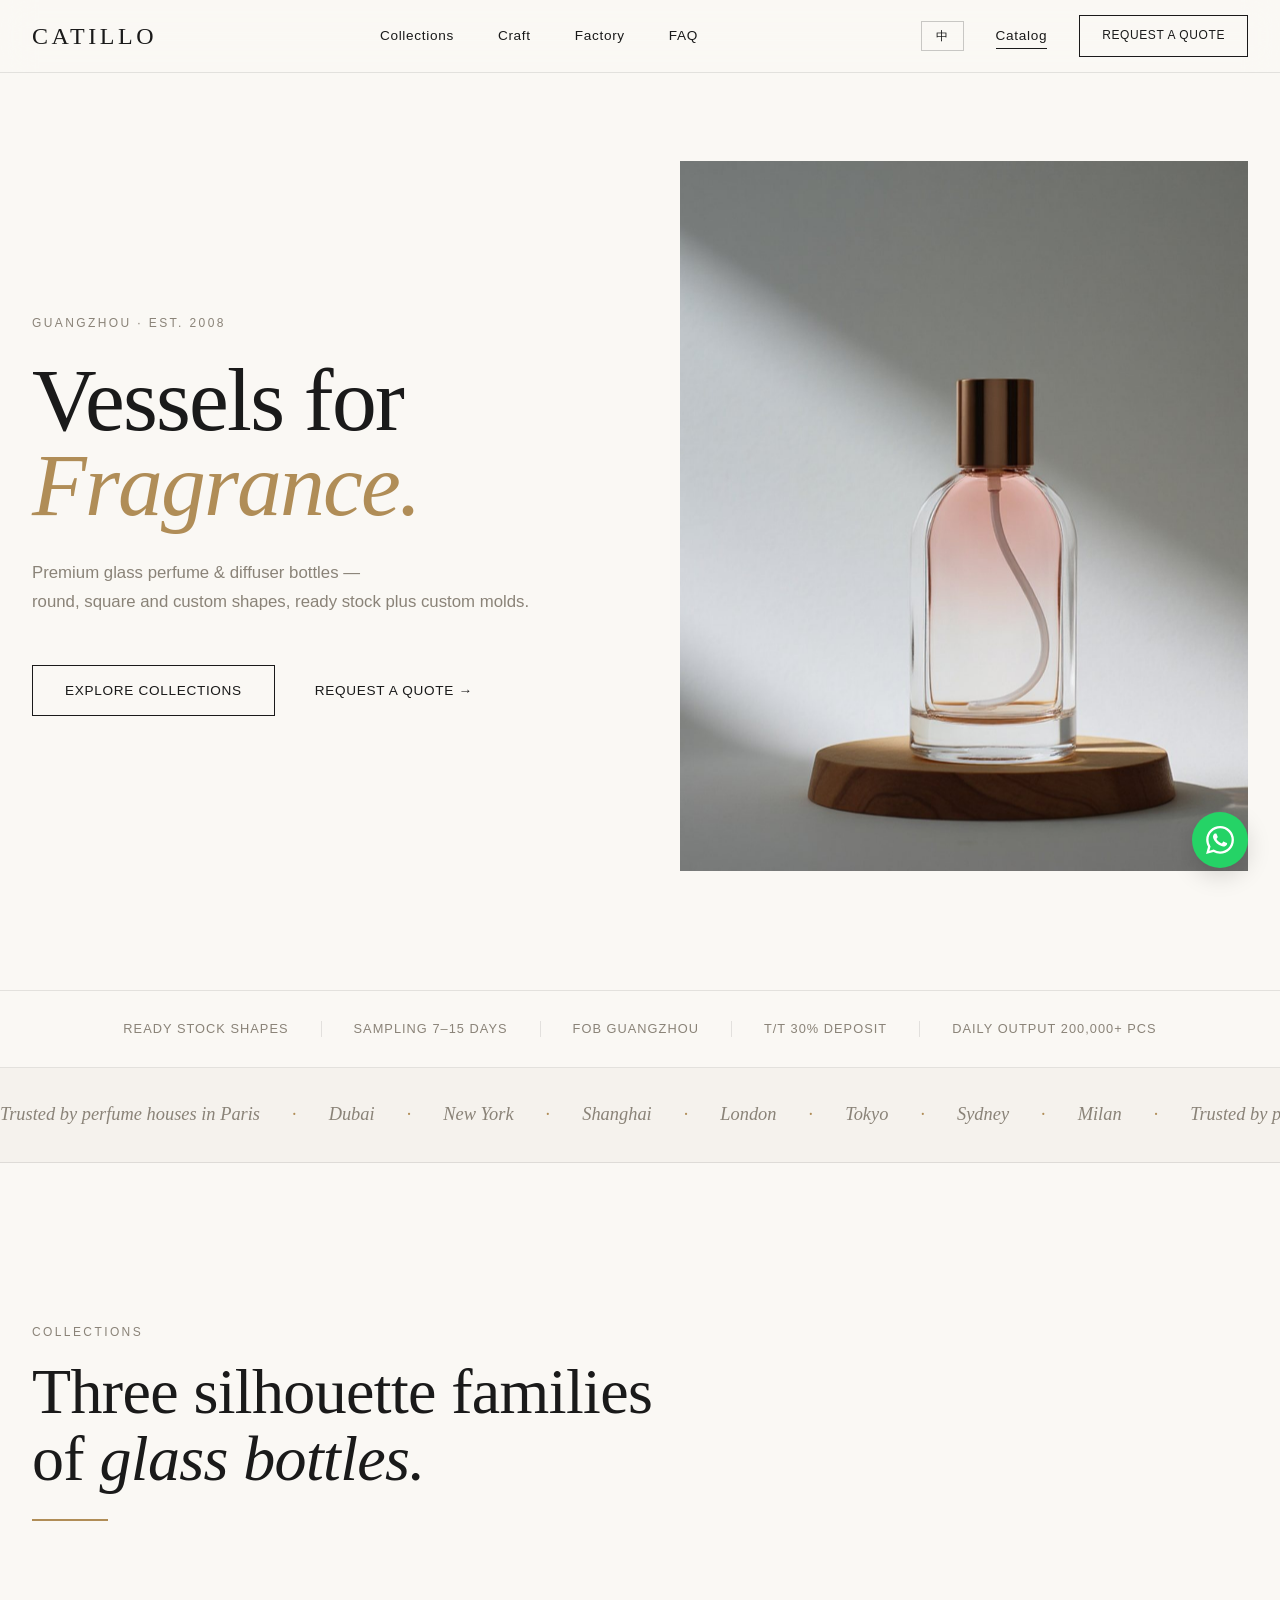
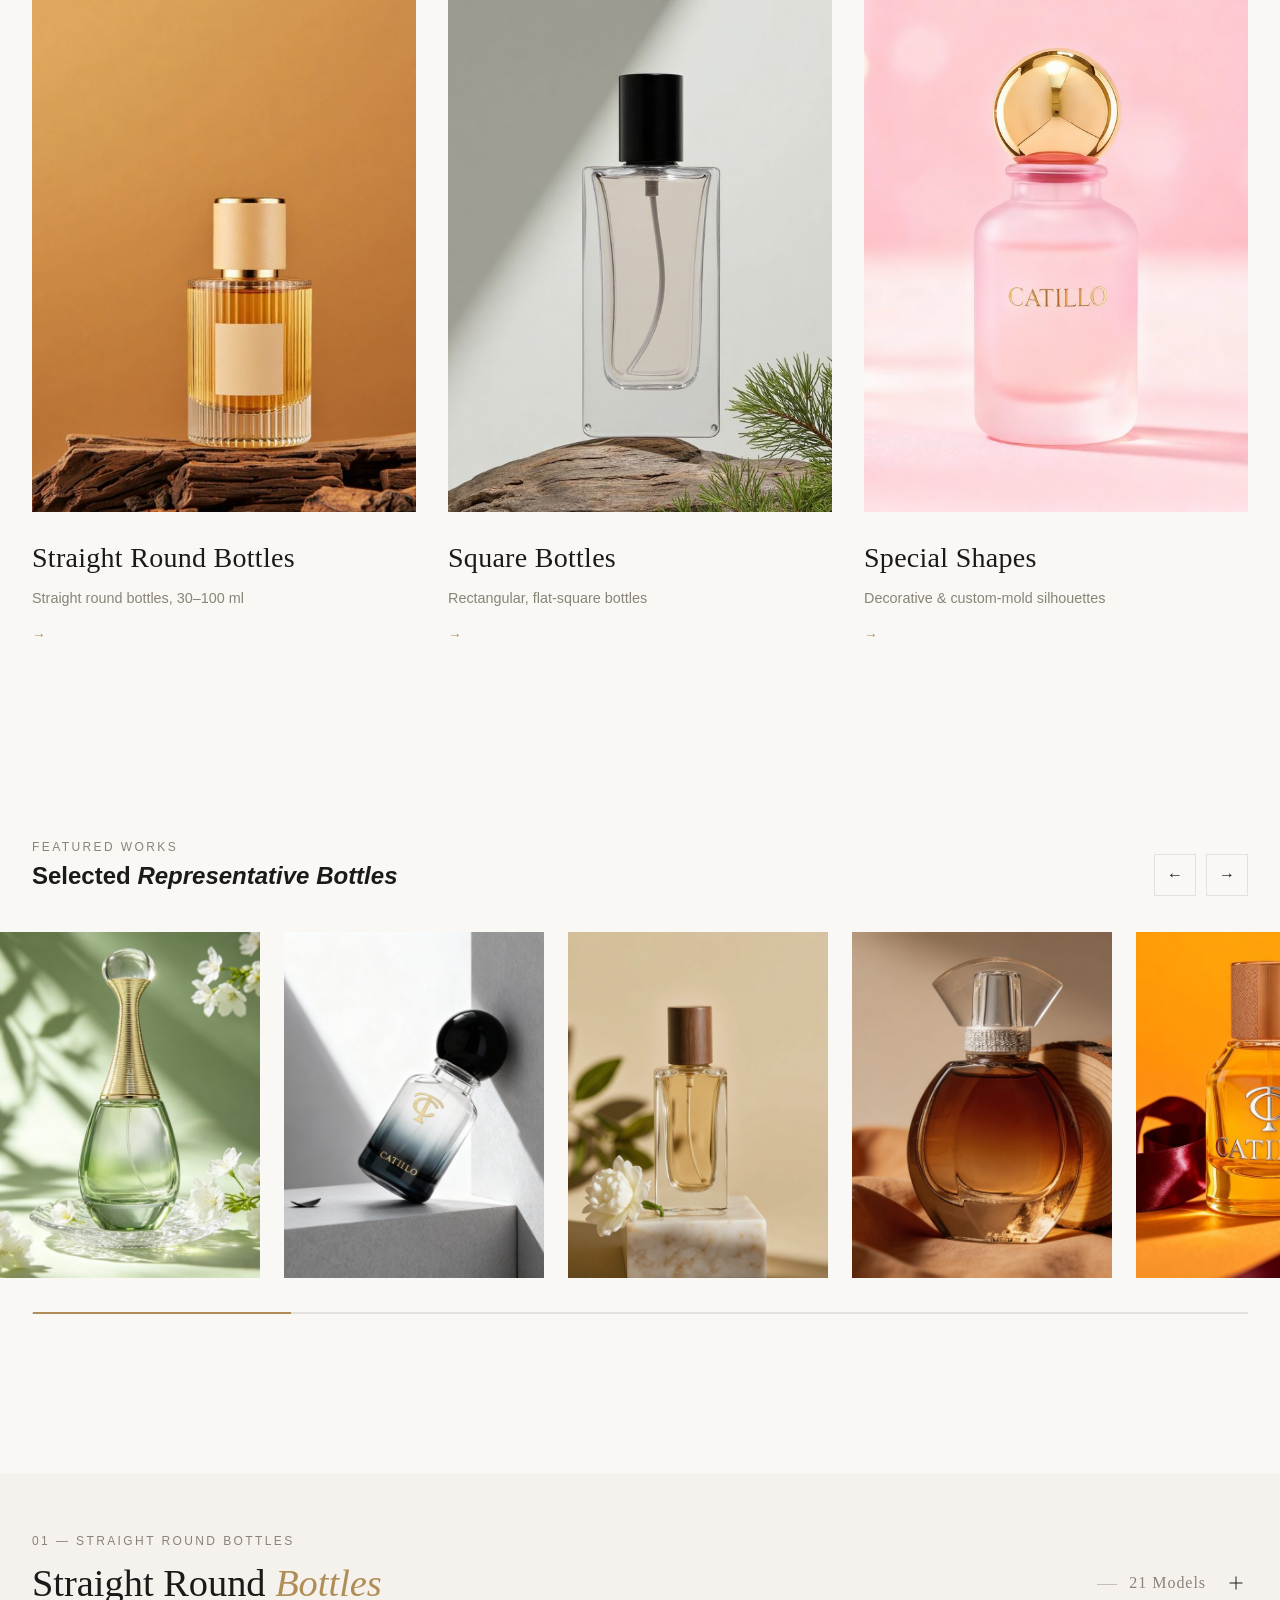
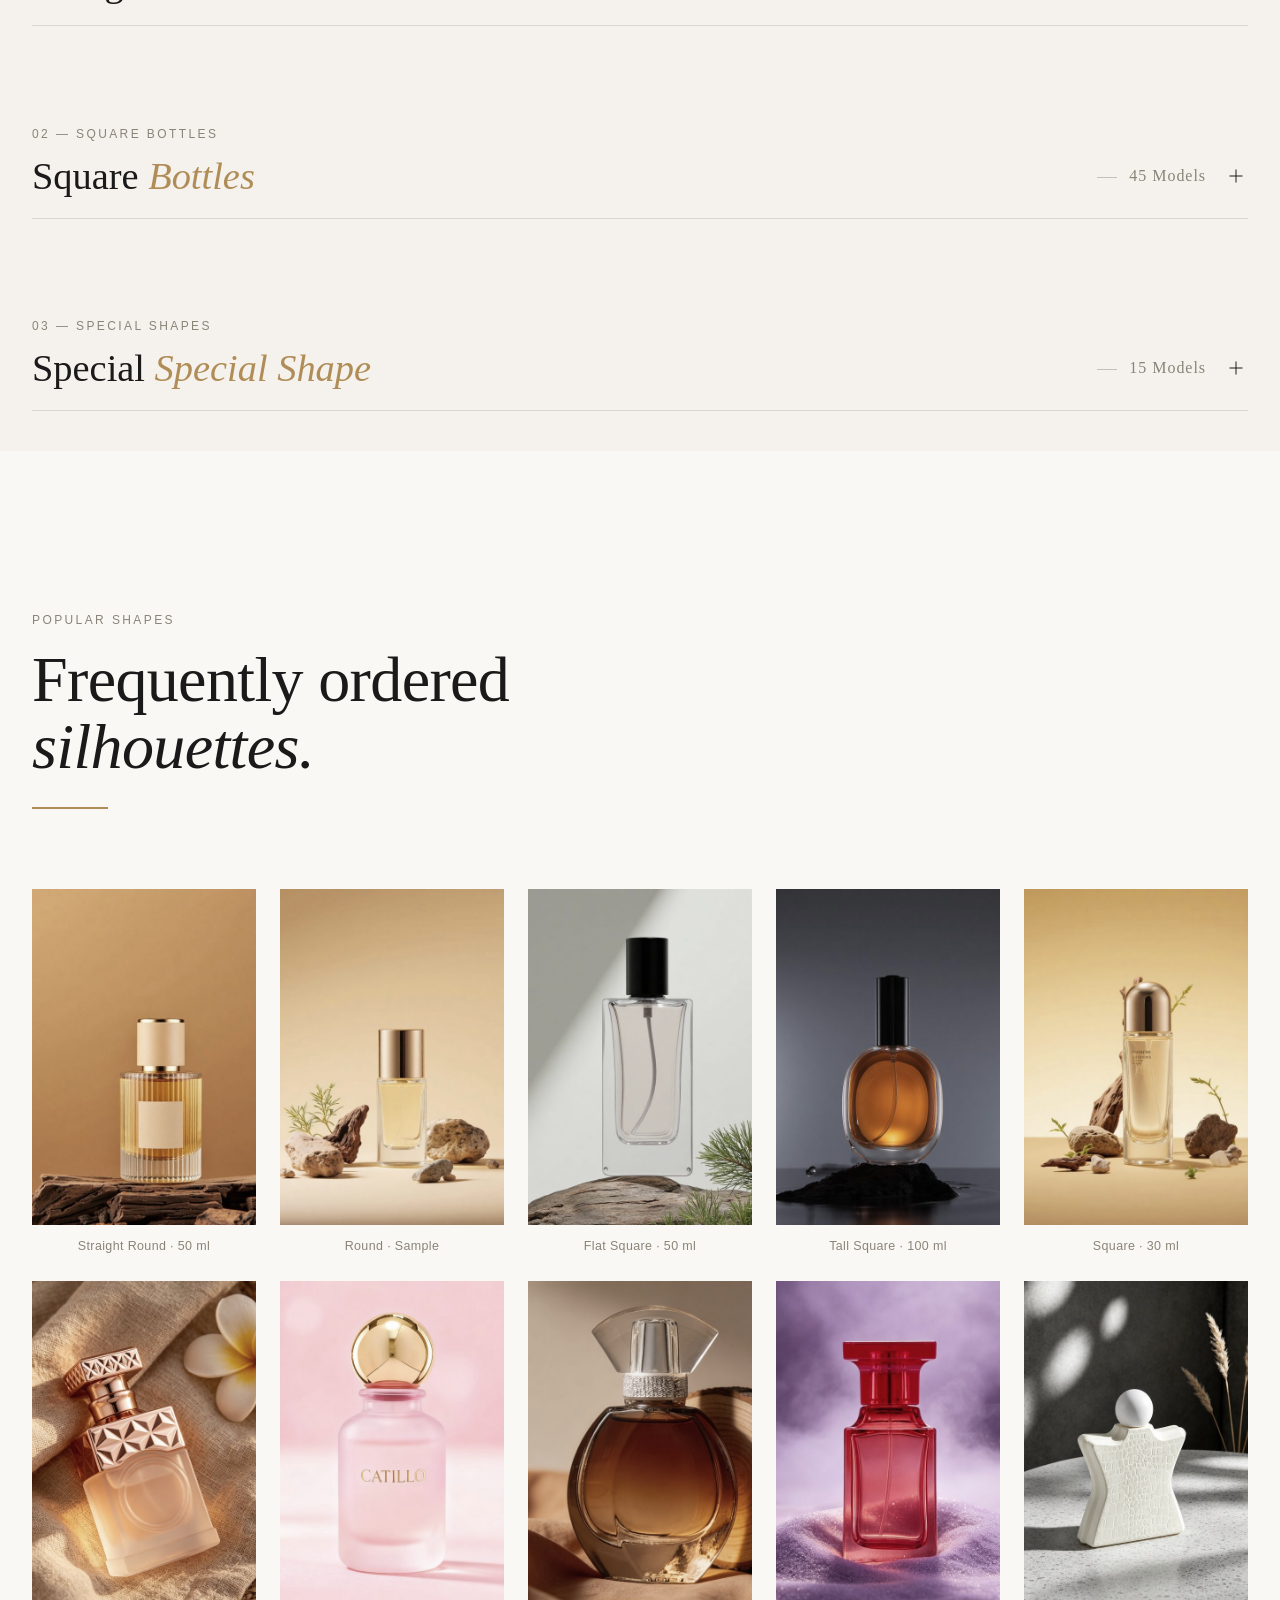
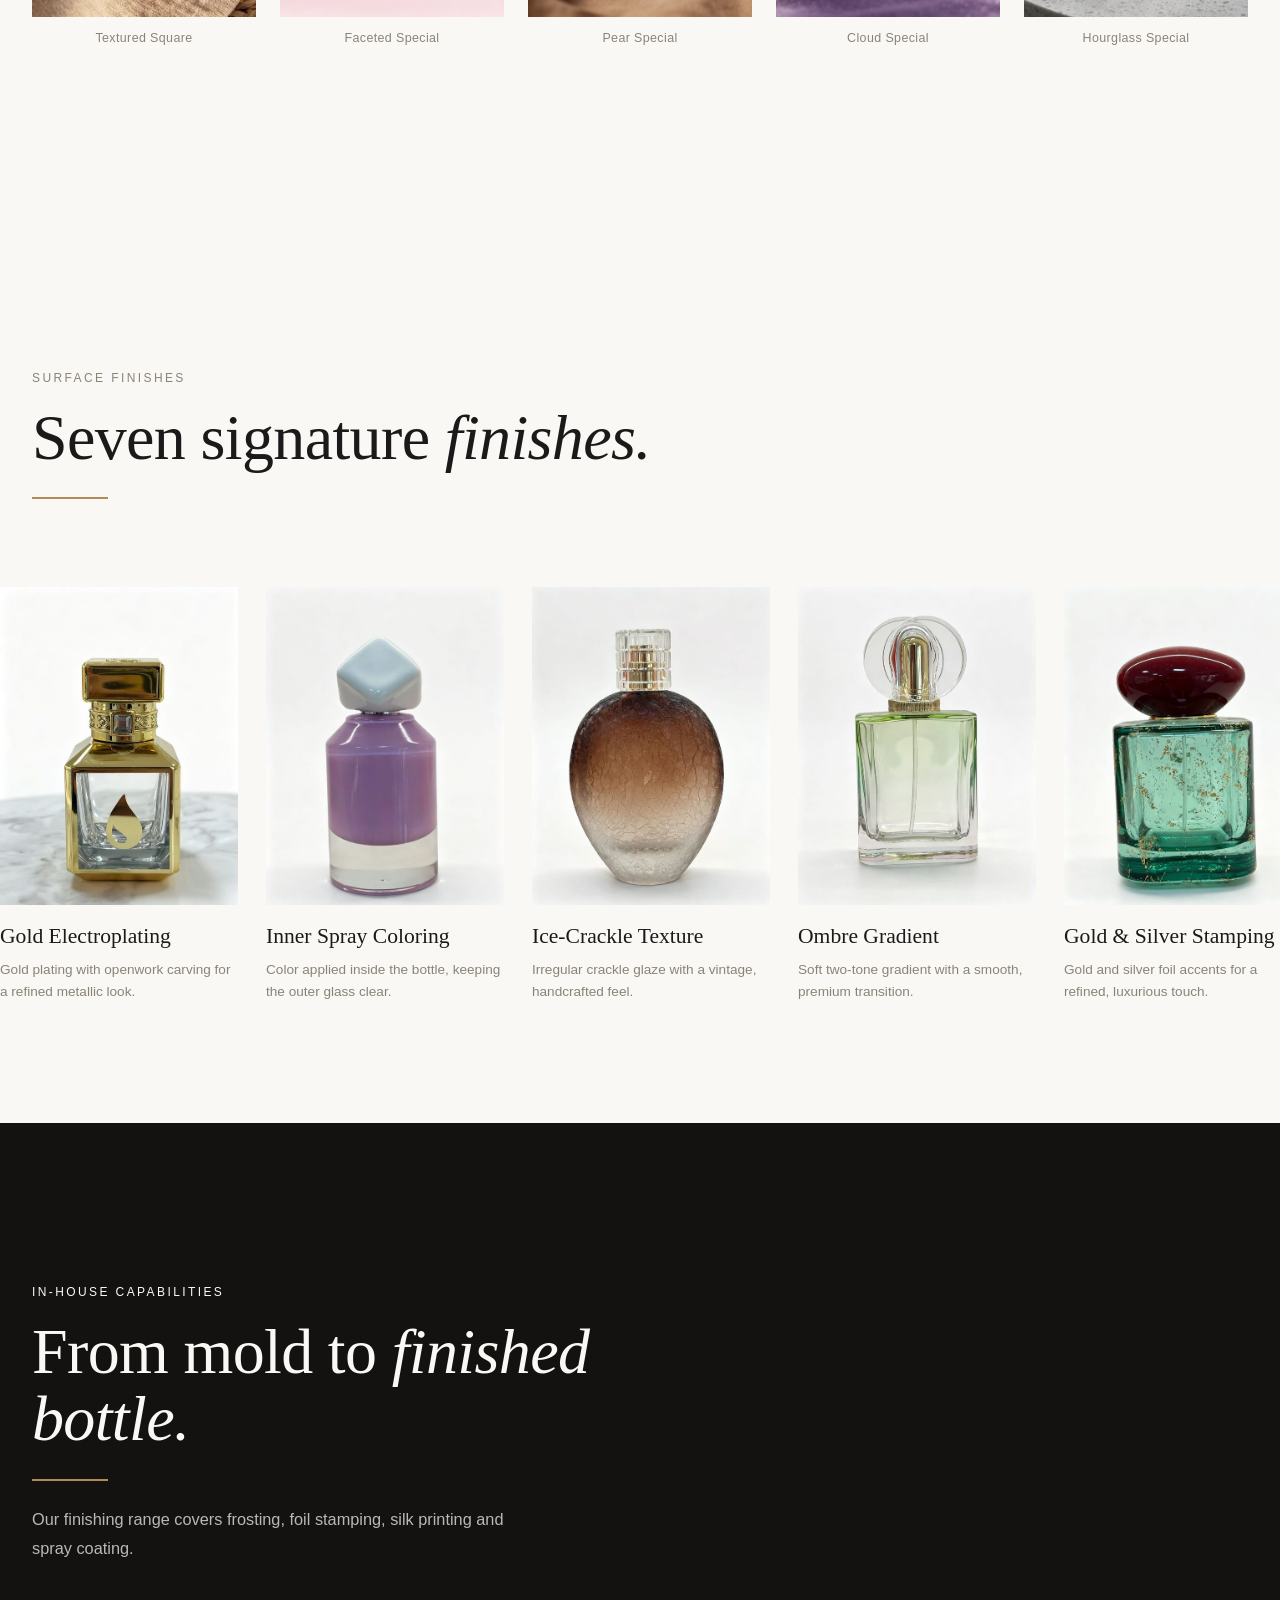
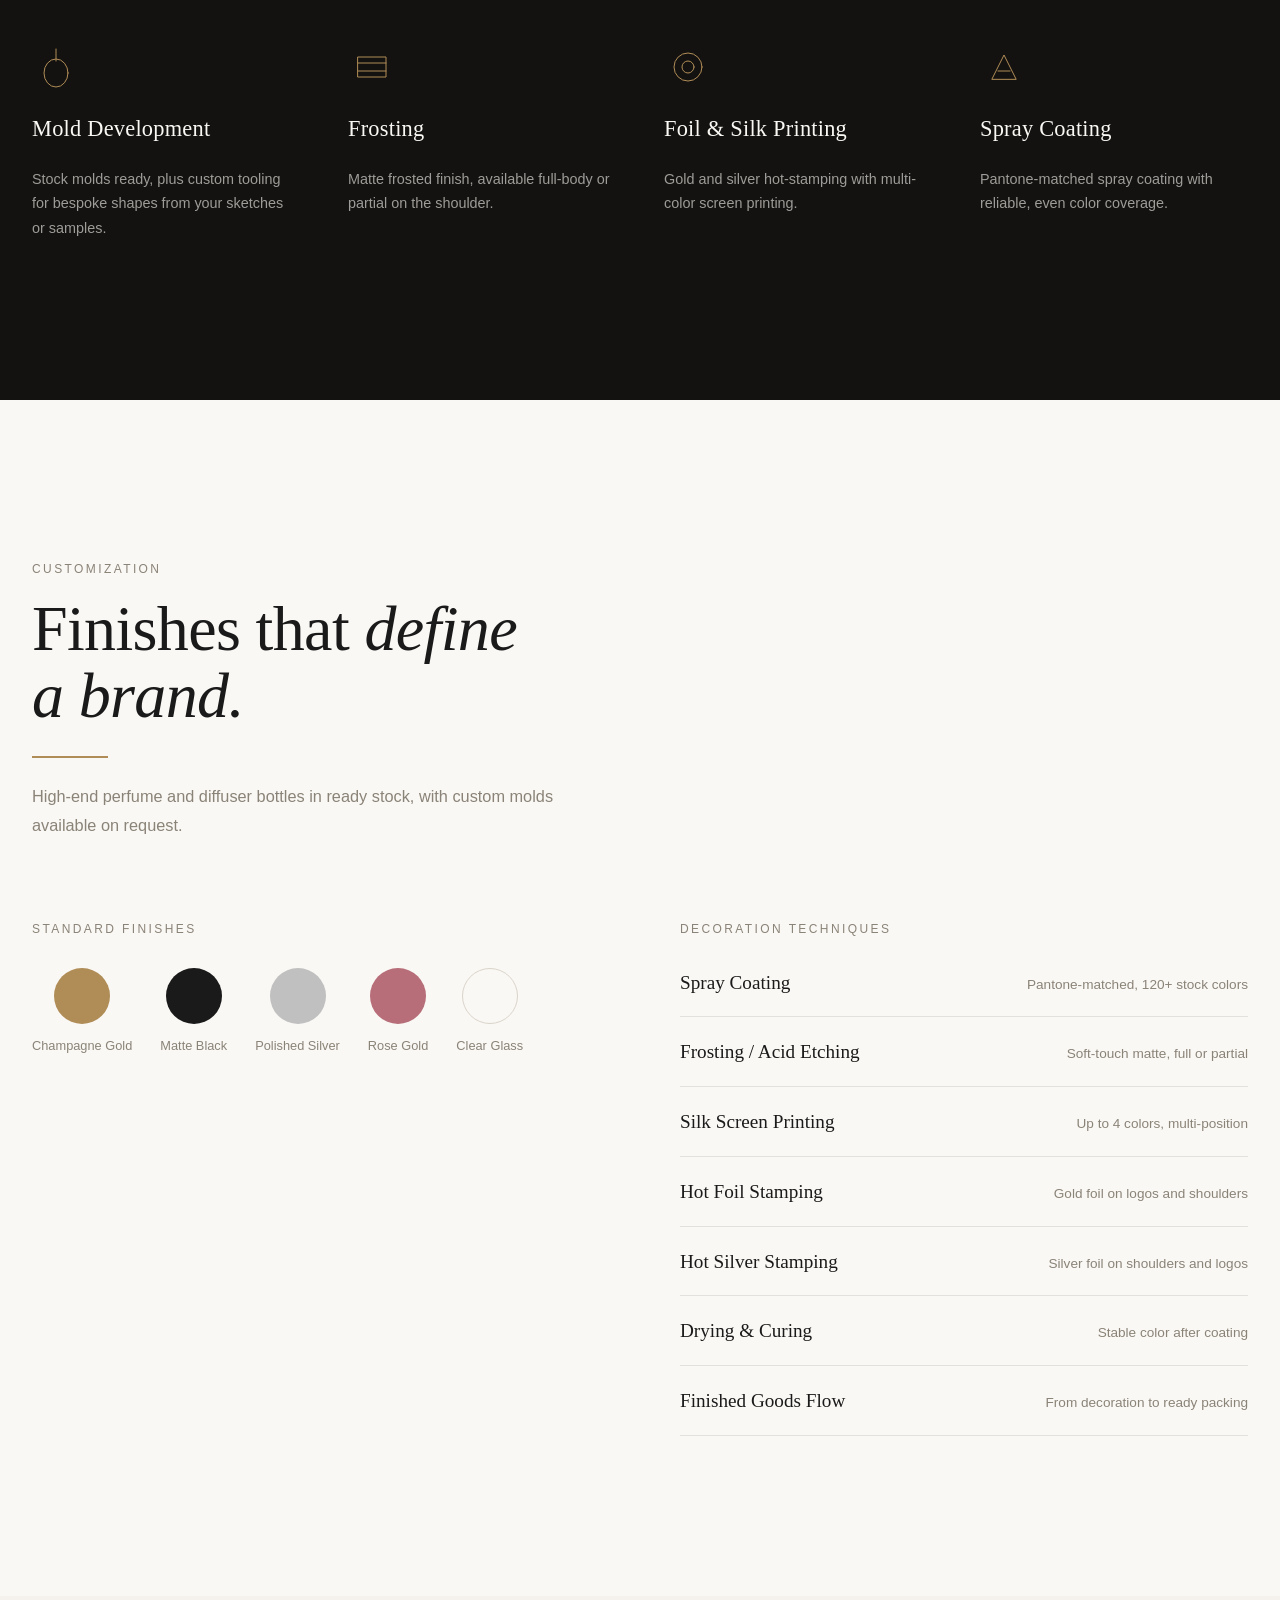
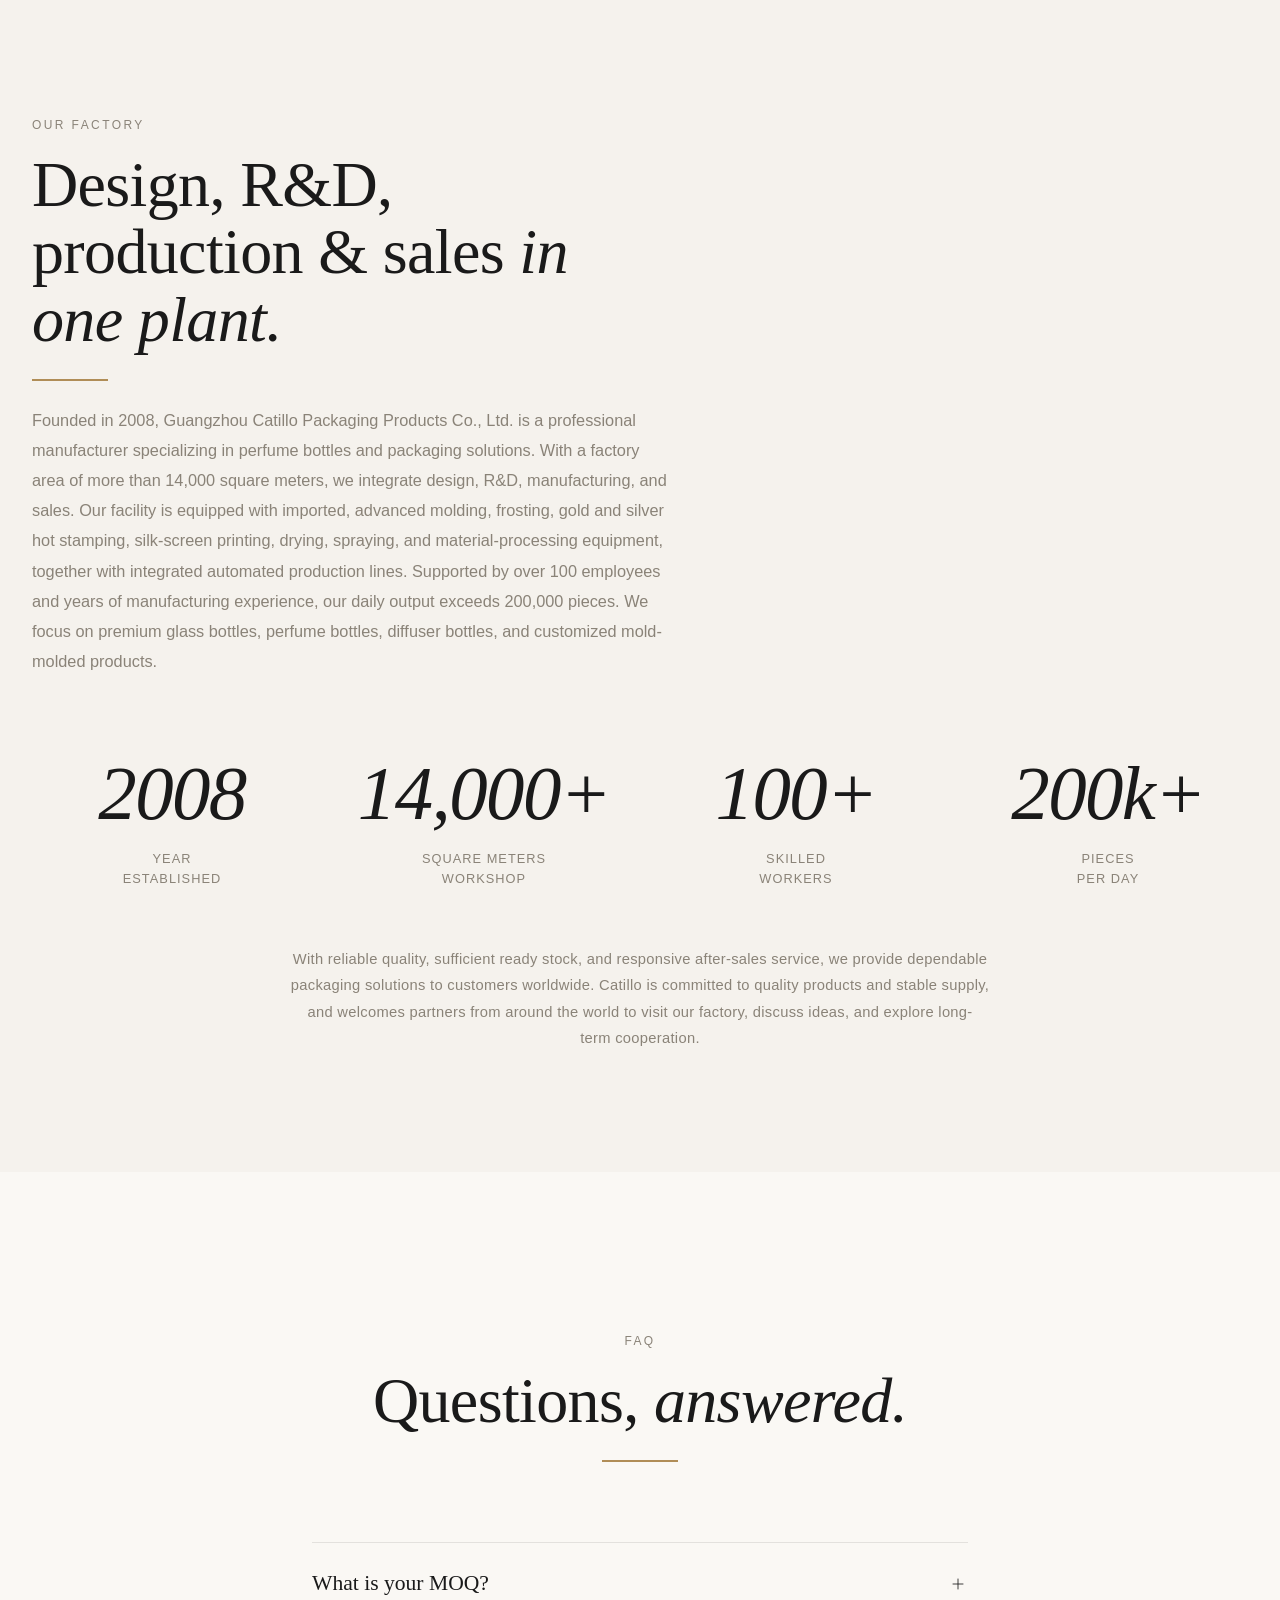
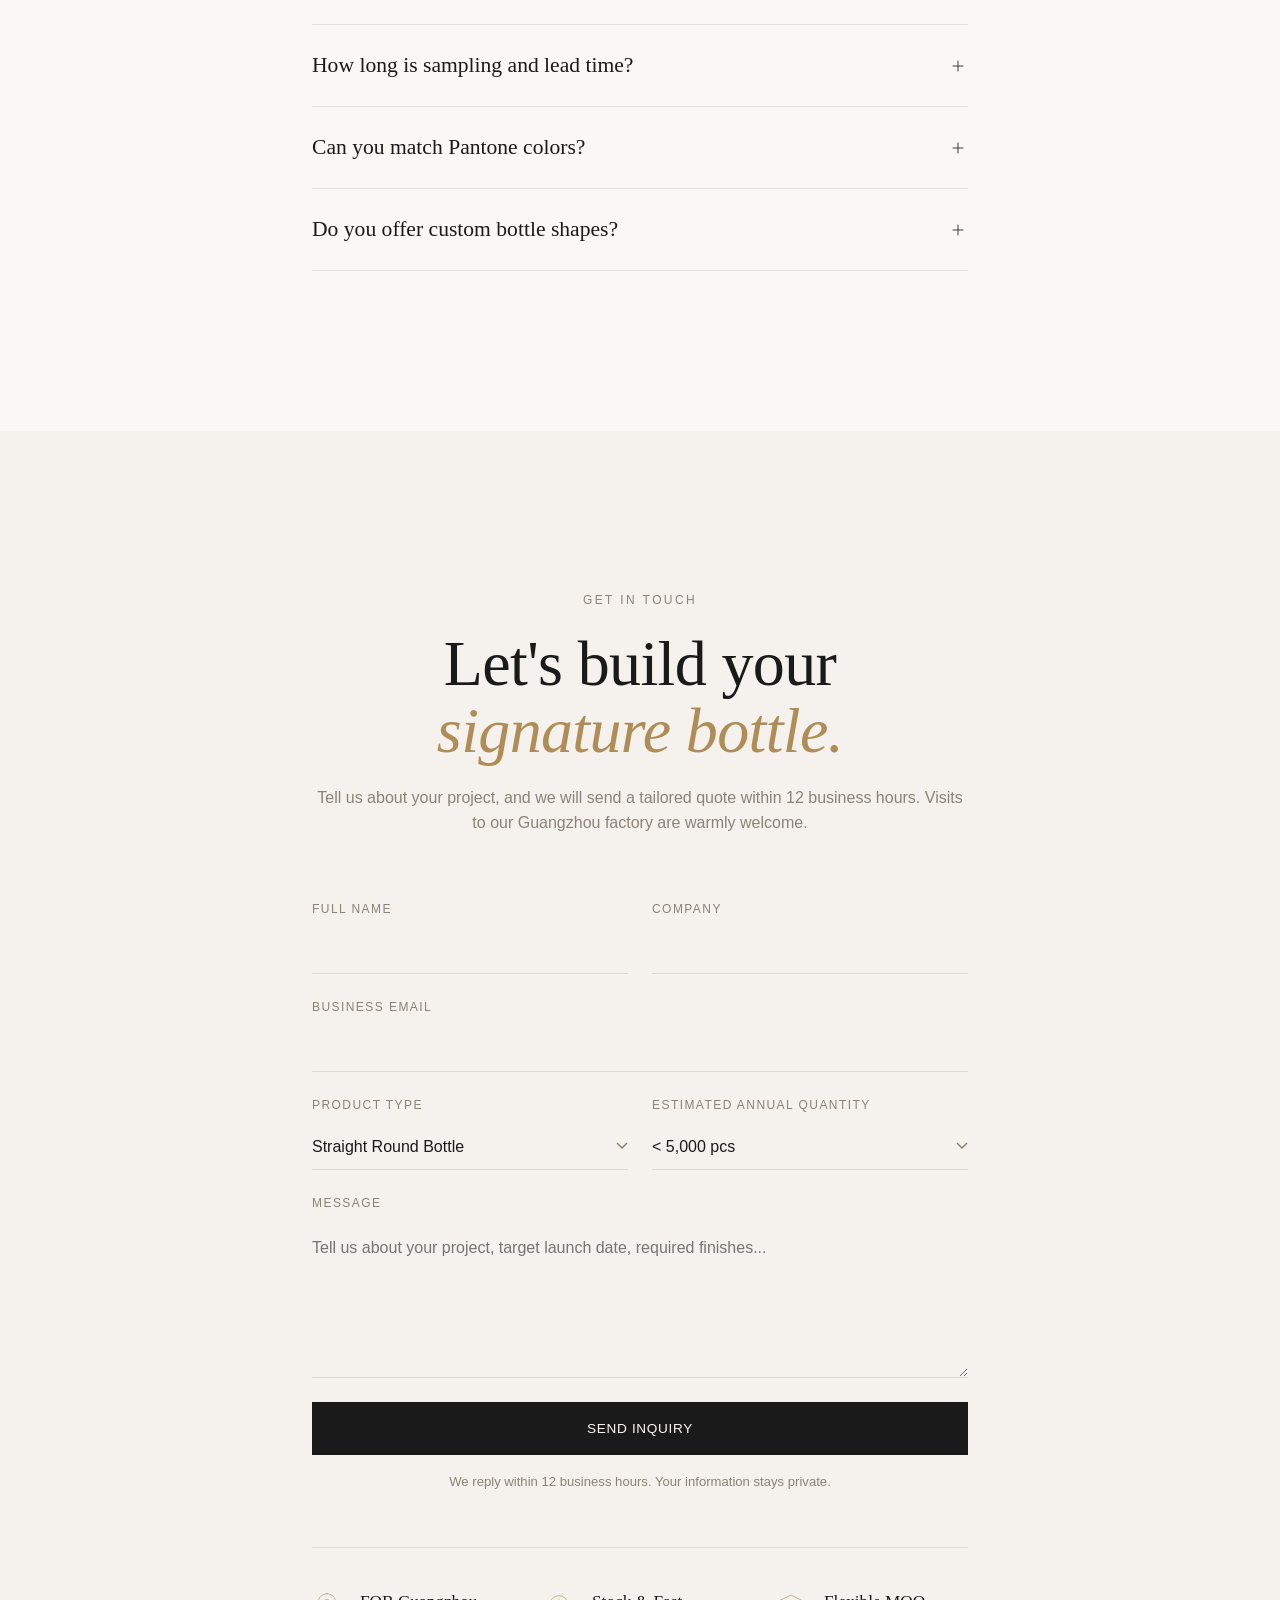
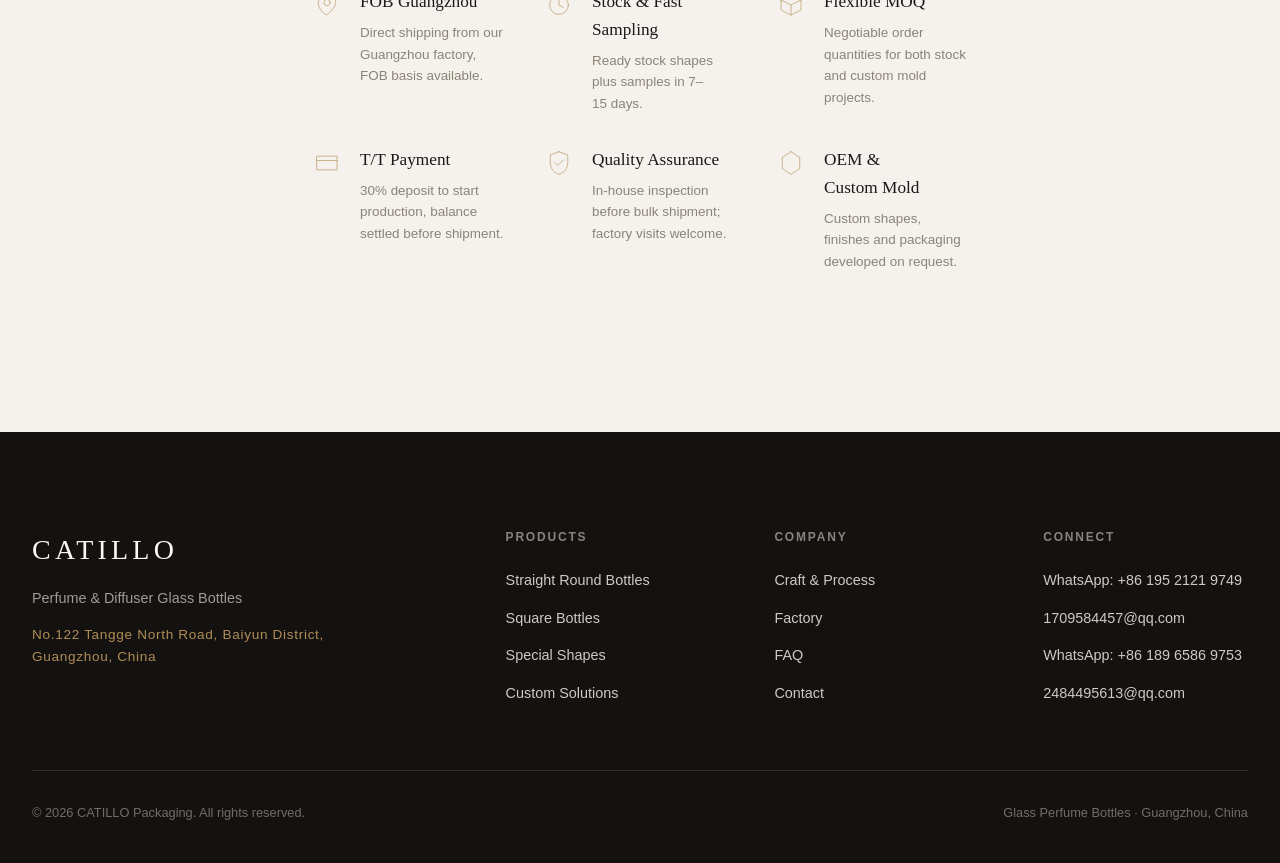
==== commit 0ed4d2e7: "分类卡下方新增精选代表作横滑轨道：拖拽/滚轮/按钮切换+进度条，8张复用现有图" ====
--- a/index.html
+++ b/index.html
@@ -160,6 +160,53 @@
   </section>
 
 
+  <!-- ===== Featured representative works rail ===== -->
+  <section class="section section--featured">
+    <div class="container">
+      <div class="featured-head">
+        <div class="featured-head__text">
+          <p class="eyebrow" data-i18n="feat.eyebrow">Featured Works</p>
+          <h2 class="section-title" data-i18n-html="feat.titleHtml">Selected <em>Representative Bottles</em></h2>
+        </div>
+        <div class="featured-nav">
+          <button type="button" class="rail-btn" data-dir="-1" aria-label="Previous">←</button>
+          <button type="button" class="rail-btn" data-dir="1" aria-label="Next">→</button>
+        </div>
+      </div>
+    </div>
+    <div class="featured-rail" id="featuredRail">
+      <div class="featured-track">
+        <figure class="featured-card">
+          <div class="featured-card__image"><img src="images/special/image94.jpg" alt="Featured special shape perfume bottle" loading="lazy" /></div>
+        </figure>
+        <figure class="featured-card">
+          <div class="featured-card__image"><img src="images/round/image66.jpg" alt="Featured round perfume bottle" loading="lazy" /></div>
+        </figure>
+        <figure class="featured-card">
+          <div class="featured-card__image"><img src="images/square/image33.jpg" alt="Featured square perfume bottle" loading="lazy" /></div>
+        </figure>
+        <figure class="featured-card">
+          <div class="featured-card__image"><img src="images/special/image80.jpg" alt="Featured special shape perfume bottle" loading="lazy" /></div>
+        </figure>
+        <figure class="featured-card">
+          <div class="featured-card__image"><img src="images/round/image60.jpg" alt="Featured round perfume bottle" loading="lazy" /></div>
+        </figure>
+        <figure class="featured-card">
+          <div class="featured-card__image"><img src="images/special/image115.jpg" alt="Featured special shape perfume bottle" loading="lazy" /></div>
+        </figure>
+        <figure class="featured-card">
+          <div class="featured-card__image"><img src="images/square/image48.jpg" alt="Featured square perfume bottle" loading="lazy" /></div>
+        </figure>
+        <figure class="featured-card">
+          <div class="featured-card__image"><img src="images/round/image52.jpg" alt="Featured round perfume bottle" loading="lazy" /></div>
+        </figure>
+      </div>
+    </div>
+    <div class="container">
+      <div class="featured-progress"><span class="featured-progress__bar"></span></div>
+    </div>
+  </section>
+
     <!-- ===== round ===== -->
   <section class="section section--products" id="round">
     <div class="container">
--- a/css/styles.css
+++ b/css/styles.css
@@ -1624,6 +1624,85 @@
   .section--finishes { padding-bottom: 64px; }
 }
 
+/* ---------- Featured representative rail: drag / wheel / buttons / progress ---------- */
+.section--featured { padding-top: 32px; }
+.featured-head {
+  display: flex;
+  align-items: flex-end;
+  justify-content: space-between;
+  gap: 24px;
+  margin-bottom: 28px;
+}
+.featured-nav { display: flex; gap: 10px; }
+.rail-btn {
+  width: 42px;
+  height: 42px;
+  border: 1px solid var(--light-line);
+  background: transparent;
+  color: var(--charcoal);
+  cursor: pointer;
+  font-size: 16px;
+  line-height: 1;
+  display: flex;
+  align-items: center;
+  justify-content: center;
+  transition: background 0.3s var(--ease), color 0.3s var(--ease), border-color 0.3s var(--ease);
+}
+.rail-btn:hover:not(:disabled) {
+  background: var(--champagne);
+  border-color: var(--champagne);
+  color: var(--cream);
+}
+.rail-btn:disabled { opacity: 0.35; cursor: default; }
+.featured-rail {
+  overflow-x: auto;
+  scroll-snap-type: x proximity;
+  -webkit-overflow-scrolling: touch;
+  scrollbar-width: none;
+  padding: 8px 24px 20px;
+  cursor: grab;
+}
+.featured-rail::-webkit-scrollbar { display: none; }
+.featured-rail.dragging { cursor: grabbing; scroll-snap-type: none; }
+.featured-track { display: flex; gap: 24px; width: max-content; }
+.featured-card { flex: 0 0 260px; scroll-snap-align: start; margin: 0; }
+.featured-card__image { aspect-ratio: 3 / 4; overflow: hidden; background: var(--cream); }
+.featured-card__image img {
+  width: 100%;
+  height: 100%;
+  object-fit: cover;
+  -webkit-user-drag: none;
+  user-select: none;
+  transition: transform 0.8s var(--ease);
+}
+.featured-card:hover .featured-card__image img { transform: scale(1.05); }
+.featured-progress {
+  margin-top: 14px;
+  height: 2px;
+  background: var(--light-line);
+  position: relative;
+}
+.featured-progress__bar {
+  position: absolute;
+  left: 0;
+  top: 0;
+  height: 100%;
+  background: var(--champagne);
+  width: 25%;
+  will-change: transform;
+}
+@media (min-width: 1280px) {
+  .featured-rail {
+    padding-left: max(24px, calc((100vw - 1280px) / 2));
+    padding-right: max(24px, calc((100vw - 1280px) / 2));
+  }
+}
+@media (max-width: 600px) {
+  .featured-head { flex-direction: column; align-items: flex-start; gap: 16px; }
+  .featured-card { flex-basis: 210px; }
+  .section--featured { padding-bottom: 64px; }
+}
+
 /* ---------- Product image lightbox ---------- */
 .product-card__image { cursor: zoom-in; }
 
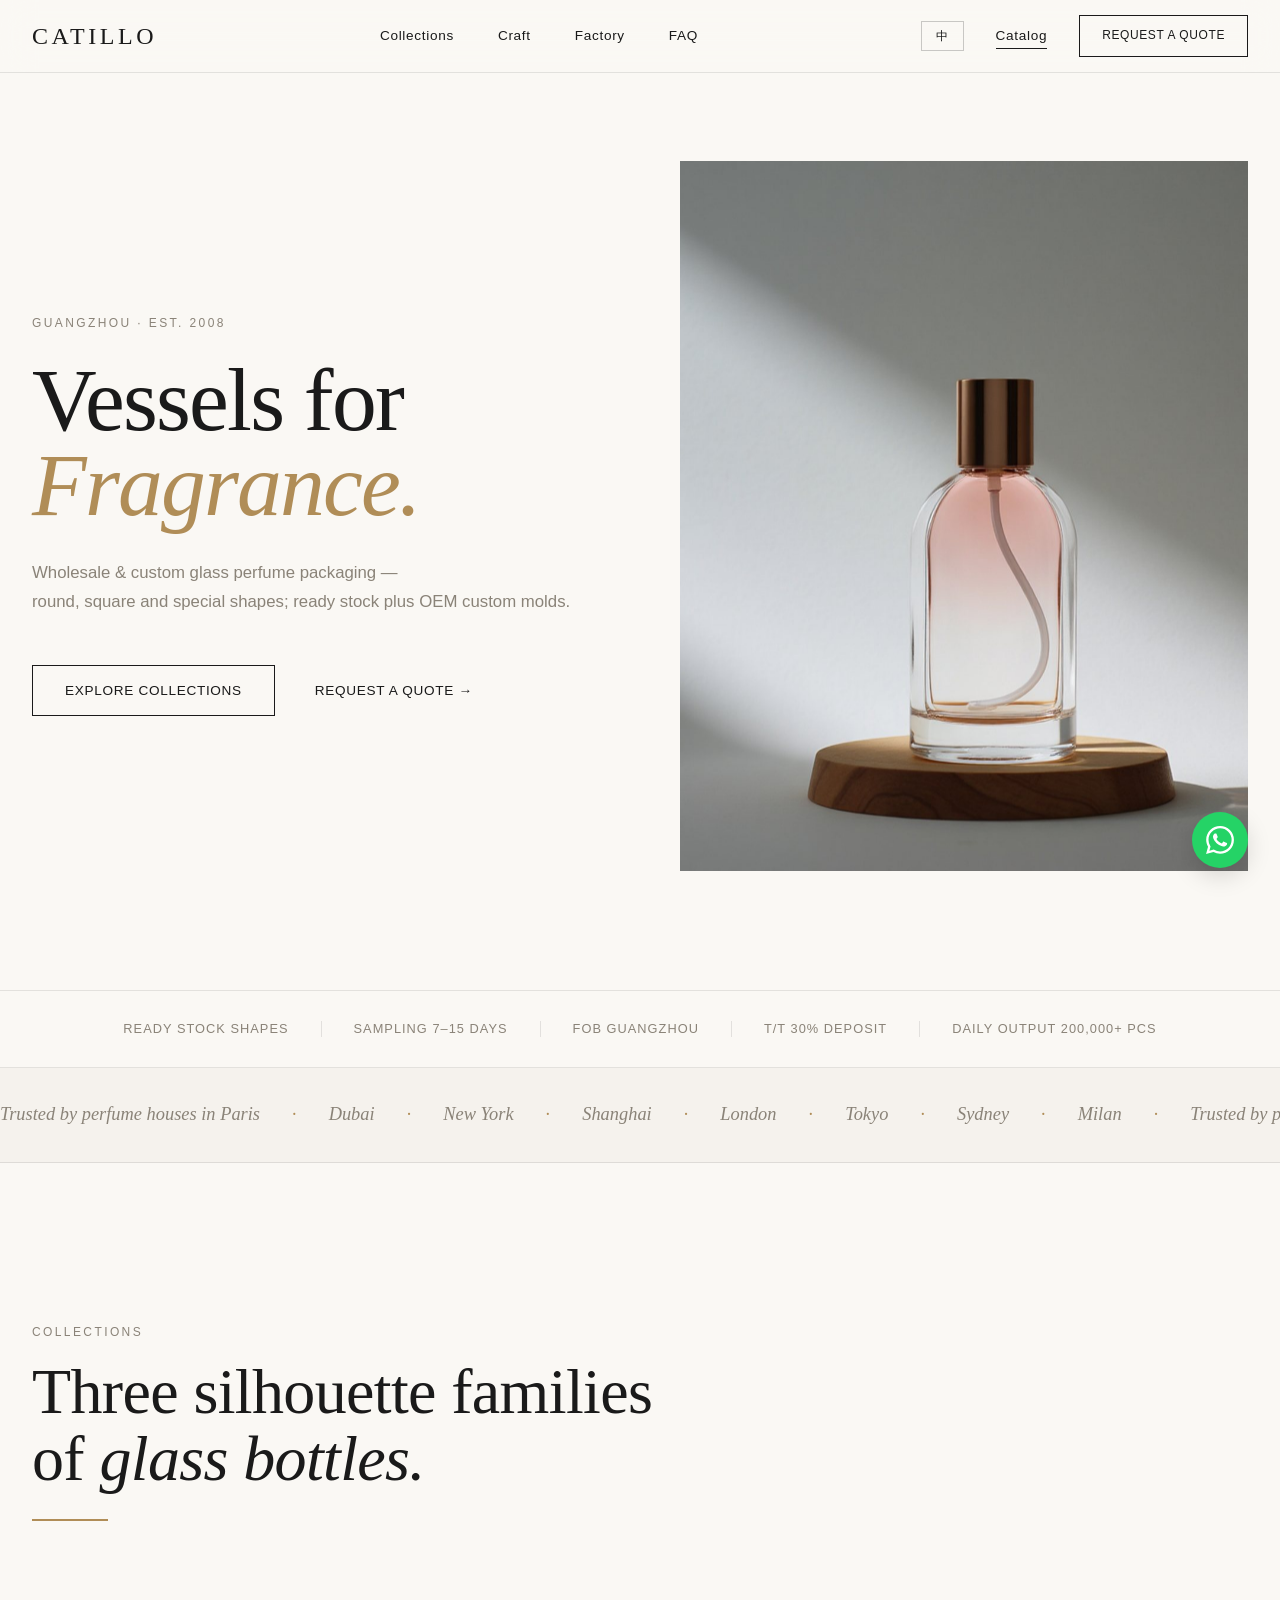
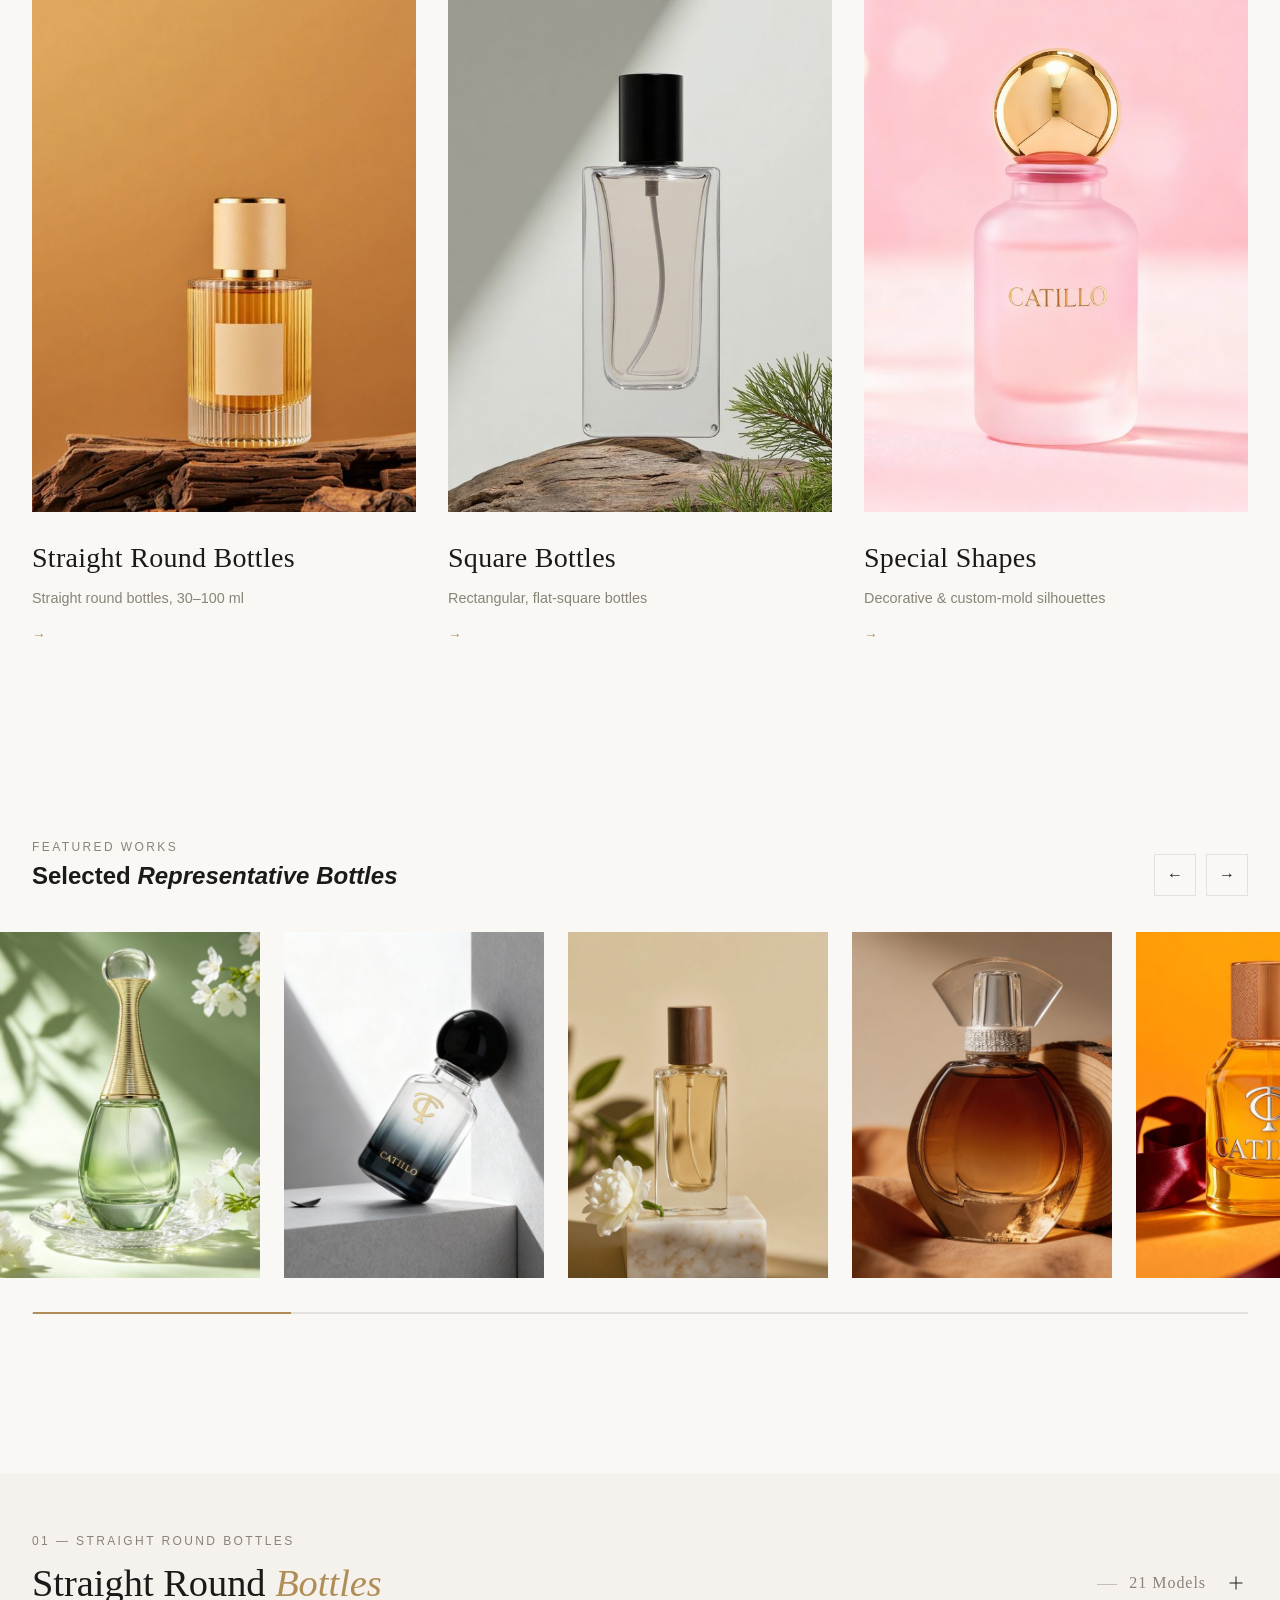
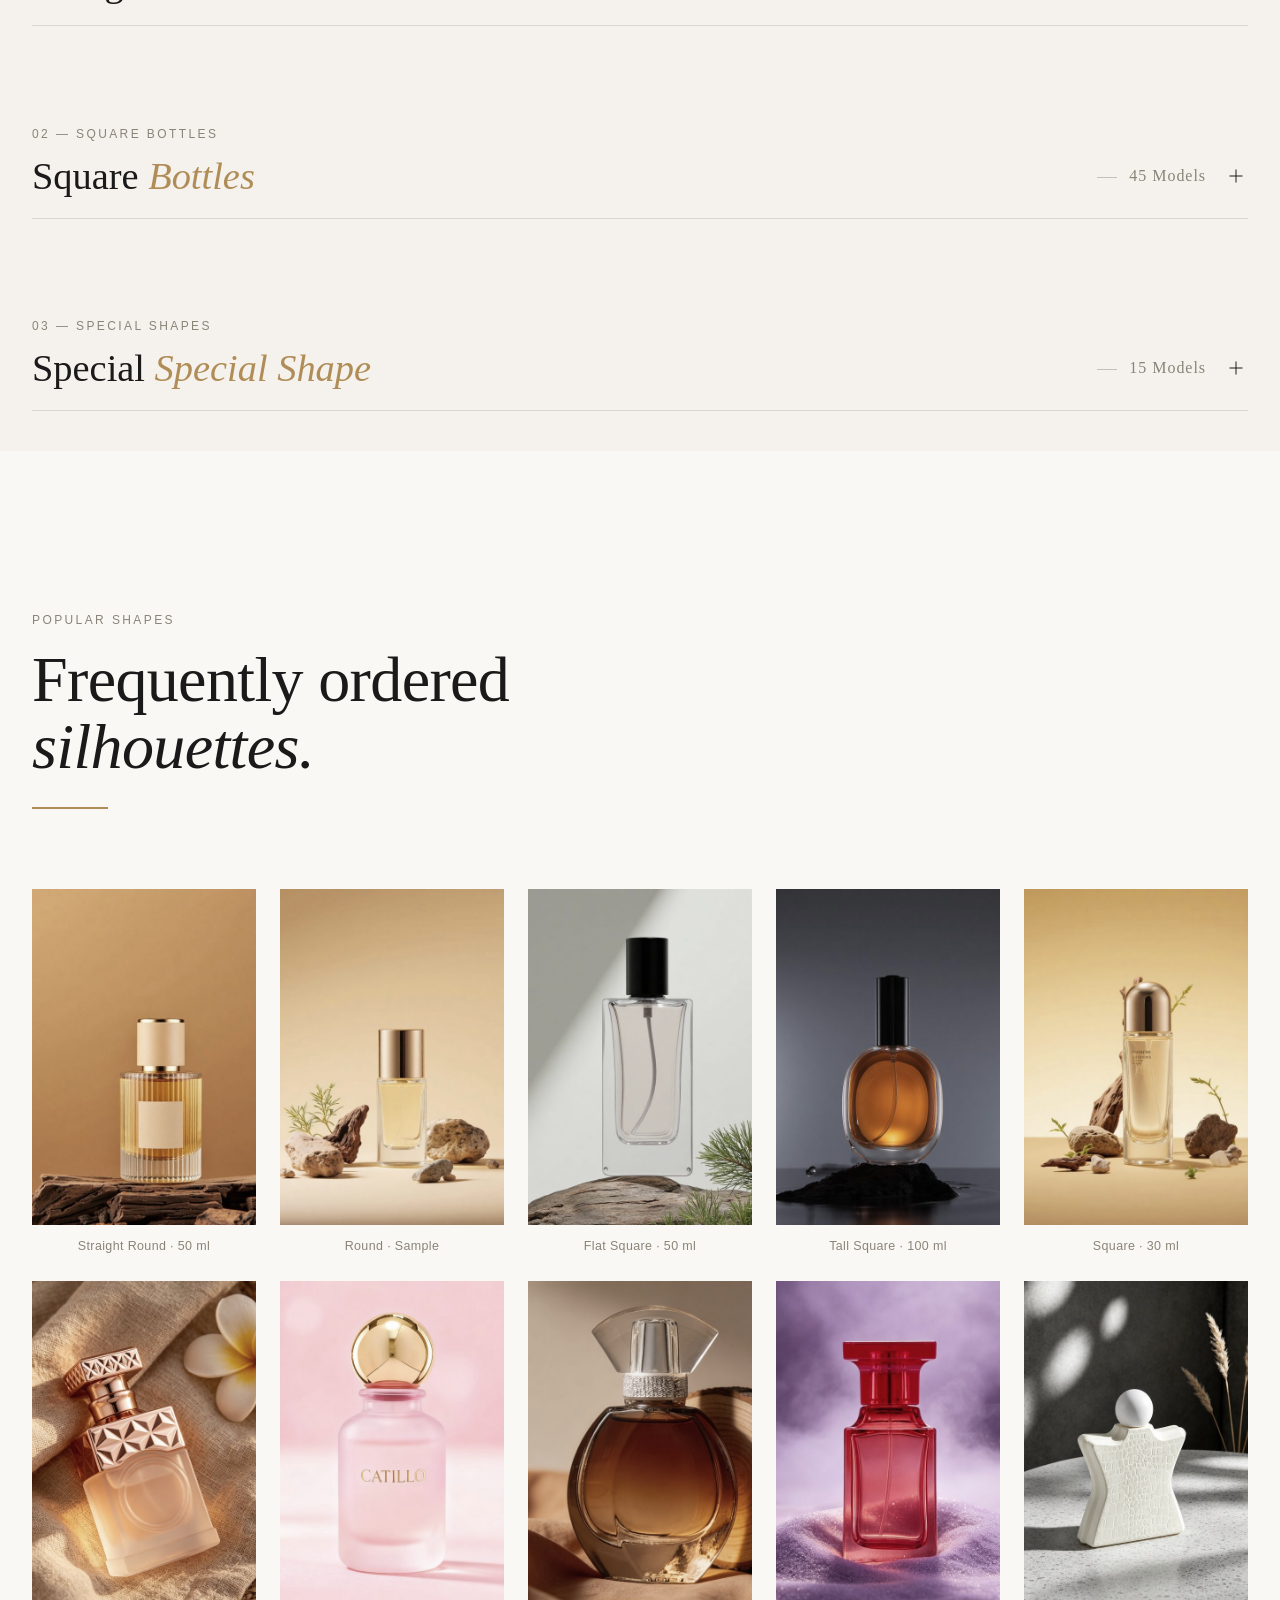
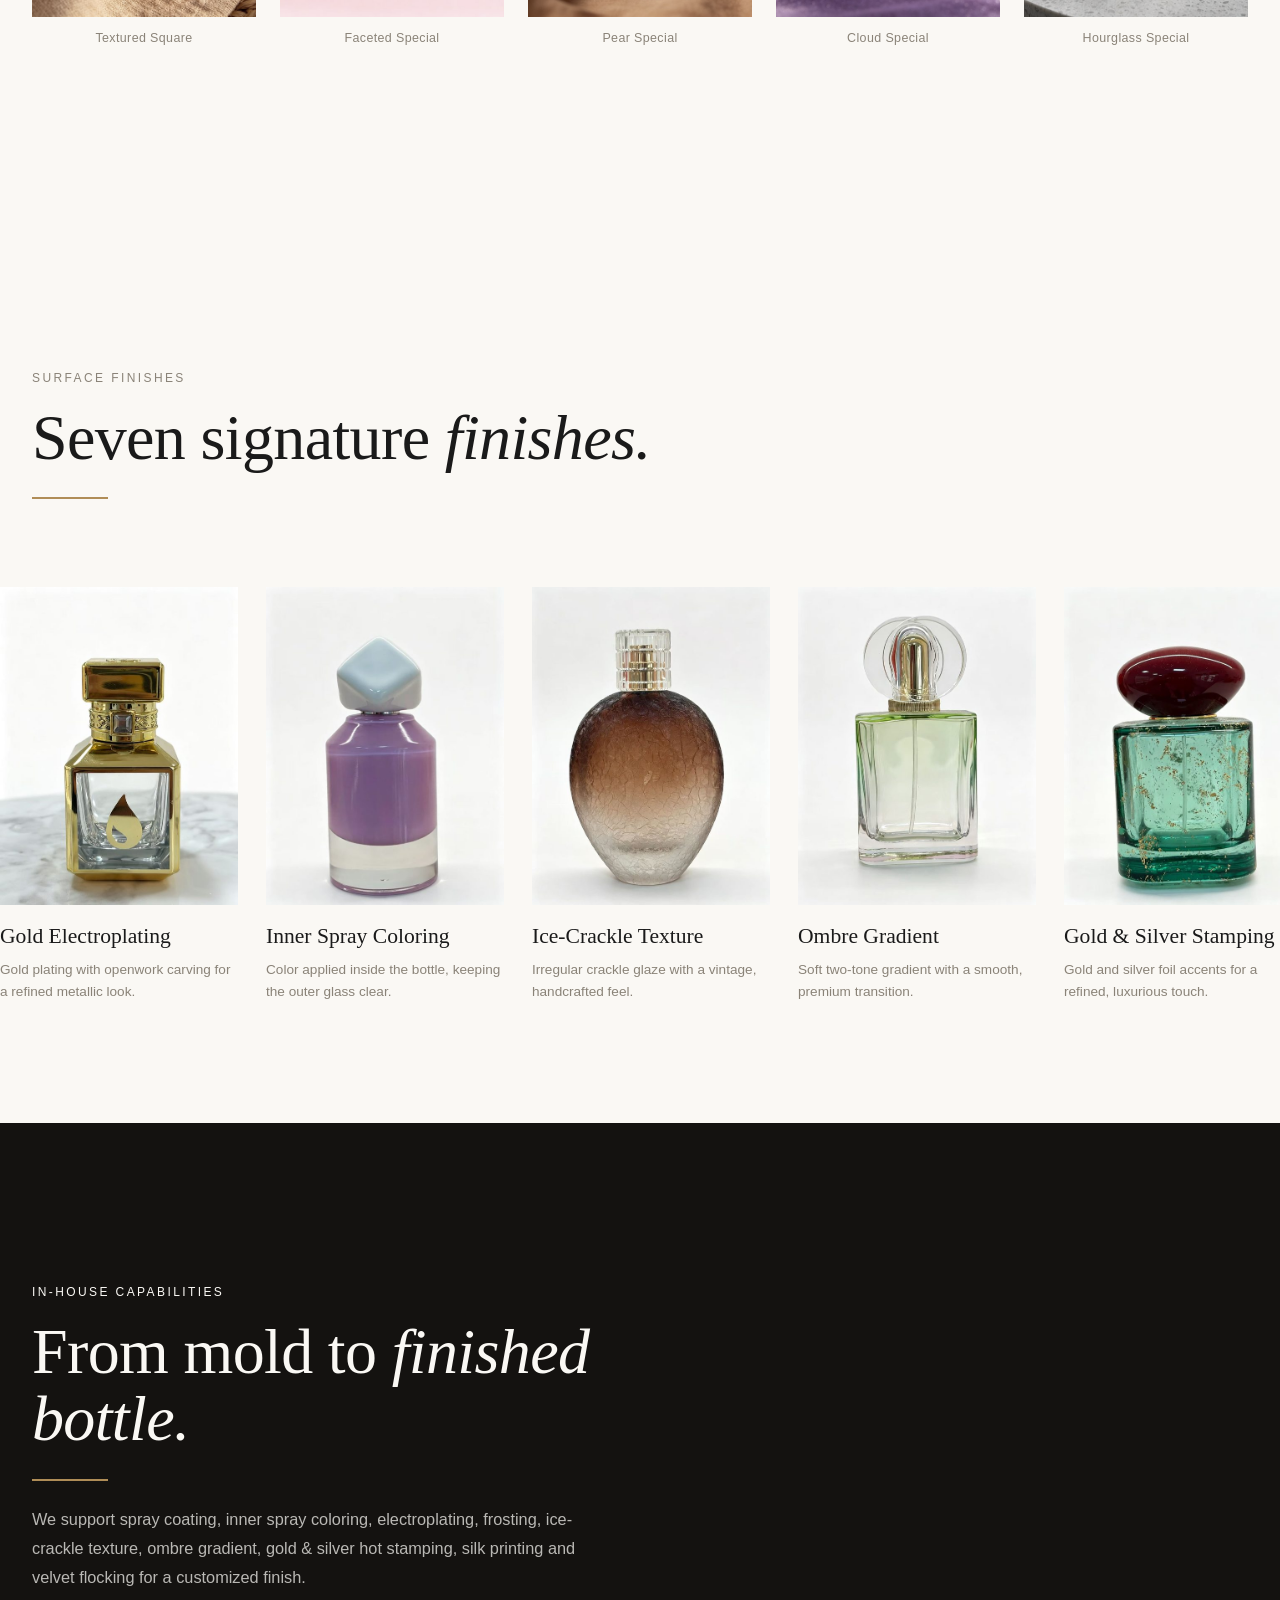
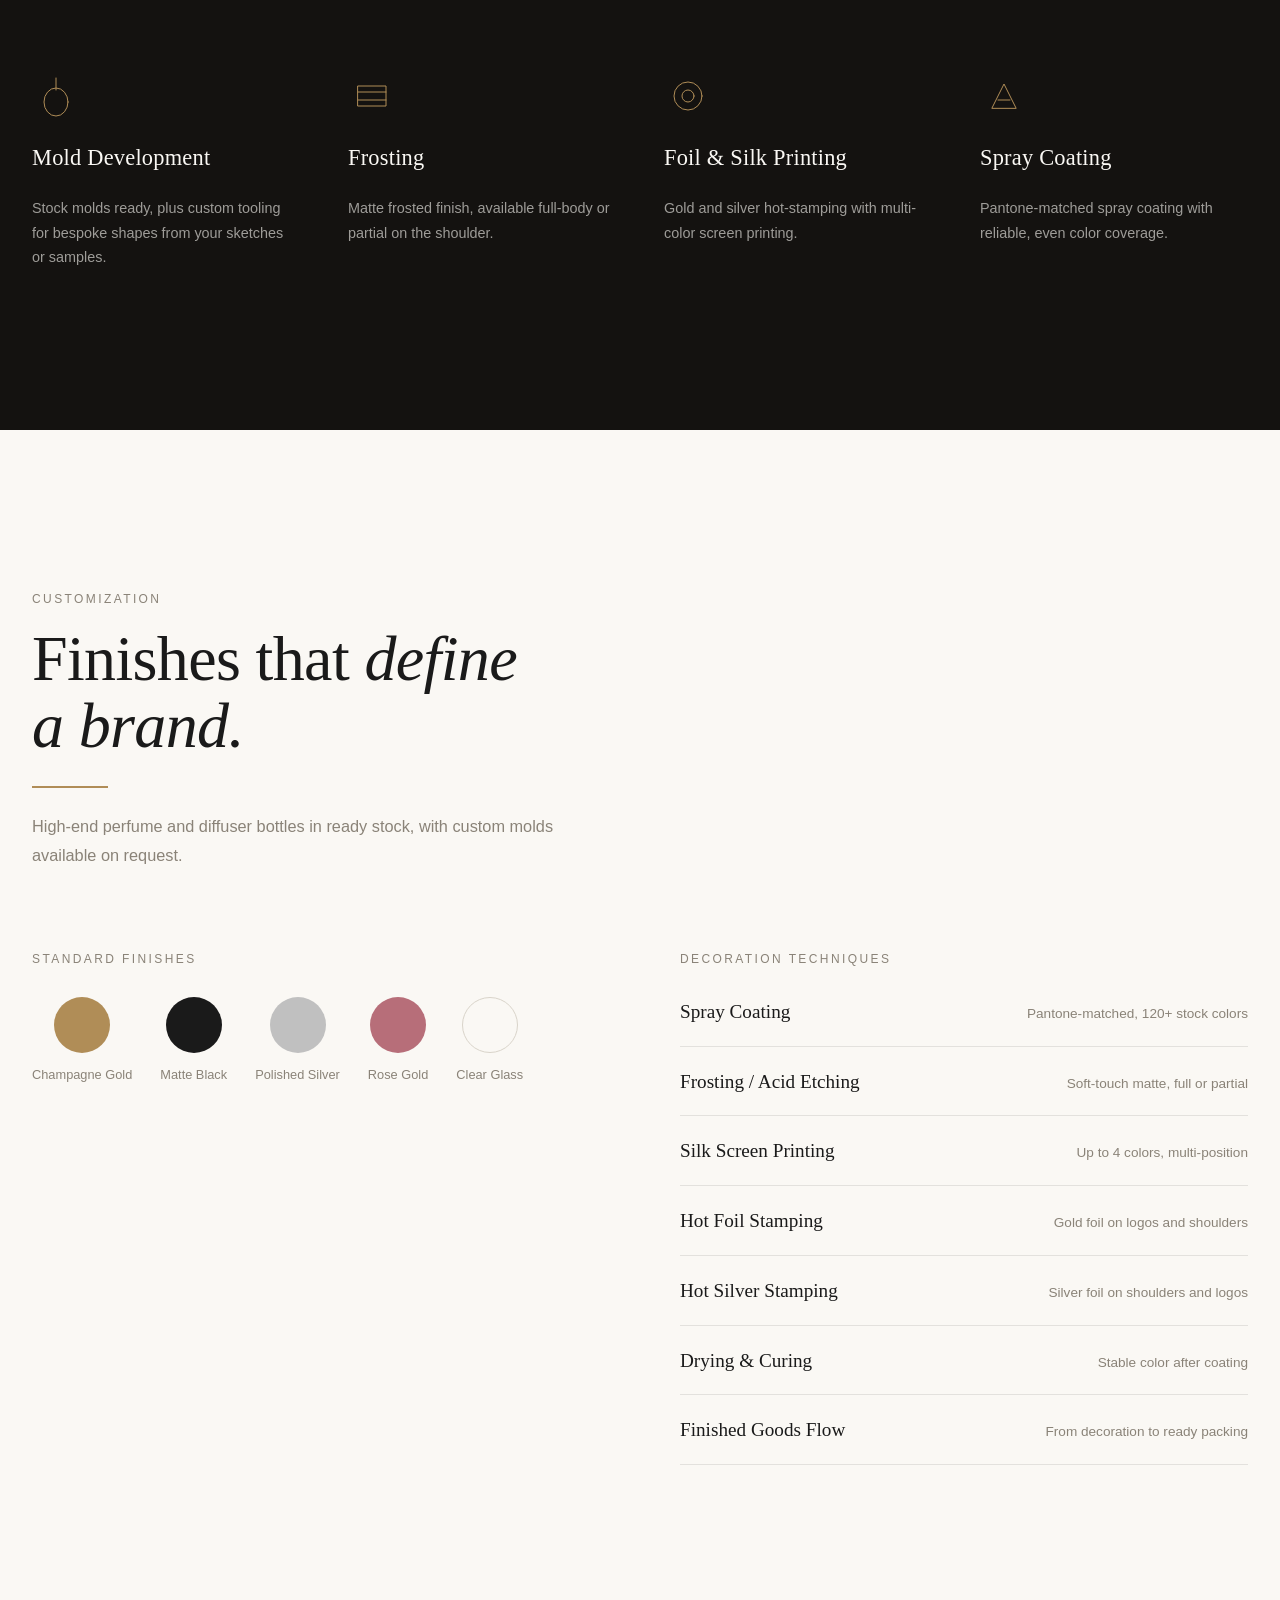
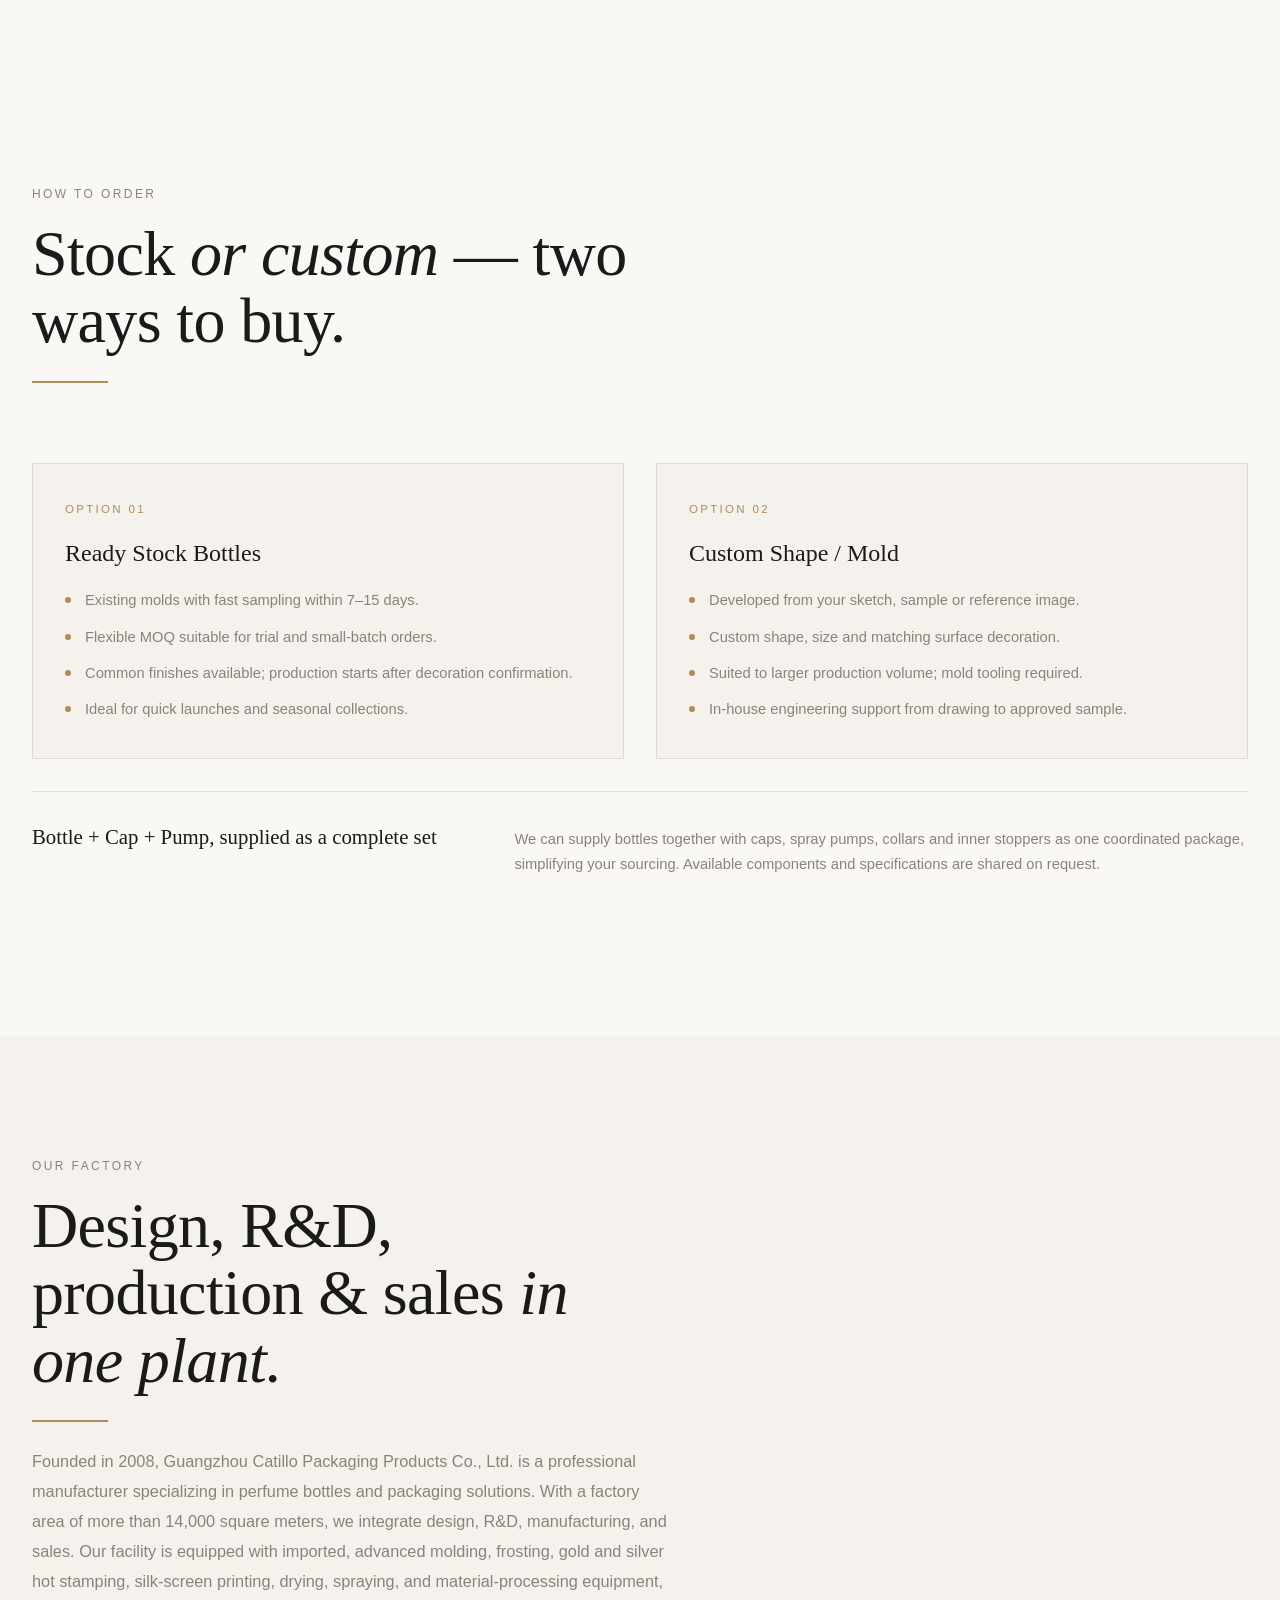
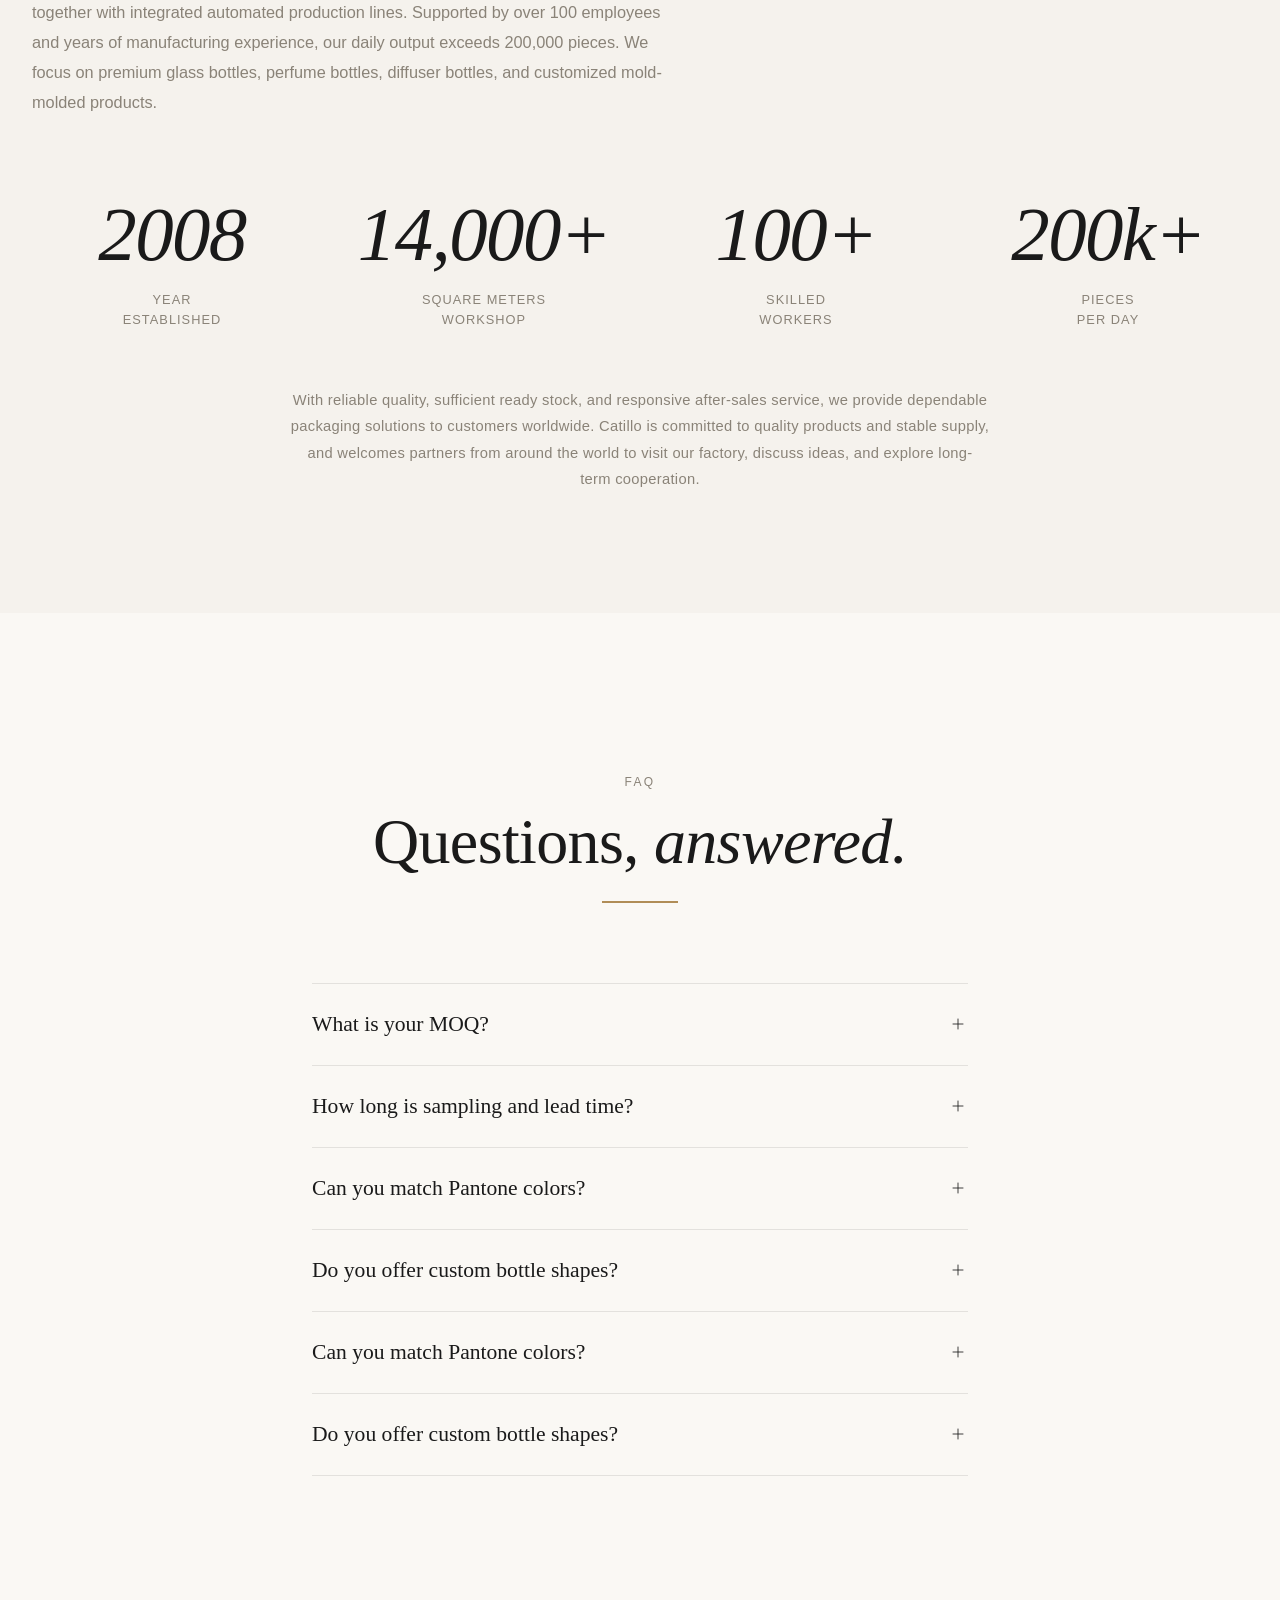
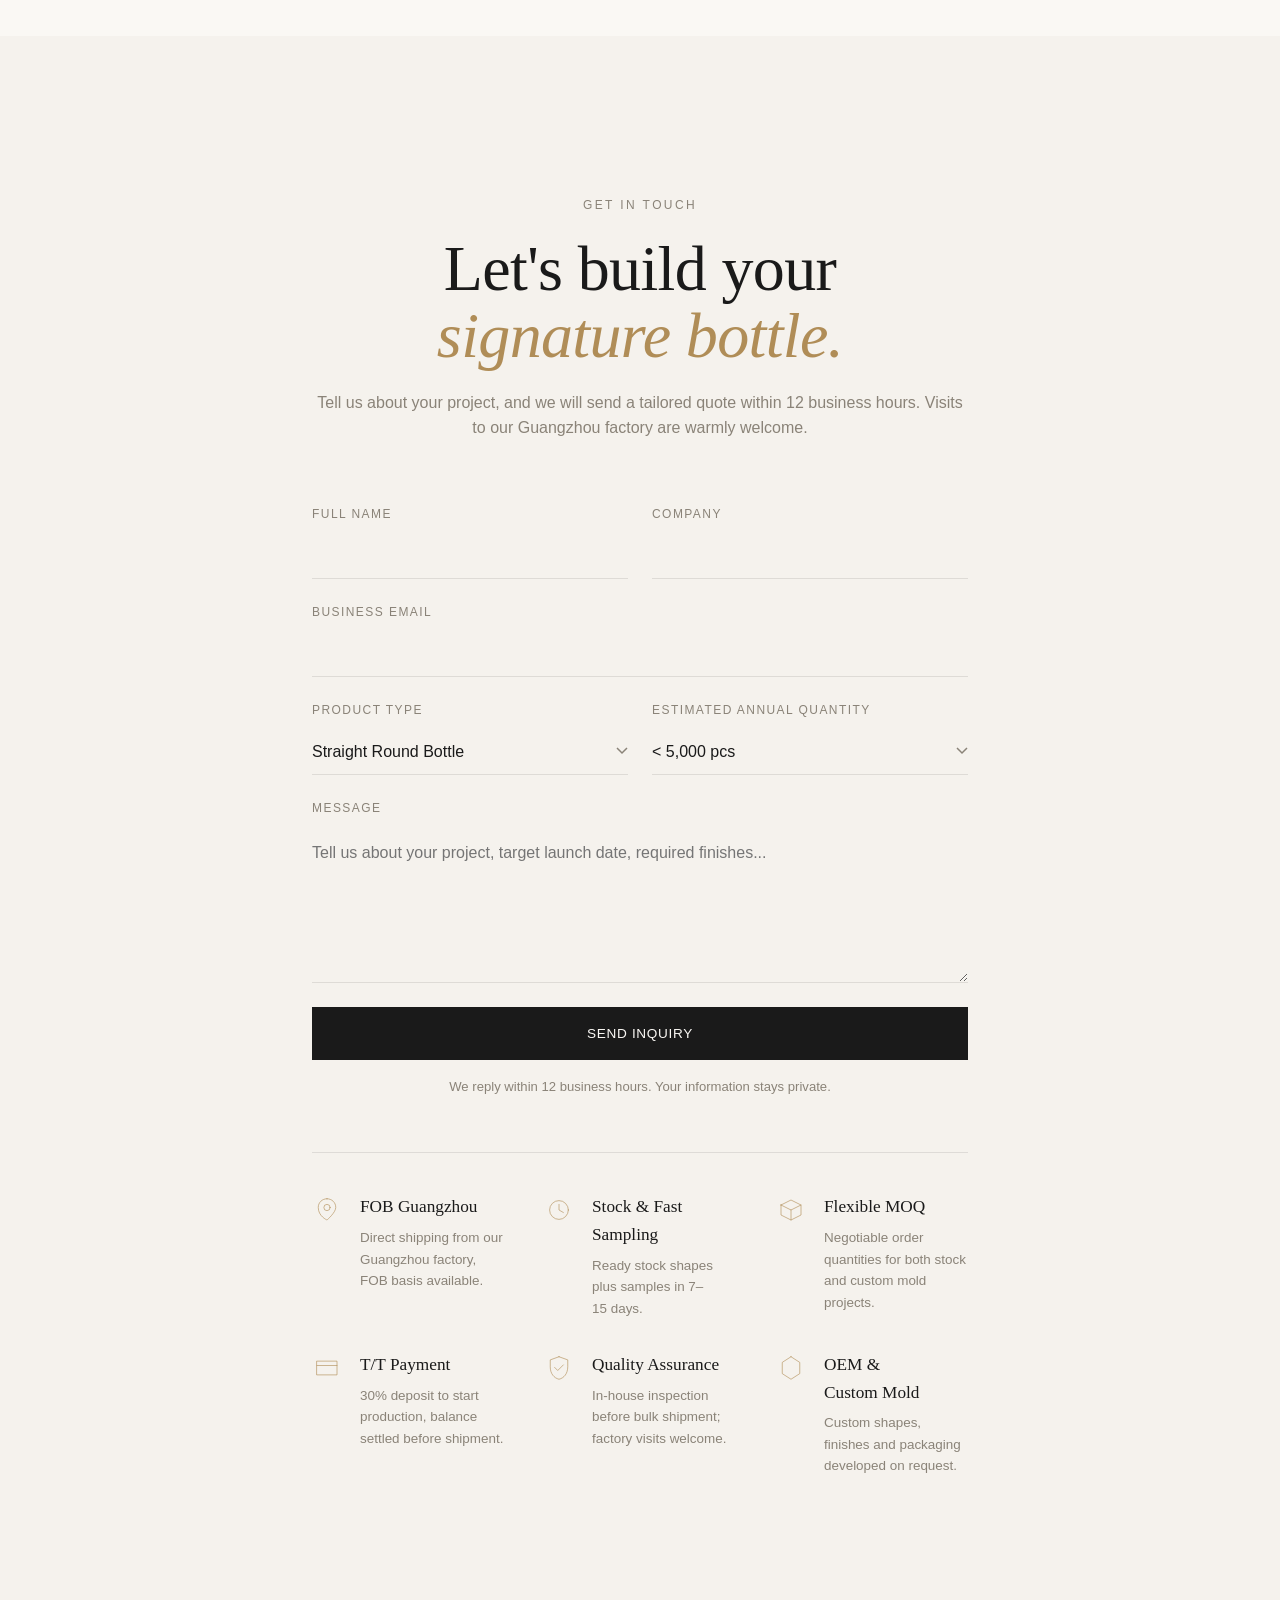
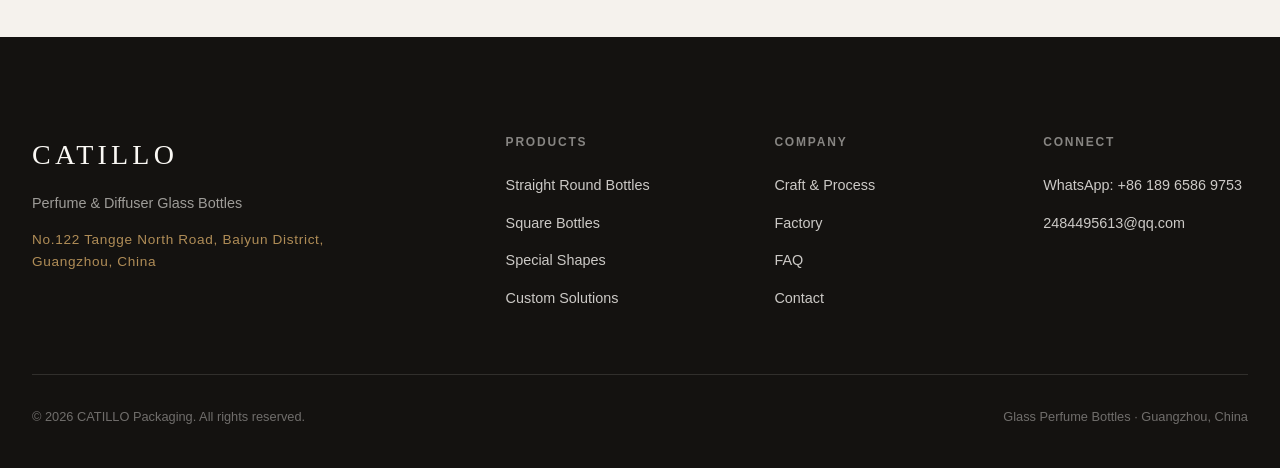
==== commit 08dc709f: "fix(form,copy,content): WhatsApp-inquiry form, remove outdated contacts, supplier-positioning copy, " ====
--- a/index.html
+++ b/index.html
@@ -4,7 +4,7 @@
   <meta charset="UTF-8" />
   <meta name="viewport" content="width=device-width, initial-scale=1.0" />
   <title>CATILLO | Glass Perfume Bottle Manufacturer — Round, Square &amp; Custom Shapes</title>
-  <meta name="description" content="Guangzhou glass perfume bottle factory, est. 2008. Round cylinders, square and flat bottles, custom special shapes; frosting, foil stamping, silk printing and spray coating." />
+  <meta name="description" content="Guangzhou wholesale & custom perfume glass bottle supplier, est. 2008. Round, square and special-shape bottles; frosting, electroplating, spray coating, hot stamping and silk printing; ready stock & OEM custom molds." />
   <link rel="icon" type="image/svg+xml" href="data:image/svg+xml,%3Csvg xmlns='http://www.w3.org/2000/svg' viewBox='0 0 32 32'%3E%3Crect width='32' height='32' fill='%23FAF8F4'/%3E%3Ctext x='16' y='22' font-family='Georgia,serif' font-size='20' fill='%23B08D57' text-anchor='middle'%3EC%3C/text%3E%3C/svg%3E" />
 
   <link rel="stylesheet" href="https://miaoda.feishu.cn/fonts/css2?family=Cormorant+Garamond:ital,wght@0,300;0,400;0,500;0,600;1,300;1,400;1,500&family=Manrope:wght@300;400;500;600&display=swap" />
@@ -1298,6 +1298,46 @@
     </div>
   </section>
 
+  <!-- ===================== HOW TO ORDER ===================== -->
+  <section class="section" id="buy">
+    <div class="container">
+      <div class="section__head">
+        <p class="eyebrow" data-i18n="buy.eyebrow">How to Order</p>
+        <h2 class="section__title" data-i18n-html="buy.titleHtml">
+          Stock <em>or custom</em> — two ways to buy.
+        </h2>
+      </div>
+
+      <div class="buy-grid">
+        <div class="buy-card">
+          <span class="buy-card__tag" data-i18n="buy.s1.tag">Option 01</span>
+          <h3 data-i18n="buy.s1.title">Ready Stock Bottles</h3>
+          <ul class="buy-list">
+            <li data-i18n="buy.s1.l1">Existing molds with fast sampling within 7–15 days.</li>
+            <li data-i18n="buy.s1.l2">Flexible MOQ suitable for trial and small-batch orders.</li>
+            <li data-i18n="buy.s1.l3">Common finishes available; production starts after decoration confirmation.</li>
+            <li data-i18n="buy.s1.l4">Ideal for quick launches and seasonal collections.</li>
+          </ul>
+        </div>
+        <div class="buy-card">
+          <span class="buy-card__tag" data-i18n="buy.s2.tag">Option 02</span>
+          <h3 data-i18n="buy.s2.title">Custom Shape / Mold</h3>
+          <ul class="buy-list">
+            <li data-i18n="buy.s2.l1">Developed from your sketch, sample or reference image.</li>
+            <li data-i18n="buy.s2.l2">Custom shape, size and matching surface decoration.</li>
+            <li data-i18n="buy.s2.l3">Suited to larger production volume; mold tooling required.</li>
+            <li data-i18n="buy.s2.l4">In-house engineering support from drawing to approved sample.</li>
+          </ul>
+        </div>
+      </div>
+
+      <div class="buy-set">
+        <h3 data-i18n="buy.set.title">Bottle + Cap + Pump, supplied as a complete set</h3>
+        <p data-i18n="buy.set.desc">We can supply bottles together with caps, spray pumps, collars and inner stoppers as one coordinated package, simplifying your sourcing. Available components and specifications are shared on request.</p>
+      </div>
+    </div>
+  </section>
+
   <!-- ===================== FACTORY STATS ===================== -->
   <section class="section section--factory" id="factory">
     <div class="container">
@@ -1361,6 +1401,26 @@
           </button>
           <div class="faq-item__a">
             <p>Stock-shape samples ship within 7–15 days. Custom color or decoration samples take 15–20 days. Production lead time is 30–45 days after sample confirmation, depending on quantity and complexity.</p>
+          </div>
+        </div>
+
+        <div class="faq-item">
+          <button class="faq-item__q" aria-expanded="false">
+            <span>Can you supply bottles together with caps and pumps?</span>
+            <svg class="faq-item__plus" viewBox="0 0 24 24" fill="none" stroke="currentColor" stroke-width="1" stroke-linecap="round"><path d="M12 6 L12 18"/><path d="M6 12 L18 12"/></svg>
+          </button>
+          <div class="faq-item__a">
+            <p>Yes. We can coordinate bottles with caps, spray pumps, collars and inner stoppers as one complete set, reducing your sourcing effort. Share your bottle type and target quantity, and we will match compatible components and provide a quotation.</p>
+          </div>
+        </div>
+
+        <div class="faq-item">
+          <button class="faq-item__q" aria-expanded="false">
+            <span>How do samples work?</span>
+            <svg class="faq-item__plus" viewBox="0 0 24 24" fill="none" stroke="currentColor" stroke-width="1" stroke-linecap="round"><path d="M12 6 L12 18"/><path d="M6 12 L18 12"/></svg>
+          </button>
+          <div class="faq-item__a">
+            <p>Stock-shape samples are prepared within 7–15 days; samples with custom color or decoration take longer. Sample and courier charges are confirmed before dispatch and can be discussed together with your bulk order plan.</p>
           </div>
         </div>
 
@@ -1540,8 +1600,6 @@
         <div class="footer__col">
           <h5 data-i18n="foot.col3">Connect</h5>
           <ul>
-            <li><a href="https://wa.me/8619521219749" target="_blank" rel="noopener">WhatsApp: +86 195 2121 9749</a></li>
-            <li><a href="mailto:1709584457@qq.com">1709584457@qq.com</a></li>
             <li><a href="https://wa.me/8618965869753" target="_blank" rel="noopener">WhatsApp: +86 189 6586 9753</a></li>
             <li><a href="mailto:2484495613@qq.com">2484495613@qq.com</a></li>
           </ul>
--- a/css/styles.css
+++ b/css/styles.css
@@ -1790,3 +1790,71 @@
 @media (prefers-reduced-motion: reduce) {
   .lightbox__img { transition: none; }
 }
+
+/* ---------- How to Order (stock vs custom / complete sets) ---------- */
+.buy-grid {
+  display: grid;
+  grid-template-columns: repeat(2, 1fr);
+  gap: 32px;
+  margin-top: 48px;
+}
+.buy-card {
+  background: var(--ivory);
+  border: 1px solid var(--light-line);
+  padding: 36px 32px;
+  display: flex;
+  flex-direction: column;
+  gap: 16px;
+}
+.buy-card__tag {
+  font-size: 0.72rem;
+  letter-spacing: 0.2em;
+  text-transform: uppercase;
+  color: var(--champagne);
+}
+.buy-card h3 {
+  font-family: var(--serif);
+  font-weight: 500;
+  font-size: 1.5rem;
+}
+.buy-list { list-style: none; display: flex; flex-direction: column; gap: 12px; }
+.buy-list li {
+  position: relative;
+  padding-left: 20px;
+  font-size: 0.92rem;
+  color: var(--warm-gray);
+  line-height: 1.65;
+}
+.buy-list li::before {
+  content: "";
+  position: absolute;
+  left: 0;
+  top: 9px;
+  width: 6px;
+  height: 6px;
+  border-radius: 50%;
+  background: var(--champagne);
+}
+.buy-set {
+  margin-top: 32px;
+  border-top: 1px solid var(--light-line);
+  padding-top: 28px;
+  display: grid;
+  grid-template-columns: 1fr 1.6fr;
+  gap: 24px;
+  align-items: baseline;
+}
+.buy-set h3 {
+  font-family: var(--serif);
+  font-size: 1.3rem;
+  font-weight: 500;
+}
+.buy-set p {
+  font-size: 0.92rem;
+  color: var(--warm-gray);
+  line-height: 1.7;
+}
+@media (max-width: 820px) {
+  .buy-grid { grid-template-columns: 1fr; gap: 24px; }
+  .buy-set { grid-template-columns: 1fr; gap: 12px; }
+}
